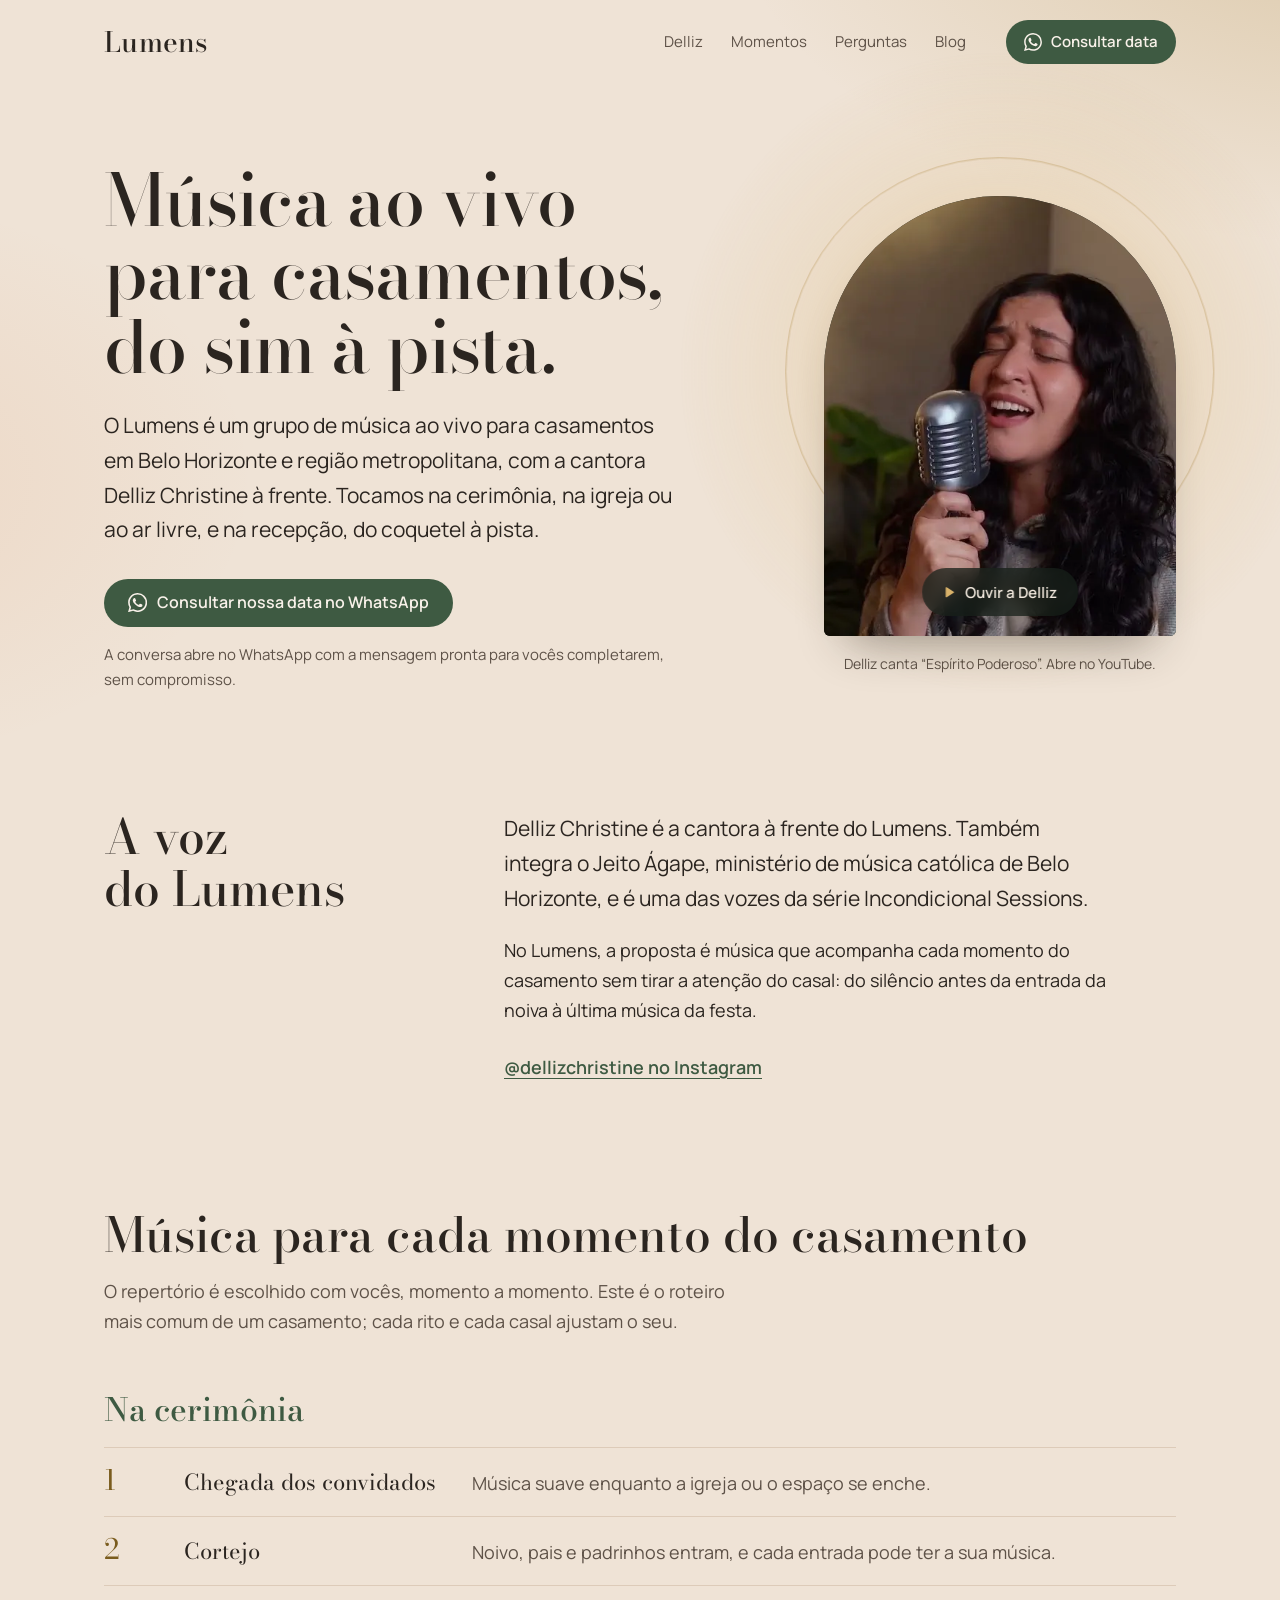
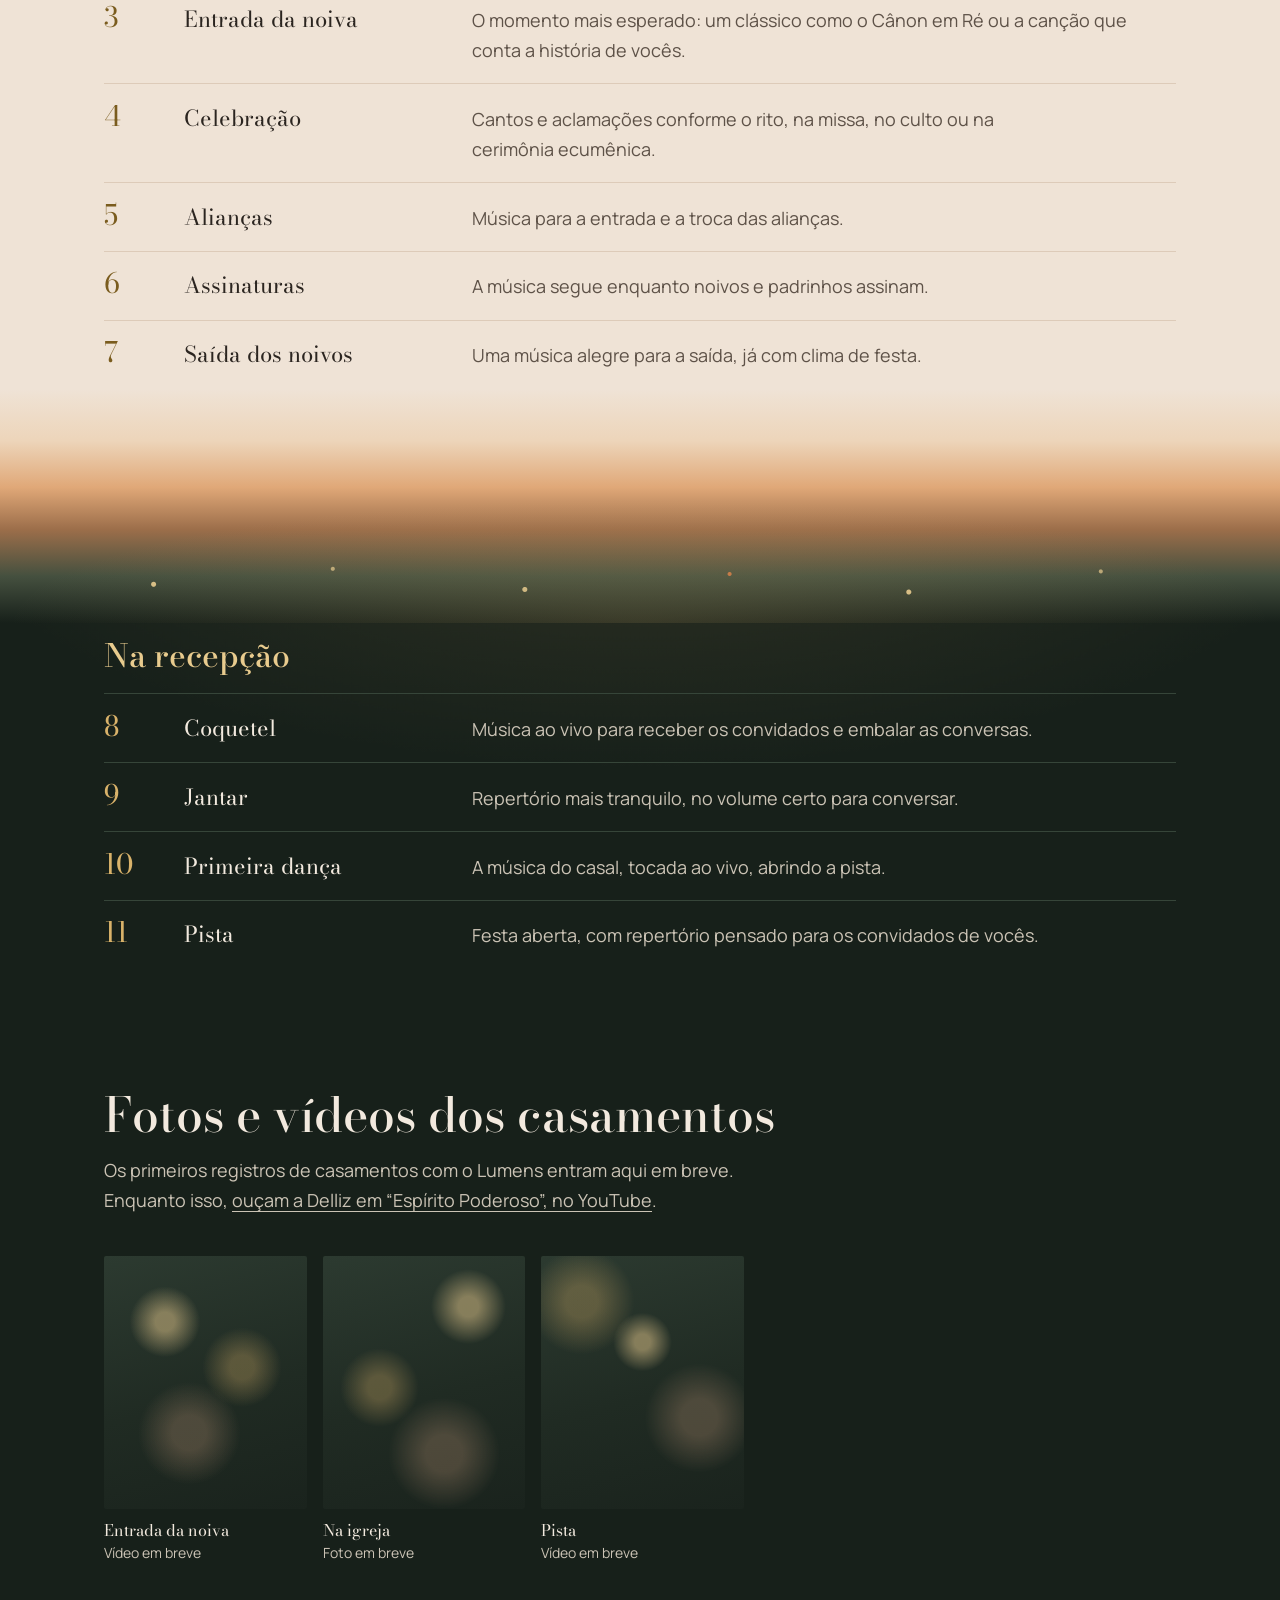
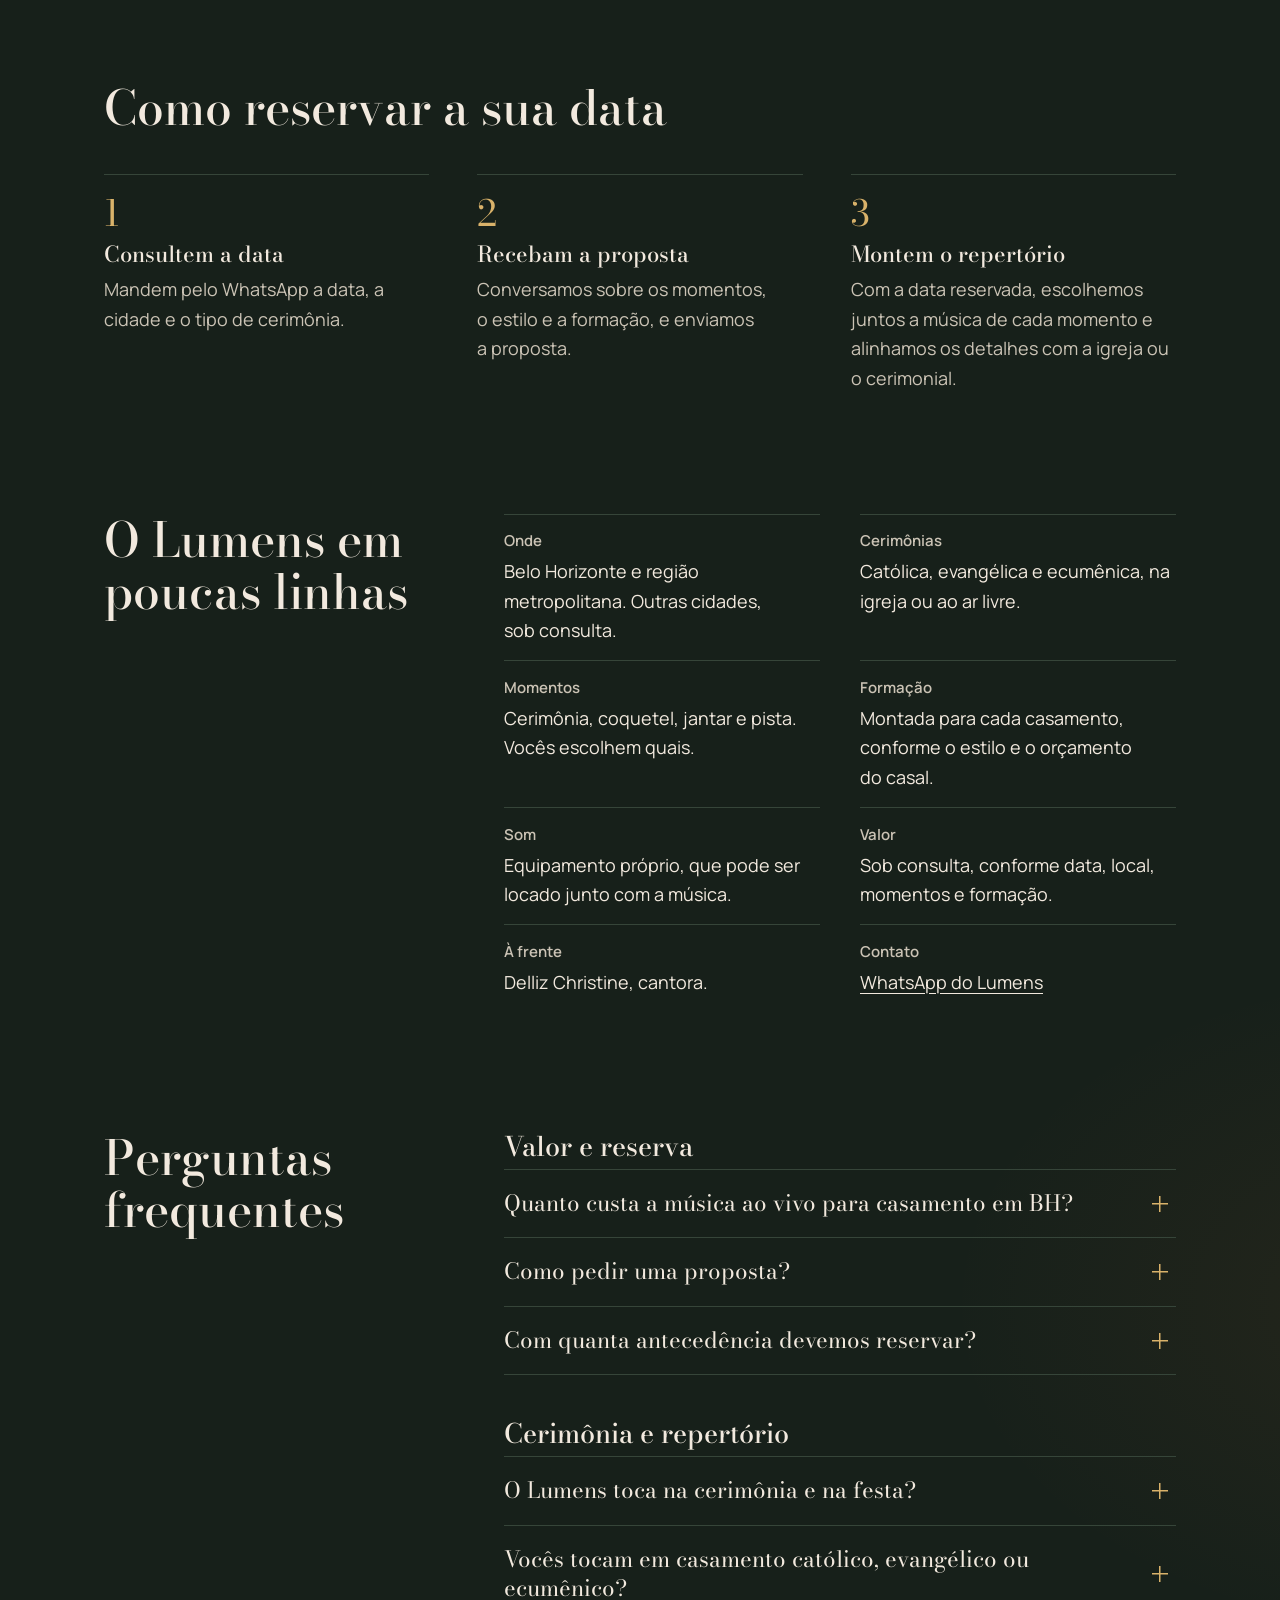
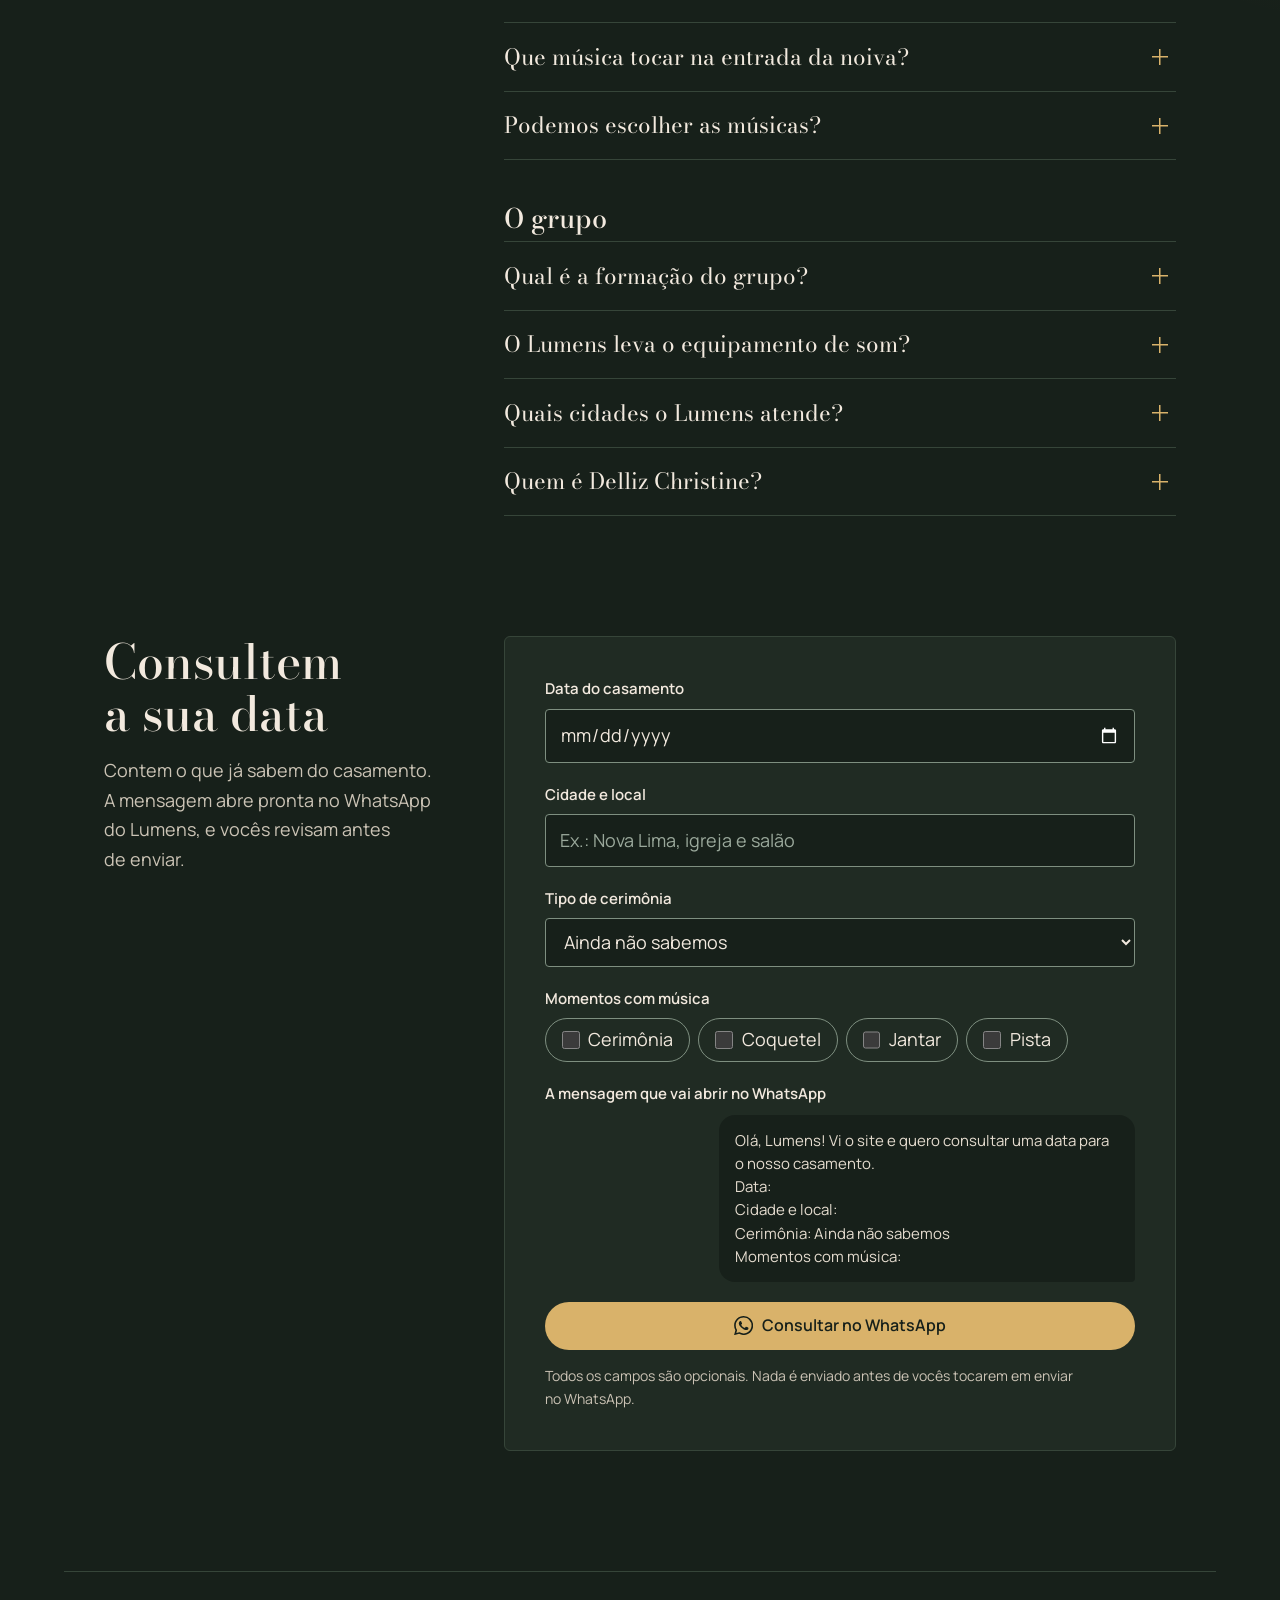
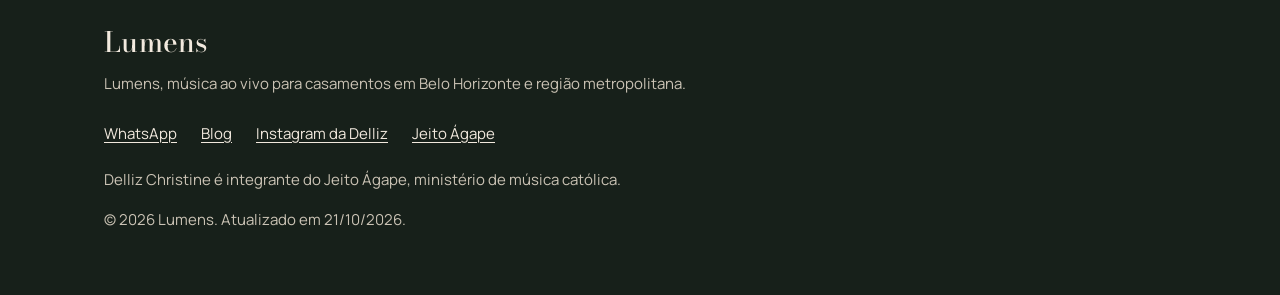
==== index.html @ 345953e9 "feat: landing e blog do Lumens Página de captação do Lumens (música ao vivo para casamentos em BH e " ====
<!doctype html>
<html lang="pt-BR">
<head>
  <meta charset="utf-8">
  <meta name="viewport" content="width=device-width, initial-scale=1, viewport-fit=cover">
  <title>Música para casamento em BH, da cerimônia à festa | Lumens</title>
  <meta name="description" content="Música ao vivo para casamentos em BH e região, com a cantora Delliz Christine. Cerimônia católica, evangélica ou ecumênica e festa. Consulte sua data.">
  <meta name="robots" content="index, follow, max-image-preview:large">
  <link rel="canonical" href="https://lumens.example/">

  <meta property="og:type" content="website">
  <meta property="og:locale" content="pt_BR">
  <meta property="og:site_name" content="Lumens">
  <meta property="og:title" content="Lumens: música ao vivo para casamentos em BH, do sim à pista">
  <meta property="og:description" content="Cerimônia católica, evangélica ou ecumênica e recepção, do coquetel à pista. Com a cantora Delliz Christine à frente. Consulte sua data pelo WhatsApp.">
  <meta property="og:url" content="https://lumens.example/">
  <meta property="og:image" content="https://lumens.example/assets/img/og-lumens.jpg">
  <meta property="og:image:width" content="1200">
  <meta property="og:image:height" content="630">
  <meta property="og:image:alt" content="Lumens, música ao vivo para casamentos em Belo Horizonte">
  <meta name="twitter:card" content="summary_large_image">
  <meta name="theme-color" content="#EFE3D6">
  <!-- O dia e a noite são a direção de arte: o escurecimento automático do navegador apagaria a passagem. -->
  <meta name="color-scheme" content="only light">

  <link rel="icon" href="assets/img/favicon.svg" type="image/svg+xml">
  <link rel="icon" href="assets/img/favicon-48.png" sizes="48x48" type="image/png">
  <link rel="apple-touch-icon" href="assets/img/apple-touch-icon.png">

  <link rel="preload" href="assets/fonts/bodoni-moda.woff2" as="font" type="font/woff2" crossorigin>
  <link rel="preload" href="assets/fonts/manrope.woff2" as="font" type="font/woff2" crossorigin>

  <!-- Todo fato aqui precisa estar escrito, igual, no texto visível da página (regra do Google). -->
  <script type="application/ld+json">
  {
    "@context": "https://schema.org",
    "@graph": [
      {
        "@type": "WebSite",
        "@id": "https://lumens.example/#website",
        "url": "https://lumens.example/",
        "name": "Lumens",
        "inLanguage": "pt-BR",
        "publisher": { "@id": "https://lumens.example/#lumens" }
      },
      {
        "@type": "WebPage",
        "@id": "https://lumens.example/#webpage",
        "url": "https://lumens.example/",
        "name": "Música para casamento em BH, da cerimônia à festa | Lumens",
        "description": "Música ao vivo para casamentos em BH e região, com a cantora Delliz Christine. Cerimônia católica, evangélica ou ecumênica e festa. Consulte sua data.",
        "isPartOf": { "@id": "https://lumens.example/#website" },
        "about": { "@id": "https://lumens.example/#lumens" },
        "datePublished": "2026-10-20",
        "dateModified": "2026-10-21",
        "inLanguage": "pt-BR"
      },
      {
        "@type": ["MusicGroup", "LocalBusiness"],
        "@id": "https://lumens.example/#lumens",
        "name": "Lumens",
        "url": "https://lumens.example/",
        "description": "Grupo de música ao vivo para casamentos em Belo Horizonte e região metropolitana, com a cantora Delliz Christine à frente. Toca na cerimônia (católica, evangélica ou ecumênica, na igreja ou ao ar livre) e na recepção, do coquetel à pista.",
        "logo": "https://lumens.example/assets/img/icon-512.png",
        "image": "https://lumens.example/assets/img/og-lumens.jpg",
        "telephone": "+55DDDNUMERO",
        "address": {
          "@type": "PostalAddress",
          "addressLocality": "Belo Horizonte",
          "addressRegion": "MG",
          "addressCountry": "BR"
        },
        "areaServed": [
          { "@type": "AdministrativeArea", "name": "Região Metropolitana de Belo Horizonte" },
          { "@type": "City", "name": "Belo Horizonte" },
          { "@type": "City", "name": "Contagem" },
          { "@type": "City", "name": "Betim" },
          { "@type": "City", "name": "Nova Lima" },
          { "@type": "City", "name": "Lagoa Santa" },
          { "@type": "City", "name": "Sabará" },
          { "@type": "City", "name": "Santa Luzia" },
          { "@type": "City", "name": "Brumadinho" }
        ],
        "member": { "@id": "https://lumens.example/#delliz" },
        "contactPoint": {
          "@type": "ContactPoint",
          "contactType": "reservas",
          "url": "https://wa.me/55DDDNUMERO",
          "availableLanguage": "pt-BR"
        }
      },
      {
        "@type": "Person",
        "@id": "https://lumens.example/#delliz",
        "name": "Delliz Christine",
        "jobTitle": "Cantora",
        "image": "https://lumens.example/assets/img/delliz-christine-cantando-720.jpg",
        "sameAs": ["https://www.instagram.com/dellizchristine/"],
        "memberOf": [
          { "@id": "https://lumens.example/#lumens" },
          { "@type": "MusicGroup", "@id": "https://jeitoagape.com.br/#musicgroup", "name": "Jeito Ágape", "url": "https://jeitoagape.com.br/" }
        ]
      },
      {
        "@type": "Service",
        "@id": "https://lumens.example/#cerimonia",
        "name": "Música ao vivo para cerimônia de casamento",
        "serviceType": "Música para cerimônia de casamento",
        "description": "Música ao vivo para cerimônias católicas, evangélicas e ecumênicas, na igreja ou ao ar livre: chegada dos convidados, cortejo, entrada da noiva, celebração, alianças, assinaturas e saída dos noivos.",
        "provider": { "@id": "https://lumens.example/#lumens" },
        "areaServed": { "@type": "AdministrativeArea", "name": "Região Metropolitana de Belo Horizonte" }
      },
      {
        "@type": "Service",
        "@id": "https://lumens.example/#recepcao",
        "name": "Música ao vivo para recepção e festa de casamento",
        "serviceType": "Música para recepção de casamento",
        "description": "Música ao vivo para coquetel, jantar, primeira dança e pista, com equipamento de som próprio que pode ser locado junto com a música.",
        "provider": { "@id": "https://lumens.example/#lumens" },
        "areaServed": { "@type": "AdministrativeArea", "name": "Região Metropolitana de Belo Horizonte" }
      },
      {
        "@type": "FAQPage",
        "@id": "https://lumens.example/#perguntas",
        "isPartOf": { "@id": "https://lumens.example/#webpage" },
        "mainEntity": [
          { "@type": "Question", "name": "Quanto custa a música ao vivo para casamento em BH?", "acceptedAnswer": { "@type": "Answer", "text": "O valor do Lumens é sob consulta, porque depende da data, do local, dos momentos com música (cerimônia, coquetel, jantar e pista), da duração e da formação. Mandem esses dados pelo WhatsApp e enviamos uma proposta para o casamento de vocês, sem compromisso." } },
          { "@type": "Question", "name": "Como pedir uma proposta?", "acceptedAnswer": { "@type": "Answer", "text": "Pelo WhatsApp do Lumens. Mandem a data, a cidade e o local, o tipo de cerimônia e os momentos em que querem música. O formulário no fim desta página monta essa mensagem para vocês." } },
          { "@type": "Question", "name": "Com quanta antecedência devemos reservar?", "acceptedAnswer": { "@type": "Answer", "text": "Assim que tiverem a data e o local. A data só fica garantida depois da reserva, então quanto antes vocês consultarem, maior a chance de ela estar livre." } },
          { "@type": "Question", "name": "O Lumens toca na cerimônia e na festa?", "acceptedAnswer": { "@type": "Answer", "text": "Sim. Tocamos na cerimônia e na recepção: coquetel, jantar, primeira dança e pista. Vocês escolhem os momentos com música, e a proposta acompanha essa escolha." } },
          { "@type": "Question", "name": "Vocês tocam em casamento católico, evangélico ou ecumênico?", "acceptedAnswer": { "@type": "Answer", "text": "Sim. Tocamos em cerimônias católicas, evangélicas e ecumênicas, na igreja ou ao ar livre. Algumas igrejas permitem só música religiosa na cerimônia ou têm uma lista própria. Vale confirmar as orientações da igreja de vocês, e o repertório segue essas regras." } },
          { "@type": "Question", "name": "Que música tocar na entrada da noiva?", "acceptedAnswer": { "@type": "Answer", "text": "Não existe uma música obrigatória: a escolha depende do rito e do estilo do casal. Entre os clássicos mais pedidos estão a Marcha Nupcial de Wagner, o Cânon em Ré de Pachelbel e a Ave Maria. A marcha de Mendelssohn costuma ficar para a saída dos noivos. Muitos casais preferem uma canção que tenha significado para os dois. Na igreja, confirmem antes se a música escolhida é permitida." } },
          { "@type": "Question", "name": "Podemos escolher as músicas?", "acceptedAnswer": { "@type": "Answer", "text": "Sim. O repertório é escolhido com vocês, momento a momento. Se quiserem uma música que não está no repertório, peçam com antecedência para avaliarmos o arranjo." } },
          { "@type": "Question", "name": "Qual é a formação do grupo?", "acceptedAnswer": { "@type": "Answer", "text": "A formação é montada para cada casamento, de acordo com o estilo e o orçamento do casal. Pode ser mais enxuta, para uma cerimônia intimista, ou mais completa, para encher a pista." } },
          { "@type": "Question", "name": "O Lumens leva o equipamento de som?", "acceptedAnswer": { "@type": "Answer", "text": "Sim. Temos equipamento de som próprio, que pode ser locado junto com a música. Se o local já tiver som, avisem na mensagem para combinarmos o que for melhor para o espaço." } },
          { "@type": "Question", "name": "Quais cidades o Lumens atende?", "acceptedAnswer": { "@type": "Answer", "text": "Belo Horizonte e a região metropolitana, como Contagem, Betim, Nova Lima, Lagoa Santa, Sabará, Santa Luzia e Brumadinho. Para casamentos em outras cidades, consultem pelo WhatsApp." } },
          { "@type": "Question", "name": "Quem é Delliz Christine?", "acceptedAnswer": { "@type": "Answer", "text": "Delliz Christine é a cantora à frente do Lumens. Ela integra o Jeito Ágape, ministério de música católica de Belo Horizonte, e é uma das vozes da série Incondicional Sessions." } }
        ]
      }
    ]
  }
  </script>

  <style>
    @font-face {
      font-family: "Bodoni Moda";
      src: url("assets/fonts/bodoni-moda.woff2") format("woff2");
      font-weight: 400 700;
      font-style: normal;
      font-display: swap;
    }
    @font-face {
      font-family: "Manrope";
      src: url("assets/fonts/manrope.woff2") format("woff2");
      font-weight: 400 700;
      font-style: normal;
      font-display: swap;
    }

    /* Fontes do sistema com a largura ajustada à fonte da página: se ela chegar tarde,
       as linhas quebram no mesmo lugar e o botão principal não pula (medido: 46 px sem isso). */
    @font-face { font-family: "Bodoni reserva"; src: local("Noto Serif"), local("NotoSerif-Regular"); size-adjust: 96.5%; }
    @font-face { font-family: "Bodoni reserva Georgia"; src: local("Georgia"); size-adjust: 103%; }
    @font-face { font-family: "Bodoni reserva Times"; src: local("Times New Roman"), local("TimesNewRomanPSMT"), local("Liberation Serif"); size-adjust: 114.7%; }
    @font-face { font-family: "Manrope reserva"; src: local("Roboto"), local("Roboto-Regular"); size-adjust: 102.5%; }
    @font-face { font-family: "Manrope reserva Arial"; src: local("Arial"), local("ArialMT"), local("Helvetica"), local("Liberation Sans"); size-adjust: 103.3%; }

    /* Dia = cerimônia, em nude. Noite = recepção, em verde fechado, com a luz dourada e laranja do nome.
       Verde marca ação e detalhe; dourado, brilho; laranja (lume) só em pontos mínimos. Contrastes conferidos (WCAG AA). */
    :root {
      --dia: #EFE3D6;
      --dia-2: #F8F1E9;
      --dia-linha: #DDCBB9;
      --tinta: #2B2520;
      --tinta-suave: #5E5248;
      --ouro: #7A5C1E;
      --ouro-linha: #B08D45;
      --verde: #3E5A42;
      --verde-escuro: #2E4532;
      --sobre-verde: #F8F1E9;
      --lume: #D9732F;
      --foco: #B4521D;

      --noite: #17201A;
      --noite-2: #202B23;
      --noite-linha: #364539;
      --noite-campo: #7E8F80;
      --noite-dica: #9AA89B;
      --luz: #D9B26A;
      --luz-clara: #E8CB8E;
      --noite-foco: #E0844A;
      --noite-texto: #F2E9DE;
      --noite-suave: #CBC3B5;
      --noite-resposta: #E5DCCF;

      /* Textura de luz: o sol baixo no dia e as luzes acesas na noite. Posições em rem a partir do topo,
         para valer em blocos de qualquer altura. */
      --textura-dia:
        radial-gradient(58rem 32rem at calc(100% + 6rem) -7rem, rgb(176 141 69 / 0.32), transparent 70%),
        radial-gradient(40rem 26rem at -12rem 30rem, rgb(217 115 47 / 0.11), transparent 70%);
      --textura-noite:
        radial-gradient(64rem 26rem at 50% -9rem, rgb(217 178 106 / 0.13), transparent 70%),
        radial-gradient(44rem 30rem at calc(100% + 10rem) 55%, rgb(217 115 47 / 0.07), transparent 70%);

      /* O pôr do sol entre a cerimônia e a festa: o único campo largo de laranja, porque o pedido foi
         dourado e laranja como a luz do Lumens. Embaixo, as primeiras luzes acesas. */
      --anoitecer: linear-gradient(to bottom, var(--dia) 0%, #EDD5BA 22%, #E0A878 42%, #9C6E4A 60%, #45503F 80%, var(--noite) 100%);
      --luzes-do-anoitecer:
        radial-gradient(circle at 12% 70%, color-mix(in srgb, var(--luz-clara) 90%, transparent) 0 2px, transparent 3px),
        radial-gradient(circle at 26% 58%, color-mix(in srgb, var(--luz-clara) 70%, transparent) 0 1.5px, transparent 2.5px),
        radial-gradient(circle at 41% 74%, color-mix(in srgb, var(--luz-clara) 85%, transparent) 0 2px, transparent 3px),
        radial-gradient(circle at 57% 62%, color-mix(in srgb, var(--noite-foco) 80%, transparent) 0 1.5px, transparent 2.5px),
        radial-gradient(circle at 71% 76%, color-mix(in srgb, var(--luz-clara) 90%, transparent) 0 2px, transparent 3px),
        radial-gradient(circle at 86% 60%, color-mix(in srgb, var(--luz-clara) 70%, transparent) 0 1.5px, transparent 2.5px),
        radial-gradient(ellipse at 50% 100%, color-mix(in srgb, var(--luz) 18%, transparent), transparent 70%);

      --serif: "Bodoni Moda", "Bodoni reserva", "Bodoni reserva Georgia", "Bodoni reserva Times", serif;
      --sans: "Manrope", "Manrope reserva", "Manrope reserva Arial", sans-serif;

      --largura: 72rem;
      --margem: clamp(1rem, 4vw, 2.5rem);
    }

    *, *::before, *::after { box-sizing: border-box; }

    html {
      -webkit-text-size-adjust: 100%;
      scroll-behavior: smooth;
      scroll-padding-top: 1rem;
    }

    /* A barra fixa do WhatsApp não pode cobrir o item focado pelo teclado (WCAG 2.4.11). */
    @media (max-width: 55.99rem) {
      html { scroll-padding-bottom: 7rem; }
    }

    body {
      margin: 0;
      background-color: var(--dia);
      background-image: var(--textura-dia);
      color: var(--tinta);
      font: 400 1.0625rem/1.65 var(--sans);
      color-scheme: light;
    }

    @media (min-width: 64rem) {
      body { font-size: 1.125rem; }
    }

    ::selection { background: color-mix(in srgb, var(--luz) 45%, transparent); }

    img, video { display: block; max-width: 100%; height: auto; }

    a { color: inherit; text-underline-offset: 0.22em; text-decoration-thickness: 1px; }

    h1, h2, h3 {
      margin: 0;
      font-family: var(--serif);
      font-weight: 500;
      line-height: 1.08;
      text-wrap: balance;
      overflow-wrap: break-word;
    }

    /* O tamanho óptico automático do Bodoni deixa o fio fino demais abaixo de ~60px ("BH" vira "BII"). */
    h1, h2, h3, .marca, .momento__nome, .momento::before, .passo::before, .pergunta summary, .amostra figcaption {
      font-variation-settings: "opsz" var(--opsz, 24);
    }
    h3, .momento__nome, .pergunta summary, .amostra figcaption { --opsz: 12; }
    .momento::before, .passo::before { --opsz: 14; }
    .marca { --opsz: 18; }

    h2 { font-size: clamp(2rem, 1.5rem + 2.2vw, 3rem); }

    p, li, dd { text-wrap: pretty; }
    p { margin: 0 0 1em; }

    :focus-visible { outline: 3px solid var(--foco); outline-offset: 3px; }

    .icones { position: absolute; }

    .pular {
      position: absolute;
      left: 1rem;
      top: 1rem;
      z-index: 30;
      padding: 0.75rem 1rem;
      background: var(--tinta);
      color: var(--dia);
      translate: 0 -300%;
    }
    .pular:focus { translate: none; }

    .conteudo {
      max-width: var(--largura);
      margin-inline: auto;
      padding-inline: var(--margem);
    }

    .secao { padding-block: clamp(4rem, 3rem + 6vw, 7.5rem); }
    .secao--emenda { padding-bottom: 0; }
    .secao--seguida { padding-top: 0; }

    .duas-colunas { display: grid; grid-template-columns: minmax(0, 1fr); gap: 2rem; }

    @media (min-width: 56rem) {
      .duas-colunas {
        grid-template-columns: minmax(0, 1fr) minmax(0, 2fr);
        gap: 4rem;
      }
    }

    .introducao { max-width: 40rem; color: var(--tinta-suave); margin-top: 1rem; }

    /* Botões: verde sobre o dia, luz sobre a noite. Isolamento de cor > "cor que converte". */
    .botao {
      display: inline-flex;
      align-items: center;
      justify-content: center;
      gap: 0.6rem;
      min-height: 3rem;
      padding: 0.8rem 1.5rem;
      border: 0;
      border-radius: 999px;
      background: var(--verde);
      color: var(--sobre-verde);
      font: 600 1rem/1.2 var(--sans);
      text-align: center;
      text-decoration: none;
      cursor: pointer;
      transition: background-color 0.2s;
    }
    .botao:hover { background: var(--verde-escuro); }
    .botao svg { width: 1.2em; height: 1.2em; flex: none; fill: currentColor; }

    .botao--luz { background: var(--luz); color: var(--noite); }
    .botao--luz:hover { background: var(--luz-clara); }

    .botao--compacto { min-height: 2.75rem; padding: 0.55rem 1.1rem; font-size: 0.9375rem; }

    /* Em telas de 320 px os rótulos longos quebrariam o botão em duas linhas. */
    @media (max-width: 23.49rem) {
      .botao { padding-inline: 1rem; font-size: 0.9375rem; }
      .so-largo { display: none; }
    }

    /* ---------- Topo ---------- */
    .topo {
      position: relative;
      z-index: 2;
      display: flex;
      flex-wrap: wrap;
      align-items: center;
      justify-content: space-between;
      gap: 1rem;
      padding-block: 1.25rem;
    }

    .marca {
      padding-block: 0.5rem;
      font-family: var(--serif);
      font-size: 1.75rem;
      font-weight: 500;
      line-height: 1;
      letter-spacing: 0.01em;
      text-decoration: none;
    }

    .topo__nav { display: none; }

    @media (min-width: 56rem) {
      .topo__nav { display: flex; gap: 1.75rem; margin-left: auto; margin-right: 1.5rem; }
      .topo__nav a { color: var(--tinta-suave); text-decoration: none; font-size: 0.9375rem; }
      .topo__nav a:hover { color: var(--verde); text-decoration: underline; }
    }

    @media (max-width: 22.49rem) {
      .topo__rotulo { position: absolute; width: 1px; height: 1px; overflow: hidden; clip-path: inset(50%); white-space: nowrap; }
      .topo .botao { padding-inline: 0.85rem; }
    }

    /* ---------- Abertura ---------- */
    /* O halo da abertura passa das bordas da tela; corta só na horizontal, sem criar rolagem lateral. */
    main { position: relative; overflow-x: clip; }

    .abertura {
      display: grid;
      grid-template-columns: minmax(0, 1fr);
      gap: 3rem;
      padding-block: clamp(2rem, 1rem + 5vw, 5rem) clamp(3.5rem, 2rem + 6vw, 6.5rem);
    }

    @media (min-width: 60rem) {
      .abertura {
        grid-template-columns: minmax(0, 1fr) minmax(0, 22rem);
        column-gap: clamp(3rem, 1rem + 4vw, 5rem);
        align-items: center;
      }
    }

    .abertura h1 {
      --opsz: 48;
      max-width: 8.5em;
      font-size: clamp(2.75rem, 1.4rem + 5.6vw, 4.75rem);
      line-height: 1.02;
      letter-spacing: -0.015em;
    }

    @media (min-width: 60rem) {
      .abertura h1 { font-size: clamp(3.5rem, 2.5rem + 2.5vw, 4.75rem); }
    }

    .abertura__lead {
      max-width: 36rem;
      margin-top: 1.5rem;
      font-size: clamp(1.125rem, 1rem + 0.45vw, 1.3125rem);
    }

    .abertura__acoes { margin-top: 2rem; }

    .abertura__nota { max-width: 36rem; margin-top: 1rem; color: var(--tinta-suave); font-size: 0.9375rem; }

    /* A voz: a Delliz num arco de igreja, com a luz do nome acesa atrás dela. */
    .voz { width: 100%; max-width: 24rem; margin: 0; }

    @media (min-width: 60rem) {
      .voz { max-width: none; }
    }

    .voz__moldura {
      position: relative;
      isolation: isolate;
      aspect-ratio: 4 / 5;
    }

    .voz__moldura::before,
    .voz__moldura::after {
      content: "";
      position: absolute;
      z-index: -1;
      left: 50%;
      top: 40%;
      aspect-ratio: 1;
      border-radius: 50%;
      translate: -50% -50%;
      pointer-events: none;
      animation: acender 2.4s cubic-bezier(0.2, 0.7, 0.2, 1) both;
    }
    .voz__moldura::before {
      width: 190%;
      background: radial-gradient(circle, color-mix(in srgb, var(--lume) 34%, transparent) 0%, color-mix(in srgb, var(--luz) 30%, transparent) 26%, color-mix(in srgb, var(--luz) 12%, transparent) 46%, transparent 68%);
    }
    .voz__moldura::after {
      width: 122%;
      border: 1px solid color-mix(in srgb, var(--ouro-linha) 45%, transparent);
    }

    @keyframes acender {
      from { opacity: 0; scale: 0.82; }
      to { opacity: 1; scale: 1; }
    }

    .voz__capa {
      position: absolute;
      inset: 0;
      width: 100%;
      height: 100%;
    }

    .voz__capa {
      display: block;
      overflow: hidden;
      border-radius: 50% 50% 0.375rem 0.375rem / 40% 40% 0.375rem 0.375rem;
      background: var(--noite-2);
      box-shadow: 0 1.75rem 3rem -1.5rem color-mix(in srgb, var(--tinta) 45%, transparent);
      color: var(--noite-texto);
      text-decoration: none;
    }
    .voz__capa img {
      width: 100%;
      height: 100%;
      object-fit: cover;
      transition: scale 0.6s cubic-bezier(0.2, 0.7, 0.2, 1);
    }
    .voz__capa:hover img { scale: 1.03; }

    .voz__tocar {
      position: absolute;
      left: 50%;
      bottom: 1.25rem;
      translate: -50% 0;
      display: inline-flex;
      align-items: center;
      gap: 0.55rem;
      min-height: 3rem;
      padding: 0.75rem 1.3rem 0.75rem 1.1rem;
      border-radius: 999px;
      background: color-mix(in srgb, var(--noite) 72%, transparent);
      -webkit-backdrop-filter: blur(8px);
      backdrop-filter: blur(8px);
      font: 600 0.9375rem/1 var(--sans);
      white-space: nowrap;
      transition: background-color 0.2s;
    }
    .voz__capa:hover .voz__tocar { background: var(--noite); }
    .voz__tocar svg { width: 1.1em; height: 1.1em; fill: var(--luz); }

    .voz figcaption { margin-top: 1rem; color: var(--tinta-suave); font-size: 0.875rem; text-align: center; }

    /* ---------- Delliz ---------- */
    .delliz__texto { max-width: 38rem; }
    .delliz__texto p:first-child { font-size: clamp(1.125rem, 1rem + 0.45vw, 1.3125rem); }

    .delliz__links { margin: 1.25rem 0 0; padding: 0; list-style: none; }
    .delliz__links a { display: inline-flex; align-items: center; min-height: 2.75rem; color: var(--verde); font-weight: 600; }

    /* ---------- Programa (momentos) ---------- */
    .programa__parte { margin-top: 3.5rem; }
    .programa__parte h3 { margin-bottom: 1.25rem; color: var(--verde); font-size: clamp(1.5rem, 1.25rem + 1vw, 2rem); }

    .momentos {
      margin: 0;
      padding: 0;
      list-style: none;
      counter-reset: momento;
    }
    .momentos--recepcao { counter-reset: momento 7; }

    .momento {
      display: grid;
      grid-template-columns: 2.75rem minmax(0, 1fr);
      gap: 0.2rem 1rem;
      padding-block: 1.1rem;
      border-top: 1px solid var(--dia-linha);
      counter-increment: momento;
    }
    .momento::before {
      content: counter(momento);
      grid-row: span 2;
      color: var(--ouro);
      font-family: var(--serif);
      font-size: 1.75rem;
      line-height: 1;
      font-variant-numeric: lining-nums;
    }

    .momento__nome { font-family: var(--serif); font-size: 1.375rem; line-height: 1.25; }
    .momento__desc { margin: 0; color: var(--tinta-suave); }

    @media (min-width: 56rem) {
      .momento { grid-template-columns: 4rem 17rem minmax(0, 1fr); align-items: baseline; }
      .momento::before { grid-row: auto; }
    }

    /* O dia vira noite: a passagem da cerimônia para a recepção. */
    .anoitecer {
      position: relative;
      height: clamp(9rem, 26vh, 16rem);
      background: var(--anoitecer);
    }
    .anoitecer::after {
      content: "";
      position: absolute;
      inset: auto 0 0;
      height: 55%;
      background: var(--luzes-do-anoitecer);
    }

    /* ---------- Noite ---------- */
    .noite {
      background-color: var(--noite);
      background-image: var(--textura-noite);
      color: var(--noite-texto);
      color-scheme: dark;
    }
    .noite :focus-visible { outline-color: var(--noite-foco); }
    /* O brilho fica no começo da noite; o rodapé continua no escuro, sem emenda. */
    footer.noite { background: var(--noite); }
    .noite .introducao { color: var(--noite-suave); }
    .noite .programa__parte h3 { color: var(--luz-clara); }
    .noite .momento { border-top-color: var(--noite-linha); }
    .noite .momento::before { color: var(--luz); }
    .noite .momento__desc { color: var(--noite-suave); }

    .recepcao { padding-top: 1rem; }
    .recepcao .programa__parte { margin-top: 0; }

    /* ---------- Amostras ---------- */
    .amostras__grade {
      display: grid;
      grid-template-columns: repeat(3, minmax(0, 1fr));
      gap: 0.75rem;
      max-width: 40rem;
      margin-top: 2.5rem;
    }

    @media (min-width: 48rem) {
      .amostras__grade { gap: 1rem; }
    }

    .amostra { position: relative; margin: 0; }
    .amostra:not(.amostra--vazia) { overflow: hidden; border-radius: 2px; }

    .amostra__midia { width: 100%; border-radius: 2px; background: var(--noite-2); object-fit: cover; }
    .amostra--video .amostra__midia { aspect-ratio: 9 / 16; }
    .amostra--foto .amostra__midia { aspect-ratio: 4 / 5; }

    .amostra__link { display: block; }

    .amostra figcaption {
      position: absolute;
      inset: auto 0 0;
      padding: 2.5rem 0.9rem 0.8rem;
      background: linear-gradient(to bottom, transparent, color-mix(in srgb, var(--noite) 88%, transparent));
      font-family: var(--serif);
      font-size: 1.125rem;
      line-height: 1.25;
    }
    .amostra__estado { display: block; margin-top: 0.2rem; color: var(--noite-suave); font: 400 0.875rem/1.4 var(--sans); }

    /* Espaço reservado até chegarem as gravações: luzes desfocadas, nada de foto genérica. */
    .amostra--vazia .amostra__midia {
      aspect-ratio: 4 / 5;
      background:
        radial-gradient(circle at var(--x1, 30%) var(--y1, 26%), color-mix(in srgb, var(--luz-clara) 50%, transparent) 0 4%, transparent 15%),
        radial-gradient(circle at var(--x2, 68%) var(--y2, 44%), color-mix(in srgb, var(--luz) 32%, transparent) 0 6%, transparent 20%),
        radial-gradient(circle at var(--x3, 42%) var(--y3, 70%), rgb(201 157 124 / 0.28) 0 8%, transparent 24%),
        linear-gradient(165deg, #2C3A30, var(--noite-2) 55%, #1A231D);
    }
    .amostra--vazia:nth-child(2n) .amostra__midia { --x1: 72%; --y1: 20%; --x2: 28%; --y2: 52%; --x3: 60%; --y3: 78%; }
    .amostra--vazia:nth-child(3n) .amostra__midia { --x1: 50%; --y1: 34%; --x2: 20%; --y2: 18%; --x3: 78%; --y3: 64%; }
    .amostra--vazia figcaption { position: static; padding: 0.65rem 0 0; background: none; font-size: 1rem; }

    .amostra__controles { position: absolute; top: 0.5rem; right: 0.5rem; display: flex; gap: 0.4rem; }
    .amostra__controles button {
      min-height: 2.75rem;
      padding: 0.4rem 0.85rem;
      border: 1px solid color-mix(in srgb, var(--noite-texto) 35%, transparent);
      border-radius: 999px;
      background: color-mix(in srgb, var(--noite) 72%, transparent);
      color: var(--noite-texto);
      font: 600 0.8125rem/1 var(--sans);
      cursor: pointer;
    }

    .ampliada {
      max-width: min(92vw, 64rem);
      max-height: 92vh;
      padding: 0;
      border: 0;
      background: transparent;
      color: var(--noite-texto);
    }
    .ampliada::backdrop { background: rgb(12 17 13 / 0.92); }
    .ampliada img { max-height: 84vh; width: auto; margin-inline: auto; }
    .ampliada button { display: block; margin: 0.75rem auto 0; }

    /* ---------- Como reservar ---------- */
    .passos { display: grid; gap: 2rem; margin: 2.5rem 0 0; padding: 0; list-style: none; counter-reset: passo; }

    @media (min-width: 56rem) {
      .passos { grid-template-columns: repeat(3, minmax(0, 1fr)); gap: 3rem; }
    }

    .passo { counter-increment: passo; padding-top: 1.25rem; border-top: 1px solid var(--noite-linha); }
    .passo::before {
      content: counter(passo);
      display: block;
      margin-bottom: 0.75rem;
      color: var(--luz);
      font-family: var(--serif);
      font-size: 2.25rem;
      line-height: 1;
      font-variant-numeric: lining-nums;
    }
    .passo h3 { margin-bottom: 0.5rem; font-size: 1.375rem; }
    .passo p { margin: 0; color: var(--noite-suave); }

    /* ---------- Fatos ---------- */
    .fatos__lista { margin: 0; display: grid; }

    @media (min-width: 40rem) {
      .fatos__lista { grid-template-columns: repeat(2, minmax(0, 1fr)); column-gap: 2.5rem; }
    }

    .fato {
      display: grid;
      grid-template-columns: minmax(0, 7em) minmax(0, 1fr);
      gap: 1rem;
      padding-block: 0.9rem;
      border-top: 1px solid var(--noite-linha);
    }
    .fato dt { color: var(--noite-suave); font-size: 0.9375rem; font-weight: 600; }
    .fato dd { margin: 0; }
    .fato a { display: inline-block; padding-block: 0.6rem; margin-block: -0.6rem; }

    @media (min-width: 40rem) {
      .fato { display: block; }
      .fato dt { margin-bottom: 0.2rem; }
    }

    /* ---------- Perguntas ---------- */
    .perguntas__grupo + .perguntas__grupo { margin-top: 2.75rem; }
    .perguntas__grupo h3 { margin-bottom: 0.5rem; font-size: clamp(1.375rem, 1.2rem + 0.6vw, 1.75rem); }

    .pergunta { border-top: 1px solid var(--noite-linha); }
    .pergunta:last-child { border-bottom: 1px solid var(--noite-linha); }

    .pergunta summary {
      position: relative;
      padding: 1.2rem 3rem 1.2rem 0;
      list-style: none;
      font-family: var(--serif);
      font-size: clamp(1.2rem, 1.1rem + 0.4vw, 1.4rem);
      line-height: 1.3;
      cursor: pointer;
    }
    .pergunta summary::-webkit-details-marker { display: none; }
    .pergunta summary::after {
      content: "";
      position: absolute;
      top: 50%;
      right: 0.5rem;
      width: 1rem;
      height: 1rem;
      margin-top: -0.5rem;
      background:
        linear-gradient(var(--luz), var(--luz)) center / 100% 1.5px no-repeat,
        linear-gradient(var(--luz), var(--luz)) center / 1.5px 100% no-repeat;
      transition: transform 0.25s;
    }
    .pergunta[open] summary::after { transform: rotate(45deg); }

    .pergunta__resposta { max-width: 42rem; padding-bottom: 1.4rem; color: var(--noite-resposta); }
    .pergunta__resposta p { margin: 0; }

    /* ---------- Consulta de data ---------- */
    .consulta__texto p { margin-top: 1rem; color: var(--noite-suave); }

    .consulta__form {
      padding: clamp(1.25rem, 1rem + 2vw, 2.5rem);
      border: 1px solid var(--noite-linha);
      border-radius: 6px;
      background: var(--noite-2);
    }

    @media (max-width: 23.49rem) {
      .consulta__form { padding: 1rem; }
    }

    .campo { display: grid; gap: 0.4rem; margin: 0 0 1.25rem; padding: 0; border: 0; min-width: 0; }
    .campo > label, .campo legend { padding: 0; font-weight: 600; font-size: 0.9375rem; }
    .campo legend { margin-bottom: 0.4rem; }

    .campo input:not([type="checkbox"]), .campo select {
      width: 100%;
      min-height: 3rem;
      padding: 0.65rem 0.85rem;
      border: 1px solid var(--noite-campo);
      border-radius: 4px;
      background: var(--noite);
      color: var(--noite-texto);
      font: inherit;
      caret-color: var(--luz);
    }
    .campo input::placeholder { color: var(--noite-dica); opacity: 1; }

    .opcoes { display: flex; flex-wrap: wrap; gap: 0.5rem; }
    .opcao {
      display: inline-flex;
      align-items: center;
      gap: 0.55rem;
      min-height: 2.75rem;
      padding: 0.4rem 1rem;
      border: 1px solid var(--noite-campo);
      border-radius: 999px;
      cursor: pointer;
    }
    .opcao input { width: 1.1rem; height: 1.1rem; margin: 0; accent-color: var(--luz); }
    .opcao:has(input:checked) { border-color: var(--luz); background: color-mix(in srgb, var(--luz) 12%, transparent); }

    /* A prévia mostra o texto que o casal vai mandar, antes de sair da página. */
    .previa { margin: 0.25rem 0 1.25rem; }
    .previa__rotulo { margin: 0 0 0.5rem; font-weight: 600; font-size: 0.9375rem; }
    .previa__balao {
      display: block;
      max-width: 26rem;
      margin-left: auto;
      padding: 0.85rem 1rem;
      border-radius: 1rem 1rem 0.25rem 1rem;
      background: var(--noite);
      color: var(--noite-resposta);
      font-size: 0.9375rem;
      line-height: 1.55;
      white-space: pre-line;
      overflow-wrap: break-word;
    }

    .consulta__form .botao { width: 100%; }
    .consulta__nota { margin: 0.9rem 0 0; color: var(--noite-suave); font-size: 0.875rem; }

    /* ---------- Rodapé ---------- */
    .rodape {
      padding-block: 3rem calc(3rem + env(safe-area-inset-bottom));
      border-top: 1px solid var(--noite-linha);
      color: var(--noite-suave);
      font-size: 0.9375rem;
    }
    .rodape .marca { display: inline-block; margin-bottom: 0.5rem; color: var(--noite-texto); }
    .rodape__links { display: flex; flex-wrap: wrap; gap: 0 1.5rem; margin: 0.75rem 0; padding: 0; list-style: none; }
    .rodape__links a { display: inline-flex; align-items: center; min-height: 2.75rem; color: var(--noite-texto); }

    /* ---------- Barra fixa no celular ---------- */
    .barra-whatsapp {
      position: fixed;
      inset: auto 0 0;
      z-index: 20;
      padding: 0.75rem var(--margem) calc(0.75rem + env(safe-area-inset-bottom));
      border-top: 1px solid var(--noite-linha);
      background: color-mix(in srgb, var(--noite) 92%, transparent);
      -webkit-backdrop-filter: blur(10px);
      backdrop-filter: blur(10px);
      box-shadow: 0 -0.75rem 2rem -1rem color-mix(in srgb, var(--noite) 50%, transparent);
      translate: 0 110%;
      visibility: hidden;
      transition: translate 0.3s cubic-bezier(0.2, 0.7, 0.2, 1), visibility 0s 0.3s, background-color 0.3s, border-color 0.3s;
    }
    .barra-whatsapp.visivel {
      translate: none;
      visibility: visible;
      transition: translate 0.3s cubic-bezier(0.2, 0.7, 0.2, 1), background-color 0.3s, border-color 0.3s;
    }
    /* Sobre o dia, a barra fica clara e o botão volta ao verde, como no resto da cerimônia. */
    .barra-whatsapp--dia {
      border-top-color: var(--dia-linha);
      background: color-mix(in srgb, var(--dia) 92%, transparent);
      box-shadow: 0 -0.75rem 2rem -1rem color-mix(in srgb, var(--tinta) 25%, transparent);
    }
    .barra-whatsapp .botao { width: 100%; }

    @media (min-width: 56rem) {
      .barra-whatsapp { display: none; }
    }

    @media (prefers-reduced-motion: reduce) {
      html { scroll-behavior: auto; }
      *, *::before, *::after { animation: none !important; transition: none !important; }
    }
  </style>
</head>
<body>
  <a class="pular" href="#principal">Pular para o conteúdo</a>

  <svg class="icones" width="0" height="0" aria-hidden="true">
    <symbol id="icone-whatsapp" viewBox="0 0 24 24"><path d="M17.472 14.382c-.297-.149-1.758-.867-2.03-.967-.273-.099-.471-.148-.67.15-.197.297-.767.966-.94 1.164-.173.199-.347.223-.644.075-.297-.15-1.255-.463-2.39-1.475-.883-.788-1.48-1.761-1.653-2.059-.173-.297-.018-.458.13-.606.134-.133.298-.347.446-.52.149-.174.198-.298.298-.497.099-.198.05-.371-.025-.52-.075-.149-.669-1.612-.916-2.207-.242-.579-.487-.5-.669-.51-.173-.008-.371-.01-.57-.01-.198 0-.52.074-.792.372-.272.297-1.04 1.016-1.04 2.479 0 1.462 1.065 2.875 1.213 3.074.149.198 2.096 3.2 5.077 4.487.709.306 1.262.489 1.694.625.712.227 1.36.195 1.871.118.571-.085 1.758-.719 2.006-1.413.248-.694.248-1.289.173-1.413-.074-.124-.272-.198-.57-.347m-5.421 7.403h-.004a9.87 9.87 0 01-5.031-1.378l-.361-.214-3.741.982.998-3.648-.235-.374a9.86 9.86 0 01-1.51-5.26c.001-5.45 4.436-9.884 9.888-9.884 2.64 0 5.122 1.03 6.988 2.898a9.825 9.825 0 012.893 6.994c-.003 5.45-4.437 9.884-9.885 9.884m8.413-18.297A11.815 11.815 0 0012.05 0C5.495 0 .16 5.335.157 11.892c0 2.096.547 4.142 1.588 5.945L.057 24l6.305-1.654a11.882 11.882 0 005.683 1.448h.005c6.554 0 11.89-5.335 11.893-11.893a11.821 11.821 0 00-3.48-8.413Z"/></symbol>
    <symbol id="icone-tocar" viewBox="0 0 24 24"><path d="M8 5.6v12.8a1 1 0 0 0 1.53.85l10.1-6.4a1 1 0 0 0 0-1.7L9.53 4.75A1 1 0 0 0 8 5.6Z"/></symbol>
  </svg>

  <header class="topo conteudo">
    <a class="marca" href="./" aria-label="Lumens, página inicial">Lumens</a>
    <nav class="topo__nav" aria-label="Seções">
      <a href="#delliz">Delliz</a>
      <a href="#momentos">Momentos</a>
      <a href="#perguntas">Perguntas</a>
      <a href="blog/">Blog</a>
    </nav>
    <a class="botao botao--compacto" data-cta="topo" target="_blank" rel="noopener"
       href="https://wa.me/55DDDNUMERO?text=Ol%C3%A1%2C%20Lumens!%20Vi%20o%20site%20e%20quero%20consultar%20uma%20data%20para%20o%20nosso%20casamento.%0AData%3A%20%0ACidade%20e%20local%3A%20%0ACerim%C3%B4nia%3A%20%0AMomentos%20com%20m%C3%BAsica%3A%20">
      <svg aria-hidden="true"><use href="#icone-whatsapp"/></svg><span class="topo__rotulo">Consultar data</span>
    </a>
  </header>

  <main id="principal">
    <section class="abertura conteudo" aria-labelledby="titulo">
      <div>
        <h1 id="titulo">Música ao vivo para casamentos, do sim à pista.</h1>
        <p class="abertura__lead">O Lumens é um grupo de música ao vivo para casamentos em Belo Horizonte e região metropolitana, com a cantora Delliz Christine à frente. Tocamos na cerimônia, na igreja ou ao ar livre, e na recepção, do coquetel à pista.</p>
        <div class="abertura__acoes" id="acoes-abertura">
          <a class="botao" data-cta="abertura" target="_blank" rel="noopener"
             href="https://wa.me/55DDDNUMERO?text=Ol%C3%A1%2C%20Lumens!%20Vi%20o%20site%20e%20quero%20consultar%20uma%20data%20para%20o%20nosso%20casamento.%0AData%3A%20%0ACidade%20e%20local%3A%20%0ACerim%C3%B4nia%3A%20%0AMomentos%20com%20m%C3%BAsica%3A%20">
            <svg aria-hidden="true"><use href="#icone-whatsapp"/></svg><span>Consultar <span class="so-largo">nossa </span>data no WhatsApp</span>
          </a>
        </div>
        <p class="abertura__nota">A conversa abre no WhatsApp com a mensagem pronta para vocês completarem, sem compromisso.</p>
      </div>

      <!-- Link, não player embutido: o dono do vídeo não liberou a reprodução fora do YouTube. -->
      <figure class="voz" id="voz">
        <div class="voz__moldura">
          <a class="voz__capa" href="https://www.youtube.com/shorts/NBmB7i5MffI" target="_blank" rel="noopener"
             aria-label="Ouvir a Delliz: Delliz Christine canta “Espírito Poderoso”, no YouTube">
            <picture>
              <source type="image/webp" sizes="(min-width: 60rem) 22rem, min(calc(100vw - 2rem), 24rem)"
                      srcset="assets/img/delliz-christine-cantando-480.webp 480w, assets/img/delliz-christine-cantando-720.webp 720w, assets/img/delliz-christine-cantando-880.webp 880w">
              <img src="assets/img/delliz-christine-cantando-720.jpg"
                   srcset="assets/img/delliz-christine-cantando-480.jpg 480w, assets/img/delliz-christine-cantando-720.jpg 720w, assets/img/delliz-christine-cantando-880.jpg 880w"
                   sizes="(min-width: 60rem) 22rem, min(calc(100vw - 2rem), 24rem)" width="720" height="900"
                   fetchpriority="high" decoding="async"
                   alt="Delliz Christine canta de olhos fechados num microfone vintage">
            </picture>
            <span class="voz__tocar"><svg aria-hidden="true"><use href="#icone-tocar"/></svg>Ouvir a Delliz</span>
          </a>
        </div>
        <figcaption>Delliz canta “Espírito Poderoso”. Abre no YouTube.</figcaption>
      </figure>
    </section>

    <section class="secao secao--seguida conteudo" id="delliz" aria-labelledby="titulo-delliz">
      <div class="duas-colunas">
        <h2 id="titulo-delliz">A voz do Lumens</h2>
        <div class="delliz__texto">
          <p>Delliz Christine é a cantora à frente do Lumens. Também integra o Jeito Ágape, ministério de música católica de Belo Horizonte, e é uma das vozes da série Incondicional Sessions.</p>
          <p>No Lumens, a proposta é música que acompanha cada momento do casamento sem tirar a atenção do casal: do silêncio antes da entrada da noiva à última música da festa.</p>
          <ul class="delliz__links">
            <li><a href="https://www.instagram.com/dellizchristine/" target="_blank" rel="noopener">@dellizchristine no Instagram</a></li>
          </ul>
        </div>
      </div>
    </section>

    <section class="secao secao--seguida secao--emenda conteudo" id="momentos" aria-labelledby="titulo-momentos">
      <h2 id="titulo-momentos">Música para cada momento do casamento</h2>
      <p class="introducao">O repertório é escolhido com vocês, momento a momento. Este é o roteiro mais comum de um casamento; cada rito e cada casal ajustam o seu.</p>

      <div class="programa__parte">
        <h3>Na cerimônia</h3>
        <ol class="momentos">
          <li class="momento"><span class="momento__nome">Chegada dos convidados</span><p class="momento__desc">Música suave enquanto a igreja ou o espaço se enche.</p></li>
          <li class="momento"><span class="momento__nome">Cortejo</span><p class="momento__desc">Noivo, pais e padrinhos entram, e cada entrada pode ter a sua música.</p></li>
          <li class="momento"><span class="momento__nome">Entrada da noiva</span><p class="momento__desc">O momento mais esperado: um clássico como o Cânon em Ré ou a canção que conta a história de vocês.</p></li>
          <li class="momento"><span class="momento__nome">Celebração</span><p class="momento__desc">Cantos e aclamações conforme o rito, na missa, no culto ou na cerimônia ecumênica.</p></li>
          <li class="momento"><span class="momento__nome">Alianças</span><p class="momento__desc">Música para a entrada e a troca das alianças.</p></li>
          <li class="momento"><span class="momento__nome">Assinaturas</span><p class="momento__desc">A música segue enquanto noivos e padrinhos assinam.</p></li>
          <li class="momento"><span class="momento__nome">Saída dos noivos</span><p class="momento__desc">Uma música alegre para a saída, já com clima de festa.</p></li>
        </ol>
      </div>
    </section>

    <div class="anoitecer" aria-hidden="true"></div>

    <div class="noite">
      <section class="recepcao conteudo" aria-label="Música na recepção">
        <div class="programa__parte">
          <h3>Na recepção</h3>
          <ol class="momentos momentos--recepcao" start="8">
            <li class="momento"><span class="momento__nome">Coquetel</span><p class="momento__desc">Música ao vivo para receber os convidados e embalar as conversas.</p></li>
            <li class="momento"><span class="momento__nome">Jantar</span><p class="momento__desc">Repertório mais tranquilo, no volume certo para conversar.</p></li>
            <li class="momento"><span class="momento__nome">Primeira dança</span><p class="momento__desc">A música do casal, tocada ao vivo, abrindo a pista.</p></li>
            <li class="momento"><span class="momento__nome">Pista</span><p class="momento__desc">Festa aberta, com repertório pensado para os convidados de vocês.</p></li>
          </ol>
        </div>
      </section>

      <section class="secao conteudo" id="amostras" aria-labelledby="titulo-amostras">
        <h2 id="titulo-amostras">Fotos e vídeos dos casamentos</h2>
        <p class="introducao">Os primeiros registros de casamentos com o Lumens entram aqui em breve. Enquanto isso, <a href="https://www.youtube.com/shorts/NBmB7i5MffI" target="_blank" rel="noopener">ouçam a Delliz em “Espírito Poderoso”, no YouTube</a>.</p>

        <!--
          Como trocar um espaço reservado por um vídeo real (passo a passo no README):
          <figure class="amostra amostra--video">
            <video class="amostra__midia" data-autoplay muted loop playsinline preload="none"
                   width="720" height="1280" poster="assets/galeria/entrada-da-noiva.jpg"
                   aria-label="Entrada da noiva ao som do Cânon em Ré, ao vivo">
              <source src="assets/video/entrada-da-noiva.webm" type="video/webm">
              <source src="assets/video/entrada-da-noiva.mp4" type="video/mp4">
            </video>
            <div class="amostra__controles">
              <button type="button" data-acao="pausar">Pausar</button>
              <button type="button" data-acao="som">Ativar som</button>
            </div>
            <figcaption>Entrada da noiva</figcaption>
          </figure>

          E por uma foto real:
          <figure class="amostra amostra--foto">
            <a class="amostra__link" href="assets/galeria/cerimonia-igreja-1600.jpg" data-ampliar>
              <img class="amostra__midia" src="assets/galeria/cerimonia-igreja-800.jpg" width="800" height="1000"
                   loading="lazy" decoding="async" alt="Delliz Christine canta na cerimônia, ao lado do altar">
            </a>
            <figcaption>Cerimônia na igreja</figcaption>
          </figure>
        -->
        <div class="amostras__grade">
          <figure class="amostra amostra--video amostra--vazia">
            <div class="amostra__midia"></div>
            <figcaption>Entrada da noiva<span class="amostra__estado">Vídeo em breve</span></figcaption>
          </figure>
          <figure class="amostra amostra--foto amostra--vazia">
            <div class="amostra__midia"></div>
            <figcaption>Na igreja<span class="amostra__estado">Foto em breve</span></figcaption>
          </figure>
          <figure class="amostra amostra--video amostra--vazia">
            <div class="amostra__midia"></div>
            <figcaption>Pista<span class="amostra__estado">Vídeo em breve</span></figcaption>
          </figure>
        </div>
      </section>

      <section class="secao secao--seguida conteudo" aria-labelledby="titulo-passos">
        <h2 id="titulo-passos">Como reservar a sua data</h2>
        <ol class="passos">
          <li class="passo"><h3>Consultem a data</h3><p>Mandem pelo WhatsApp a data, a cidade e o tipo de cerimônia.</p></li>
          <li class="passo"><h3>Recebam a proposta</h3><p>Conversamos sobre os momentos, o estilo e a formação, e enviamos a proposta.</p></li>
          <li class="passo"><h3>Montem o repertório</h3><p>Com a data reservada, escolhemos juntos a música de cada momento e alinhamos os detalhes com a igreja ou o cerimonial.</p></li>
        </ol>
      </section>

      <section class="secao secao--seguida conteudo" aria-labelledby="titulo-fatos">
        <div class="duas-colunas">
          <h2 id="titulo-fatos">O Lumens em poucas linhas</h2>
          <dl class="fatos__lista">
            <div class="fato"><dt>Onde</dt><dd>Belo Horizonte e região metropolitana. Outras cidades, sob consulta.</dd></div>
            <div class="fato"><dt>Cerimônias</dt><dd>Católica, evangélica e ecumênica, na igreja ou ao ar livre.</dd></div>
            <div class="fato"><dt>Momentos</dt><dd>Cerimônia, coquetel, jantar e pista. Vocês escolhem quais.</dd></div>
            <div class="fato"><dt>Formação</dt><dd>Montada para cada casamento, conforme o estilo e o orçamento do casal.</dd></div>
            <div class="fato"><dt>Som</dt><dd>Equipamento próprio, que pode ser locado junto com a música.</dd></div>
            <div class="fato"><dt>Valor</dt><dd>Sob consulta, conforme data, local, momentos e formação.</dd></div>
            <div class="fato"><dt>À frente</dt><dd>Delliz Christine, cantora.</dd></div>
            <div class="fato"><dt>Contato</dt><dd><a data-cta="fatos" target="_blank" rel="noopener" href="https://wa.me/55DDDNUMERO?text=Ol%C3%A1%2C%20Lumens!%20Vi%20o%20site%20e%20quero%20consultar%20uma%20data%20para%20o%20nosso%20casamento.%0AData%3A%20%0ACidade%20e%20local%3A%20%0ACerim%C3%B4nia%3A%20%0AMomentos%20com%20m%C3%BAsica%3A%20">WhatsApp do Lumens</a></dd></div>
          </dl>
        </div>
      </section>

      <section class="secao secao--seguida conteudo" id="perguntas" aria-labelledby="titulo-perguntas">
        <div class="duas-colunas">
          <h2 id="titulo-perguntas">Perguntas frequentes</h2>
          <div>
            <div class="perguntas__grupo">
              <h3>Valor e reserva</h3>
              <details class="pergunta"><summary>Quanto custa a música ao vivo para casamento em BH?</summary><div class="pergunta__resposta"><p>O valor do Lumens é sob consulta, porque depende da data, do local, dos momentos com música (cerimônia, coquetel, jantar e pista), da duração e da formação. Mandem esses dados pelo WhatsApp e enviamos uma proposta para o casamento de vocês, sem compromisso.</p></div></details>
              <details class="pergunta"><summary>Como pedir uma proposta?</summary><div class="pergunta__resposta"><p>Pelo WhatsApp do Lumens. Mandem a data, a cidade e o local, o tipo de cerimônia e os momentos em que querem música. O formulário no fim desta página monta essa mensagem para vocês.</p></div></details>
              <details class="pergunta"><summary>Com quanta antecedência devemos reservar?</summary><div class="pergunta__resposta"><p>Assim que tiverem a data e o local. A data só fica garantida depois da reserva, então quanto antes vocês consultarem, maior a chance de ela estar livre.</p></div></details>
            </div>
            <div class="perguntas__grupo">
              <h3>Cerimônia e repertório</h3>
              <details class="pergunta"><summary>O Lumens toca na cerimônia e na festa?</summary><div class="pergunta__resposta"><p>Sim. Tocamos na cerimônia e na recepção: coquetel, jantar, primeira dança e pista. Vocês escolhem os momentos com música, e a proposta acompanha essa escolha.</p></div></details>
              <details class="pergunta"><summary>Vocês tocam em casamento católico, evangélico ou ecumênico?</summary><div class="pergunta__resposta"><p>Sim. Tocamos em cerimônias católicas, evangélicas e ecumênicas, na igreja ou ao ar livre. Algumas igrejas permitem só música religiosa na cerimônia ou têm uma lista própria. Vale confirmar as orientações da igreja de vocês, e o repertório segue essas regras.</p></div></details>
              <details class="pergunta"><summary>Que música tocar na entrada da noiva?</summary><div class="pergunta__resposta"><p>Não existe uma música obrigatória: a escolha depende do rito e do estilo do casal. Entre os clássicos mais pedidos estão a Marcha Nupcial de Wagner, o Cânon em Ré de Pachelbel e a Ave Maria. A marcha de Mendelssohn costuma ficar para a saída dos noivos. Muitos casais preferem uma canção que tenha significado para os dois. Na igreja, confirmem antes se a música escolhida é permitida.</p></div></details>
              <details class="pergunta"><summary>Podemos escolher as músicas?</summary><div class="pergunta__resposta"><p>Sim. O repertório é escolhido com vocês, momento a momento. Se quiserem uma música que não está no repertório, peçam com antecedência para avaliarmos o arranjo.</p></div></details>
            </div>
            <div class="perguntas__grupo">
              <h3>O grupo</h3>
              <details class="pergunta"><summary>Qual é a formação do grupo?</summary><div class="pergunta__resposta"><p>A formação é montada para cada casamento, de acordo com o estilo e o orçamento do casal. Pode ser mais enxuta, para uma cerimônia intimista, ou mais completa, para encher a pista.</p></div></details>
              <details class="pergunta"><summary>O Lumens leva o equipamento de som?</summary><div class="pergunta__resposta"><p>Sim. Temos equipamento de som próprio, que pode ser locado junto com a música. Se o local já tiver som, avisem na mensagem para combinarmos o que for melhor para o espaço.</p></div></details>
              <details class="pergunta"><summary>Quais cidades o Lumens atende?</summary><div class="pergunta__resposta"><p>Belo Horizonte e a região metropolitana, como Contagem, Betim, Nova Lima, Lagoa Santa, Sabará, Santa Luzia e Brumadinho. Para casamentos em outras cidades, consultem pelo WhatsApp.</p></div></details>
              <details class="pergunta"><summary>Quem é Delliz Christine?</summary><div class="pergunta__resposta"><p>Delliz Christine é a cantora à frente do Lumens. Ela integra o Jeito Ágape, ministério de música católica de Belo Horizonte, e é uma das vozes da série Incondicional Sessions.</p></div></details>
            </div>
          </div>
        </div>
      </section>

      <section class="secao secao--seguida conteudo" id="consulta" aria-labelledby="titulo-consulta">
        <div class="duas-colunas">
          <div class="consulta__texto">
            <h2 id="titulo-consulta">Consultem a sua data</h2>
            <p>Contem o que já sabem do casamento. A mensagem abre pronta no WhatsApp do Lumens, e vocês revisam antes de enviar.</p>
          </div>
          <form class="consulta__form" id="consulta-form" action="#" novalidate>
            <div class="campo">
              <label for="campo-data">Data do casamento</label>
              <input id="campo-data" name="data" type="date">
            </div>
            <div class="campo">
              <label for="campo-local">Cidade e local</label>
              <input id="campo-local" name="local" type="text" autocomplete="off" placeholder="Ex.: Nova Lima, igreja e salão">
            </div>
            <div class="campo">
              <label for="campo-cerimonia">Tipo de cerimônia</label>
              <select id="campo-cerimonia" name="cerimonia">
                <option>Ainda não sabemos</option>
                <option>Católica</option>
                <option>Evangélica</option>
                <option>Ecumênica</option>
                <option>Outra</option>
              </select>
            </div>
            <fieldset class="campo">
              <legend>Momentos com música</legend>
              <div class="opcoes">
                <label class="opcao"><input type="checkbox" name="momentos" value="Cerimônia">Cerimônia</label>
                <label class="opcao"><input type="checkbox" name="momentos" value="Coquetel">Coquetel</label>
                <label class="opcao"><input type="checkbox" name="momentos" value="Jantar">Jantar</label>
                <label class="opcao"><input type="checkbox" name="momentos" value="Pista">Pista</label>
              </div>
            </fieldset>
            <div class="previa">
              <p class="previa__rotulo" id="previa-rotulo">A mensagem que vai abrir no WhatsApp</p>
              <output class="previa__balao" id="previa" for="campo-data campo-local campo-cerimonia" aria-labelledby="previa-rotulo" aria-live="off">Olá, Lumens! Vi o site e quero consultar uma data para o nosso casamento.
Data:
Cidade e local:
Cerimônia:
Momentos com música:</output>
            </div>
            <a class="botao botao--luz" id="consulta-enviar" data-cta="formulario" target="_blank" rel="noopener"
               href="https://wa.me/55DDDNUMERO?text=Ol%C3%A1%2C%20Lumens!%20Vi%20o%20site%20e%20quero%20consultar%20uma%20data%20para%20o%20nosso%20casamento.%0AData%3A%20%0ACidade%20e%20local%3A%20%0ACerim%C3%B4nia%3A%20%0AMomentos%20com%20m%C3%BAsica%3A%20">
              <svg aria-hidden="true"><use href="#icone-whatsapp"/></svg>Consultar no WhatsApp
            </a>
            <p class="consulta__nota">Todos os campos são opcionais. Nada é enviado antes de vocês tocarem em enviar no WhatsApp.</p>
            <noscript><p class="consulta__nota">Com o JavaScript desligado, o botão abre a mensagem em branco: completem os dados no próprio WhatsApp.</p></noscript>
          </form>
        </div>
      </section>
    </div>
  </main>

  <footer class="noite" id="rodape">
    <div class="rodape conteudo">
      <a class="marca" href="./">Lumens</a>
      <p>Lumens, música ao vivo para casamentos em Belo Horizonte e região metropolitana.</p>
      <ul class="rodape__links">
        <li><a data-cta="rodape" target="_blank" rel="noopener" href="https://wa.me/55DDDNUMERO?text=Ol%C3%A1%2C%20Lumens!%20Vi%20o%20site%20e%20quero%20consultar%20uma%20data%20para%20o%20nosso%20casamento.%0AData%3A%20%0ACidade%20e%20local%3A%20%0ACerim%C3%B4nia%3A%20%0AMomentos%20com%20m%C3%BAsica%3A%20">WhatsApp</a></li>
        <li><a href="blog/">Blog</a></li>
        <li><a href="https://www.instagram.com/dellizchristine/" target="_blank" rel="noopener">Instagram da Delliz</a></li>
        <li><a href="https://jeitoagape.com.br/" target="_blank" rel="noopener">Jeito Ágape</a></li>
      </ul>
      <p>Delliz Christine é integrante do Jeito Ágape, ministério de música católica.</p>
      <p>© 2026 Lumens. Atualizado em <time datetime="2026-10-21">21/10/2026</time>.</p>
    </div>
  </footer>

  <div class="barra-whatsapp" id="barra-whatsapp">
    <a class="botao botao--luz" data-cta="barra-celular" target="_blank" rel="noopener"
       href="https://wa.me/55DDDNUMERO?text=Ol%C3%A1%2C%20Lumens!%20Vi%20o%20site%20e%20quero%20consultar%20uma%20data%20para%20o%20nosso%20casamento.%0AData%3A%20%0ACidade%20e%20local%3A%20%0ACerim%C3%B4nia%3A%20%0AMomentos%20com%20m%C3%BAsica%3A%20">
      <svg aria-hidden="true"><use href="#icone-whatsapp"/></svg><span>Consultar <span class="so-largo">nossa </span>data no WhatsApp</span>
    </a>
  </div>

  <dialog class="ampliada" id="ampliada" aria-label="Foto ampliada">
    <button class="botao botao--luz botao--compacto" type="button" data-fechar>Fechar</button>
  </dialog>

  <script>
    (() => {
      const WHATSAPP = '55DDDNUMERO';
      // Vazio = sem medição. Com um ID (ex.: 'G-XXXXXXXXXX'), registra o evento whatsapp_click por seção.
      const GA4_ID = '';

      const reduzirMovimento = window.matchMedia('(prefers-reduced-motion: reduce)').matches;

      const linkWhatsapp = (texto) => `https://wa.me/${WHATSAPP}?text=${encodeURIComponent(texto)}`;

      const formatarData = (valorIso) => {
        if (!valorIso) return '';
        const [ano, mes, dia] = valorIso.split('-');
        return `${dia}/${mes}/${ano}`;
      };

      const dataIsoDeHoje = () => {
        const hoje = new Date();
        const mes = String(hoje.getMonth() + 1).padStart(2, '0');
        const dia = String(hoje.getDate()).padStart(2, '0');
        return `${hoje.getFullYear()}-${mes}-${dia}`;
      };

      const formulario = document.getElementById('consulta-form');
      const botaoConsulta = document.getElementById('consulta-enviar');
      const previa = document.getElementById('previa');

      formulario.elements.data.min = dataIsoDeHoje();

      const mensagemDoFormulario = () => {
        const dados = new FormData(formulario);
        return [
          'Olá, Lumens! Vi o site e quero consultar uma data para o nosso casamento.',
          `Data: ${formatarData(dados.get('data'))}`,
          `Cidade e local: ${dados.get('local').trim()}`,
          `Cerimônia: ${dados.get('cerimonia')}`,
          `Momentos com música: ${dados.getAll('momentos').join(', ')}`,
        ].join('\n');
      };

      const atualizarConsulta = () => {
        const mensagem = mensagemDoFormulario();
        botaoConsulta.href = linkWhatsapp(mensagem);
        previa.value = mensagem;
      };

      formulario.addEventListener('input', atualizarConsulta);
      // Ao voltar para a página, o navegador restaura os campos sem disparar "input".
      window.addEventListener('pageshow', atualizarConsulta);
      botaoConsulta.addEventListener('click', atualizarConsulta);
      // O botão é um link (funciona sem JS); Enter num campo abre o mesmo link.
      formulario.addEventListener('submit', (evento) => {
        evento.preventDefault();
        botaoConsulta.click();
      });

      // Barra fixa no celular: some enquanto outro botão do WhatsApp está na tela.
      const barra = document.getElementById('barra-whatsapp');
      const botaoBarra = barra.querySelector('.botao');
      const alvosComBotao = [document.getElementById('acoes-abertura'), document.getElementById('consulta'), document.getElementById('rodape')];
      const visiveis = new Set();
      const observadorBarra = new IntersectionObserver((entradas) => {
        entradas.forEach((entrada) => {
          if (entrada.isIntersecting) visiveis.add(entrada.target);
          else visiveis.delete(entrada.target);
        });
        const passouDaAbertura = alvosComBotao[0].getBoundingClientRect().bottom < 0;
        barra.classList.toggle('visivel', passouDaAbertura && visiveis.size === 0);
      });
      alvosComBotao.forEach((alvo) => observadorBarra.observe(alvo));

      // A barra segue a regra do resto da página: clara e verde sobre o dia, escura e dourada sobre a noite.
      const noitesAtrasDaBarra = new Set();
      const observadorFundo = new IntersectionObserver((entradas) => {
        entradas.forEach((entrada) => {
          if (entrada.isIntersecting) noitesAtrasDaBarra.add(entrada.target);
          else noitesAtrasDaBarra.delete(entrada.target);
        });
        const sobreNoite = noitesAtrasDaBarra.size > 0;
        barra.classList.toggle('barra-whatsapp--dia', !sobreNoite);
        botaoBarra.classList.toggle('botao--luz', sobreNoite);
      }, { rootMargin: '-92% 0px 0px 0px' });
      document.querySelectorAll('.noite').forEach((regiao) => observadorFundo.observe(regiao));

      // Vídeos das amostras: tocam sem som só quando aparecem; nunca sozinhos com movimento reduzido.
      document.querySelectorAll('.amostra--video video').forEach((video) => {
        const amostra = video.closest('.amostra');
        const botaoPausar = amostra.querySelector('[data-acao="pausar"]');
        const botaoSom = amostra.querySelector('[data-acao="som"]');
        let pausadoPorQuemAssiste = reduzirMovimento;

        const mostrarEstado = () => {
          botaoPausar.textContent = video.paused ? 'Reproduzir' : 'Pausar';
          botaoSom.textContent = video.muted ? 'Ativar som' : 'Tirar som';
        };

        const tocar = () => {
          video.play().catch(() => {
            pausadoPorQuemAssiste = true;
            mostrarEstado();
          });
        };

        video.addEventListener('play', mostrarEstado);
        video.addEventListener('pause', mostrarEstado);
        video.addEventListener('volumechange', mostrarEstado);

        botaoPausar.addEventListener('click', () => {
          pausadoPorQuemAssiste = !video.paused;
          if (video.paused) tocar();
          else video.pause();
        });
        botaoSom.addEventListener('click', () => {
          video.muted = !video.muted;
          if (!video.muted && video.paused) tocar();
        });

        new IntersectionObserver(([entrada]) => {
          if (entrada.isIntersecting && !pausadoPorQuemAssiste) tocar();
          if (!entrada.isIntersecting) video.pause();
        }, { threshold: 0.6 }).observe(video);

        mostrarEstado();
      });

      // Fotos das amostras: sem JS o link abre a imagem; com JS abre ampliada na própria página.
      const ampliada = document.getElementById('ampliada');
      const imagemAmpliada = new Image();
      ampliada.prepend(imagemAmpliada);
      document.querySelectorAll('a[data-ampliar]').forEach((link) => {
        link.addEventListener('click', (evento) => {
          evento.preventDefault();
          imagemAmpliada.src = link.href;
          imagemAmpliada.alt = link.querySelector('img').alt;
          ampliada.showModal();
        });
      });
      ampliada.querySelector('[data-fechar]').addEventListener('click', () => ampliada.close());
      ampliada.addEventListener('click', (evento) => {
        if (evento.target === ampliada) ampliada.close();
      });

      if (GA4_ID) {
        window.addEventListener('load', () => {
          const script = document.createElement('script');
          script.async = true;
          script.src = `https://www.googletagmanager.com/gtag/js?id=${GA4_ID}`;
          document.head.append(script);
          window.dataLayer = window.dataLayer || [];
          window.gtag = function gtag() { window.dataLayer.push(arguments); };
          window.gtag('js', new Date());
          window.gtag('config', GA4_ID);
        });
        document.addEventListener('click', (evento) => {
          const chamada = evento.target.closest('[data-cta]');
          if (chamada) window.gtag('event', 'whatsapp_click', { cta_location: chamada.dataset.cta });
        });
      }
    })();
  </script>
</body>
</html>
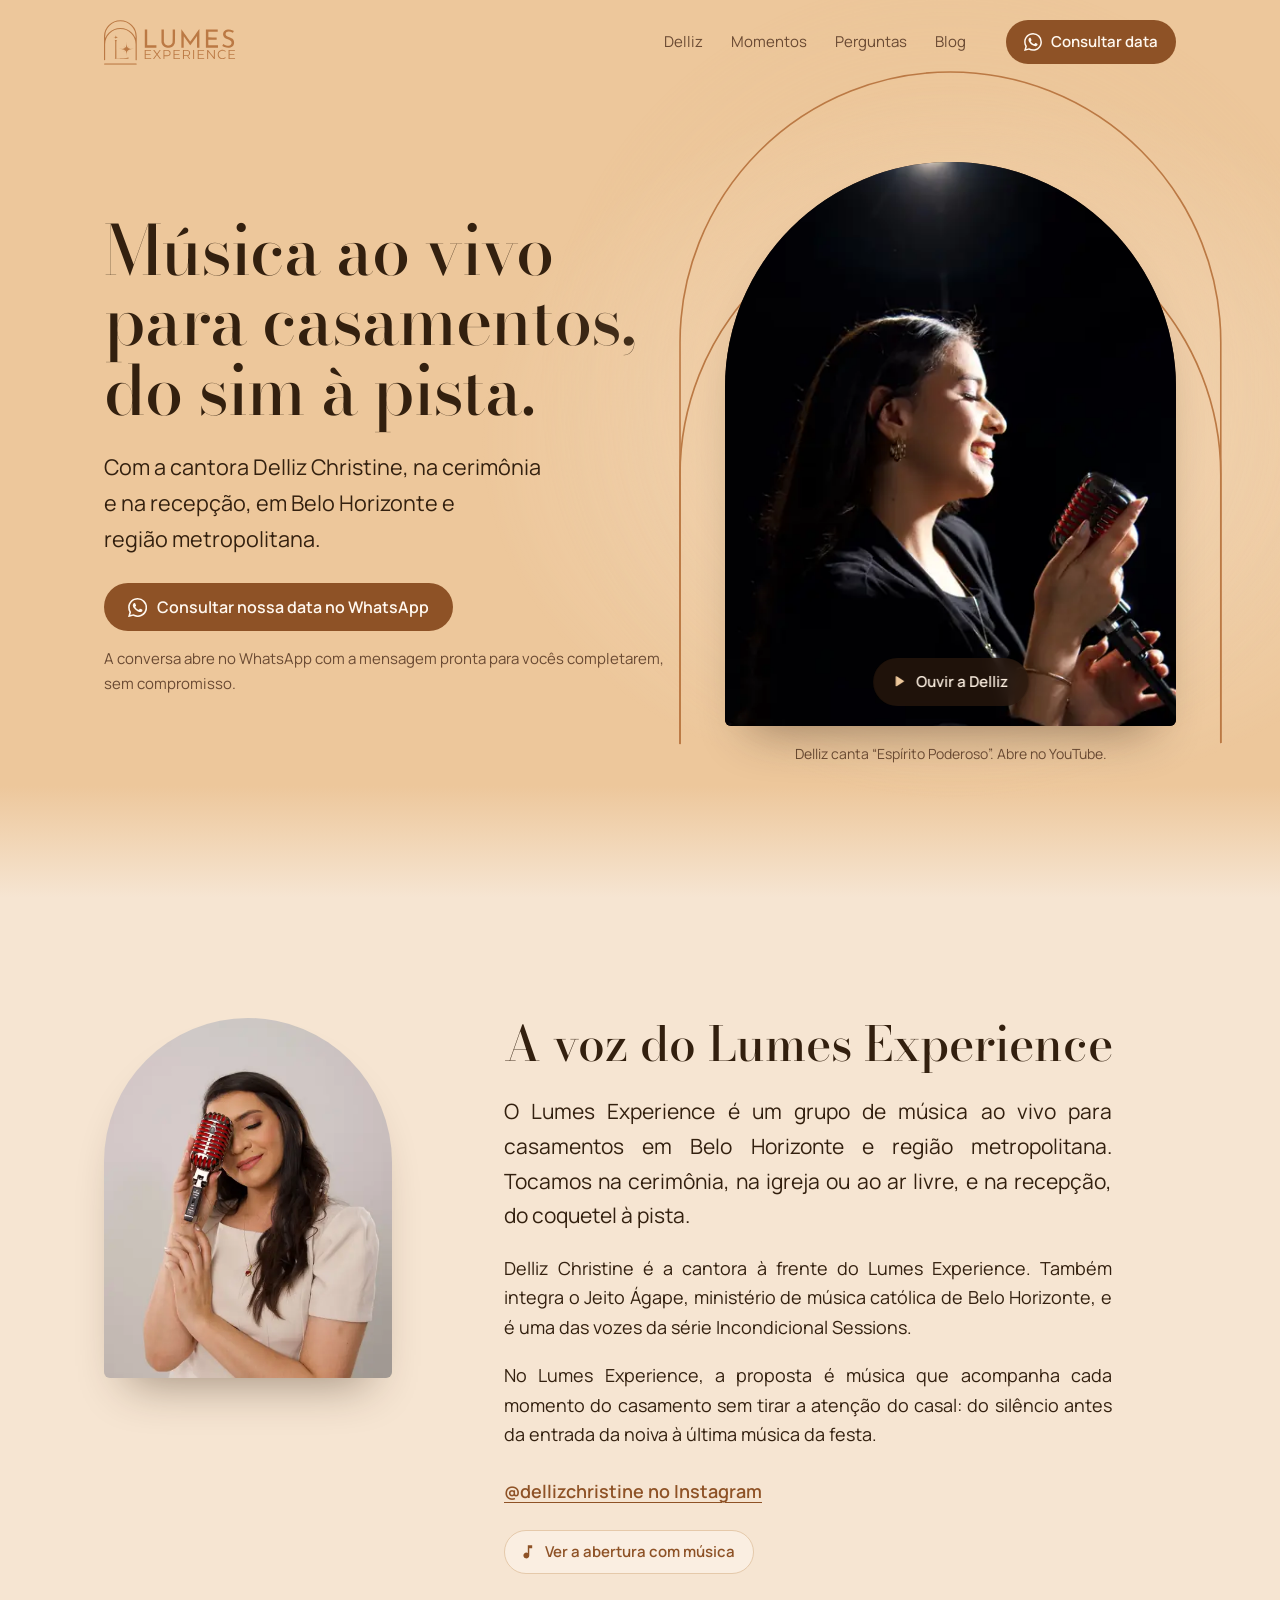
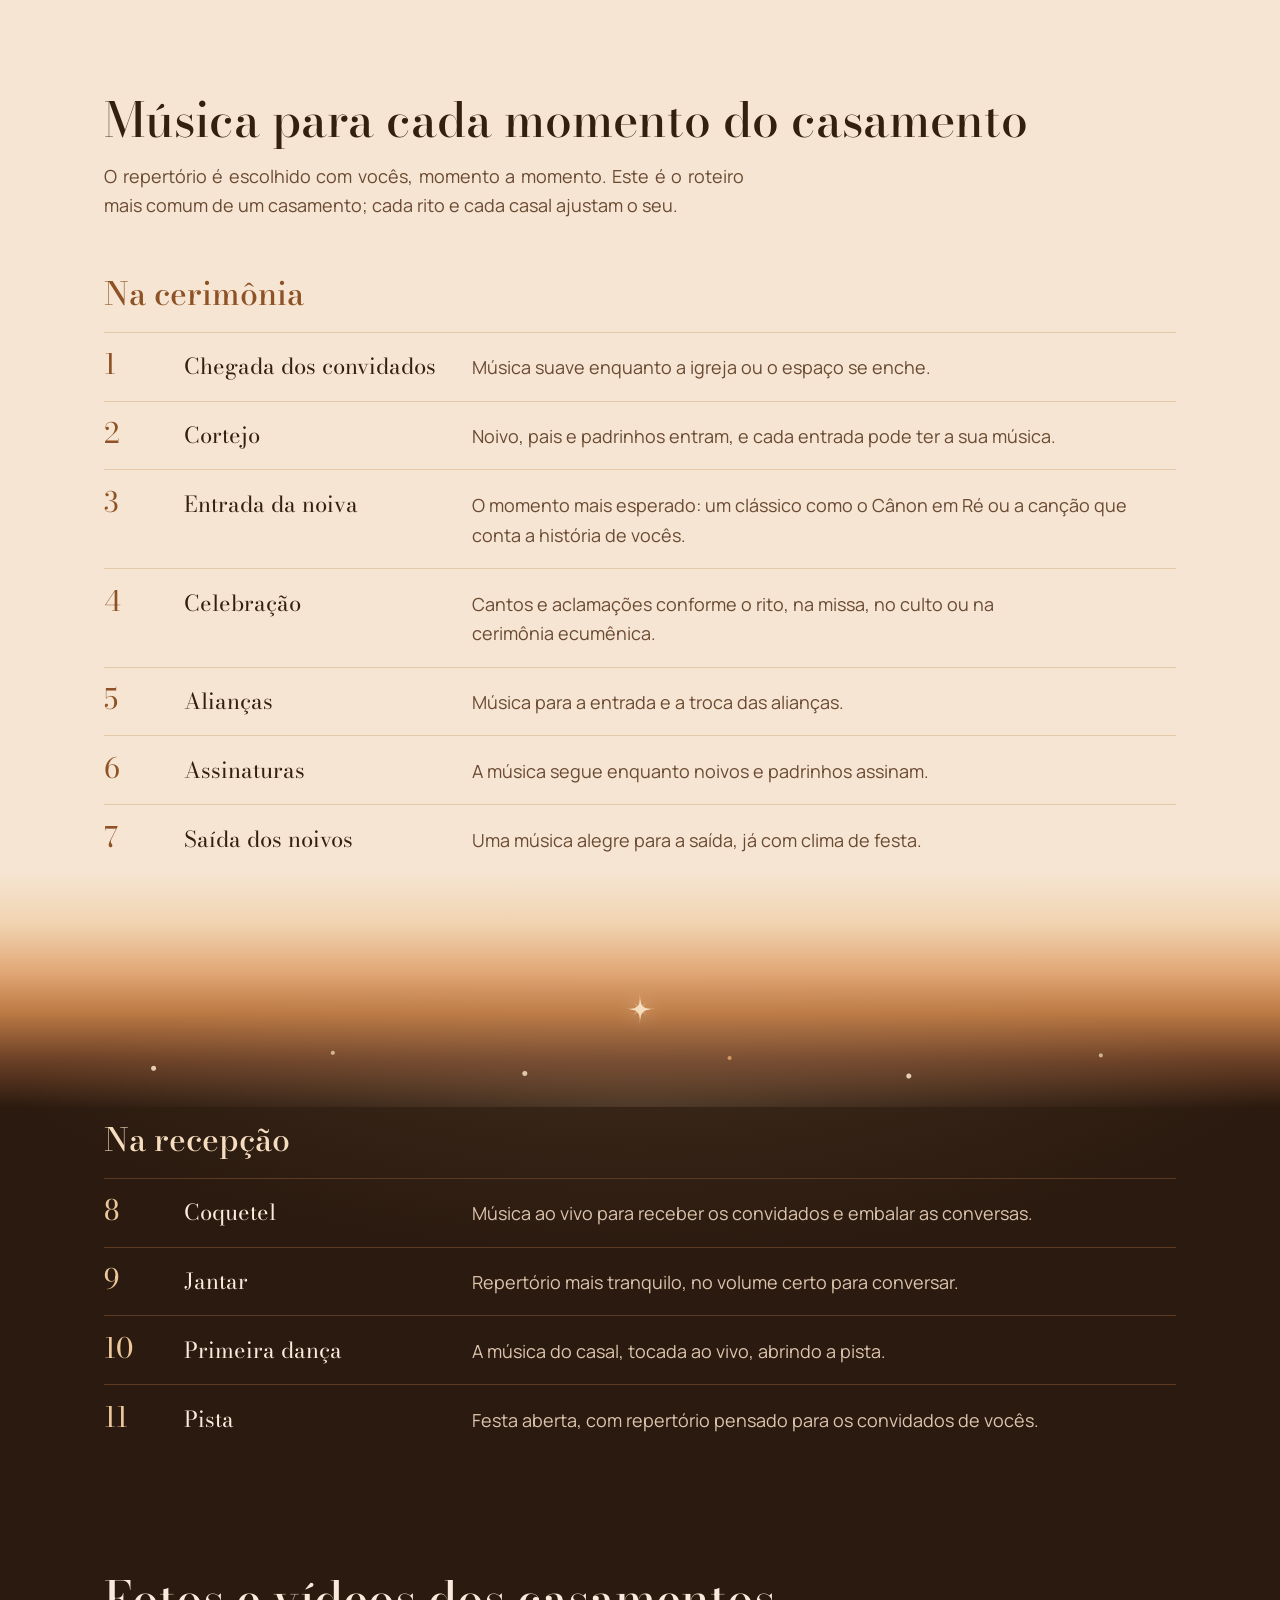
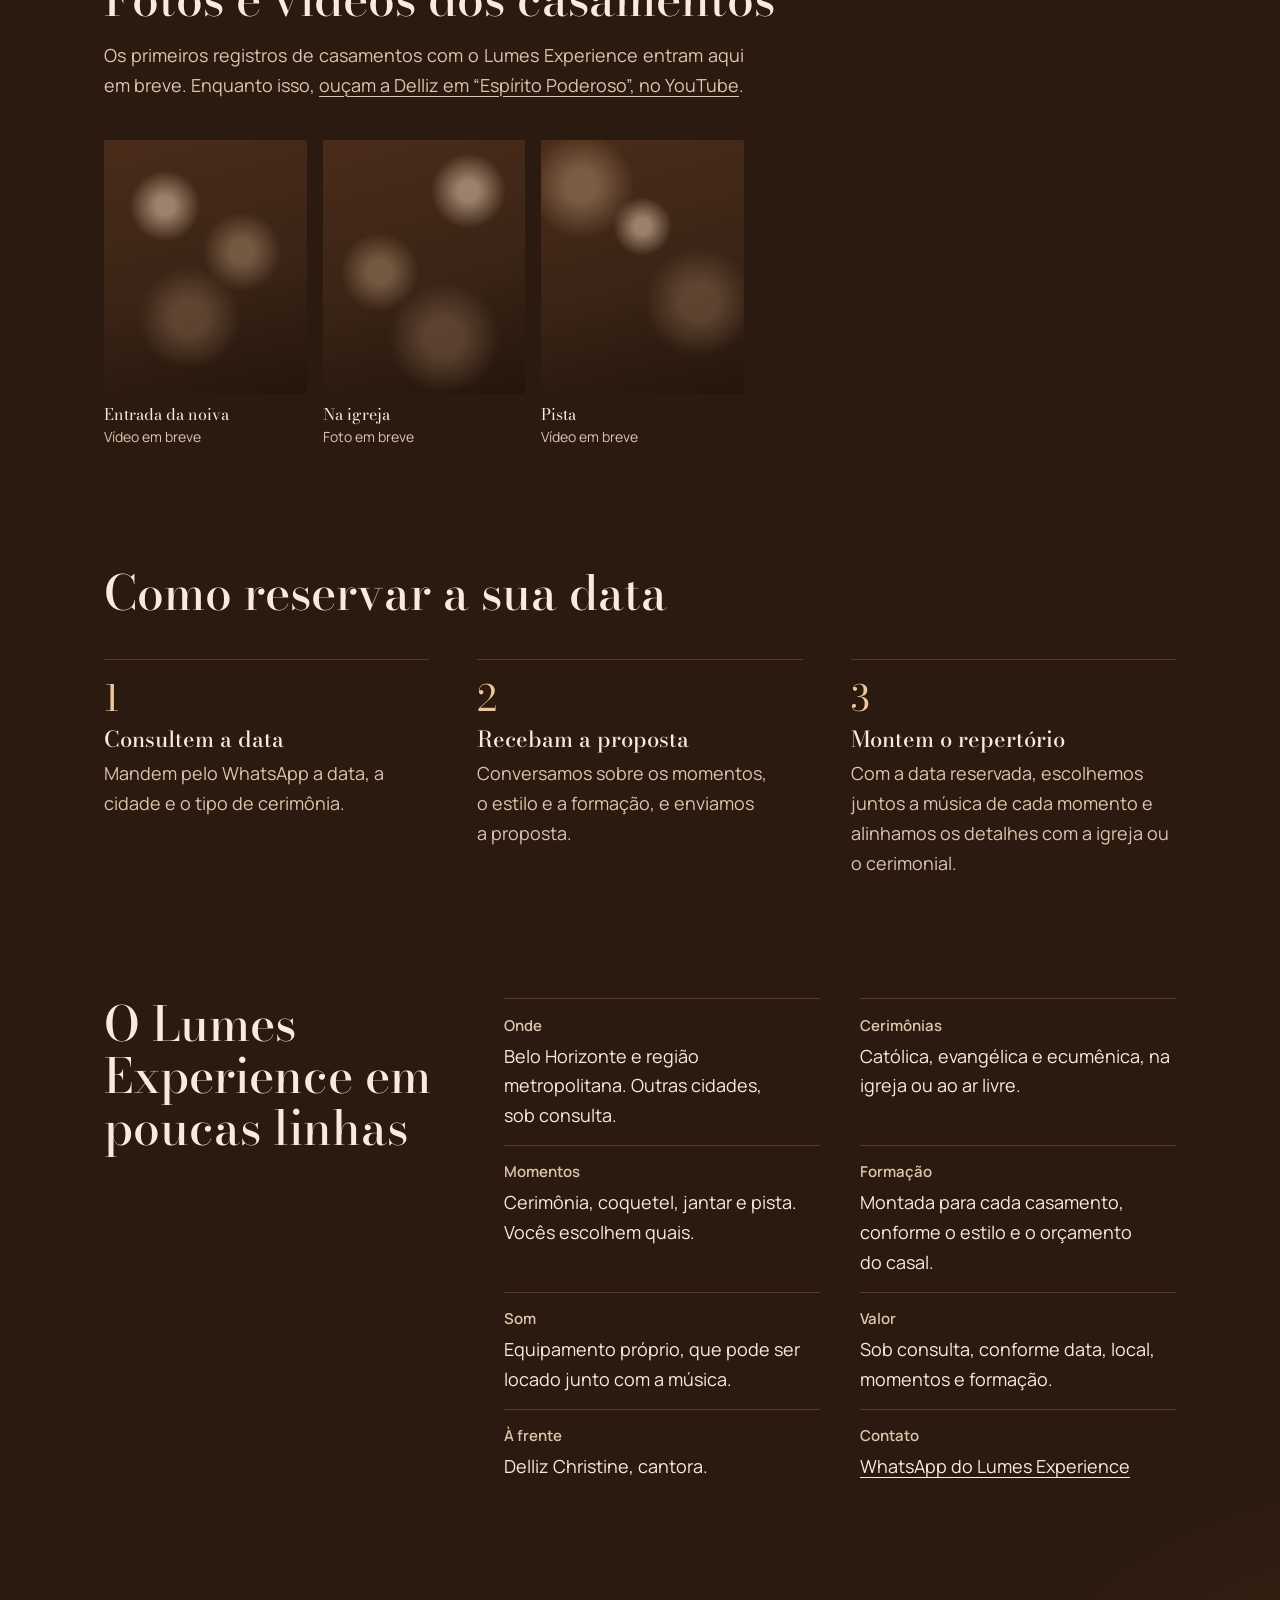
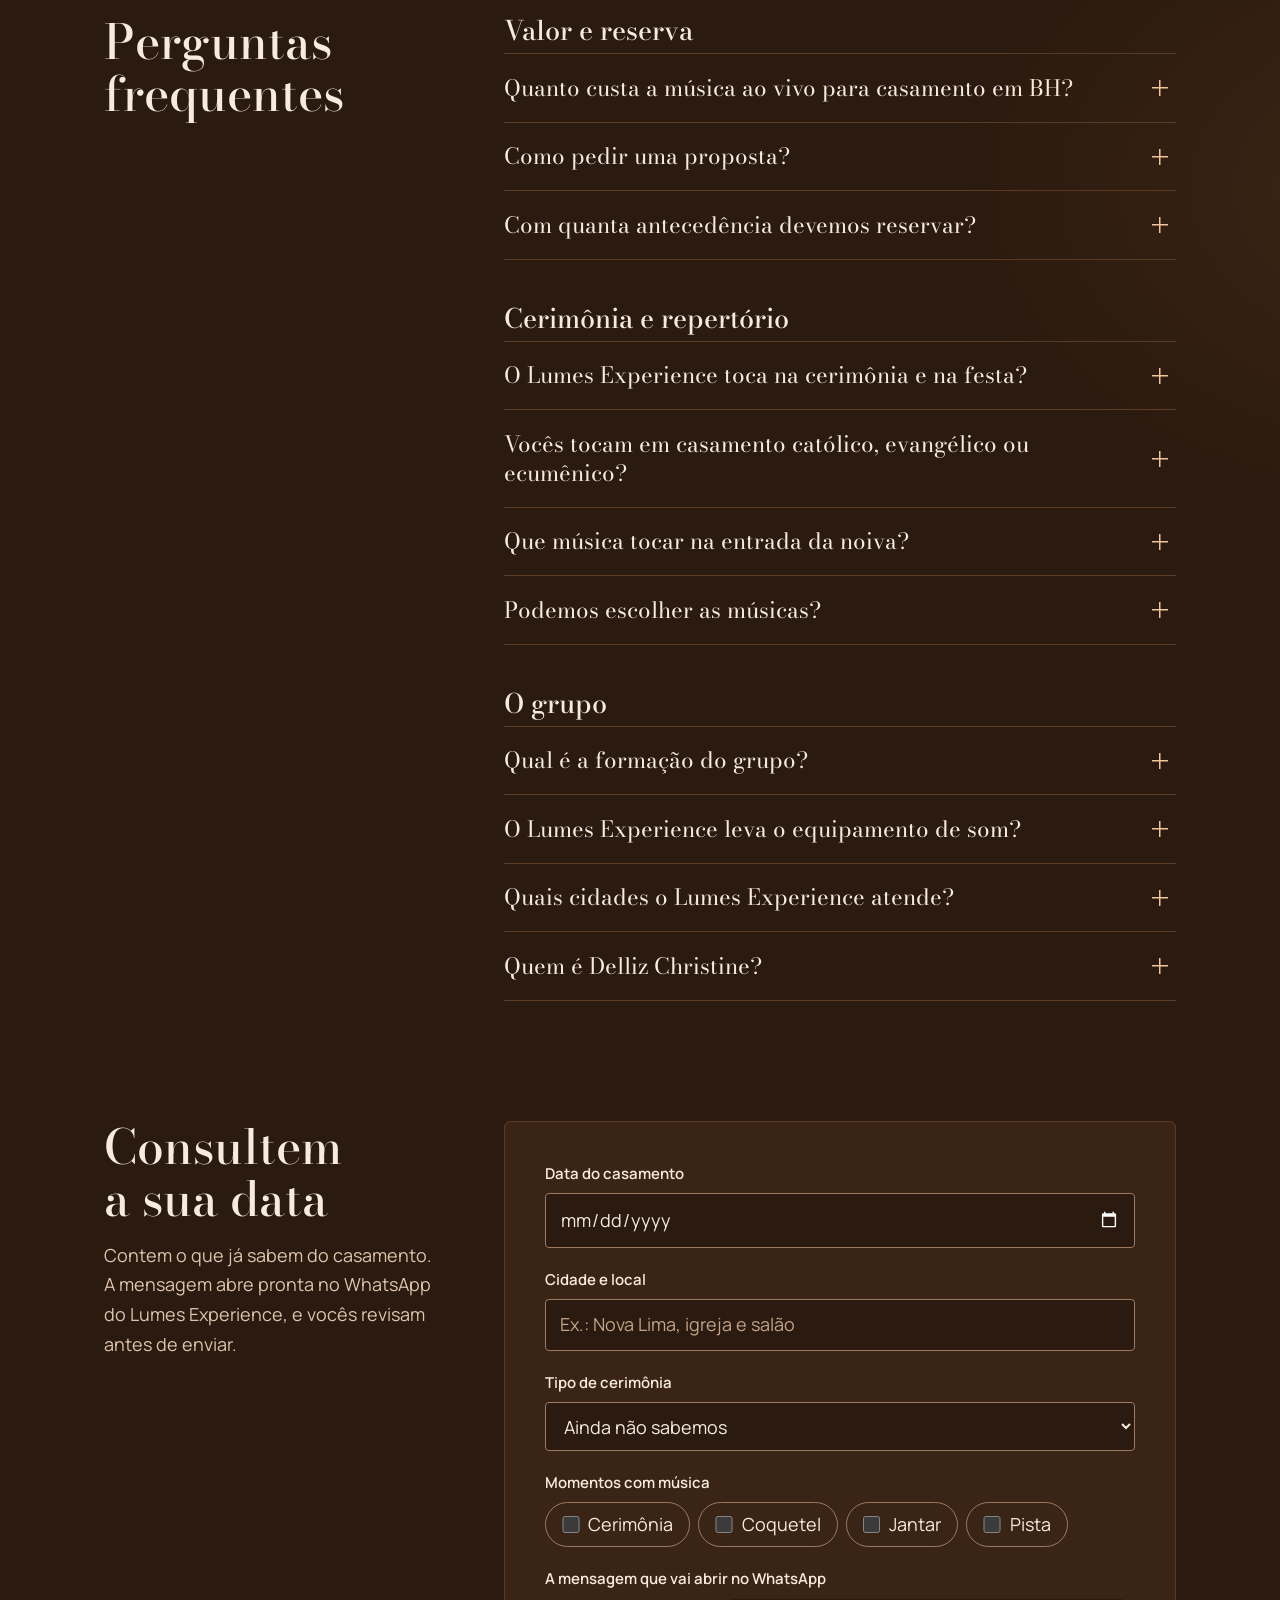
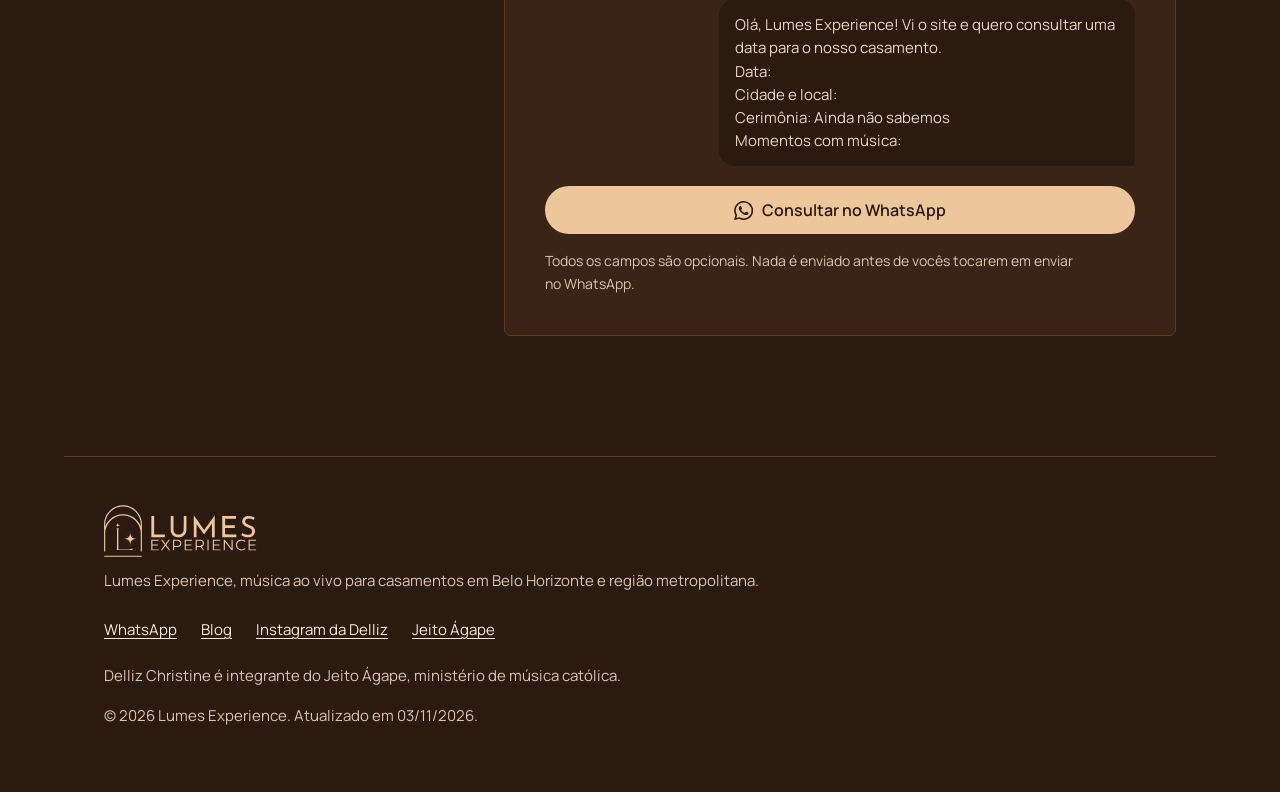
==== commit e6e2a8f0: "feat: identidade Lumes Experience, abertura animada, blog repaginado e deploy no GitHub Pages - Nome" ====
--- a/index.html
+++ b/index.html
@@ -3,29 +3,42 @@
 <head>
   <meta charset="utf-8">
   <meta name="viewport" content="width=device-width, initial-scale=1, viewport-fit=cover">
-  <title>Música para casamento em BH, da cerimônia à festa | Lumens</title>
+  <title>Música para casamento em BH, da cerimônia à festa | Lumes Experience</title>
   <meta name="description" content="Música ao vivo para casamentos em BH e região, com a cantora Delliz Christine. Cerimônia católica, evangélica ou ecumênica e festa. Consulte sua data.">
   <meta name="robots" content="index, follow, max-image-preview:large">
-  <link rel="canonical" href="https://lumens.example/">
+  <link rel="canonical" href="https://lumesexperience.com.br/">
 
   <meta property="og:type" content="website">
   <meta property="og:locale" content="pt_BR">
-  <meta property="og:site_name" content="Lumens">
-  <meta property="og:title" content="Lumens: música ao vivo para casamentos em BH, do sim à pista">
+  <meta property="og:site_name" content="Lumes Experience">
+  <meta property="og:title" content="Lumes Experience: música ao vivo para casamentos em BH, do sim à pista">
   <meta property="og:description" content="Cerimônia católica, evangélica ou ecumênica e recepção, do coquetel à pista. Com a cantora Delliz Christine à frente. Consulte sua data pelo WhatsApp.">
-  <meta property="og:url" content="https://lumens.example/">
-  <meta property="og:image" content="https://lumens.example/assets/img/og-lumens.jpg">
+  <meta property="og:url" content="https://lumesexperience.com.br/">
+  <meta property="og:image" content="https://lumesexperience.com.br/assets/img/og-lumes.jpg">
   <meta property="og:image:width" content="1200">
   <meta property="og:image:height" content="630">
-  <meta property="og:image:alt" content="Lumens, música ao vivo para casamentos em Belo Horizonte">
+  <meta property="og:image:alt" content="Lumes Experience, música ao vivo para casamentos em Belo Horizonte">
   <meta name="twitter:card" content="summary_large_image">
-  <meta name="theme-color" content="#EFE3D6">
+  <meta name="theme-color" content="#F6E5D2">
   <!-- O dia e a noite são a direção de arte: o escurecimento automático do navegador apagaria a passagem. -->
   <meta name="color-scheme" content="only light">
 
   <link rel="icon" href="assets/img/favicon.svg" type="image/svg+xml">
   <link rel="icon" href="assets/img/favicon-48.png" sizes="48x48" type="image/png">
   <link rel="apple-touch-icon" href="assets/img/apple-touch-icon.png">
+
+  <!-- A abertura animada roda sozinha só na primeira visita da sessão, e nunca com "reduzir movimento"
+       nem quando a página abre numa âncora (#perguntas, por exemplo). Decidido aqui, antes da primeira pintura.
+       Para revisar, ?abertura no endereço força a abertura a cada carregamento. -->
+  <script>
+    document.documentElement.classList.add('js');
+    try {
+      const forcar = new URLSearchParams(location.search).has('abertura');
+      if ((forcar || (!sessionStorage.getItem('abertura-vista') && !location.hash)) && !matchMedia('(prefers-reduced-motion: reduce)').matches) {
+        document.documentElement.classList.add('com-abertura');
+      }
+    } catch (e) {}
+  </script>
 
   <link rel="preload" href="assets/fonts/bodoni-moda.woff2" as="font" type="font/woff2" crossorigin>
   <link rel="preload" href="assets/fonts/manrope.woff2" as="font" type="font/woff2" crossorigin>
@@ -37,33 +50,33 @@
     "@graph": [
       {
         "@type": "WebSite",
-        "@id": "https://lumens.example/#website",
-        "url": "https://lumens.example/",
-        "name": "Lumens",
+        "@id": "https://lumesexperience.com.br/#website",
+        "url": "https://lumesexperience.com.br/",
+        "name": "Lumes Experience",
         "inLanguage": "pt-BR",
-        "publisher": { "@id": "https://lumens.example/#lumens" }
+        "publisher": { "@id": "https://lumesexperience.com.br/#lumes" }
       },
       {
         "@type": "WebPage",
-        "@id": "https://lumens.example/#webpage",
-        "url": "https://lumens.example/",
-        "name": "Música para casamento em BH, da cerimônia à festa | Lumens",
+        "@id": "https://lumesexperience.com.br/#webpage",
+        "url": "https://lumesexperience.com.br/",
+        "name": "Música para casamento em BH, da cerimônia à festa | Lumes Experience",
         "description": "Música ao vivo para casamentos em BH e região, com a cantora Delliz Christine. Cerimônia católica, evangélica ou ecumênica e festa. Consulte sua data.",
-        "isPartOf": { "@id": "https://lumens.example/#website" },
-        "about": { "@id": "https://lumens.example/#lumens" },
+        "isPartOf": { "@id": "https://lumesexperience.com.br/#website" },
+        "about": { "@id": "https://lumesexperience.com.br/#lumes" },
         "datePublished": "2026-10-20",
-        "dateModified": "2026-10-21",
+        "dateModified": "2026-11-03",
         "inLanguage": "pt-BR"
       },
       {
         "@type": ["MusicGroup", "LocalBusiness"],
-        "@id": "https://lumens.example/#lumens",
-        "name": "Lumens",
-        "url": "https://lumens.example/",
+        "@id": "https://lumesexperience.com.br/#lumes",
+        "name": "Lumes Experience",
+        "url": "https://lumesexperience.com.br/",
         "description": "Grupo de música ao vivo para casamentos em Belo Horizonte e região metropolitana, com a cantora Delliz Christine à frente. Toca na cerimônia (católica, evangélica ou ecumênica, na igreja ou ao ar livre) e na recepção, do coquetel à pista.",
-        "logo": "https://lumens.example/assets/img/icon-512.png",
-        "image": "https://lumens.example/assets/img/og-lumens.jpg",
-        "telephone": "+55DDDNUMERO",
+        "logo": "https://lumesexperience.com.br/assets/img/icon-512.png",
+        "image": "https://lumesexperience.com.br/assets/img/og-lumes.jpg",
+        "telephone": "+5531996154698",
         "address": {
           "@type": "PostalAddress",
           "addressLocality": "Belo Horizonte",
@@ -81,60 +94,60 @@
           { "@type": "City", "name": "Santa Luzia" },
           { "@type": "City", "name": "Brumadinho" }
         ],
-        "member": { "@id": "https://lumens.example/#delliz" },
+        "member": { "@id": "https://lumesexperience.com.br/#delliz" },
         "contactPoint": {
           "@type": "ContactPoint",
           "contactType": "reservas",
-          "url": "https://wa.me/55DDDNUMERO",
+          "url": "https://wa.me/5531996154698",
           "availableLanguage": "pt-BR"
         }
       },
       {
         "@type": "Person",
-        "@id": "https://lumens.example/#delliz",
+        "@id": "https://lumesexperience.com.br/#delliz",
         "name": "Delliz Christine",
         "jobTitle": "Cantora",
-        "image": "https://lumens.example/assets/img/delliz-christine-cantando-720.jpg",
+        "image": "https://lumesexperience.com.br/assets/img/delliz-christine-cantando-720.jpg",
         "sameAs": ["https://www.instagram.com/dellizchristine/"],
         "memberOf": [
-          { "@id": "https://lumens.example/#lumens" },
+          { "@id": "https://lumesexperience.com.br/#lumes" },
           { "@type": "MusicGroup", "@id": "https://jeitoagape.com.br/#musicgroup", "name": "Jeito Ágape", "url": "https://jeitoagape.com.br/" }
         ]
       },
       {
         "@type": "Service",
-        "@id": "https://lumens.example/#cerimonia",
+        "@id": "https://lumesexperience.com.br/#cerimonia",
         "name": "Música ao vivo para cerimônia de casamento",
         "serviceType": "Música para cerimônia de casamento",
         "description": "Música ao vivo para cerimônias católicas, evangélicas e ecumênicas, na igreja ou ao ar livre: chegada dos convidados, cortejo, entrada da noiva, celebração, alianças, assinaturas e saída dos noivos.",
-        "provider": { "@id": "https://lumens.example/#lumens" },
+        "provider": { "@id": "https://lumesexperience.com.br/#lumes" },
         "areaServed": { "@type": "AdministrativeArea", "name": "Região Metropolitana de Belo Horizonte" }
       },
       {
         "@type": "Service",
-        "@id": "https://lumens.example/#recepcao",
+        "@id": "https://lumesexperience.com.br/#recepcao",
         "name": "Música ao vivo para recepção e festa de casamento",
         "serviceType": "Música para recepção de casamento",
         "description": "Música ao vivo para coquetel, jantar, primeira dança e pista, com equipamento de som próprio que pode ser locado junto com a música.",
-        "provider": { "@id": "https://lumens.example/#lumens" },
+        "provider": { "@id": "https://lumesexperience.com.br/#lumes" },
         "areaServed": { "@type": "AdministrativeArea", "name": "Região Metropolitana de Belo Horizonte" }
       },
       {
         "@type": "FAQPage",
-        "@id": "https://lumens.example/#perguntas",
-        "isPartOf": { "@id": "https://lumens.example/#webpage" },
+        "@id": "https://lumesexperience.com.br/#perguntas",
+        "isPartOf": { "@id": "https://lumesexperience.com.br/#webpage" },
         "mainEntity": [
-          { "@type": "Question", "name": "Quanto custa a música ao vivo para casamento em BH?", "acceptedAnswer": { "@type": "Answer", "text": "O valor do Lumens é sob consulta, porque depende da data, do local, dos momentos com música (cerimônia, coquetel, jantar e pista), da duração e da formação. Mandem esses dados pelo WhatsApp e enviamos uma proposta para o casamento de vocês, sem compromisso." } },
-          { "@type": "Question", "name": "Como pedir uma proposta?", "acceptedAnswer": { "@type": "Answer", "text": "Pelo WhatsApp do Lumens. Mandem a data, a cidade e o local, o tipo de cerimônia e os momentos em que querem música. O formulário no fim desta página monta essa mensagem para vocês." } },
+          { "@type": "Question", "name": "Quanto custa a música ao vivo para casamento em BH?", "acceptedAnswer": { "@type": "Answer", "text": "O valor do Lumes Experience é sob consulta, porque depende da data, do local, dos momentos com música (cerimônia, coquetel, jantar e pista), da duração e da formação. Mandem esses dados pelo WhatsApp e enviamos uma proposta para o casamento de vocês, sem compromisso." } },
+          { "@type": "Question", "name": "Como pedir uma proposta?", "acceptedAnswer": { "@type": "Answer", "text": "Pelo WhatsApp do Lumes Experience. Mandem a data, a cidade e o local, o tipo de cerimônia e os momentos em que querem música. O formulário no fim desta página monta essa mensagem para vocês." } },
           { "@type": "Question", "name": "Com quanta antecedência devemos reservar?", "acceptedAnswer": { "@type": "Answer", "text": "Assim que tiverem a data e o local. A data só fica garantida depois da reserva, então quanto antes vocês consultarem, maior a chance de ela estar livre." } },
-          { "@type": "Question", "name": "O Lumens toca na cerimônia e na festa?", "acceptedAnswer": { "@type": "Answer", "text": "Sim. Tocamos na cerimônia e na recepção: coquetel, jantar, primeira dança e pista. Vocês escolhem os momentos com música, e a proposta acompanha essa escolha." } },
+          { "@type": "Question", "name": "O Lumes Experience toca na cerimônia e na festa?", "acceptedAnswer": { "@type": "Answer", "text": "Sim. Tocamos na cerimônia e na recepção: coquetel, jantar, primeira dança e pista. Vocês escolhem os momentos com música, e a proposta acompanha essa escolha." } },
           { "@type": "Question", "name": "Vocês tocam em casamento católico, evangélico ou ecumênico?", "acceptedAnswer": { "@type": "Answer", "text": "Sim. Tocamos em cerimônias católicas, evangélicas e ecumênicas, na igreja ou ao ar livre. Algumas igrejas permitem só música religiosa na cerimônia ou têm uma lista própria. Vale confirmar as orientações da igreja de vocês, e o repertório segue essas regras." } },
           { "@type": "Question", "name": "Que música tocar na entrada da noiva?", "acceptedAnswer": { "@type": "Answer", "text": "Não existe uma música obrigatória: a escolha depende do rito e do estilo do casal. Entre os clássicos mais pedidos estão a Marcha Nupcial de Wagner, o Cânon em Ré de Pachelbel e a Ave Maria. A marcha de Mendelssohn costuma ficar para a saída dos noivos. Muitos casais preferem uma canção que tenha significado para os dois. Na igreja, confirmem antes se a música escolhida é permitida." } },
           { "@type": "Question", "name": "Podemos escolher as músicas?", "acceptedAnswer": { "@type": "Answer", "text": "Sim. O repertório é escolhido com vocês, momento a momento. Se quiserem uma música que não está no repertório, peçam com antecedência para avaliarmos o arranjo." } },
           { "@type": "Question", "name": "Qual é a formação do grupo?", "acceptedAnswer": { "@type": "Answer", "text": "A formação é montada para cada casamento, de acordo com o estilo e o orçamento do casal. Pode ser mais enxuta, para uma cerimônia intimista, ou mais completa, para encher a pista." } },
-          { "@type": "Question", "name": "O Lumens leva o equipamento de som?", "acceptedAnswer": { "@type": "Answer", "text": "Sim. Temos equipamento de som próprio, que pode ser locado junto com a música. Se o local já tiver som, avisem na mensagem para combinarmos o que for melhor para o espaço." } },
-          { "@type": "Question", "name": "Quais cidades o Lumens atende?", "acceptedAnswer": { "@type": "Answer", "text": "Belo Horizonte e a região metropolitana, como Contagem, Betim, Nova Lima, Lagoa Santa, Sabará, Santa Luzia e Brumadinho. Para casamentos em outras cidades, consultem pelo WhatsApp." } },
-          { "@type": "Question", "name": "Quem é Delliz Christine?", "acceptedAnswer": { "@type": "Answer", "text": "Delliz Christine é a cantora à frente do Lumens. Ela integra o Jeito Ágape, ministério de música católica de Belo Horizonte, e é uma das vozes da série Incondicional Sessions." } }
+          { "@type": "Question", "name": "O Lumes Experience leva o equipamento de som?", "acceptedAnswer": { "@type": "Answer", "text": "Sim. Temos equipamento de som próprio, que pode ser locado junto com a música. Se o local já tiver som, avisem na mensagem para combinarmos o que for melhor para o espaço." } },
+          { "@type": "Question", "name": "Quais cidades o Lumes Experience atende?", "acceptedAnswer": { "@type": "Answer", "text": "Belo Horizonte e a região metropolitana, como Contagem, Betim, Nova Lima, Lagoa Santa, Sabará, Santa Luzia e Brumadinho. Para casamentos em outras cidades, consultem pelo WhatsApp." } },
+          { "@type": "Question", "name": "Quem é Delliz Christine?", "acceptedAnswer": { "@type": "Answer", "text": "Delliz Christine é a cantora à frente do Lumes Experience. Ela integra o Jeito Ágape, ministério de música católica de Belo Horizonte, e é uma das vozes da série Incondicional Sessions." } }
         ]
       }
     ]
@@ -165,46 +178,46 @@
     @font-face { font-family: "Manrope reserva"; src: local("Roboto"), local("Roboto-Regular"); size-adjust: 102.5%; }
     @font-face { font-family: "Manrope reserva Arial"; src: local("Arial"), local("ArialMT"), local("Helvetica"), local("Liberation Sans"); size-adjust: 103.3%; }
 
-    /* Dia = cerimônia, em nude. Noite = recepção, em verde fechado, com a luz dourada e laranja do nome.
-       Verde marca ação e detalhe; dourado, brilho; laranja (lume) só em pontos mínimos. Contrastes conferidos (WCAG AA). */
+    /* Identidade Lumes Experience: terracota (#bb7944) e pêssego (#edc79b). Dia = cerimônia, em pêssego claro.
+       Noite = recepção, em marrom-terracota fechado, com a luz pêssego. O terracota da marca fica nos detalhes
+       (arcos, fios, estrelas); ação e texto usam o terracota fechado, para passar no contraste (WCAG AA). */
     :root {
-      --dia: #EFE3D6;
-      --dia-2: #F8F1E9;
-      --dia-linha: #DDCBB9;
-      --tinta: #2B2520;
-      --tinta-suave: #5E5248;
-      --ouro: #7A5C1E;
-      --ouro-linha: #B08D45;
-      --verde: #3E5A42;
-      --verde-escuro: #2E4532;
-      --sobre-verde: #F8F1E9;
-      --lume: #D9732F;
-      --foco: #B4521D;
-
-      --noite: #17201A;
-      --noite-2: #202B23;
-      --noite-linha: #364539;
-      --noite-campo: #7E8F80;
-      --noite-dica: #9AA89B;
-      --luz: #D9B26A;
-      --luz-clara: #E8CB8E;
-      --noite-foco: #E0844A;
-      --noite-texto: #F2E9DE;
-      --noite-suave: #CBC3B5;
-      --noite-resposta: #E5DCCF;
+      --dia: #F6E5D2;
+      --dia-2: #FCF3E8;
+      --dia-linha: #E5C9AA;
+      --pessego: #EDC79B;
+      --tinta: #33200F;
+      --tinta-suave: #6A4A33;
+      --terracota-marca: #BB7944;
+      --terracota: #8E5226;
+      --terracota-funda: #6F3E1B;
+      --sobre-terracota: #FFF8F0;
+      --lume: #BB7944;
+      --foco: #8E5226;
+
+      --noite: #2B1A0F;
+      --noite-2: #3A2416;
+      --noite-linha: #5C3B25;
+      --noite-campo: #9C7A60;
+      --noite-dica: #C2A388;
+      --luz: #EDC79B;
+      --luz-clara: #F6DDBF;
+      --noite-foco: #E9A86F;
+      --noite-texto: #F8EBDD;
+      --noite-suave: #DCC4AD;
+      --noite-resposta: #EAD6C2;
 
       /* Textura de luz: o sol baixo no dia e as luzes acesas na noite. Posições em rem a partir do topo,
          para valer em blocos de qualquer altura. */
       --textura-dia:
-        radial-gradient(58rem 32rem at calc(100% + 6rem) -7rem, rgb(176 141 69 / 0.32), transparent 70%),
-        radial-gradient(40rem 26rem at -12rem 30rem, rgb(217 115 47 / 0.11), transparent 70%);
+        radial-gradient(58rem 32rem at calc(100% + 6rem) -7rem, rgb(237 199 155 / 0.62), transparent 70%),
+        radial-gradient(40rem 26rem at -12rem 30rem, rgb(187 121 68 / 0.12), transparent 70%);
       --textura-noite:
-        radial-gradient(64rem 26rem at 50% -9rem, rgb(217 178 106 / 0.13), transparent 70%),
-        radial-gradient(44rem 30rem at calc(100% + 10rem) 55%, rgb(217 115 47 / 0.07), transparent 70%);
-
-      /* O pôr do sol entre a cerimônia e a festa: o único campo largo de laranja, porque o pedido foi
-         dourado e laranja como a luz do Lumens. Embaixo, as primeiras luzes acesas. */
-      --anoitecer: linear-gradient(to bottom, var(--dia) 0%, #EDD5BA 22%, #E0A878 42%, #9C6E4A 60%, #45503F 80%, var(--noite) 100%);
+        radial-gradient(64rem 26rem at 50% -9rem, rgb(237 199 155 / 0.12), transparent 70%),
+        radial-gradient(44rem 30rem at calc(100% + 10rem) 55%, rgb(187 121 68 / 0.12), transparent 70%);
+
+      /* O pôr do sol entre a cerimônia e a festa: do pêssego ao terracota e à noite. Embaixo, as primeiras luzes acesas. */
+      --anoitecer: linear-gradient(to bottom, var(--dia) 0%, #F0D3B0 22%, #E2A877 42%, #BB7944 60%, #6B4026 80%, var(--noite) 100%);
       --luzes-do-anoitecer:
         radial-gradient(circle at 12% 70%, color-mix(in srgb, var(--luz-clara) 90%, transparent) 0 2px, transparent 3px),
         radial-gradient(circle at 26% 58%, color-mix(in srgb, var(--luz-clara) 70%, transparent) 0 1.5px, transparent 2.5px),
@@ -272,8 +285,24 @@
 
     h2 { font-size: clamp(2rem, 1.5rem + 2.2vw, 3rem); }
 
-    p, li, dd { text-wrap: pretty; }
+    p, li, dd, figcaption { text-wrap: pretty; }
     p { margin: 0 0 1em; }
+
+    /* Texto corrido justificado só nas colunas largas, no computador (pedido do dono, ajustado na revisão
+       impeccable de 03/11/2026). No celular e nas colunas estreitas (topo, ficha de fatos, passos, roteiro,
+       notas, legendas) a justificação abre buracos entre as palavras, então o texto fica alinhado à esquerda.
+       A hifenização só quebra palavras de 11 letras ou mais: nomes como Delliz, Christine, Experience e
+       Horizonte nunca são partidos. */
+    @media (min-width: 64rem) {
+      .delliz__texto p,
+      .introducao,
+      .pergunta__resposta p {
+        text-align: justify;
+        -webkit-hyphens: auto;
+        hyphens: auto;
+        hyphenate-limit-chars: 11 4 4;
+      }
+    }
 
     :focus-visible { outline: 3px solid var(--foco); outline-offset: 3px; }
 
@@ -312,7 +341,7 @@
 
     .introducao { max-width: 40rem; color: var(--tinta-suave); margin-top: 1rem; }
 
-    /* Botões: verde sobre o dia, luz sobre a noite. Isolamento de cor > "cor que converte". */
+    /* Botões: terracota sobre o dia, pêssego sobre a noite. Isolamento de cor > "cor que converte". */
     .botao {
       display: inline-flex;
       align-items: center;
@@ -322,15 +351,15 @@
       padding: 0.8rem 1.5rem;
       border: 0;
       border-radius: 999px;
-      background: var(--verde);
-      color: var(--sobre-verde);
+      background: var(--terracota);
+      color: var(--sobre-terracota);
       font: 600 1rem/1.2 var(--sans);
       text-align: center;
       text-decoration: none;
       cursor: pointer;
       transition: background-color 0.2s;
     }
-    .botao:hover { background: var(--verde-escuro); }
+    .botao:hover { background: var(--terracota-funda); }
     .botao svg { width: 1.2em; height: 1.2em; flex: none; fill: currentColor; }
 
     .botao--luz { background: var(--luz); color: var(--noite); }
@@ -356,22 +385,22 @@
       padding-block: 1.25rem;
     }
 
+    /* A sub-marca da identidade (símbolo + LUMES EXPERIENCE), em terracota da marca: logotipo não entra na regra de contraste. */
     .marca {
-      padding-block: 0.5rem;
-      font-family: var(--serif);
-      font-size: 1.75rem;
-      font-weight: 500;
-      line-height: 1;
-      letter-spacing: 0.01em;
+      display: inline-flex;
+      align-items: center;
+      min-height: 2.75rem;
+      color: var(--terracota-marca);
       text-decoration: none;
     }
+    .marca svg { display: block; width: auto; height: clamp(2.35rem, 2rem + 1vw, 2.85rem); aspect-ratio: 1745 / 594; }
 
     .topo__nav { display: none; }
 
     @media (min-width: 56rem) {
       .topo__nav { display: flex; gap: 1.75rem; margin-left: auto; margin-right: 1.5rem; }
       .topo__nav a { color: var(--tinta-suave); text-decoration: none; font-size: 0.9375rem; }
-      .topo__nav a:hover { color: var(--verde); text-decoration: underline; }
+      .topo__nav a:hover { color: var(--terracota); text-decoration: underline; }
     }
 
     @media (max-width: 22.49rem) {
@@ -379,53 +408,73 @@
       .topo .botao { padding-inline: 0.85rem; }
     }
 
-    /* ---------- Abertura ---------- */
-    /* O halo da abertura passa das bordas da tela; corta só na horizontal, sem criar rolagem lateral. */
+    /* ---------- Primeira dobra ----------
+       O topo ocupa a tela inteira, no pêssego pleno da marca: a mesma cor da abertura animada, então a porta se
+       abre para ele sem emenda. Só o essencial: o título, uma frase, o WhatsApp e a Delliz grande dentro dos arcos.
+       O resto vem ao rolar. No pé, o pêssego se desfaz no dia. No celular a foto vem primeiro (ouvir antes de ler). */
+    .topo-faixa { background: var(--pessego); }
+
+    /* O halo da foto passa das bordas da tela; corta só na horizontal, sem criar rolagem lateral. */
     main { position: relative; overflow-x: clip; }
 
     .abertura {
+      --voz-largura: min(15rem, 58vw);
+      background:
+        radial-gradient(44rem 32rem at 76% 44%, color-mix(in srgb, var(--sobre-terracota) 40%, transparent), transparent 70%),
+        linear-gradient(to bottom, var(--pessego) 0, var(--pessego) calc(100% - 7rem), var(--dia) 100%);
+    }
+
+    .abertura__grade {
       display: grid;
       grid-template-columns: minmax(0, 1fr);
-      gap: 3rem;
-      padding-block: clamp(2rem, 1rem + 5vw, 5rem) clamp(3.5rem, 2rem + 6vw, 6.5rem);
-    }
+      align-content: center;
+      gap: clamp(1.25rem, 3svh, 2rem);
+      min-height: calc(100svh - 4.9rem);
+      padding-block: 0.5rem 3.5rem;
+    }
+    .abertura .voz-coluna { order: -1; }
 
     @media (min-width: 60rem) {
-      .abertura {
-        grid-template-columns: minmax(0, 1fr) minmax(0, 22rem);
-        column-gap: clamp(3rem, 1rem + 4vw, 5rem);
+      .abertura { --voz-largura: min(30rem, 36vw, calc((100svh - 14rem) / 1.5)); }
+      .abertura__grade {
+        grid-template-columns: minmax(0, 1fr) var(--voz-largura);
+        column-gap: clamp(2.5rem, 1rem + 3vw, 4.5rem);
         align-items: center;
+        min-height: calc(100svh - 5.4rem);
+        padding-block: 2rem 5.5rem;
       }
+      .abertura .voz-coluna { order: 0; }
     }
 
     .abertura h1 {
       --opsz: 48;
       max-width: 8.5em;
-      font-size: clamp(2.75rem, 1.4rem + 5.6vw, 4.75rem);
+      font-size: clamp(2.5rem, 1.6rem + 3.8vw, 3.25rem);
       line-height: 1.02;
       letter-spacing: -0.015em;
     }
 
     @media (min-width: 60rem) {
-      .abertura h1 { font-size: clamp(3.5rem, 2.5rem + 2.5vw, 4.75rem); }
+      .abertura h1 { font-size: clamp(3.75rem, 1.25rem + 3.8vw, 5.5rem); }
     }
 
     .abertura__lead {
-      max-width: 36rem;
-      margin-top: 1.5rem;
-      font-size: clamp(1.125rem, 1rem + 0.45vw, 1.3125rem);
-    }
-
-    .abertura__acoes { margin-top: 2rem; }
+      max-width: 30rem;
+      margin-top: 1rem;
+      font-size: clamp(1.0625rem, 0.95rem + 0.5vw, 1.375rem);
+    }
+    @media (min-width: 60rem) {
+      .abertura__lead { margin-top: 1.5rem; }
+    }
+
+    .abertura__acoes { margin-top: clamp(1.25rem, 3svh, 2rem); }
 
     .abertura__nota { max-width: 36rem; margin-top: 1rem; color: var(--tinta-suave); font-size: 0.9375rem; }
 
-    /* A voz: a Delliz num arco de igreja, com a luz do nome acesa atrás dela. */
-    .voz { width: 100%; max-width: 24rem; margin: 0; }
-
-    @media (min-width: 60rem) {
-      .voz { max-width: none; }
-    }
+    /* A voz: a Delliz num arco de igreja, dentro dos dois arcos do logo, com a luz pêssego acesa atrás dela.
+       No celular a foto fica mais estreita, para os arcos caberem na tela. */
+    .voz-coluna { display: grid; justify-items: center; }
+    .voz { width: var(--voz-largura, min(24rem, 72vw)); max-width: 100%; margin: 0; }
 
     .voz__moldura {
       position: relative;
@@ -433,32 +482,72 @@
       aspect-ratio: 4 / 5;
     }
 
-    .voz__moldura::before,
-    .voz__moldura::after {
+    .voz__moldura::before {
       content: "";
       position: absolute;
       z-index: -1;
       left: 50%;
       top: 40%;
+      width: 190%;
       aspect-ratio: 1;
       border-radius: 50%;
       translate: -50% -50%;
       pointer-events: none;
+      background: radial-gradient(circle, color-mix(in srgb, var(--luz-clara) 70%, transparent) 0%, color-mix(in srgb, var(--luz) 42%, transparent) 26%, color-mix(in srgb, var(--luz) 14%, transparent) 46%, transparent 68%);
       animation: acender 2.4s cubic-bezier(0.2, 0.7, 0.2, 1) both;
     }
-    .voz__moldura::before {
-      width: 190%;
-      background: radial-gradient(circle, color-mix(in srgb, var(--lume) 34%, transparent) 0%, color-mix(in srgb, var(--luz) 30%, transparent) 26%, color-mix(in srgb, var(--luz) 12%, transparent) 46%, transparent 68%);
-    }
-    .voz__moldura::after {
-      width: 122%;
-      border: 1px solid color-mix(in srgb, var(--ouro-linha) 45%, transparent);
-    }
+
+    .voz__arcos {
+      position: absolute;
+      z-index: -1;
+      left: -12%;
+      top: -17.6%;
+      width: 124%;
+      height: 122.4%;
+      overflow: visible;
+      pointer-events: none;
+    }
+    .voz__arcos path {
+      fill: none;
+      stroke: var(--terracota-marca);
+      /* Espessura em unidades do desenho (~1,2 px): com vector-effect, o tracejado da animação sai falhado. */
+      stroke-width: 0.36;
+      stroke-linecap: round;
+      stroke-dasharray: 1;
+      animation: desenhar-arco 2.2s cubic-bezier(0.45, 0, 0.2, 1) 0.15s both;
+    }
+    .voz__arcos path + path { animation-delay: 0.45s; }
+
+    /* Com a abertura na tela, a luz e os arcos da foto esperam a porta abrir para acender. */
+    .com-abertura .voz__moldura::before,
+    .com-abertura .voz__arcos path { animation-play-state: paused; }
 
     @keyframes acender {
       from { opacity: 0; scale: 0.82; }
       to { opacity: 1; scale: 1; }
     }
+    @keyframes desenhar-arco {
+      from { stroke-dashoffset: 1; }
+      to { stroke-dashoffset: 0; }
+    }
+
+    .voz__abertura {
+      margin-top: 1rem;
+      display: inline-flex;
+      align-items: center;
+      gap: 0.5rem;
+      min-height: 2.75rem;
+      padding: 0.5rem 1.1rem 0.5rem 0.9rem;
+      border: 1px solid var(--dia-linha);
+      border-radius: 999px;
+      background: color-mix(in srgb, var(--dia-2) 70%, transparent);
+      color: var(--terracota);
+      font: 600 0.9375rem/1 var(--sans);
+      cursor: pointer;
+      transition: background-color 0.2s, border-color 0.2s;
+    }
+    .voz__abertura:hover { background: var(--dia-2); border-color: var(--terracota-marca); }
+    .voz__abertura svg { width: 1.1rem; height: 1.1rem; fill: currentColor; }
 
     .voz__capa {
       position: absolute;
@@ -508,15 +597,45 @@
     .voz figcaption { margin-top: 1rem; color: var(--tinta-suave); font-size: 0.875rem; text-align: center; }
 
     /* ---------- Delliz ---------- */
-    .delliz__texto { max-width: 38rem; }
+    /* No celular: título, foto, texto. No computador, a foto à esquerda e título e texto ao lado, sem vão embaixo. */
+    .delliz {
+      display: grid;
+      grid-template-columns: minmax(0, 1fr);
+      grid-template-areas: "titulo" "retrato" "texto";
+      gap: 2rem;
+    }
+    .delliz > h2 { grid-area: titulo; }
+    .delliz__retrato { grid-area: retrato; display: block; width: 100%; max-width: 16rem; }
+    .delliz__retrato img {
+      display: block;
+      width: 100%;
+      height: auto;
+      aspect-ratio: 4 / 5;
+      object-fit: cover;
+      border-radius: 50% 50% 0.375rem 0.375rem / 40% 40% 0.375rem 0.375rem;
+      background: var(--noite-2);
+      box-shadow: 0 1.75rem 3rem -1.5rem color-mix(in srgb, var(--tinta) 45%, transparent);
+    }
+    @media (min-width: 56rem) {
+      .delliz {
+        grid-template-columns: minmax(0, 1fr) minmax(0, 2fr);
+        grid-template-rows: auto 1fr;
+        grid-template-areas: "retrato titulo" "retrato texto";
+        column-gap: 4rem;
+        row-gap: 1.5rem;
+        align-items: start;
+      }
+      .delliz__retrato { max-width: 18rem; }
+    }
+    .delliz__texto { grid-area: texto; max-width: 38rem; }
     .delliz__texto p:first-child { font-size: clamp(1.125rem, 1rem + 0.45vw, 1.3125rem); }
 
     .delliz__links { margin: 1.25rem 0 0; padding: 0; list-style: none; }
-    .delliz__links a { display: inline-flex; align-items: center; min-height: 2.75rem; color: var(--verde); font-weight: 600; }
+    .delliz__links a { display: inline-flex; align-items: center; min-height: 2.75rem; color: var(--terracota); font-weight: 600; }
 
     /* ---------- Programa (momentos) ---------- */
     .programa__parte { margin-top: 3.5rem; }
-    .programa__parte h3 { margin-bottom: 1.25rem; color: var(--verde); font-size: clamp(1.5rem, 1.25rem + 1vw, 2rem); }
+    .programa__parte h3 { margin-bottom: 1.25rem; color: var(--terracota); font-size: clamp(1.5rem, 1.25rem + 1vw, 2rem); }
 
     .momentos {
       margin: 0;
@@ -537,7 +656,7 @@
     .momento::before {
       content: counter(momento);
       grid-row: span 2;
-      color: var(--ouro);
+      color: var(--terracota);
       font-family: var(--serif);
       font-size: 1.75rem;
       line-height: 1;
@@ -564,6 +683,24 @@
       inset: auto 0 0;
       height: 55%;
       background: var(--luzes-do-anoitecer);
+    }
+    /* A estrela do logo acende como a primeira estrela da noite, no meio do anoitecer. */
+    .anoitecer__estrela {
+      position: absolute;
+      z-index: 1;
+      left: 50%;
+      top: 58%;
+      width: clamp(1.5rem, 1.2rem + 1vw, 2.1rem);
+      height: auto;
+      aspect-ratio: 1;
+      translate: -50% -50%;
+      color: var(--luz-clara);
+      filter: drop-shadow(0 0 0.6rem color-mix(in srgb, var(--luz) 75%, transparent));
+      animation: cintilar 5s ease-in-out infinite;
+    }
+    @keyframes cintilar {
+      0%, 100% { opacity: 0.85; scale: 1; }
+      50% { opacity: 1; scale: 1.12; }
     }
 
     /* ---------- Noite ---------- */
@@ -625,7 +762,7 @@
         radial-gradient(circle at var(--x1, 30%) var(--y1, 26%), color-mix(in srgb, var(--luz-clara) 50%, transparent) 0 4%, transparent 15%),
         radial-gradient(circle at var(--x2, 68%) var(--y2, 44%), color-mix(in srgb, var(--luz) 32%, transparent) 0 6%, transparent 20%),
         radial-gradient(circle at var(--x3, 42%) var(--y3, 70%), rgb(201 157 124 / 0.28) 0 8%, transparent 24%),
-        linear-gradient(165deg, #2C3A30, var(--noite-2) 55%, #1A231D);
+        linear-gradient(165deg, #4A2C1A, var(--noite-2) 55%, #24150B);
     }
     .amostra--vazia:nth-child(2n) .amostra__midia { --x1: 72%; --y1: 20%; --x2: 28%; --y2: 52%; --x3: 60%; --y3: 78%; }
     .amostra--vazia:nth-child(3n) .amostra__midia { --x1: 50%; --y1: 34%; --x2: 20%; --y2: 18%; --x3: 78%; --y3: 64%; }
@@ -651,7 +788,8 @@
       background: transparent;
       color: var(--noite-texto);
     }
-    .ampliada::backdrop { background: rgb(12 17 13 / 0.92); }
+    /* O ::backdrop não herda as variáveis do :root em todos os navegadores: o marrom da --noite vai literal. */
+    .ampliada::backdrop { background: rgb(43 26 15 / 0.92); }
     .ampliada img { max-height: 84vh; width: auto; margin-inline: auto; }
     .ampliada button { display: block; margin: 0.75rem auto 0; }
 
@@ -806,7 +944,8 @@
       color: var(--noite-suave);
       font-size: 0.9375rem;
     }
-    .rodape .marca { display: inline-block; margin-bottom: 0.5rem; color: var(--noite-texto); }
+    .rodape .marca { margin-bottom: 0.75rem; color: var(--luz); }
+    .rodape .marca svg { height: 3.25rem; }
     .rodape__links { display: flex; flex-wrap: wrap; gap: 0 1.5rem; margin: 0.75rem 0; padding: 0; list-style: none; }
     .rodape__links a { display: inline-flex; align-items: center; min-height: 2.75rem; color: var(--noite-texto); }
 
@@ -830,7 +969,7 @@
       visibility: visible;
       transition: translate 0.3s cubic-bezier(0.2, 0.7, 0.2, 1), background-color 0.3s, border-color 0.3s;
     }
-    /* Sobre o dia, a barra fica clara e o botão volta ao verde, como no resto da cerimônia. */
+    /* Sobre o dia, a barra fica clara e o botão volta ao terracota, como no resto da cerimônia. */
     .barra-whatsapp--dia {
       border-top-color: var(--dia-linha);
       background: color-mix(in srgb, var(--dia) 92%, transparent);
@@ -842,9 +981,127 @@
       .barra-whatsapp { display: none; }
     }
 
+    /* ---------- Abertura animada (a intro da identidade) ----------
+       O logo principal se desenha no pêssego da marca: os dois arcos, a estrela pequena, o L, a estrela que acende,
+       as linhas e LUMES letra por letra, EXPERIENCE e a frase. Depois o arco de dentro vira uma porta que se abre
+       para a página. Os tempos vêm do JS (variáveis --t-*), que usa os mesmos números para a trilha: assim a
+       música bate com cada gesto. Roda sozinha (sem som) na primeira visita; o botão sob a foto repete com música. */
+    .intro { display: none; }
+    .com-abertura .intro,
+    .intro.intro--visivel {
+      position: fixed;
+      inset: 0;
+      z-index: 50;
+      display: grid;
+      overflow: hidden;
+      cursor: pointer;
+      transition: opacity 0.45s ease;
+    }
+    /* Segurança: se o JS falhar, a abertura some sozinha e a página aparece. */
+    .com-abertura .intro { animation: intro-seguranca 0.01s 9s forwards; }
+    .intro.intro--pulando { opacity: 0; pointer-events: none; }
+
+    .intro__arte {
+      position: absolute;
+      inset: 0;
+      display: grid;
+      place-content: center;
+      justify-items: center;
+      gap: clamp(0.5rem, 2vh, 1.25rem);
+      padding: 2rem 1rem 4.5rem;
+    }
+    .intro__fundo { position: absolute; inset: 0; width: 100%; height: 100%; }
+    .intro__cor { fill: var(--pessego); }
+    .intro__porta { fill: #fff; }
+    .intro__logo { position: relative; height: min(64vh, 34rem); width: auto; max-width: 86vw; overflow: visible; color: var(--terracota-marca); }
+
+    .intro__arco,
+    .intro__linha { fill: none; stroke: currentColor; stroke-width: 9; stroke-linecap: round; }
+    .intro__arco { stroke-dasharray: 1; stroke-dashoffset: 1; }
+    .intro__linha { transform-box: fill-box; transform-origin: center; transform: scaleX(0); }
+    .intro__l, .intro__estrela, .intro__estrela-pequena, .intro__raios, .intro__letra, .intro__experience { fill: currentColor; }
+    .intro__l { clip-path: inset(100% 0 0 0); }
+    .intro__estrela, .intro__estrela-pequena, .intro__raios, .intro__halo { transform-box: fill-box; transform-origin: center; transform: scale(0); }
+    .intro__raios, .intro__halo, .intro__letra, .intro__experience { opacity: 0; }
+    .intro__letra, .intro__experience { transform-box: fill-box; }
+
+    .intro__frase {
+      position: relative;
+      margin: 0;
+      color: var(--terracota-funda);
+      font: 600 clamp(0.75rem, 0.7rem + 0.3vw, 0.875rem)/1.4 var(--sans);
+      letter-spacing: 0.24em;
+      text-align: center;
+      text-transform: uppercase;
+      text-wrap: balance;
+      opacity: 0;
+    }
+
+    .intro__pular {
+      position: absolute;
+      right: max(1rem, env(safe-area-inset-right));
+      bottom: max(1rem, env(safe-area-inset-bottom));
+      min-height: 2.75rem;
+      padding: 0.5rem 1.1rem;
+      border: 1px solid color-mix(in srgb, var(--terracota-funda) 45%, transparent);
+      border-radius: 999px;
+      background: color-mix(in srgb, var(--pessego) 80%, transparent);
+      color: var(--terracota-funda);
+      font: 600 0.875rem/1 var(--sans);
+      cursor: pointer;
+    }
+    .intro__pular:hover { background: var(--dia-2); }
+
+    .intro--tocando .intro__arco--fora { animation: intro-desenhar 1.5s cubic-bezier(0.6, 0, 0.25, 1) var(--t-arco1) forwards; }
+    .intro--tocando .intro__arco--dentro { animation: intro-desenhar 1.5s cubic-bezier(0.6, 0, 0.25, 1) var(--t-arco2) forwards; }
+    .intro--tocando .intro__estrela-pequena { animation: intro-cintilar 0.7s cubic-bezier(0.3, 1.6, 0.5, 1) var(--t-estrela-p) forwards, intro-sumir 0.5s ease var(--t-saida) forwards; }
+    .intro--tocando .intro__l { animation: intro-erguer 0.8s cubic-bezier(0.2, 0.8, 0.2, 1) var(--t-l) forwards, intro-sumir 0.5s ease var(--t-saida) forwards; }
+    .intro--tocando .intro__estrela { animation: intro-acender 0.9s cubic-bezier(0.2, 1.5, 0.4, 1) var(--t-estrela) forwards, intro-sumir 0.5s ease var(--t-saida) forwards; }
+    .intro--tocando .intro__raios { animation: intro-raios 1.1s cubic-bezier(0.15, 0.9, 0.3, 1) var(--t-estrela) forwards, intro-sumir 0.5s ease var(--t-saida) forwards; }
+    .intro--tocando .intro__halo { animation: intro-halo 1.6s ease-out var(--t-estrela) forwards, intro-sumir 0.6s ease var(--t-saida) forwards; }
+    .intro--tocando .intro__linha--1 { animation: intro-linha 0.7s cubic-bezier(0.6, 0, 0.2, 1) var(--t-linha1) forwards, intro-sumir 0.5s ease var(--t-saida) forwards; }
+    .intro--tocando .intro__linha--2 { animation: intro-linha 0.7s cubic-bezier(0.6, 0, 0.2, 1) var(--t-linha2) forwards, intro-sumir 0.5s ease var(--t-saida) forwards; }
+    .intro--tocando .intro__letra { animation: intro-letra 0.6s cubic-bezier(0.2, 0.8, 0.2, 1) calc(var(--t-letras) + var(--i) * var(--t-passo)) forwards, intro-sumir 0.5s ease var(--t-saida) forwards; }
+    .intro--tocando .intro__experience { animation: intro-letra 0.9s cubic-bezier(0.2, 0.8, 0.2, 1) var(--t-exp) forwards, intro-sumir 0.5s ease var(--t-saida) forwards; }
+    .intro--tocando .intro__frase { animation: intro-frase 0.8s ease var(--t-frase) forwards, intro-sumir 0.5s ease var(--t-saida) forwards; }
+    .intro--tocando .intro__porta { animation: intro-luz 0.6s ease var(--t-luz) forwards, intro-porta 1.2s cubic-bezier(0.7, 0, 0.2, 1) var(--t-porta) forwards; }
+    .intro--tocando .intro__logo { animation: intro-porta-logo 1.2s cubic-bezier(0.7, 0, 0.2, 1) var(--t-porta) forwards; }
+    .intro--tocando .intro__pular { animation: intro-sumir 0.3s ease var(--t-porta) forwards; }
+
+    @keyframes intro-desenhar { to { stroke-dashoffset: 0; } }
+    @keyframes intro-cintilar { from { transform: scale(0) rotate(-90deg); } to { transform: scale(1) rotate(0deg); } }
+    @keyframes intro-erguer { from { clip-path: inset(100% 0 0 0); transform: translateY(40px); } to { clip-path: inset(0); transform: none; } }
+    @keyframes intro-acender { from { transform: scale(0) rotate(-45deg); } to { transform: scale(1) rotate(0deg); } }
+    @keyframes intro-raios { from { transform: scale(0.2) rotate(45deg); opacity: 0; } to { transform: scale(1) rotate(0deg); opacity: 0.5; } }
+    @keyframes intro-halo { 0% { transform: scale(0.2); opacity: 0; } 35% { opacity: 1; } 100% { transform: scale(1); opacity: 0.75; } }
+    @keyframes intro-linha { to { transform: scaleX(1); } }
+    @keyframes intro-letra { from { opacity: 0; transform: translateY(60px); } to { opacity: 1; transform: none; } }
+    @keyframes intro-frase { from { opacity: 0; transform: translateY(0.5rem); } to { opacity: 1; transform: none; } }
+    @keyframes intro-sumir { to { opacity: 0; } }
+    @keyframes intro-luz { to { fill: #000; } }
+    @keyframes intro-porta { to { transform: scale(var(--k, 12)); } }
+    @keyframes intro-porta-logo { 0% { transform: none; opacity: 1; } 70% { opacity: 1; } 100% { transform: scale(var(--k, 12)); opacity: 0; } }
+    @keyframes intro-seguranca { to { visibility: hidden; opacity: 0; pointer-events: none; } }
+
+    /* O botão de música só existe com JS (a classe .js vem do script do <head>, antes da primeira pintura). */
+    .voz__abertura { display: none; }
+    .js .voz__abertura { display: inline-flex; }
+
     @media (prefers-reduced-motion: reduce) {
       html { scroll-behavior: auto; }
       *, *::before, *::after { animation: none !important; transition: none !important; }
+      /* Com "reduzir movimento", a abertura só roda pelo botão: o logo aparece pronto, a música toca
+         e no fim a tela some num esmaecimento (feito pelo JS). */
+      .intro--tocando .intro__arco { stroke-dashoffset: 0; }
+      .intro--tocando .intro__linha,
+      .intro--tocando .intro__estrela,
+      .intro--tocando .intro__estrela-pequena { transform: none; }
+      .intro--tocando .intro__raios { transform: none; opacity: 0.5; }
+      .intro--tocando .intro__halo { transform: none; opacity: 0.75; }
+      .intro--tocando .intro__l { clip-path: none; }
+      .intro--tocando .intro__letra,
+      .intro--tocando .intro__experience,
+      .intro--tocando .intro__frase { opacity: 1; }
     }
   </style>
 </head>
@@ -854,10 +1111,41 @@
   <svg class="icones" width="0" height="0" aria-hidden="true">
     <symbol id="icone-whatsapp" viewBox="0 0 24 24"><path d="M17.472 14.382c-.297-.149-1.758-.867-2.03-.967-.273-.099-.471-.148-.67.15-.197.297-.767.966-.94 1.164-.173.199-.347.223-.644.075-.297-.15-1.255-.463-2.39-1.475-.883-.788-1.48-1.761-1.653-2.059-.173-.297-.018-.458.13-.606.134-.133.298-.347.446-.52.149-.174.198-.298.298-.497.099-.198.05-.371-.025-.52-.075-.149-.669-1.612-.916-2.207-.242-.579-.487-.5-.669-.51-.173-.008-.371-.01-.57-.01-.198 0-.52.074-.792.372-.272.297-1.04 1.016-1.04 2.479 0 1.462 1.065 2.875 1.213 3.074.149.198 2.096 3.2 5.077 4.487.709.306 1.262.489 1.694.625.712.227 1.36.195 1.871.118.571-.085 1.758-.719 2.006-1.413.248-.694.248-1.289.173-1.413-.074-.124-.272-.198-.57-.347m-5.421 7.403h-.004a9.87 9.87 0 01-5.031-1.378l-.361-.214-3.741.982.998-3.648-.235-.374a9.86 9.86 0 01-1.51-5.26c.001-5.45 4.436-9.884 9.888-9.884 2.64 0 5.122 1.03 6.988 2.898a9.825 9.825 0 012.893 6.994c-.003 5.45-4.437 9.884-9.885 9.884m8.413-18.297A11.815 11.815 0 0012.05 0C5.495 0 .16 5.335.157 11.892c0 2.096.547 4.142 1.588 5.945L.057 24l6.305-1.654a11.882 11.882 0 005.683 1.448h.005c6.554 0 11.89-5.335 11.893-11.893a11.821 11.821 0 00-3.48-8.413Z"/></symbol>
     <symbol id="icone-tocar" viewBox="0 0 24 24"><path d="M8 5.6v12.8a1 1 0 0 0 1.53.85l10.1-6.4a1 1 0 0 0 0-1.7L9.53 4.75A1 1 0 0 0 8 5.6Z"/></symbol>
+    <symbol id="icone-nota" viewBox="0 0 24 24"><path d="M12 3v10.55A4 4 0 1 0 14 17V7h4V3h-6Z"/></symbol>
+  <!-- marca:inicio (gerado por scripts/blog/marca-no-index.mjs; não edite à mão) -->
+  <symbol id="marca-logo" viewBox="180 876 1745 594"><g transform="translate(187.5 886.5) scale(.4108) translate(-561.5 -380.5)"><path d="M561.5 1635V890.5A510 510 0 0 1 1581.5 890.5V1635M561.5 1635V1140A510 510 0 0 1 1581.5 1140V1635M561.5 1780H1581.5" fill="none" stroke="currentColor" stroke-width="1.15" stroke-linecap="round" vector-effect="non-scaling-stroke"/><path d="M 1268.1 1058.2c-0.4 0.4-0.4 4.8-0.9 9.1-1.3 25.7-8.3 140.3-8.3 142-0.4 2.6-3.5 10.5-7.4 17.9-2.2 4.8-4.4 8.3-7.8 13.1-2.6 3.9-4.8 7-5.2 7 0 0-14.4-11.3-31.8-25.3-17.4-14.4-31.8-25.7-31.8-25.7 0 0.4 11.3 14.4 25.3 31.8 13.9 17.4 25.3 31.8 25.3 31.8 0 0.4-6.5 5.7-10.9 8.7-7 4.8-20.9 10.9-24.4 11.8-1.3 0-36.6 2.2-78.4 4.8-42.3 2.2-76.7 4.4-77.1 4.4 0 0.4 76.7 4.8 77.5 4.8 0.4 0 0.4 0.4 0 0.9 0 0.9 0 0.9 4.4 0.9 4.8 0 17 1.3 26.6 2.6 18.7 3 46.2 10.5 57.9 15.7 3.5 1.7 13.1 7.4 16.6 9.6 0.9 0.9 2.2 1.7 2.2 1.7 0.4 0.4-9.6 13.1-22.2 28.7-12.6 15.7-22.7 28.3-22.2 28.3 0 0 13.1-10.5 28.3-22.7l28.7-23.1 2.2 2.6c3.9 3.9 7.8 9.1 12.2 15.2 3.9 6.5 6.5 11.3 9.1 17.9 3.9 10 3.5 4.4 7.8 80.2 2.2 37.5 4.4 68.4 4.4 68.4 0 0.4 1.3-15.7 2.2-35.3 1.3-19.6 2.6-37 2.6-38.8 3.5-27.9 5.7-40.5 12.6-64 3.5-13.1 10.9-27 20.5-38.8 2.2-3 2.6-3.5 3.5-3 2.6 2.6 51.4 41.4 51.4 41.4 0.4 0-9.1-11.8-20.5-26.1-11.8-14.4-20.9-26.1-20.9-26.1 0-0.4 1.7-1.3 3.5-3 6.5-5.2 18.7-12.2 26.6-15.2 7.4-3 24.8-8.3 36.2-10.5 8.7-1.7 22.7-3.9 30.9-4.8 7-0.9 7.4-0.9 7.4-1.7-0.4-0.4-0.4-0.9 0-0.9 0.9 0 77.5-4.4 77.5-4.8-0.4 0-33.1-2.2-73.2-4.4l-72.7-4.4-4.8-1.7c-11.8-4.4-24.8-12.6-34.4-21.8l-2.2-1.7 23.1-29.2c13.1-15.7 23.5-29.2 23.5-29.6 0.4-0.4-12.2 9.6-28.3 22.2-15.7 13.1-28.7 23.5-29.2 23.5-0.4 0.4-7-9.1-9.6-14.4-4.4-7.8-7.8-17.9-12.2-34.8-4.4-15.7-7.4-34.8-8.3-53.1-1.7-34-5.2-82.8-5.2-81.9 z" fill="currentColor" opacity=".5"/><path d="M 892.2 1004.6c5.2 6.1 8.7 14.4 10.9 24.8 1.7 9.1 2.2 14.4 2.6 38.3 0.4 32.7 0.4 471.8 0 484-0.4 11.8-0.9 17-2.6 24-2.2 11.8-6.1 20.5-11.3 27-0.9 0.9-1.3 1.7-1.3 1.7 0 0.4 79.3 0.4 221.7 0.4l221.7-0.4 0-21.8c0-11.8 0-21.8-0.4-21.8 0 0-3 0.9-6.1 2.2-39.2 15.2-92.8 25.3-156.8 30.1-28.3 2.2-26.6 2.2-129.8 2.6l-98 0 0-256.1c-0.4-293.2-0.4-287.5 0.4-294.5 1.7-20 5.2-30.9 13.1-40.5l2.2-2.6-34.4 0-34 0 2.2 2.6 zM 1272 1135.7c-0.4 0.4-0.4 3.9-0.4 7.8-0.4 7-0.4 10-2.6 22.2-2.2 16.6-8.7 42.7-13.1 52.7-6.5 15.7-12.2 24-23.5 35.3-17.4 17.4-32.2 25.3-63.6 33.1-15.2 3.9-41.8 7.8-52.3 7.8-3 0-3.9 0-3.9 0.4 0.4 0.4 2.6 0.9 7.8 0.9 7.4 0.4 10.5 0.4 21.3 2.2 20 2.6 48.8 10.9 60.5 16.6 12.2 6.1 20.9 12.6 30.9 22.7 10 10.5 17.9 22.2 22.7 34.4 6.1 14.4 12.6 44 14.8 64 0.9 7.8 0.9 8.3 1.7 8.3 0 0 0.4 0 0.4-0.4 0.4 0 0.9-3 0.9-6.5 2.2-18.3 5.2-33.5 11.3-54 1.7-5.7 5.2-14.4 9.1-21.8 1.7-3.9 7-11.8 10.9-17 3.5-4.4 14.4-14.4 18.7-17.9 6.5-4.8 17.4-11.3 24.8-14.4 6.5-3 26.1-8.7 36.2-10.5 9.6-2.2 26.1-4.8 35.3-5.7 2.6 0 3.9-0.4 3.5-1.3-0.4 0-3.5-0.4-7.4-0.9-17.9-2.2-24.8-3.5-42.3-7.8-19.6-4.8-29.2-8.3-40.9-15.7-13.9-8.3-27-21.8-36.6-37-4.8-7.8-8.7-17-11.8-27-5.2-18.3-7-26.6-9.1-42.7-1.7-11.8-2.6-19.2-2.6-24 0-2.6 0-4.4-0.4-4.4-0.4 0-0.4 0.4-0.4 0.4 zM 924.8 849.1c-0.4 0.4-0.4 3-0.9 5.2-1.3 10.5-4.4 23.1-7.8 29.6-3.5 7.8-9.1 14.4-16.1 19.2-8.7 5.7-20.5 9.1-38.8 11.8-3 0-2.2 0.9 1.7 0.9 8.7 1.3 19.6 3.5 26.6 6.1 4.4 1.7 9.1 4.4 12.6 7 5.7 4.4 11.8 12.6 14.8 18.7 1.3 3 3.9 11.3 4.8 15.7 0.9 3.9 2.6 14.4 2.6 16.1 0 3.5 0.9 1.7 1.3-3 1.7-14.8 6.1-28.7 11.8-36.6 2.2-3.5 7.4-8.7 10.9-11.3 7.8-5.7 19.6-10 36.2-12.2 3.5-0.4 6.5-0.9 6.5-0.9 0-0.4-0.9-0.4-2.6-0.4-5.2-0.9-14.8-2.6-20.9-4.4-10.9-3-17-6.5-24-13.1-4.8-4.4-8.7-10.5-11.3-15.7-2.6-7-6.1-20.9-7-32.7-0.4-0.9-0.4-0.9-0.4 0 z" fill="currentColor"/></g><path d="M 721 1123l0 120 77 0 77 0 0-16 0-15-61 0-61 0 0-105 0-104-16 0-16 0 0 120 zM 942 1086c0 88 0 89 5 103 9 26 30 46 58 53 17 4 37 4 54 0 17-5 34-15 44-29 6-7 13-21 16-32 2-7 2-8 3-93l0-85-15 0c-15 0-16 0-16 2 0 1 0 38 0 82-1 75-1 81-2 86-7 19-20 33-38 39-12 3-26 3-38 0-19-6-33-21-37-40-2-6-2-18-2-88l0-81-16 0-16 0 0 83 zM 1385 1078c-33 46-61 84-61 83 0 0-27-36-58-81-31-44-58-81-58-83-2-1-2 11-2 122l0 124 15 0 16 0 0-75 1-75 42 59c24 33 44 60 44 60 0 0 21-28 45-62l44-62 0 77 0 78 16 0 16 0 0-124c0-68 0-124 0-124-1 0-28 38-60 83 zM 1531 1123l0 120 81 0 80 0 0-15 0-16-64 0-64-1-1-36 0-37 55 0 56 0 0-15 0-16-55 0-55-1 0-36 0-37 62 0 62 0 0-15 0-15-78 0-79 0 0 120 zM 1821 1002c-41 5-66 35-61 72 3 25 20 41 61 57 27 10 43 21 48 32 6 15 2 34-10 43-6 5-15 9-23 10-8 2-25 1-35-2-9-2-28-11-35-16-2-2-4-3-4-3-1 0-4 6-7 13l-7 12 2 2c5 4 17 10 26 13 39 16 81 13 106-8 11-8 17-19 21-33 2-6 2-9 2-21-1-11-1-15-3-20-4-10-8-16-15-24-9-8-21-14-44-23-41-16-53-28-50-48 3-18 18-28 42-28 15 0 29 4 47 12 4 1 8 3 8 3 0 0 3-5 7-12 6-14 7-13-8-19-22-10-48-14-68-12 zM 720 1333l0 61 43 0 43 0 0-6 0-5-36 0-37 0 0-23 0-22 32 0 31 0 0-6 0-5-31 0-32 0 0-21 0-22 35 0 36-1 0-5 0-5-42 0-42 0 0 60 zM 844 1290c7 9 17 22 22 29l9 12-4 5c-5 8-40 55-41 57-1 1 0 1 6 1l8 0 19-27 19-26 3 3c1 1 10 13 19 26l18 24 7 0c5 0 7 0 6-1 0-1-10-15-22-31-12-16-22-30-22-31 0 0 4-6 8-12 5-6 14-19 21-29l13-17-7 0-7 0-18 24c-9 14-18 25-18 25 0 0-9-11-18-25l-18-24-8 0-7 0 12 17 zM 969 1333l0 61 6 0 6 0 0-19 0-19 22 0c18-1 24-1 30-3 13-3 22-11 27-21 4-10 4-26 0-36-3-6-11-14-17-17-11-5-16-6-46-6l-28 0 0 60zm 61-47c9 3 16 9 19 16 2 6 2 18 0 24-3 7-10 13-18 16-6 2-10 2-29 2l-21 0 0-30 0-30 21 0c19 0 23 0 28 2 zM 1102 1333l0 61 43 0 43 0 0-6 0-5-36 0-37 0 0-23 0-22 32 0 31 0 0-6 0-5-31 0-32 0 0-22 0-21 35 0 35 0 0-6 0-5-41 0-42 0 0 60 zM 1227 1333l0 61 6 0 7 0 0-19 1-20 21 0 21 0 13 19 14 20 7 0c6 0 7 0 6-1-5-7-28-40-28-40 0-1 3-2 7-4 5-3 12-9 15-14 6-9 7-28 2-38-4-8-10-14-17-18-10-5-15-6-47-6l-28 0 0 60zm 66-46c11 6 16 14 16 27 0 9-3 16-8 22-9 7-17 9-44 9l-17 0 0-31 0-30 23 0c23 0 24 1 30 3 zM 1362 1333l0 61 7 0 6 0 0-61 0-60-6 0-7 0 0 60 zM 1423 1333l0 61 43 0 43 0 0-6 0-5-36 0-37 0 0-23 0-22 32 0 31 0 0-6 0-5-31 0-32 0 0-21 0-22 35 0 36-1 0-5 0-5-42 0-42 0 0 60 zM 1548 1333l0 61 6 0 7 0 0-49 1-49 38 49 39 49 6 0 5 0 0-61 0-60-6 0-7 0 0 49 0 48-39-48-38-49-6 0-6 0 0 60 zM 1734 1274c-21 5-37 20-44 41-2 8-3 23-1 32 5 22 21 39 43 45 13 4 30 3 44-2 6-2 18-10 19-12 0-1-1-3-4-5l-3-4-6 4c-12 11-34 13-50 7-29-12-41-47-23-75 11-17 34-26 56-20 7 1 11 3 18 8l5 4 4-3c1-2 3-4 3-5 0-1-7-7-13-10-11-7-34-9-48-5 zM 1832 1333l0 61 43 0 43 0 0-6 0-5-36 0-37 0 0-23 0-22 32 0 31 0 0-6 0-5-31 0-32 0 0-21 0-22 35 0 36-1 0-5 0-5-42 0-42 0 0 60 z" fill="currentColor"/></symbol>
+    <symbol id="marca-simbolo" viewBox="540 360 1063 1440"><path d="M561.5 1635V890.5A510 510 0 0 1 1581.5 890.5V1635M561.5 1635V1140A510 510 0 0 1 1581.5 1140V1635M561.5 1780H1581.5" fill="none" stroke="currentColor" stroke-width="9" stroke-linecap="round"/><path d="M 1268.1 1058.2c-0.4 0.4-0.4 4.8-0.9 9.1-1.3 25.7-8.3 140.3-8.3 142-0.4 2.6-3.5 10.5-7.4 17.9-2.2 4.8-4.4 8.3-7.8 13.1-2.6 3.9-4.8 7-5.2 7 0 0-14.4-11.3-31.8-25.3-17.4-14.4-31.8-25.7-31.8-25.7 0 0.4 11.3 14.4 25.3 31.8 13.9 17.4 25.3 31.8 25.3 31.8 0 0.4-6.5 5.7-10.9 8.7-7 4.8-20.9 10.9-24.4 11.8-1.3 0-36.6 2.2-78.4 4.8-42.3 2.2-76.7 4.4-77.1 4.4 0 0.4 76.7 4.8 77.5 4.8 0.4 0 0.4 0.4 0 0.9 0 0.9 0 0.9 4.4 0.9 4.8 0 17 1.3 26.6 2.6 18.7 3 46.2 10.5 57.9 15.7 3.5 1.7 13.1 7.4 16.6 9.6 0.9 0.9 2.2 1.7 2.2 1.7 0.4 0.4-9.6 13.1-22.2 28.7-12.6 15.7-22.7 28.3-22.2 28.3 0 0 13.1-10.5 28.3-22.7l28.7-23.1 2.2 2.6c3.9 3.9 7.8 9.1 12.2 15.2 3.9 6.5 6.5 11.3 9.1 17.9 3.9 10 3.5 4.4 7.8 80.2 2.2 37.5 4.4 68.4 4.4 68.4 0 0.4 1.3-15.7 2.2-35.3 1.3-19.6 2.6-37 2.6-38.8 3.5-27.9 5.7-40.5 12.6-64 3.5-13.1 10.9-27 20.5-38.8 2.2-3 2.6-3.5 3.5-3 2.6 2.6 51.4 41.4 51.4 41.4 0.4 0-9.1-11.8-20.5-26.1-11.8-14.4-20.9-26.1-20.9-26.1 0-0.4 1.7-1.3 3.5-3 6.5-5.2 18.7-12.2 26.6-15.2 7.4-3 24.8-8.3 36.2-10.5 8.7-1.7 22.7-3.9 30.9-4.8 7-0.9 7.4-0.9 7.4-1.7-0.4-0.4-0.4-0.9 0-0.9 0.9 0 77.5-4.4 77.5-4.8-0.4 0-33.1-2.2-73.2-4.4l-72.7-4.4-4.8-1.7c-11.8-4.4-24.8-12.6-34.4-21.8l-2.2-1.7 23.1-29.2c13.1-15.7 23.5-29.2 23.5-29.6 0.4-0.4-12.2 9.6-28.3 22.2-15.7 13.1-28.7 23.5-29.2 23.5-0.4 0.4-7-9.1-9.6-14.4-4.4-7.8-7.8-17.9-12.2-34.8-4.4-15.7-7.4-34.8-8.3-53.1-1.7-34-5.2-82.8-5.2-81.9 z" fill="currentColor" opacity=".5"/><path d="M 892.2 1004.6c5.2 6.1 8.7 14.4 10.9 24.8 1.7 9.1 2.2 14.4 2.6 38.3 0.4 32.7 0.4 471.8 0 484-0.4 11.8-0.9 17-2.6 24-2.2 11.8-6.1 20.5-11.3 27-0.9 0.9-1.3 1.7-1.3 1.7 0 0.4 79.3 0.4 221.7 0.4l221.7-0.4 0-21.8c0-11.8 0-21.8-0.4-21.8 0 0-3 0.9-6.1 2.2-39.2 15.2-92.8 25.3-156.8 30.1-28.3 2.2-26.6 2.2-129.8 2.6l-98 0 0-256.1c-0.4-293.2-0.4-287.5 0.4-294.5 1.7-20 5.2-30.9 13.1-40.5l2.2-2.6-34.4 0-34 0 2.2 2.6 zM 1272 1135.7c-0.4 0.4-0.4 3.9-0.4 7.8-0.4 7-0.4 10-2.6 22.2-2.2 16.6-8.7 42.7-13.1 52.7-6.5 15.7-12.2 24-23.5 35.3-17.4 17.4-32.2 25.3-63.6 33.1-15.2 3.9-41.8 7.8-52.3 7.8-3 0-3.9 0-3.9 0.4 0.4 0.4 2.6 0.9 7.8 0.9 7.4 0.4 10.5 0.4 21.3 2.2 20 2.6 48.8 10.9 60.5 16.6 12.2 6.1 20.9 12.6 30.9 22.7 10 10.5 17.9 22.2 22.7 34.4 6.1 14.4 12.6 44 14.8 64 0.9 7.8 0.9 8.3 1.7 8.3 0 0 0.4 0 0.4-0.4 0.4 0 0.9-3 0.9-6.5 2.2-18.3 5.2-33.5 11.3-54 1.7-5.7 5.2-14.4 9.1-21.8 1.7-3.9 7-11.8 10.9-17 3.5-4.4 14.4-14.4 18.7-17.9 6.5-4.8 17.4-11.3 24.8-14.4 6.5-3 26.1-8.7 36.2-10.5 9.6-2.2 26.1-4.8 35.3-5.7 2.6 0 3.9-0.4 3.5-1.3-0.4 0-3.5-0.4-7.4-0.9-17.9-2.2-24.8-3.5-42.3-7.8-19.6-4.8-29.2-8.3-40.9-15.7-13.9-8.3-27-21.8-36.6-37-4.8-7.8-8.7-17-11.8-27-5.2-18.3-7-26.6-9.1-42.7-1.7-11.8-2.6-19.2-2.6-24 0-2.6 0-4.4-0.4-4.4-0.4 0-0.4 0.4-0.4 0.4 zM 924.8 849.1c-0.4 0.4-0.4 3-0.9 5.2-1.3 10.5-4.4 23.1-7.8 29.6-3.5 7.8-9.1 14.4-16.1 19.2-8.7 5.7-20.5 9.1-38.8 11.8-3 0-2.2 0.9 1.7 0.9 8.7 1.3 19.6 3.5 26.6 6.1 4.4 1.7 9.1 4.4 12.6 7 5.7 4.4 11.8 12.6 14.8 18.7 1.3 3 3.9 11.3 4.8 15.7 0.9 3.9 2.6 14.4 2.6 16.1 0 3.5 0.9 1.7 1.3-3 1.7-14.8 6.1-28.7 11.8-36.6 2.2-3.5 7.4-8.7 10.9-11.3 7.8-5.7 19.6-10 36.2-12.2 3.5-0.4 6.5-0.9 6.5-0.9 0-0.4-0.9-0.4-2.6-0.4-5.2-0.9-14.8-2.6-20.9-4.4-10.9-3-17-6.5-24-13.1-4.8-4.4-8.7-10.5-11.3-15.7-2.6-7-6.1-20.9-7-32.7-0.4-0.9-0.4-0.9-0.4 0 z" fill="currentColor"/></symbol>
+    <symbol id="marca-estrela" viewBox="1040 1062 460 460"><path d="M 1268.1 1058.2c-0.4 0.4-0.4 4.8-0.9 9.1-1.3 25.7-8.3 140.3-8.3 142-0.4 2.6-3.5 10.5-7.4 17.9-2.2 4.8-4.4 8.3-7.8 13.1-2.6 3.9-4.8 7-5.2 7 0 0-14.4-11.3-31.8-25.3-17.4-14.4-31.8-25.7-31.8-25.7 0 0.4 11.3 14.4 25.3 31.8 13.9 17.4 25.3 31.8 25.3 31.8 0 0.4-6.5 5.7-10.9 8.7-7 4.8-20.9 10.9-24.4 11.8-1.3 0-36.6 2.2-78.4 4.8-42.3 2.2-76.7 4.4-77.1 4.4 0 0.4 76.7 4.8 77.5 4.8 0.4 0 0.4 0.4 0 0.9 0 0.9 0 0.9 4.4 0.9 4.8 0 17 1.3 26.6 2.6 18.7 3 46.2 10.5 57.9 15.7 3.5 1.7 13.1 7.4 16.6 9.6 0.9 0.9 2.2 1.7 2.2 1.7 0.4 0.4-9.6 13.1-22.2 28.7-12.6 15.7-22.7 28.3-22.2 28.3 0 0 13.1-10.5 28.3-22.7l28.7-23.1 2.2 2.6c3.9 3.9 7.8 9.1 12.2 15.2 3.9 6.5 6.5 11.3 9.1 17.9 3.9 10 3.5 4.4 7.8 80.2 2.2 37.5 4.4 68.4 4.4 68.4 0 0.4 1.3-15.7 2.2-35.3 1.3-19.6 2.6-37 2.6-38.8 3.5-27.9 5.7-40.5 12.6-64 3.5-13.1 10.9-27 20.5-38.8 2.2-3 2.6-3.5 3.5-3 2.6 2.6 51.4 41.4 51.4 41.4 0.4 0-9.1-11.8-20.5-26.1-11.8-14.4-20.9-26.1-20.9-26.1 0-0.4 1.7-1.3 3.5-3 6.5-5.2 18.7-12.2 26.6-15.2 7.4-3 24.8-8.3 36.2-10.5 8.7-1.7 22.7-3.9 30.9-4.8 7-0.9 7.4-0.9 7.4-1.7-0.4-0.4-0.4-0.9 0-0.9 0.9 0 77.5-4.4 77.5-4.8-0.4 0-33.1-2.2-73.2-4.4l-72.7-4.4-4.8-1.7c-11.8-4.4-24.8-12.6-34.4-21.8l-2.2-1.7 23.1-29.2c13.1-15.7 23.5-29.2 23.5-29.6 0.4-0.4-12.2 9.6-28.3 22.2-15.7 13.1-28.7 23.5-29.2 23.5-0.4 0.4-7-9.1-9.6-14.4-4.4-7.8-7.8-17.9-12.2-34.8-4.4-15.7-7.4-34.8-8.3-53.1-1.7-34-5.2-82.8-5.2-81.9 z" fill="currentColor" opacity=".45"/><path d="M 1272 1135.7c-0.4 0.4-0.4 3.9-0.4 7.8-0.4 7-0.4 10-2.6 22.2-2.2 16.6-8.7 42.7-13.1 52.7-6.5 15.7-12.2 24-23.5 35.3-17.4 17.4-32.2 25.3-63.6 33.1-15.2 3.9-41.8 7.8-52.3 7.8-3 0-3.9 0-3.9 0.4 0.4 0.4 2.6 0.9 7.8 0.9 7.4 0.4 10.5 0.4 21.3 2.2 20 2.6 48.8 10.9 60.5 16.6 12.2 6.1 20.9 12.6 30.9 22.7 10 10.5 17.9 22.2 22.7 34.4 6.1 14.4 12.6 44 14.8 64 0.9 7.8 0.9 8.3 1.7 8.3 0 0 0.4 0 0.4-0.4 0.4 0 0.9-3 0.9-6.5 2.2-18.3 5.2-33.5 11.3-54 1.7-5.7 5.2-14.4 9.1-21.8 1.7-3.9 7-11.8 10.9-17 3.5-4.4 14.4-14.4 18.7-17.9 6.5-4.8 17.4-11.3 24.8-14.4 6.5-3 26.1-8.7 36.2-10.5 9.6-2.2 26.1-4.8 35.3-5.7 2.6 0 3.9-0.4 3.5-1.3-0.4 0-3.5-0.4-7.4-0.9-17.9-2.2-24.8-3.5-42.3-7.8-19.6-4.8-29.2-8.3-40.9-15.7-13.9-8.3-27-21.8-36.6-37-4.8-7.8-8.7-17-11.8-27-5.2-18.3-7-26.6-9.1-42.7-1.7-11.8-2.6-19.2-2.6-24 0-2.6 0-4.4-0.4-4.4-0.4 0-0.4 0.4-0.4 0.4 z" fill="currentColor"/></symbol>
+  <!-- marca:fim -->
   </svg>
 
+  <!-- abertura:inicio (gerado por scripts/blog/marca-no-index.mjs; não edite à mão) -->
+  <div class="intro" id="intro">
+    <div class="intro__arte" aria-hidden="true">
+      <svg class="intro__fundo"><defs><mask id="intro-mascara" maskUnits="userSpaceOnUse" x="0" y="0" width="100%" height="100%"><rect width="100%" height="100%" fill="#fff"/><path class="intro__porta" d="M0 0"/></mask></defs><rect class="intro__cor" width="100%" height="100%" mask="url(#intro-mascara)"/></svg>
+      <svg class="intro__logo" viewBox="540 360 1063 1800">
+        <defs><radialGradient id="intro-brilho"><stop offset="0" stop-color="#FFF8F0" stop-opacity=".95"/><stop offset=".38" stop-color="#F6DDBF" stop-opacity=".6"/><stop offset="1" stop-color="#F6DDBF" stop-opacity="0"/></radialGradient></defs>
+        <circle class="intro__halo" cx="1267" cy="1290" r="380" fill="url(#intro-brilho)"/>
+        <path class="intro__arco intro__arco--fora" pathLength="1" d="M561.5 1635V890.5A510 510 0 0 1 1581.5 890.5V1635"/>
+        <path class="intro__arco intro__arco--dentro" pathLength="1" d="M561.5 1635V1140A510 510 0 0 1 1581.5 1140V1635"/>
+        <path class="intro__l" d="M 892.2 1004.6c5.2 6.1 8.7 14.4 10.9 24.8 1.7 9.1 2.2 14.4 2.6 38.3 0.4 32.7 0.4 471.8 0 484-0.4 11.8-0.9 17-2.6 24-2.2 11.8-6.1 20.5-11.3 27-0.9 0.9-1.3 1.7-1.3 1.7 0 0.4 79.3 0.4 221.7 0.4l221.7-0.4 0-21.8c0-11.8 0-21.8-0.4-21.8 0 0-3 0.9-6.1 2.2-39.2 15.2-92.8 25.3-156.8 30.1-28.3 2.2-26.6 2.2-129.8 2.6l-98 0 0-256.1c-0.4-293.2-0.4-287.5 0.4-294.5 1.7-20 5.2-30.9 13.1-40.5l2.2-2.6-34.4 0-34 0 2.2 2.6 z"/>
+        <path class="intro__estrela-pequena" d="M 924.8 849.1c-0.4 0.4-0.4 3-0.9 5.2-1.3 10.5-4.4 23.1-7.8 29.6-3.5 7.8-9.1 14.4-16.1 19.2-8.7 5.7-20.5 9.1-38.8 11.8-3 0-2.2 0.9 1.7 0.9 8.7 1.3 19.6 3.5 26.6 6.1 4.4 1.7 9.1 4.4 12.6 7 5.7 4.4 11.8 12.6 14.8 18.7 1.3 3 3.9 11.3 4.8 15.7 0.9 3.9 2.6 14.4 2.6 16.1 0 3.5 0.9 1.7 1.3-3 1.7-14.8 6.1-28.7 11.8-36.6 2.2-3.5 7.4-8.7 10.9-11.3 7.8-5.7 19.6-10 36.2-12.2 3.5-0.4 6.5-0.9 6.5-0.9 0-0.4-0.9-0.4-2.6-0.4-5.2-0.9-14.8-2.6-20.9-4.4-10.9-3-17-6.5-24-13.1-4.8-4.4-8.7-10.5-11.3-15.7-2.6-7-6.1-20.9-7-32.7-0.4-0.9-0.4-0.9-0.4 0 z"/>
+        <path class="intro__raios" d="M 1268.1 1058.2c-0.4 0.4-0.4 4.8-0.9 9.1-1.3 25.7-8.3 140.3-8.3 142-0.4 2.6-3.5 10.5-7.4 17.9-2.2 4.8-4.4 8.3-7.8 13.1-2.6 3.9-4.8 7-5.2 7 0 0-14.4-11.3-31.8-25.3-17.4-14.4-31.8-25.7-31.8-25.7 0 0.4 11.3 14.4 25.3 31.8 13.9 17.4 25.3 31.8 25.3 31.8 0 0.4-6.5 5.7-10.9 8.7-7 4.8-20.9 10.9-24.4 11.8-1.3 0-36.6 2.2-78.4 4.8-42.3 2.2-76.7 4.4-77.1 4.4 0 0.4 76.7 4.8 77.5 4.8 0.4 0 0.4 0.4 0 0.9 0 0.9 0 0.9 4.4 0.9 4.8 0 17 1.3 26.6 2.6 18.7 3 46.2 10.5 57.9 15.7 3.5 1.7 13.1 7.4 16.6 9.6 0.9 0.9 2.2 1.7 2.2 1.7 0.4 0.4-9.6 13.1-22.2 28.7-12.6 15.7-22.7 28.3-22.2 28.3 0 0 13.1-10.5 28.3-22.7l28.7-23.1 2.2 2.6c3.9 3.9 7.8 9.1 12.2 15.2 3.9 6.5 6.5 11.3 9.1 17.9 3.9 10 3.5 4.4 7.8 80.2 2.2 37.5 4.4 68.4 4.4 68.4 0 0.4 1.3-15.7 2.2-35.3 1.3-19.6 2.6-37 2.6-38.8 3.5-27.9 5.7-40.5 12.6-64 3.5-13.1 10.9-27 20.5-38.8 2.2-3 2.6-3.5 3.5-3 2.6 2.6 51.4 41.4 51.4 41.4 0.4 0-9.1-11.8-20.5-26.1-11.8-14.4-20.9-26.1-20.9-26.1 0-0.4 1.7-1.3 3.5-3 6.5-5.2 18.7-12.2 26.6-15.2 7.4-3 24.8-8.3 36.2-10.5 8.7-1.7 22.7-3.9 30.9-4.8 7-0.9 7.4-0.9 7.4-1.7-0.4-0.4-0.4-0.9 0-0.9 0.9 0 77.5-4.4 77.5-4.8-0.4 0-33.1-2.2-73.2-4.4l-72.7-4.4-4.8-1.7c-11.8-4.4-24.8-12.6-34.4-21.8l-2.2-1.7 23.1-29.2c13.1-15.7 23.5-29.2 23.5-29.6 0.4-0.4-12.2 9.6-28.3 22.2-15.7 13.1-28.7 23.5-29.2 23.5-0.4 0.4-7-9.1-9.6-14.4-4.4-7.8-7.8-17.9-12.2-34.8-4.4-15.7-7.4-34.8-8.3-53.1-1.7-34-5.2-82.8-5.2-81.9 z"/>
+        <path class="intro__estrela" d="M 1272 1135.7c-0.4 0.4-0.4 3.9-0.4 7.8-0.4 7-0.4 10-2.6 22.2-2.2 16.6-8.7 42.7-13.1 52.7-6.5 15.7-12.2 24-23.5 35.3-17.4 17.4-32.2 25.3-63.6 33.1-15.2 3.9-41.8 7.8-52.3 7.8-3 0-3.9 0-3.9 0.4 0.4 0.4 2.6 0.9 7.8 0.9 7.4 0.4 10.5 0.4 21.3 2.2 20 2.6 48.8 10.9 60.5 16.6 12.2 6.1 20.9 12.6 30.9 22.7 10 10.5 17.9 22.2 22.7 34.4 6.1 14.4 12.6 44 14.8 64 0.9 7.8 0.9 8.3 1.7 8.3 0 0 0.4 0 0.4-0.4 0.4 0 0.9-3 0.9-6.5 2.2-18.3 5.2-33.5 11.3-54 1.7-5.7 5.2-14.4 9.1-21.8 1.7-3.9 7-11.8 10.9-17 3.5-4.4 14.4-14.4 18.7-17.9 6.5-4.8 17.4-11.3 24.8-14.4 6.5-3 26.1-8.7 36.2-10.5 9.6-2.2 26.1-4.8 35.3-5.7 2.6 0 3.9-0.4 3.5-1.3-0.4 0-3.5-0.4-7.4-0.9-17.9-2.2-24.8-3.5-42.3-7.8-19.6-4.8-29.2-8.3-40.9-15.7-13.9-8.3-27-21.8-36.6-37-4.8-7.8-8.7-17-11.8-27-5.2-18.3-7-26.6-9.1-42.7-1.7-11.8-2.6-19.2-2.6-24 0-2.6 0-4.4-0.4-4.4-0.4 0-0.4 0.4-0.4 0.4 z"/>
+        <path class="intro__linha intro__linha--1" d="M561.5 1780H1581.5"/>
+        <g class="intro__nome"><path class="intro__letra" style="--i:0" d="M 717 1908.5l0 72.7 47.2 0 46.4 0 0-9.6 0-9.6-36.8 0-36.8 0 0-63.2 0-63.2-9.6 0-10.4 0 0 72.7 z"/><path class="intro__letra" style="--i:1" d="M 851.3 1886.1c0 56.8 0 56.8 5.6 68.7 6.4 12.8 18.4 22.4 33.6 26.4 7.2 1.6 23.2 1.6 30.4 0 18.4-5.6 31.2-16.8 37.6-35.2 0.8-3.2 0.8-10.4 1.6-56.8l0-53.6-8.8 0-9.6 0 0 46.4c0 25.6 0 48.8-0.8 52-1.6 12-8.8 21.6-20 26.4-7.2 4-17.6 4-26.4 1.6-12-3.2-20.8-13.6-23.2-25.6-0.8-3.2-0.8-21.6-0.8-52.8l0-48-9.6 0-9.6 0 0 50.4 z"/><path class="intro__letra" style="--i:2" d="M 1010.3 1906.1l0 75.1 9.6 0 9.6 0 0-45.6 0.8-45.6 25.6 36c14.4 20 26.4 36.8 26.4 36.8 0 0 12-16.8 27.2-37.6l26.4-37.6 0 47.2 0 46.4 9.6 0 9.6 0 0-75.1c0-71.9 0-74.3-1.6-72.7-0.8 0.8-16.8 23.2-35.2 49.6-19.2 26.4-35.2 48.8-35.2 48.8 0 0.8-16.8-21.6-36-49.6-20-28-36-50.4-36-50.4-0.8 0-0.8 33.6-0.8 74.3 z"/><path class="intro__letra" style="--i:3" d="M 1207.8 1908.5l0 72.7 48.8 0 48.8 0 0-9.6 0-9.6-39.2 0-39.2 0 0-22.4 0-22.4 33.6 0 33.6 0 0-9.6 0-8.8-33.6 0-33.6 0 0-22.4 0.8-22.4 36.8 0 37.6 0 0-9.6 0-8.8-47.2 0-47.2 0 0 72.7 z"/><path class="intro__letra" style="--i:4" d="M 1382.1 1835.8c-1.6 0-4.8 0.8-7.2 1.6-16 4-27.2 16-28.8 31.2-2.4 20.8 8 33.6 36 44.8 12 4 21.6 9.6 25.6 13.6 7.2 6.4 8 16.8 3.2 25.6-2.4 4.8-4.8 7.2-12 10.4-4 1.6-4.8 1.6-14.4 1.6-8.8 0-11.2 0-15.2-1.6-6.4-1.6-16-6.4-19.2-8.8-1.6-0.8-2.4-1.6-2.4-1.6-0.8 0-2.4 3.2-4.8 7.2l-4 7.2 1.6 1.6c0.8 0.8 4.8 3.2 8 4.8 42.4 21.6 85.5 4.8 85.5-32 0-12-3.2-20.8-10.4-28-5.6-5.6-11.2-8.8-24.8-14.4-20.8-8-28.8-13.6-32-20-1.6-4-0.8-11.2 0.8-15.2 4-7.2 10.4-10.4 22.4-11.2 9.6 0 16.8 1.6 28 5.6 4 1.6 7.2 3.2 7.2 3.2 0-0.8 6.4-13.6 6.4-14.4 0-0.8-8-4.8-15.2-7.2-11.2-4-25.6-5.6-34.4-4 z"/></g>
+        <path class="intro__linha intro__linha--2" d="M561.5 2032H1581.5"/>
+        <g transform="translate(761.5 2080) scale(.5175) translate(-720 -1273)"><path class="intro__experience" d="M 720 1333l0 61 43 0 43 0 0-6 0-5-36 0-37 0 0-23 0-22 32 0 31 0 0-6 0-5-31 0-32 0 0-21 0-22 35 0 36-1 0-5 0-5-42 0-42 0 0 60 zM 844 1290c7 9 17 22 22 29l9 12-4 5c-5 8-40 55-41 57-1 1 0 1 6 1l8 0 19-27 19-26 3 3c1 1 10 13 19 26l18 24 7 0c5 0 7 0 6-1 0-1-10-15-22-31-12-16-22-30-22-31 0 0 4-6 8-12 5-6 14-19 21-29l13-17-7 0-7 0-18 24c-9 14-18 25-18 25 0 0-9-11-18-25l-18-24-8 0-7 0 12 17 zM 969 1333l0 61 6 0 6 0 0-19 0-19 22 0c18-1 24-1 30-3 13-3 22-11 27-21 4-10 4-26 0-36-3-6-11-14-17-17-11-5-16-6-46-6l-28 0 0 60zm 61-47c9 3 16 9 19 16 2 6 2 18 0 24-3 7-10 13-18 16-6 2-10 2-29 2l-21 0 0-30 0-30 21 0c19 0 23 0 28 2 zM 1102 1333l0 61 43 0 43 0 0-6 0-5-36 0-37 0 0-23 0-22 32 0 31 0 0-6 0-5-31 0-32 0 0-22 0-21 35 0 35 0 0-6 0-5-41 0-42 0 0 60 zM 1227 1333l0 61 6 0 7 0 0-19 1-20 21 0 21 0 13 19 14 20 7 0c6 0 7 0 6-1-5-7-28-40-28-40 0-1 3-2 7-4 5-3 12-9 15-14 6-9 7-28 2-38-4-8-10-14-17-18-10-5-15-6-47-6l-28 0 0 60zm 66-46c11 6 16 14 16 27 0 9-3 16-8 22-9 7-17 9-44 9l-17 0 0-31 0-30 23 0c23 0 24 1 30 3 zM 1362 1333l0 61 7 0 6 0 0-61 0-60-6 0-7 0 0 60 zM 1423 1333l0 61 43 0 43 0 0-6 0-5-36 0-37 0 0-23 0-22 32 0 31 0 0-6 0-5-31 0-32 0 0-21 0-22 35 0 36-1 0-5 0-5-42 0-42 0 0 60 zM 1548 1333l0 61 6 0 7 0 0-49 1-49 38 49 39 49 6 0 5 0 0-61 0-60-6 0-7 0 0 49 0 48-39-48-38-49-6 0-6 0 0 60 zM 1734 1274c-21 5-37 20-44 41-2 8-3 23-1 32 5 22 21 39 43 45 13 4 30 3 44-2 6-2 18-10 19-12 0-1-1-3-4-5l-3-4-6 4c-12 11-34 13-50 7-29-12-41-47-23-75 11-17 34-26 56-20 7 1 11 3 18 8l5 4 4-3c1-2 3-4 3-5 0-1-7-7-13-10-11-7-34-9-48-5 zM 1832 1333l0 61 43 0 43 0 0-6 0-5-36 0-37 0 0-23 0-22 32 0 31 0 0-6 0-5-31 0-32 0 0-21 0-22 35 0 36-1 0-5 0-5-42 0-42 0 0 60 z"/></g>
+      </svg>
+      <p class="intro__frase">Música ao vivo para casamentos em BH</p>
+    </div>
+    <button class="intro__pular" type="button">Pular abertura</button>
+  </div>
+  <!-- abertura:fim -->
+
+  <div class="topo-faixa">
   <header class="topo conteudo">
-    <a class="marca" href="./" aria-label="Lumens, página inicial">Lumens</a>
+    <a class="marca" href="./" aria-label="Lumes Experience, página inicial"><svg viewBox="0 0 1745 594" aria-hidden="true"><use href="#marca-logo"/></svg></a>
     <nav class="topo__nav" aria-label="Seções">
       <a href="#delliz">Delliz</a>
       <a href="#momentos">Momentos</a>
@@ -865,19 +1153,21 @@
       <a href="blog/">Blog</a>
     </nav>
     <a class="botao botao--compacto" data-cta="topo" target="_blank" rel="noopener"
-       href="https://wa.me/55DDDNUMERO?text=Ol%C3%A1%2C%20Lumens!%20Vi%20o%20site%20e%20quero%20consultar%20uma%20data%20para%20o%20nosso%20casamento.%0AData%3A%20%0ACidade%20e%20local%3A%20%0ACerim%C3%B4nia%3A%20%0AMomentos%20com%20m%C3%BAsica%3A%20">
+       href="https://wa.me/5531996154698?text=Ol%C3%A1%2C%20Lumes%20Experience!%20Vi%20o%20site%20e%20quero%20consultar%20uma%20data%20para%20o%20nosso%20casamento.%0AData%3A%20%0ACidade%20e%20local%3A%20%0ACerim%C3%B4nia%3A%20%0AMomentos%20com%20m%C3%BAsica%3A%20">
       <svg aria-hidden="true"><use href="#icone-whatsapp"/></svg><span class="topo__rotulo">Consultar data</span>
     </a>
   </header>
+  </div>
 
   <main id="principal">
-    <section class="abertura conteudo" aria-labelledby="titulo">
-      <div>
+    <section class="abertura" aria-labelledby="titulo">
+      <div class="abertura__grade conteudo">
+      <div class="abertura__texto">
         <h1 id="titulo">Música ao vivo para casamentos, do sim à pista.</h1>
-        <p class="abertura__lead">O Lumens é um grupo de música ao vivo para casamentos em Belo Horizonte e região metropolitana, com a cantora Delliz Christine à frente. Tocamos na cerimônia, na igreja ou ao ar livre, e na recepção, do coquetel à pista.</p>
+        <p class="abertura__lead">Com a cantora Delliz Christine, na cerimônia e na recepção, em Belo Horizonte e região metropolitana.</p>
         <div class="abertura__acoes" id="acoes-abertura">
           <a class="botao" data-cta="abertura" target="_blank" rel="noopener"
-             href="https://wa.me/55DDDNUMERO?text=Ol%C3%A1%2C%20Lumens!%20Vi%20o%20site%20e%20quero%20consultar%20uma%20data%20para%20o%20nosso%20casamento.%0AData%3A%20%0ACidade%20e%20local%3A%20%0ACerim%C3%B4nia%3A%20%0AMomentos%20com%20m%C3%BAsica%3A%20">
+             href="https://wa.me/5531996154698?text=Ol%C3%A1%2C%20Lumes%20Experience!%20Vi%20o%20site%20e%20quero%20consultar%20uma%20data%20para%20o%20nosso%20casamento.%0AData%3A%20%0ACidade%20e%20local%3A%20%0ACerim%C3%B4nia%3A%20%0AMomentos%20com%20m%C3%BAsica%3A%20">
             <svg aria-hidden="true"><use href="#icone-whatsapp"/></svg><span>Consultar <span class="so-largo">nossa </span>data no WhatsApp</span>
           </a>
         </div>
@@ -885,35 +1175,56 @@
       </div>
 
       <!-- Link, não player embutido: o dono do vídeo não liberou a reprodução fora do YouTube. -->
+      <div class="voz-coluna">
       <figure class="voz" id="voz">
         <div class="voz__moldura">
+          <!-- Os dois arcos da identidade em volta da foto, de mesmo raio e o de dentro mais baixo, como no logo. -->
+          <svg class="voz__arcos" viewBox="-12 -22 124 153" aria-hidden="true">
+            <path pathLength="1" d="M-10 129V40A60 60 0 0 1 110 40V129"/>
+            <path pathLength="1" d="M-10 129V69.4A60 60 0 0 1 110 69.4V129"/>
+          </svg>
           <a class="voz__capa" href="https://www.youtube.com/shorts/NBmB7i5MffI" target="_blank" rel="noopener"
              aria-label="Ouvir a Delliz: Delliz Christine canta “Espírito Poderoso”, no YouTube">
             <picture>
-              <source type="image/webp" sizes="(min-width: 60rem) 22rem, min(calc(100vw - 2rem), 24rem)"
+              <source type="image/webp" sizes="(min-width: 60rem) min(30rem, 36vw), min(15rem, 58vw)"
                       srcset="assets/img/delliz-christine-cantando-480.webp 480w, assets/img/delliz-christine-cantando-720.webp 720w, assets/img/delliz-christine-cantando-880.webp 880w">
               <img src="assets/img/delliz-christine-cantando-720.jpg"
                    srcset="assets/img/delliz-christine-cantando-480.jpg 480w, assets/img/delliz-christine-cantando-720.jpg 720w, assets/img/delliz-christine-cantando-880.jpg 880w"
-                   sizes="(min-width: 60rem) 22rem, min(calc(100vw - 2rem), 24rem)" width="720" height="900"
+                   sizes="(min-width: 60rem) min(30rem, 36vw), min(15rem, 58vw)" width="720" height="900"
                    fetchpriority="high" decoding="async"
-                   alt="Delliz Christine canta de olhos fechados num microfone vintage">
+                   alt="Delliz Christine sorri de olhos fechados ao microfone vintage, sob uma luz de palco">
             </picture>
             <span class="voz__tocar"><svg aria-hidden="true"><use href="#icone-tocar"/></svg>Ouvir a Delliz</span>
           </a>
         </div>
         <figcaption>Delliz canta “Espírito Poderoso”. Abre no YouTube.</figcaption>
       </figure>
+      </div>
+      </div>
     </section>
 
-    <section class="secao secao--seguida conteudo" id="delliz" aria-labelledby="titulo-delliz">
-      <div class="duas-colunas">
-        <h2 id="titulo-delliz">A voz do Lumens</h2>
+    <section class="secao conteudo" id="delliz" aria-labelledby="titulo-delliz">
+      <div class="delliz">
+        <h2 id="titulo-delliz">A voz do Lumes Experience</h2>
+        <picture class="delliz__retrato">
+          <source type="image/webp" sizes="(min-width: 56rem) 18rem, 16rem"
+                  srcset="assets/img/delliz-christine-retrato-480.webp 480w, assets/img/delliz-christine-retrato-720.webp 720w">
+          <img src="assets/img/delliz-christine-retrato-480.jpg"
+               srcset="assets/img/delliz-christine-retrato-480.jpg 480w, assets/img/delliz-christine-retrato-720.jpg 720w"
+               sizes="(min-width: 56rem) 18rem, 16rem" width="480" height="600" loading="lazy" decoding="async"
+               alt="Delliz Christine, de vestido claro, sorri de olhos fechados com um microfone vintage junto ao rosto">
+        </picture>
         <div class="delliz__texto">
-          <p>Delliz Christine é a cantora à frente do Lumens. Também integra o Jeito Ágape, ministério de música católica de Belo Horizonte, e é uma das vozes da série Incondicional Sessions.</p>
-          <p>No Lumens, a proposta é música que acompanha cada momento do casamento sem tirar a atenção do casal: do silêncio antes da entrada da noiva à última música da festa.</p>
+          <p>O Lumes Experience é um grupo de música ao vivo para casamentos em Belo Horizonte e região metropolitana. Tocamos na cerimônia, na igreja ou ao ar livre, e na recepção, do coquetel à pista.</p>
+          <p>Delliz Christine é a cantora à frente do Lumes Experience. Também integra o Jeito Ágape, ministério de música católica de Belo Horizonte, e é uma das vozes da série Incondicional Sessions.</p>
+          <p>No Lumes Experience, a proposta é música que acompanha cada momento do casamento sem tirar a atenção do casal: do silêncio antes da entrada da noiva à última música da festa.</p>
           <ul class="delliz__links">
             <li><a href="https://www.instagram.com/dellizchristine/" target="_blank" rel="noopener">@dellizchristine no Instagram</a></li>
           </ul>
+          <!-- Sem JS o botão não aparece (CSS .js): a abertura e a trilha dependem dele. -->
+          <button class="voz__abertura" type="button" data-abertura-musica>
+            <svg aria-hidden="true"><use href="#icone-nota"/></svg>Ver a abertura com música
+          </button>
         </div>
       </div>
     </section>
@@ -936,7 +1247,7 @@
       </div>
     </section>
 
-    <div class="anoitecer" aria-hidden="true"></div>
+    <div class="anoitecer" aria-hidden="true"><svg class="anoitecer__estrela" viewBox="0 0 460 460"><use href="#marca-estrela"/></svg></div>
 
     <div class="noite">
       <section class="recepcao conteudo" aria-label="Música na recepção">
@@ -953,7 +1264,7 @@
 
       <section class="secao conteudo" id="amostras" aria-labelledby="titulo-amostras">
         <h2 id="titulo-amostras">Fotos e vídeos dos casamentos</h2>
-        <p class="introducao">Os primeiros registros de casamentos com o Lumens entram aqui em breve. Enquanto isso, <a href="https://www.youtube.com/shorts/NBmB7i5MffI" target="_blank" rel="noopener">ouçam a Delliz em “Espírito Poderoso”, no YouTube</a>.</p>
+        <p class="introducao">Os primeiros registros de casamentos com o Lumes Experience entram aqui em breve. Enquanto isso, <a href="https://www.youtube.com/shorts/NBmB7i5MffI" target="_blank" rel="noopener">ouçam a Delliz em “Espírito Poderoso”, no YouTube</a>.</p>
 
         <!--
           Como trocar um espaço reservado por um vídeo real (passo a passo no README):
@@ -1007,7 +1318,7 @@
 
       <section class="secao secao--seguida conteudo" aria-labelledby="titulo-fatos">
         <div class="duas-colunas">
-          <h2 id="titulo-fatos">O Lumens em poucas linhas</h2>
+          <h2 id="titulo-fatos">O Lumes Experience em poucas linhas</h2>
           <dl class="fatos__lista">
             <div class="fato"><dt>Onde</dt><dd>Belo Horizonte e região metropolitana. Outras cidades, sob consulta.</dd></div>
             <div class="fato"><dt>Cerimônias</dt><dd>Católica, evangélica e ecumênica, na igreja ou ao ar livre.</dd></div>
@@ -1016,7 +1327,7 @@
             <div class="fato"><dt>Som</dt><dd>Equipamento próprio, que pode ser locado junto com a música.</dd></div>
             <div class="fato"><dt>Valor</dt><dd>Sob consulta, conforme data, local, momentos e formação.</dd></div>
             <div class="fato"><dt>À frente</dt><dd>Delliz Christine, cantora.</dd></div>
-            <div class="fato"><dt>Contato</dt><dd><a data-cta="fatos" target="_blank" rel="noopener" href="https://wa.me/55DDDNUMERO?text=Ol%C3%A1%2C%20Lumens!%20Vi%20o%20site%20e%20quero%20consultar%20uma%20data%20para%20o%20nosso%20casamento.%0AData%3A%20%0ACidade%20e%20local%3A%20%0ACerim%C3%B4nia%3A%20%0AMomentos%20com%20m%C3%BAsica%3A%20">WhatsApp do Lumens</a></dd></div>
+            <div class="fato"><dt>Contato</dt><dd><a data-cta="fatos" target="_blank" rel="noopener" href="https://wa.me/5531996154698?text=Ol%C3%A1%2C%20Lumes%20Experience!%20Vi%20o%20site%20e%20quero%20consultar%20uma%20data%20para%20o%20nosso%20casamento.%0AData%3A%20%0ACidade%20e%20local%3A%20%0ACerim%C3%B4nia%3A%20%0AMomentos%20com%20m%C3%BAsica%3A%20">WhatsApp do Lumes Experience</a></dd></div>
           </dl>
         </div>
       </section>
@@ -1027,13 +1338,13 @@
           <div>
             <div class="perguntas__grupo">
               <h3>Valor e reserva</h3>
-              <details class="pergunta"><summary>Quanto custa a música ao vivo para casamento em BH?</summary><div class="pergunta__resposta"><p>O valor do Lumens é sob consulta, porque depende da data, do local, dos momentos com música (cerimônia, coquetel, jantar e pista), da duração e da formação. Mandem esses dados pelo WhatsApp e enviamos uma proposta para o casamento de vocês, sem compromisso.</p></div></details>
-              <details class="pergunta"><summary>Como pedir uma proposta?</summary><div class="pergunta__resposta"><p>Pelo WhatsApp do Lumens. Mandem a data, a cidade e o local, o tipo de cerimônia e os momentos em que querem música. O formulário no fim desta página monta essa mensagem para vocês.</p></div></details>
+              <details class="pergunta"><summary>Quanto custa a música ao vivo para casamento em BH?</summary><div class="pergunta__resposta"><p>O valor do Lumes Experience é sob consulta, porque depende da data, do local, dos momentos com música (cerimônia, coquetel, jantar e pista), da duração e da formação. Mandem esses dados pelo WhatsApp e enviamos uma proposta para o casamento de vocês, sem compromisso.</p></div></details>
+              <details class="pergunta"><summary>Como pedir uma proposta?</summary><div class="pergunta__resposta"><p>Pelo WhatsApp do Lumes Experience. Mandem a data, a cidade e o local, o tipo de cerimônia e os momentos em que querem música. O formulário no fim desta página monta essa mensagem para vocês.</p></div></details>
               <details class="pergunta"><summary>Com quanta antecedência devemos reservar?</summary><div class="pergunta__resposta"><p>Assim que tiverem a data e o local. A data só fica garantida depois da reserva, então quanto antes vocês consultarem, maior a chance de ela estar livre.</p></div></details>
             </div>
             <div class="perguntas__grupo">
               <h3>Cerimônia e repertório</h3>
-              <details class="pergunta"><summary>O Lumens toca na cerimônia e na festa?</summary><div class="pergunta__resposta"><p>Sim. Tocamos na cerimônia e na recepção: coquetel, jantar, primeira dança e pista. Vocês escolhem os momentos com música, e a proposta acompanha essa escolha.</p></div></details>
+              <details class="pergunta"><summary>O Lumes Experience toca na cerimônia e na festa?</summary><div class="pergunta__resposta"><p>Sim. Tocamos na cerimônia e na recepção: coquetel, jantar, primeira dança e pista. Vocês escolhem os momentos com música, e a proposta acompanha essa escolha.</p></div></details>
               <details class="pergunta"><summary>Vocês tocam em casamento católico, evangélico ou ecumênico?</summary><div class="pergunta__resposta"><p>Sim. Tocamos em cerimônias católicas, evangélicas e ecumênicas, na igreja ou ao ar livre. Algumas igrejas permitem só música religiosa na cerimônia ou têm uma lista própria. Vale confirmar as orientações da igreja de vocês, e o repertório segue essas regras.</p></div></details>
               <details class="pergunta"><summary>Que música tocar na entrada da noiva?</summary><div class="pergunta__resposta"><p>Não existe uma música obrigatória: a escolha depende do rito e do estilo do casal. Entre os clássicos mais pedidos estão a Marcha Nupcial de Wagner, o Cânon em Ré de Pachelbel e a Ave Maria. A marcha de Mendelssohn costuma ficar para a saída dos noivos. Muitos casais preferem uma canção que tenha significado para os dois. Na igreja, confirmem antes se a música escolhida é permitida.</p></div></details>
               <details class="pergunta"><summary>Podemos escolher as músicas?</summary><div class="pergunta__resposta"><p>Sim. O repertório é escolhido com vocês, momento a momento. Se quiserem uma música que não está no repertório, peçam com antecedência para avaliarmos o arranjo.</p></div></details>
@@ -1041,9 +1352,9 @@
             <div class="perguntas__grupo">
               <h3>O grupo</h3>
               <details class="pergunta"><summary>Qual é a formação do grupo?</summary><div class="pergunta__resposta"><p>A formação é montada para cada casamento, de acordo com o estilo e o orçamento do casal. Pode ser mais enxuta, para uma cerimônia intimista, ou mais completa, para encher a pista.</p></div></details>
-              <details class="pergunta"><summary>O Lumens leva o equipamento de som?</summary><div class="pergunta__resposta"><p>Sim. Temos equipamento de som próprio, que pode ser locado junto com a música. Se o local já tiver som, avisem na mensagem para combinarmos o que for melhor para o espaço.</p></div></details>
-              <details class="pergunta"><summary>Quais cidades o Lumens atende?</summary><div class="pergunta__resposta"><p>Belo Horizonte e a região metropolitana, como Contagem, Betim, Nova Lima, Lagoa Santa, Sabará, Santa Luzia e Brumadinho. Para casamentos em outras cidades, consultem pelo WhatsApp.</p></div></details>
-              <details class="pergunta"><summary>Quem é Delliz Christine?</summary><div class="pergunta__resposta"><p>Delliz Christine é a cantora à frente do Lumens. Ela integra o Jeito Ágape, ministério de música católica de Belo Horizonte, e é uma das vozes da série Incondicional Sessions.</p></div></details>
+              <details class="pergunta"><summary>O Lumes Experience leva o equipamento de som?</summary><div class="pergunta__resposta"><p>Sim. Temos equipamento de som próprio, que pode ser locado junto com a música. Se o local já tiver som, avisem na mensagem para combinarmos o que for melhor para o espaço.</p></div></details>
+              <details class="pergunta"><summary>Quais cidades o Lumes Experience atende?</summary><div class="pergunta__resposta"><p>Belo Horizonte e a região metropolitana, como Contagem, Betim, Nova Lima, Lagoa Santa, Sabará, Santa Luzia e Brumadinho. Para casamentos em outras cidades, consultem pelo WhatsApp.</p></div></details>
+              <details class="pergunta"><summary>Quem é Delliz Christine?</summary><div class="pergunta__resposta"><p>Delliz Christine é a cantora à frente do Lumes Experience. Ela integra o Jeito Ágape, ministério de música católica de Belo Horizonte, e é uma das vozes da série Incondicional Sessions.</p></div></details>
             </div>
           </div>
         </div>
@@ -1053,7 +1364,7 @@
         <div class="duas-colunas">
           <div class="consulta__texto">
             <h2 id="titulo-consulta">Consultem a sua data</h2>
-            <p>Contem o que já sabem do casamento. A mensagem abre pronta no WhatsApp do Lumens, e vocês revisam antes de enviar.</p>
+            <p>Contem o que já sabem do casamento. A mensagem abre pronta no WhatsApp do Lumes Experience, e vocês revisam antes de enviar.</p>
           </div>
           <form class="consulta__form" id="consulta-form" action="#" novalidate>
             <div class="campo">
@@ -1085,14 +1396,14 @@
             </fieldset>
             <div class="previa">
               <p class="previa__rotulo" id="previa-rotulo">A mensagem que vai abrir no WhatsApp</p>
-              <output class="previa__balao" id="previa" for="campo-data campo-local campo-cerimonia" aria-labelledby="previa-rotulo" aria-live="off">Olá, Lumens! Vi o site e quero consultar uma data para o nosso casamento.
+              <output class="previa__balao" id="previa" for="campo-data campo-local campo-cerimonia" aria-labelledby="previa-rotulo" aria-live="off">Olá, Lumes Experience! Vi o site e quero consultar uma data para o nosso casamento.
 Data:
 Cidade e local:
 Cerimônia:
 Momentos com música:</output>
             </div>
             <a class="botao botao--luz" id="consulta-enviar" data-cta="formulario" target="_blank" rel="noopener"
-               href="https://wa.me/55DDDNUMERO?text=Ol%C3%A1%2C%20Lumens!%20Vi%20o%20site%20e%20quero%20consultar%20uma%20data%20para%20o%20nosso%20casamento.%0AData%3A%20%0ACidade%20e%20local%3A%20%0ACerim%C3%B4nia%3A%20%0AMomentos%20com%20m%C3%BAsica%3A%20">
+               href="https://wa.me/5531996154698?text=Ol%C3%A1%2C%20Lumes%20Experience!%20Vi%20o%20site%20e%20quero%20consultar%20uma%20data%20para%20o%20nosso%20casamento.%0AData%3A%20%0ACidade%20e%20local%3A%20%0ACerim%C3%B4nia%3A%20%0AMomentos%20com%20m%C3%BAsica%3A%20">
               <svg aria-hidden="true"><use href="#icone-whatsapp"/></svg>Consultar no WhatsApp
             </a>
             <p class="consulta__nota">Todos os campos são opcionais. Nada é enviado antes de vocês tocarem em enviar no WhatsApp.</p>
@@ -1105,22 +1416,22 @@
 
   <footer class="noite" id="rodape">
     <div class="rodape conteudo">
-      <a class="marca" href="./">Lumens</a>
-      <p>Lumens, música ao vivo para casamentos em Belo Horizonte e região metropolitana.</p>
+      <a class="marca" href="./" aria-label="Lumes Experience, página inicial"><svg viewBox="0 0 1745 594" aria-hidden="true"><use href="#marca-logo"/></svg></a>
+      <p>Lumes Experience, música ao vivo para casamentos em Belo Horizonte e região metropolitana.</p>
       <ul class="rodape__links">
-        <li><a data-cta="rodape" target="_blank" rel="noopener" href="https://wa.me/55DDDNUMERO?text=Ol%C3%A1%2C%20Lumens!%20Vi%20o%20site%20e%20quero%20consultar%20uma%20data%20para%20o%20nosso%20casamento.%0AData%3A%20%0ACidade%20e%20local%3A%20%0ACerim%C3%B4nia%3A%20%0AMomentos%20com%20m%C3%BAsica%3A%20">WhatsApp</a></li>
+        <li><a data-cta="rodape" target="_blank" rel="noopener" href="https://wa.me/5531996154698?text=Ol%C3%A1%2C%20Lumes%20Experience!%20Vi%20o%20site%20e%20quero%20consultar%20uma%20data%20para%20o%20nosso%20casamento.%0AData%3A%20%0ACidade%20e%20local%3A%20%0ACerim%C3%B4nia%3A%20%0AMomentos%20com%20m%C3%BAsica%3A%20">WhatsApp</a></li>
         <li><a href="blog/">Blog</a></li>
         <li><a href="https://www.instagram.com/dellizchristine/" target="_blank" rel="noopener">Instagram da Delliz</a></li>
         <li><a href="https://jeitoagape.com.br/" target="_blank" rel="noopener">Jeito Ágape</a></li>
       </ul>
       <p>Delliz Christine é integrante do Jeito Ágape, ministério de música católica.</p>
-      <p>© 2026 Lumens. Atualizado em <time datetime="2026-10-21">21/10/2026</time>.</p>
+      <p>© 2026 Lumes Experience. Atualizado em <time datetime="2026-11-03">03/11/2026</time>.</p>
     </div>
   </footer>
 
   <div class="barra-whatsapp" id="barra-whatsapp">
     <a class="botao botao--luz" data-cta="barra-celular" target="_blank" rel="noopener"
-       href="https://wa.me/55DDDNUMERO?text=Ol%C3%A1%2C%20Lumens!%20Vi%20o%20site%20e%20quero%20consultar%20uma%20data%20para%20o%20nosso%20casamento.%0AData%3A%20%0ACidade%20e%20local%3A%20%0ACerim%C3%B4nia%3A%20%0AMomentos%20com%20m%C3%BAsica%3A%20">
+       href="https://wa.me/5531996154698?text=Ol%C3%A1%2C%20Lumes%20Experience!%20Vi%20o%20site%20e%20quero%20consultar%20uma%20data%20para%20o%20nosso%20casamento.%0AData%3A%20%0ACidade%20e%20local%3A%20%0ACerim%C3%B4nia%3A%20%0AMomentos%20com%20m%C3%BAsica%3A%20">
       <svg aria-hidden="true"><use href="#icone-whatsapp"/></svg><span>Consultar <span class="so-largo">nossa </span>data no WhatsApp</span>
     </a>
   </div>
@@ -1131,7 +1442,7 @@
 
   <script>
     (() => {
-      const WHATSAPP = '55DDDNUMERO';
+      const WHATSAPP = '5531996154698';
       // Vazio = sem medição. Com um ID (ex.: 'G-XXXXXXXXXX'), registra o evento whatsapp_click por seção.
       const GA4_ID = '';
 
@@ -1161,7 +1472,7 @@
       const mensagemDoFormulario = () => {
         const dados = new FormData(formulario);
         return [
-          'Olá, Lumens! Vi o site e quero consultar uma data para o nosso casamento.',
+          'Olá, Lumes Experience! Vi o site e quero consultar uma data para o nosso casamento.',
           `Data: ${formatarData(dados.get('data'))}`,
           `Cidade e local: ${dados.get('local').trim()}`,
           `Cerimônia: ${dados.get('cerimonia')}`,
@@ -1200,7 +1511,7 @@
       });
       alvosComBotao.forEach((alvo) => observadorBarra.observe(alvo));
 
-      // A barra segue a regra do resto da página: clara e verde sobre o dia, escura e dourada sobre a noite.
+      // A barra segue a regra do resto da página: clara e terracota sobre o dia, escura e pêssego sobre a noite.
       const noitesAtrasDaBarra = new Set();
       const observadorFundo = new IntersectionObserver((entradas) => {
         entradas.forEach((entrada) => {
@@ -1289,5 +1600,318 @@
       }
     })();
   </script>
+
+  <script>
+    // ---------- Abertura animada e trilha ----------
+    // A partitura: os mesmos tempos (em segundos) movem a animação (variáveis --t-* do CSS) e a música.
+    // 100 bpm, um tempo = 0,6 s. Arcos em colcheias, a estrela no contratempo, LUMES em semicolcheias.
+    (() => {
+      const intro = document.getElementById('intro');
+      if (!intro) return;
+      const raiz = document.documentElement;
+      const logo = intro.querySelector('.intro__logo');
+      const porta = intro.querySelector('.intro__porta');
+      const pular = intro.querySelector('.intro__pular');
+      const botaoMusica = document.querySelector('[data-abertura-musica]');
+      const reduzir = matchMedia('(prefers-reduced-motion: reduce)');
+
+      const T = { arco1: 0, arco2: 0.2, estrelaP: 1.8, l: 2.1, estrela: 2.7, linha1: 3.2, letras: 3.45, passo: 0.15, linha2: 3.9, exp: 4.2, frase: 4.45, saida: 5.1, luz: 5.3, porta: 5.7, fim: 6.9 };
+      const VARIAVEIS = { arco1: 'arco1', arco2: 'arco2', estrelaP: 'estrela-p', l: 'l', estrela: 'estrela', linha1: 'linha1', letras: 'letras', passo: 'passo', linha2: 'linha2', exp: 'exp', frase: 'frase', saida: 'saida', luz: 'luz', porta: 'porta' };
+      Object.entries(VARIAVEIS).forEach(([k, nome]) => intro.style.setProperty(`--t-${nome}`, `${T[k]}s`));
+
+      // A porta é o arco de dentro do logo, medido em pixels na tela, com as laterais descendo até o chão.
+      // Abre a partir do centro do arco até cobrir a tela inteira; o logo cresce junto, então os traços
+      // dos arcos acompanham a borda da porta.
+      function medirPorta() {
+        const m = logo.getScreenCTM();
+        if (!m) return;
+        const ponto = (x, y) => ({ x: m.a * x + m.c * y + m.e, y: m.b * x + m.d * y + m.f });
+        const a = ponto(561.5, 630);
+        const b = ponto(1581.5, 630);
+        const r = (b.x - a.x) / 2;
+        const cx = (a.x + b.x) / 2;
+        const cy = a.y + r;
+        const chao = innerHeight + 40;
+        porta.setAttribute('d', `M${a.x.toFixed(1)} ${chao}V${cy.toFixed(1)}A${r.toFixed(1)} ${r.toFixed(1)} 0 0 1 ${b.x.toFixed(1)} ${cy.toFixed(1)}V${chao}Z`);
+        porta.style.transformOrigin = `${cx}px ${cy}px`;
+        const caixa = logo.getBoundingClientRect();
+        logo.style.transformOrigin = `${cx - caixa.left}px ${cy - caixa.top}px`;
+        const k = (Math.max(cx, innerWidth - cx, cy, innerHeight - cy) / r) * 1.4;
+        intro.style.setProperty('--k', k.toFixed(2));
+      }
+
+      let atual = null;
+
+      function revelar() {
+        raiz.classList.remove('com-abertura');
+      }
+
+      function terminar() {
+        if (!atual) return;
+        atual.timers.forEach(clearTimeout);
+        const voltarFoco = atual.comMusica;
+        atual = null;
+        revelar();
+        intro.classList.remove('intro--tocando', 'intro--visivel', 'intro--pulando');
+        intro.getAnimations().forEach((a) => a.cancel());
+        try { sessionStorage.setItem('abertura-vista', '1'); } catch (e) {}
+        document.removeEventListener('keydown', pularAbertura, true);
+        removeEventListener('wheel', pularAbertura);
+        removeEventListener('touchmove', pularAbertura);
+        if (voltarFoco && botaoMusica) botaoMusica.focus({ preventScroll: true });
+      }
+
+      function pularAbertura() {
+        if (!atual || atual.pulando) return;
+        atual.pulando = true;
+        if (atual.trilha) atual.trilha.desligar(0.45);
+        revelar();
+        intro.classList.add('intro--pulando');
+        atual.timers.push(setTimeout(terminar, 460));
+      }
+
+      async function tocar(comMusica) {
+        if (atual) terminar();
+        let trilha = null;
+        if (comMusica) {
+          // O navegador pode demorar (ou se recusar) a liberar o som: espera no máximo meio segundo
+          // e, sem som liberado, a abertura roda em silêncio em vez de não aparecer.
+          try {
+            trilha = criarTrilha();
+            await Promise.race([trilha.ctx.resume(), new Promise((r) => setTimeout(r, 500))]);
+            if (trilha.ctx.state !== 'running') { trilha.ctx.close().catch(() => {}); trilha = null; }
+          } catch (e) { trilha = null; }
+        }
+        intro.classList.add('intro--visivel');
+        medirPorta();
+        // O som sai com um pequeno atraso (latência da placa de som); a imagem espera o mesmo tanto.
+        const atraso = trilha ? 0.2 + (trilha.ctx.outputLatency || trilha.ctx.baseLatency || 0) : 0.05;
+        intro.classList.add('intro--tocando');
+        const inicio = document.timeline.currentTime + atraso * 1000;
+        intro.getAnimations({ subtree: true }).forEach((a) => { a.startTime = inicio; });
+        if (trilha) trilha.agendar(trilha.ctx.currentTime + 0.2);
+        atual = { trilha, comMusica, pulando: false, timers: [] };
+        if (reduzir.matches) {
+          // Sem movimento: o logo fica parado, a música toca e a tela esmaece no tempo da porta.
+          atual.timers.push(setTimeout(() => {
+            intro.animate([{ opacity: 1 }, { opacity: 0 }], { duration: 900, easing: 'ease', fill: 'forwards' });
+          }, (atraso + T.porta) * 1000));
+        }
+        atual.timers.push(setTimeout(revelar, (atraso + T.porta) * 1000));
+        atual.timers.push(setTimeout(terminar, (atraso + T.fim) * 1000));
+        document.addEventListener('keydown', pularAbertura, true);
+        addEventListener('wheel', pularAbertura, { passive: true });
+        addEventListener('touchmove', pularAbertura, { passive: true });
+        if (comMusica) pular.focus({ preventScroll: true });
+      }
+
+      intro.addEventListener('click', pularAbertura);
+
+      if (botaoMusica && (window.AudioContext || window.webkitAudioContext)) {
+        botaoMusica.addEventListener('click', () => tocar(true));
+      } else if (botaoMusica) {
+        botaoMusica.remove();
+      }
+
+      if (raiz.classList.contains('com-abertura')) tocar(false);
+
+      // ---------- A trilha: sintetizada aqui mesmo (Web Audio), em Ré maior, I–vi–IV–I ----------
+      // Cordas suaves no fundo, sinos (celesta) para a luz, harpa para o L e as letras, um grave e um
+      // sopro de ar para a estrela e para a porta, e uma reverberação de salão gerada na hora.
+      function criarTrilha() {
+        const Contexto = window.AudioContext || window.webkitAudioContext;
+        const ctx = new Contexto({ latencyHint: 'interactive' });
+        const mestre = ctx.createGain();
+        mestre.gain.value = 0;
+        const compressor = ctx.createDynamicsCompressor();
+        compressor.threshold.value = -16;
+        compressor.knee.value = 12;
+        compressor.ratio.value = 3;
+        mestre.connect(compressor);
+        compressor.connect(ctx.destination);
+
+        const salao = ctx.createConvolver();
+        const ir = ctx.createBuffer(2, Math.floor(ctx.sampleRate * 3.4), ctx.sampleRate);
+        for (let c = 0; c < 2; c++) {
+          const d = ir.getChannelData(c);
+          for (let i = 0; i < d.length; i++) d[i] = (Math.random() * 2 - 1) * (1 - i / d.length) ** 3.2;
+        }
+        salao.buffer = ir;
+        const volSalao = ctx.createGain();
+        volSalao.gain.value = 0.42;
+        salao.connect(volSalao);
+        volSalao.connect(mestre);
+        const seco = ctx.createGain();
+        seco.gain.value = 0.85;
+        seco.connect(mestre);
+        const sair = (no, molhado = 1) => {
+          no.connect(seco);
+          const g = ctx.createGain();
+          g.gain.value = molhado;
+          no.connect(g);
+          g.connect(salao);
+        };
+
+        const ruido = ctx.createBuffer(1, ctx.sampleRate * 2, ctx.sampleRate);
+        const dr = ruido.getChannelData(0);
+        for (let i = 0; i < dr.length; i++) dr[i] = Math.random() * 2 - 1;
+
+        const hz = (n) => 440 * 2 ** ((n - 69) / 12);
+        const envelope = (g, t, pico, ataque, fim) => {
+          g.gain.setValueAtTime(0, t);
+          g.gain.linearRampToValueAtTime(pico, t + ataque);
+          g.gain.exponentialRampToValueAtTime(0.0001, fim);
+        };
+
+        const sino = (t, n, vel = 0.08, dur = 2.4) => {
+          [[1, 1, 1], [2, 0.32, 0.55], [3, 0.12, 0.35], [4.16, 0.07, 0.22]].forEach(([mult, amp, fracao]) => {
+            const o = ctx.createOscillator();
+            o.frequency.value = hz(n) * mult;
+            const g = ctx.createGain();
+            envelope(g, t, vel * amp, 0.006, t + dur * fracao);
+            o.connect(g);
+            sair(g, 1);
+            o.start(t);
+            o.stop(t + dur * fracao + 0.05);
+          });
+        };
+
+        const harpa = (t, n, vel = 0.12, dur = 1.6) => {
+          const filtro = ctx.createBiquadFilter();
+          filtro.type = 'lowpass';
+          filtro.frequency.setValueAtTime(5200, t);
+          filtro.frequency.exponentialRampToValueAtTime(900, t + dur);
+          const g = ctx.createGain();
+          envelope(g, t, vel, 0.004, t + dur);
+          [['triangle', 1, 1], ['sine', 2, 0.35]].forEach(([tipo, mult, amp]) => {
+            const o = ctx.createOscillator();
+            o.type = tipo;
+            o.frequency.value = hz(n) * mult;
+            const ga = ctx.createGain();
+            ga.gain.value = amp;
+            o.connect(ga);
+            ga.connect(filtro);
+            o.start(t);
+            o.stop(t + dur + 0.05);
+          });
+          filtro.connect(g);
+          sair(g, 0.8);
+        };
+
+        const cordas = (t0, t1, notas, vel = 0.05, ataque = 1.1, soltura = 1.6) => {
+          const filtro = ctx.createBiquadFilter();
+          filtro.type = 'lowpass';
+          filtro.frequency.value = 1150;
+          filtro.Q.value = 0.4;
+          const g = ctx.createGain();
+          const pico = vel / Math.sqrt(notas.length * 2);
+          g.gain.setValueAtTime(0, t0);
+          g.gain.linearRampToValueAtTime(pico, t0 + ataque);
+          g.gain.setValueAtTime(pico, t1);
+          g.gain.linearRampToValueAtTime(0, t1 + soltura);
+          filtro.connect(g);
+          sair(g, 1);
+          notas.forEach((n) => [-7, 7].forEach((cents) => {
+            const o = ctx.createOscillator();
+            o.type = 'sawtooth';
+            o.frequency.value = hz(n);
+            o.detune.value = cents;
+            o.connect(filtro);
+            o.start(t0);
+            o.stop(t1 + soltura + 0.1);
+          }));
+        };
+
+        const ar = (t0, t1, f0, fMeio, f1, vel, pan0 = 0, pan1 = 0) => {
+          const fonte = ctx.createBufferSource();
+          fonte.buffer = ruido;
+          fonte.loop = true;
+          const filtro = ctx.createBiquadFilter();
+          filtro.type = 'bandpass';
+          filtro.Q.value = 1.1;
+          const meio = (t0 + t1) / 2;
+          filtro.frequency.setValueAtTime(f0, t0);
+          filtro.frequency.exponentialRampToValueAtTime(fMeio, meio);
+          filtro.frequency.exponentialRampToValueAtTime(f1, t1);
+          const g = ctx.createGain();
+          g.gain.setValueAtTime(0, t0);
+          g.gain.linearRampToValueAtTime(vel, meio);
+          g.gain.linearRampToValueAtTime(0, t1);
+          fonte.connect(filtro);
+          filtro.connect(g);
+          if (ctx.createStereoPanner) {
+            const p = ctx.createStereoPanner();
+            p.pan.setValueAtTime(pan0, t0);
+            p.pan.linearRampToValueAtTime(pan1, t1);
+            g.connect(p);
+            sair(p, 0.6);
+          } else {
+            sair(g, 0.6);
+          }
+          fonte.start(t0);
+          fonte.stop(t1 + 0.1);
+        };
+
+        const grave = (t, n, vel = 0.35, dur = 1.4) => {
+          const o = ctx.createOscillator();
+          o.frequency.setValueAtTime(hz(n) * 2, t);
+          o.frequency.exponentialRampToValueAtTime(hz(n), t + 0.12);
+          const g = ctx.createGain();
+          envelope(g, t, vel, 0.01, t + dur);
+          o.connect(g);
+          sair(g, 0.3);
+          o.start(t);
+          o.stop(t + dur + 0.05);
+        };
+
+        return {
+          ctx,
+          agendar(t0) {
+            const t = (s) => t0 + s;
+            mestre.gain.setValueAtTime(0, t0);
+            mestre.gain.linearRampToValueAtTime(0.9, t0 + 0.08);
+            // Harmonia: Ré(add9) nos arcos, Si menor na estrela, Sol maj7 no EXPERIENCE, Ré aberto na porta.
+            cordas(t(0), t(T.estrela), [50, 57, 64, 66]);
+            cordas(t(T.estrela), t(T.exp), [47, 54, 57, 61, 62], 0.05, 0.25);
+            cordas(t(T.exp), t(T.saida), [43, 50, 59, 66], 0.05, 0.5);
+            cordas(t(T.saida), t(T.fim + 0.6), [38, 45, 50, 57, 64, 66, 69], 0.06, 0.7, 2.4);
+            // A luz correndo pelos arcos: arpejo de sinos, uma colcheia por nota.
+            [74, 78, 81, 86, 88, 90].forEach((n, i) => sino(t(T.arco1 + i * 0.3), n, 0.05 + i * 0.006));
+            // A estrela pequena cintila.
+            sino(t(T.estrelaP), 93, 0.09, 2.8);
+            sino(t(T.estrelaP + 0.07), 98, 0.035, 1.6);
+            // O L se ergue: harpa grave, e o ar sobe até a estrela.
+            harpa(t(T.l), 50, 0.16, 2.2);
+            harpa(t(T.l + 0.15), 57, 0.12, 2);
+            ar(t(T.l), t(T.estrela), 400, 1800, 6000, 0.09);
+            // A estrela acende: grave e um cacho de sinos.
+            grave(t(T.estrela), 38, 0.4, 1.6);
+            [81, 86, 90, 93].forEach((n, i) => sino(t(T.estrela + i * 0.035), n, 0.075, 3));
+            // LUMES: uma nota de harpa por letra, subindo.
+            [78, 81, 83, 86, 88].forEach((n, i) => harpa(t(T.letras + i * T.passo), n, 0.11, 1.5));
+            // EXPERIENCE: um acorde de sinos.
+            [83, 86, 90].forEach((n, i) => sino(t(T.exp + i * 0.06), n, 0.05, 2.4));
+            // A porta abre: sopro de ar da esquerda para a direita, grave e o Ré final.
+            ar(t(T.luz - 0.1), t(T.fim), 250, 2600, 700, 0.16, -0.7, 0.7);
+            grave(t(T.porta), 38, 0.3, 2.4);
+            sino(t(T.porta), 86, 0.08, 3.6);
+            sino(t(T.porta + 0.18), 93, 0.05, 3.2);
+            harpa(t(T.porta), 62, 0.12, 3);
+            // Depois do fim, o som desce devagar e o contexto fecha.
+            mestre.gain.setValueAtTime(0.9, t(T.fim + 0.4));
+            mestre.gain.linearRampToValueAtTime(0, t(T.fim + 2.6));
+            setTimeout(() => ctx.close().catch(() => {}), (T.fim + 3.2) * 1000);
+          },
+          desligar(segundos) {
+            const agora = ctx.currentTime;
+            mestre.gain.cancelScheduledValues(agora);
+            mestre.gain.setValueAtTime(mestre.gain.value, agora);
+            mestre.gain.linearRampToValueAtTime(0, agora + segundos);
+            setTimeout(() => ctx.close().catch(() => {}), segundos * 1000 + 150);
+          },
+        };
+      }
+    })();
+  </script>
 </body>
 </html>
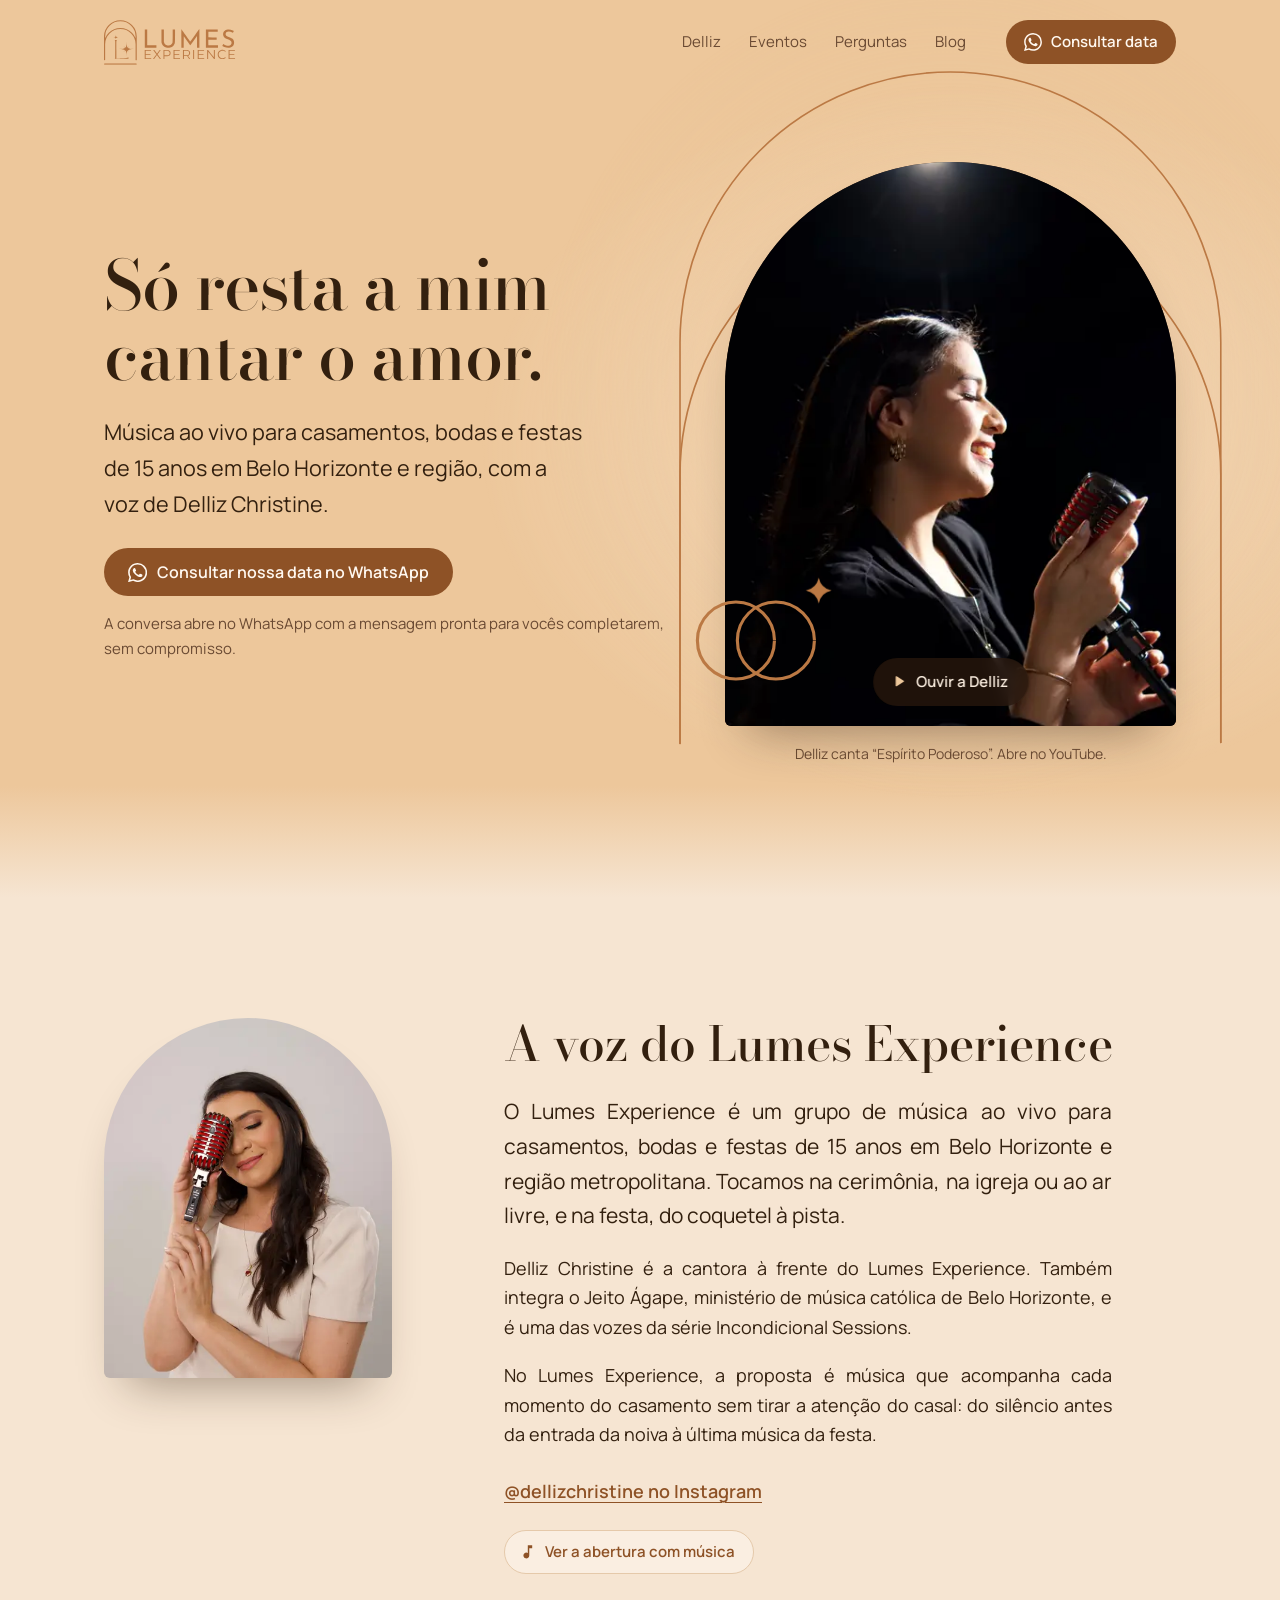
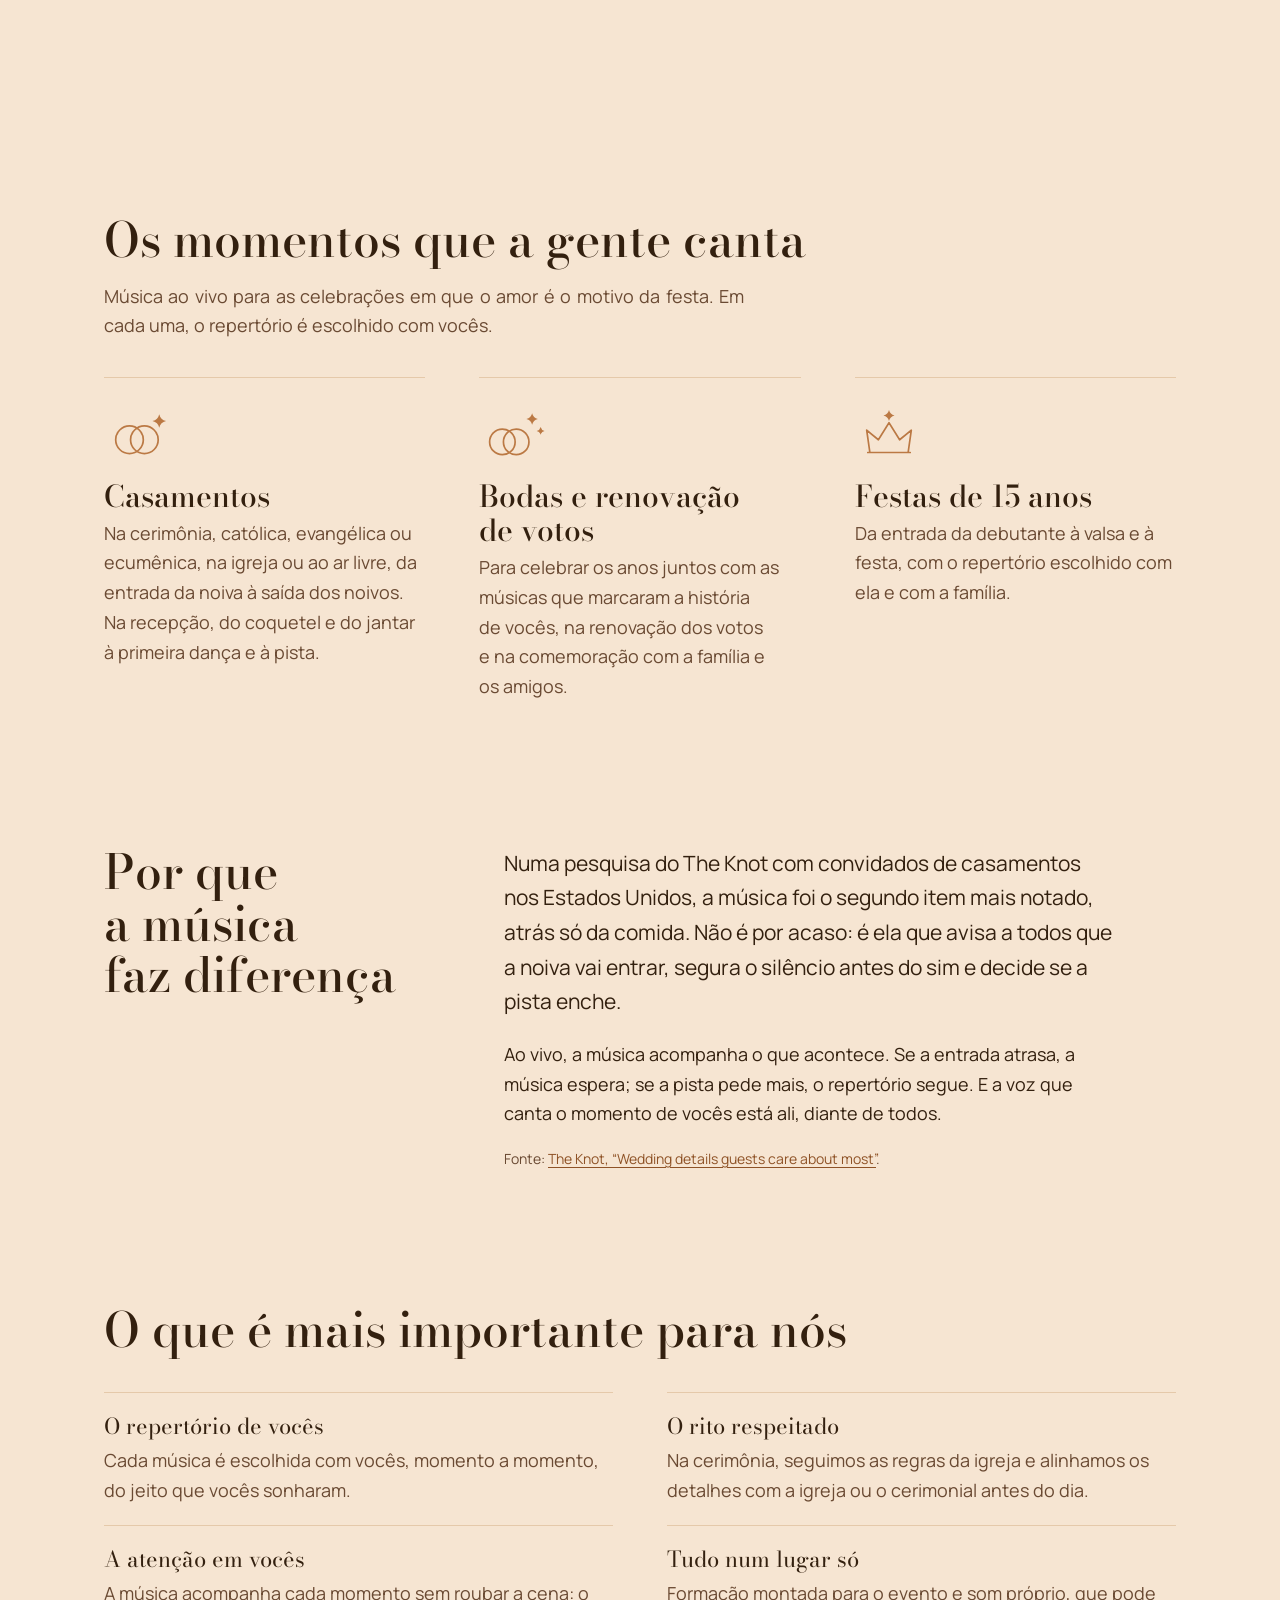
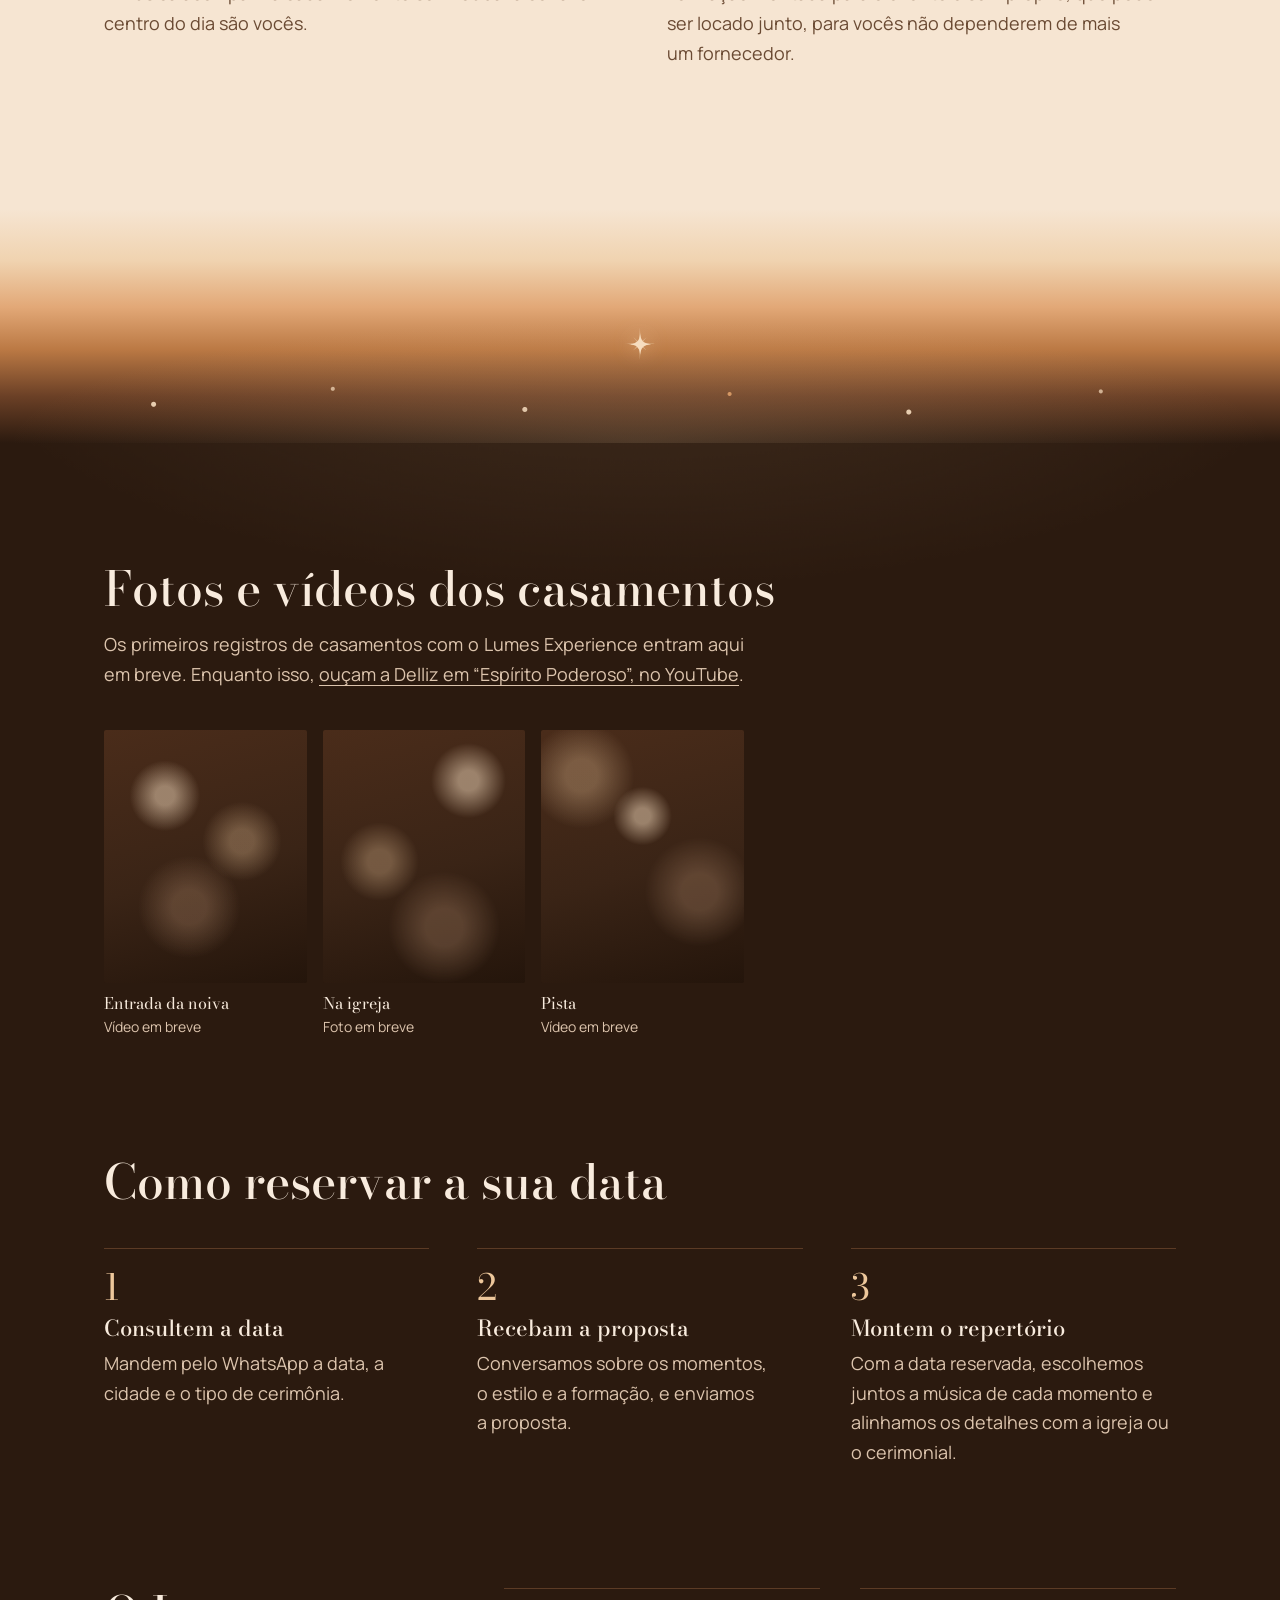
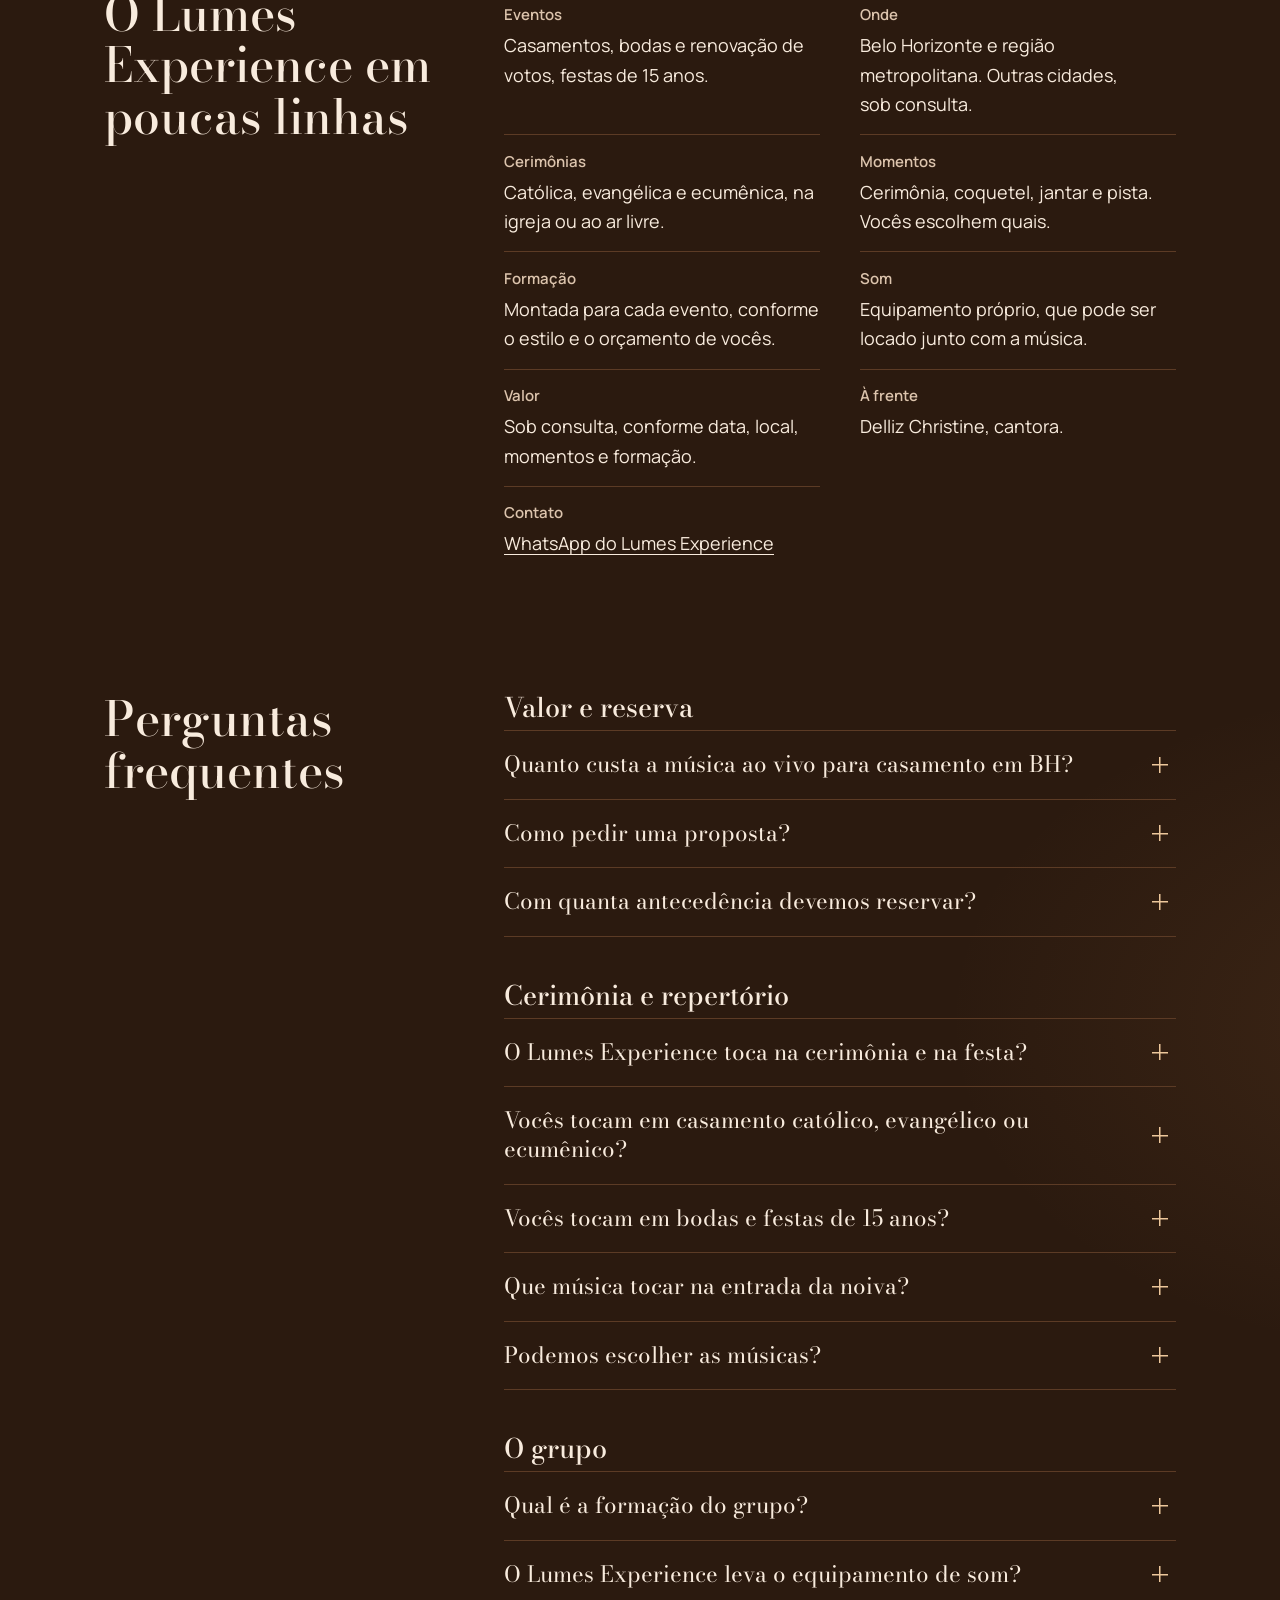
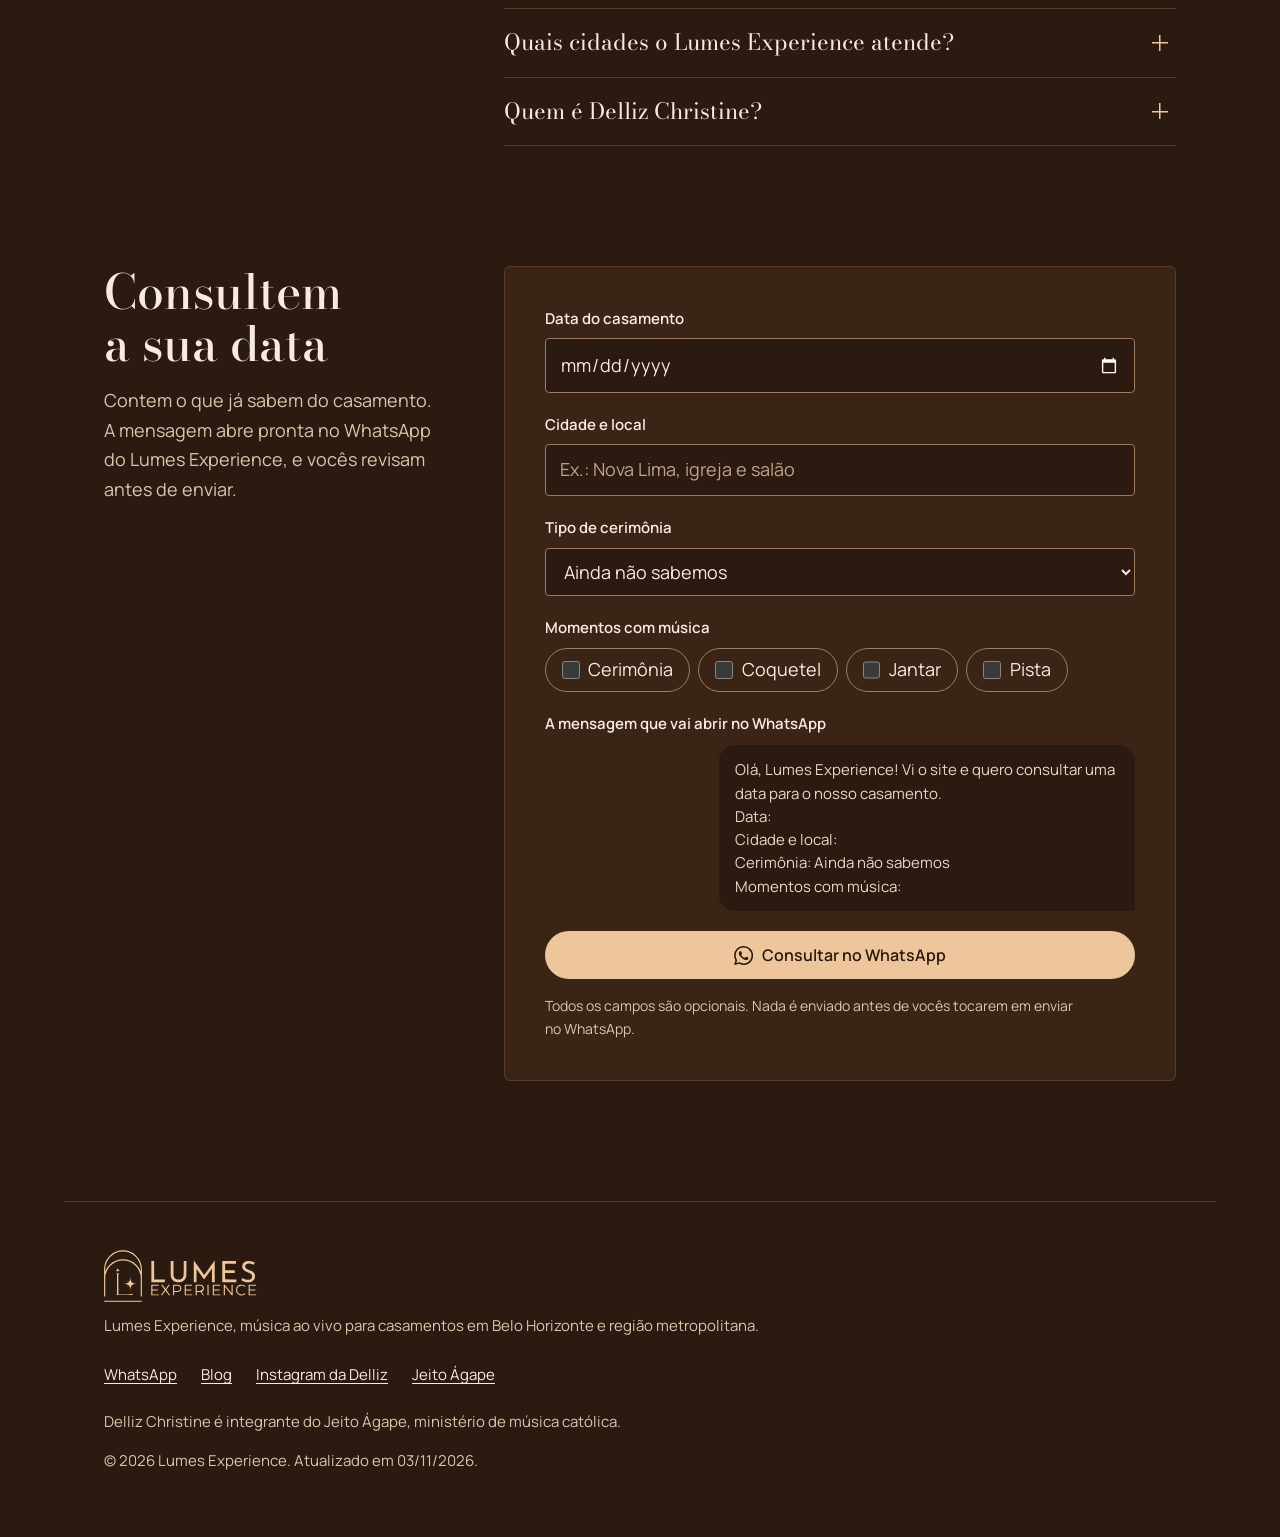
==== commit 9a1c1583: "feat: mote "Só resta a mim cantar o amor", alianças no topo, eventos e blog em arcos - Topo em tela " ====
--- a/index.html
+++ b/index.html
@@ -3,16 +3,16 @@
 <head>
   <meta charset="utf-8">
   <meta name="viewport" content="width=device-width, initial-scale=1, viewport-fit=cover">
-  <title>Música para casamento em BH, da cerimônia à festa | Lumes Experience</title>
-  <meta name="description" content="Música ao vivo para casamentos em BH e região, com a cantora Delliz Christine. Cerimônia católica, evangélica ou ecumênica e festa. Consulte sua data.">
+  <title>Música ao vivo para casamentos, bodas e 15 anos em BH | Lumes Experience</title>
+  <meta name="description" content="Música ao vivo para casamentos, bodas e festas de 15 anos em BH e região, com a cantora Delliz Christine. Cerimônia e festa. Consulte sua data.">
   <meta name="robots" content="index, follow, max-image-preview:large">
   <link rel="canonical" href="https://lumesexperience.com.br/">
 
   <meta property="og:type" content="website">
   <meta property="og:locale" content="pt_BR">
   <meta property="og:site_name" content="Lumes Experience">
-  <meta property="og:title" content="Lumes Experience: música ao vivo para casamentos em BH, do sim à pista">
-  <meta property="og:description" content="Cerimônia católica, evangélica ou ecumênica e recepção, do coquetel à pista. Com a cantora Delliz Christine à frente. Consulte sua data pelo WhatsApp.">
+  <meta property="og:title" content="Lumes Experience: só resta a mim cantar o amor">
+  <meta property="og:description" content="Música ao vivo para casamentos, bodas e festas de 15 anos em BH, com a cantora Delliz Christine. Consulte sua data pelo WhatsApp.">
   <meta property="og:url" content="https://lumesexperience.com.br/">
   <meta property="og:image" content="https://lumesexperience.com.br/assets/img/og-lumes.jpg">
   <meta property="og:image:width" content="1200">
@@ -33,7 +33,9 @@
   <script>
     document.documentElement.classList.add('js');
     try {
-      const forcar = new URLSearchParams(location.search).has('abertura');
+      const busca = new URLSearchParams(location.search);
+      if (busca.has('previa')) document.documentElement.classList.add('previa');
+      const forcar = busca.has('abertura');
       if ((forcar || (!sessionStorage.getItem('abertura-vista') && !location.hash)) && !matchMedia('(prefers-reduced-motion: reduce)').matches) {
         document.documentElement.classList.add('com-abertura');
       }
@@ -60,8 +62,8 @@
         "@type": "WebPage",
         "@id": "https://lumesexperience.com.br/#webpage",
         "url": "https://lumesexperience.com.br/",
-        "name": "Música para casamento em BH, da cerimônia à festa | Lumes Experience",
-        "description": "Música ao vivo para casamentos em BH e região, com a cantora Delliz Christine. Cerimônia católica, evangélica ou ecumênica e festa. Consulte sua data.",
+        "name": "Música ao vivo para casamentos, bodas e 15 anos em BH | Lumes Experience",
+        "description": "Música ao vivo para casamentos, bodas e festas de 15 anos em BH e região, com a cantora Delliz Christine. Cerimônia e festa. Consulte sua data.",
         "isPartOf": { "@id": "https://lumesexperience.com.br/#website" },
         "about": { "@id": "https://lumesexperience.com.br/#lumes" },
         "datePublished": "2026-10-20",
@@ -73,7 +75,7 @@
         "@id": "https://lumesexperience.com.br/#lumes",
         "name": "Lumes Experience",
         "url": "https://lumesexperience.com.br/",
-        "description": "Grupo de música ao vivo para casamentos em Belo Horizonte e região metropolitana, com a cantora Delliz Christine à frente. Toca na cerimônia (católica, evangélica ou ecumênica, na igreja ou ao ar livre) e na recepção, do coquetel à pista.",
+        "description": "Grupo de música ao vivo para casamentos, bodas e festas de 15 anos em Belo Horizonte e região metropolitana, com a cantora Delliz Christine à frente. Toca na cerimônia (católica, evangélica ou ecumênica, na igreja ou ao ar livre) e na recepção, do coquetel à pista.",
         "logo": "https://lumesexperience.com.br/assets/img/icon-512.png",
         "image": "https://lumesexperience.com.br/assets/img/og-lumes.jpg",
         "telephone": "+5531996154698",
@@ -133,6 +135,24 @@
         "areaServed": { "@type": "AdministrativeArea", "name": "Região Metropolitana de Belo Horizonte" }
       },
       {
+        "@type": "Service",
+        "@id": "https://lumesexperience.com.br/#bodas",
+        "name": "Música ao vivo para bodas e renovação de votos",
+        "serviceType": "Música para bodas e renovação de votos",
+        "description": "Música ao vivo para bodas e renovação de votos, na cerimônia e na comemoração, com as músicas que marcaram a história do casal.",
+        "provider": { "@id": "https://lumesexperience.com.br/#lumes" },
+        "areaServed": { "@type": "AdministrativeArea", "name": "Região Metropolitana de Belo Horizonte" }
+      },
+      {
+        "@type": "Service",
+        "@id": "https://lumesexperience.com.br/#quinze-anos",
+        "name": "Música ao vivo para festas de 15 anos",
+        "serviceType": "Música para festa de 15 anos",
+        "description": "Música ao vivo para festas de 15 anos: entrada da debutante, valsa e festa, com o repertório escolhido com ela e a família.",
+        "provider": { "@id": "https://lumesexperience.com.br/#lumes" },
+        "areaServed": { "@type": "AdministrativeArea", "name": "Região Metropolitana de Belo Horizonte" }
+      },
+      {
         "@type": "FAQPage",
         "@id": "https://lumesexperience.com.br/#perguntas",
         "isPartOf": { "@id": "https://lumesexperience.com.br/#webpage" },
@@ -142,6 +162,7 @@
           { "@type": "Question", "name": "Com quanta antecedência devemos reservar?", "acceptedAnswer": { "@type": "Answer", "text": "Assim que tiverem a data e o local. A data só fica garantida depois da reserva, então quanto antes vocês consultarem, maior a chance de ela estar livre." } },
           { "@type": "Question", "name": "O Lumes Experience toca na cerimônia e na festa?", "acceptedAnswer": { "@type": "Answer", "text": "Sim. Tocamos na cerimônia e na recepção: coquetel, jantar, primeira dança e pista. Vocês escolhem os momentos com música, e a proposta acompanha essa escolha." } },
           { "@type": "Question", "name": "Vocês tocam em casamento católico, evangélico ou ecumênico?", "acceptedAnswer": { "@type": "Answer", "text": "Sim. Tocamos em cerimônias católicas, evangélicas e ecumênicas, na igreja ou ao ar livre. Algumas igrejas permitem só música religiosa na cerimônia ou têm uma lista própria. Vale confirmar as orientações da igreja de vocês, e o repertório segue essas regras." } },
+          { "@type": "Question", "name": "Vocês tocam em bodas e festas de 15 anos?", "acceptedAnswer": { "@type": "Answer", "text": "Sim. Além de casamentos, fazemos bodas e renovação de votos e festas de 15 anos, na cerimônia e na festa, com o repertório escolhido com vocês." } },
           { "@type": "Question", "name": "Que música tocar na entrada da noiva?", "acceptedAnswer": { "@type": "Answer", "text": "Não existe uma música obrigatória: a escolha depende do rito e do estilo do casal. Entre os clássicos mais pedidos estão a Marcha Nupcial de Wagner, o Cânon em Ré de Pachelbel e a Ave Maria. A marcha de Mendelssohn costuma ficar para a saída dos noivos. Muitos casais preferem uma canção que tenha significado para os dois. Na igreja, confirmem antes se a música escolhida é permitida." } },
           { "@type": "Question", "name": "Podemos escolher as músicas?", "acceptedAnswer": { "@type": "Answer", "text": "Sim. O repertório é escolhido com vocês, momento a momento. Se quiserem uma música que não está no repertório, peçam com antecedência para avaliarmos o arranjo." } },
           { "@type": "Question", "name": "Qual é a formação do grupo?", "acceptedAnswer": { "@type": "Answer", "text": "A formação é montada para cada casamento, de acordo com o estilo e o orçamento do casal. Pode ser mais enxuta, para uma cerimônia intimista, ou mais completa, para encher a pista." } },
@@ -276,11 +297,12 @@
     }
 
     /* O tamanho óptico automático do Bodoni deixa o fio fino demais abaixo de ~60px ("BH" vira "BII"). */
-    h1, h2, h3, .marca, .momento__nome, .momento::before, .passo::before, .pergunta summary, .amostra figcaption {
+    h1, h2, h3, .marca, .promessa__nome, .depoimento blockquote, .passo::before, .pergunta summary, .amostra figcaption {
       font-variation-settings: "opsz" var(--opsz, 24);
     }
-    h3, .momento__nome, .pergunta summary, .amostra figcaption { --opsz: 12; }
-    .momento::before, .passo::before { --opsz: 14; }
+    h3, .promessa__nome, .pergunta summary, .amostra figcaption { --opsz: 12; }
+    .passo::before { --opsz: 14; }
+    .promessa__nome { --opsz: 14; }
     .marca { --opsz: 18; }
 
     h2 { font-size: clamp(2rem, 1.5rem + 2.2vw, 3rem); }
@@ -518,9 +540,35 @@
     }
     .voz__arcos path + path { animation-delay: 0.45s; }
 
+    .voz__aliancas {
+      position: absolute;
+      z-index: 1;
+      left: -13%;
+      bottom: 27%;
+      width: 32%;
+      height: auto;
+      overflow: visible;
+      pointer-events: none;
+      color: var(--terracota-marca);
+    }
+    .voz__aliancas circle {
+      fill: none;
+      stroke: currentColor;
+      stroke-width: 2.2;
+      stroke-dasharray: 1;
+      animation: desenhar-arco 1.6s cubic-bezier(0.45, 0, 0.2, 1) 0.9s both;
+    }
+    .voz__aliancas circle + circle { animation-delay: 1.15s; }
+    /* No computador o botão "Ouvir a Delliz" ocupa menos da foto: as alianças descem para o canto. */
+    @media (min-width: 60rem) {
+      .voz__aliancas { left: -11%; bottom: 6%; width: 38%; }
+    }
+    .voz__aliancas .brilho { fill: currentColor; transform-box: fill-box; transform-origin: center; animation: acender 1s ease 2.1s both; }
+
     /* Com a abertura na tela, a luz e os arcos da foto esperam a porta abrir para acender. */
     .com-abertura .voz__moldura::before,
-    .com-abertura .voz__arcos path { animation-play-state: paused; }
+    .com-abertura .voz__arcos path,
+    .com-abertura .voz__aliancas * { animation-play-state: paused; }
 
     @keyframes acender {
       from { opacity: 0; scale: 0.82; }
@@ -633,42 +681,69 @@
     .delliz__links { margin: 1.25rem 0 0; padding: 0; list-style: none; }
     .delliz__links a { display: inline-flex; align-items: center; min-height: 2.75rem; color: var(--terracota); font-weight: 600; }
 
-    /* ---------- Programa (momentos) ---------- */
-    .programa__parte { margin-top: 3.5rem; }
-    .programa__parte h3 { margin-bottom: 1.25rem; color: var(--terracota); font-size: clamp(1.5rem, 1.25rem + 1vw, 2rem); }
-
-    .momentos {
-      margin: 0;
-      padding: 0;
-      list-style: none;
-      counter-reset: momento;
-    }
-    .momentos--recepcao { counter-reset: momento 7; }
-
-    .momento {
+    /* ---------- Eventos: os momentos que a gente canta ----------
+       Três celebrações, sem caixas: fio, símbolo de traço da família da marca (alianças, alianças com brilho,
+       coroa) e o nome em Bodoni. Lado a lado no computador, empilhadas no celular. */
+    .eventos { display: grid; margin: 2.25rem 0 0; padding: 0; list-style: none; }
+    .evento {
       display: grid;
-      grid-template-columns: 2.75rem minmax(0, 1fr);
-      gap: 0.2rem 1rem;
-      padding-block: 1.1rem;
+      grid-template-columns: 3.5rem minmax(0, 1fr);
+      gap: 0.35rem 1.25rem;
+      padding-block: 1.5rem;
       border-top: 1px solid var(--dia-linha);
-      counter-increment: momento;
-    }
-    .momento::before {
-      content: counter(momento);
-      grid-row: span 2;
+    }
+    .evento__simbolo { grid-row: span 2; width: 3.5rem; height: auto; color: var(--terracota-marca); overflow: visible; }
+    .evento__simbolo :is(circle, path) { fill: none; stroke: currentColor; stroke-width: 1.6; stroke-linecap: round; stroke-linejoin: round; }
+    .evento__simbolo .brilho { fill: currentColor; stroke: none; }
+    .evento__nome { --opsz: 24; font-size: clamp(1.5rem, 1.3rem + 0.8vw, 1.875rem); line-height: 1.15; }
+    .evento p { margin: 0; color: var(--tinta-suave); }
+
+    @media (min-width: 56rem) {
+      .eventos { grid-template-columns: repeat(3, minmax(0, 1fr)); column-gap: clamp(2rem, 1rem + 3vw, 4rem); }
+      .evento { grid-template-columns: minmax(0, 1fr); align-content: start; padding-top: 2rem; }
+      .evento__simbolo { grid-row: auto; width: 4.25rem; margin-bottom: 0.75rem; }
+    }
+
+    /* ---------- Por que a música faz diferença ---------- */
+    .musica__texto { max-width: 38rem; }
+    .musica__texto p:first-child { font-size: clamp(1.125rem, 1rem + 0.45vw, 1.3125rem); }
+    .musica__fonte { color: var(--tinta-suave); font-size: 0.875rem; }
+    .musica__fonte a { color: var(--terracota); }
+
+    /* ---------- O que é mais importante para nós ---------- */
+    .promessas { display: grid; margin: 2.25rem 0 0; padding: 0; list-style: none; }
+    .promessa { padding-block: 1.25rem; border-top: 1px solid var(--dia-linha); }
+    .promessa__nome { display: block; font-family: var(--serif); font-size: 1.375rem; line-height: 1.25; }
+    .promessa p { margin: 0.35rem 0 0; color: var(--tinta-suave); }
+
+    @media (min-width: 48rem) {
+      .promessas { grid-template-columns: repeat(2, minmax(0, 1fr)); column-gap: clamp(2rem, 1rem + 3vw, 4rem); }
+    }
+
+    /* ---------- Depoimentos (prévia) ----------
+       Só aparecem com ?previa no endereço (classe .previa no <html>): por enquanto são exemplos para aprovar o
+       layout, com o selo "Exemplo". Com os depoimentos reais, tire data-previa da seção e os selos. */
+    [data-previa] { display: none; }
+    .previa [data-previa] { display: block; }
+    .depoimentos { display: grid; gap: 2rem; margin: 2.25rem 0 0; padding: 0; list-style: none; }
+    .depoimento { margin: 0; padding-top: 1.5rem; border-top: 1px solid var(--dia-linha); }
+    .depoimento blockquote { margin: 0; font-family: var(--serif); font-size: clamp(1.25rem, 1.1rem + 0.6vw, 1.5rem); line-height: 1.35; }
+    .depoimento blockquote p { margin: 0; text-align: start; }
+    .depoimento figcaption { margin-top: 1rem; color: var(--tinta-suave); font-size: 0.9375rem; }
+    .depoimento__selo {
+      display: inline-block;
+      margin-left: 0.4rem;
+      padding: 0.05rem 0.55rem;
+      border: 1px solid var(--terracota-marca);
+      border-radius: 999px;
       color: var(--terracota);
-      font-family: var(--serif);
-      font-size: 1.75rem;
-      line-height: 1;
-      font-variant-numeric: lining-nums;
-    }
-
-    .momento__nome { font-family: var(--serif); font-size: 1.375rem; line-height: 1.25; }
-    .momento__desc { margin: 0; color: var(--tinta-suave); }
+      font-size: 0.75rem;
+      font-weight: 600;
+      vertical-align: middle;
+    }
 
     @media (min-width: 56rem) {
-      .momento { grid-template-columns: 4rem 17rem minmax(0, 1fr); align-items: baseline; }
-      .momento::before { grid-row: auto; }
+      .depoimentos { grid-template-columns: repeat(3, minmax(0, 1fr)); column-gap: clamp(2rem, 1rem + 3vw, 4rem); }
     }
 
     /* O dia vira noite: a passagem da cerimônia para a recepção. */
@@ -714,13 +789,7 @@
     /* O brilho fica no começo da noite; o rodapé continua no escuro, sem emenda. */
     footer.noite { background: var(--noite); }
     .noite .introducao { color: var(--noite-suave); }
-    .noite .programa__parte h3 { color: var(--luz-clara); }
-    .noite .momento { border-top-color: var(--noite-linha); }
-    .noite .momento::before { color: var(--luz); }
-    .noite .momento__desc { color: var(--noite-suave); }
-
-    .recepcao { padding-top: 1rem; }
-    .recepcao .programa__parte { margin-top: 0; }
+
 
     /* ---------- Amostras ---------- */
     .amostras__grade {
@@ -1137,7 +1206,7 @@
         <path class="intro__linha intro__linha--2" d="M561.5 2032H1581.5"/>
         <g transform="translate(761.5 2080) scale(.5175) translate(-720 -1273)"><path class="intro__experience" d="M 720 1333l0 61 43 0 43 0 0-6 0-5-36 0-37 0 0-23 0-22 32 0 31 0 0-6 0-5-31 0-32 0 0-21 0-22 35 0 36-1 0-5 0-5-42 0-42 0 0 60 zM 844 1290c7 9 17 22 22 29l9 12-4 5c-5 8-40 55-41 57-1 1 0 1 6 1l8 0 19-27 19-26 3 3c1 1 10 13 19 26l18 24 7 0c5 0 7 0 6-1 0-1-10-15-22-31-12-16-22-30-22-31 0 0 4-6 8-12 5-6 14-19 21-29l13-17-7 0-7 0-18 24c-9 14-18 25-18 25 0 0-9-11-18-25l-18-24-8 0-7 0 12 17 zM 969 1333l0 61 6 0 6 0 0-19 0-19 22 0c18-1 24-1 30-3 13-3 22-11 27-21 4-10 4-26 0-36-3-6-11-14-17-17-11-5-16-6-46-6l-28 0 0 60zm 61-47c9 3 16 9 19 16 2 6 2 18 0 24-3 7-10 13-18 16-6 2-10 2-29 2l-21 0 0-30 0-30 21 0c19 0 23 0 28 2 zM 1102 1333l0 61 43 0 43 0 0-6 0-5-36 0-37 0 0-23 0-22 32 0 31 0 0-6 0-5-31 0-32 0 0-22 0-21 35 0 35 0 0-6 0-5-41 0-42 0 0 60 zM 1227 1333l0 61 6 0 7 0 0-19 1-20 21 0 21 0 13 19 14 20 7 0c6 0 7 0 6-1-5-7-28-40-28-40 0-1 3-2 7-4 5-3 12-9 15-14 6-9 7-28 2-38-4-8-10-14-17-18-10-5-15-6-47-6l-28 0 0 60zm 66-46c11 6 16 14 16 27 0 9-3 16-8 22-9 7-17 9-44 9l-17 0 0-31 0-30 23 0c23 0 24 1 30 3 zM 1362 1333l0 61 7 0 6 0 0-61 0-60-6 0-7 0 0 60 zM 1423 1333l0 61 43 0 43 0 0-6 0-5-36 0-37 0 0-23 0-22 32 0 31 0 0-6 0-5-31 0-32 0 0-21 0-22 35 0 36-1 0-5 0-5-42 0-42 0 0 60 zM 1548 1333l0 61 6 0 7 0 0-49 1-49 38 49 39 49 6 0 5 0 0-61 0-60-6 0-7 0 0 49 0 48-39-48-38-49-6 0-6 0 0 60 zM 1734 1274c-21 5-37 20-44 41-2 8-3 23-1 32 5 22 21 39 43 45 13 4 30 3 44-2 6-2 18-10 19-12 0-1-1-3-4-5l-3-4-6 4c-12 11-34 13-50 7-29-12-41-47-23-75 11-17 34-26 56-20 7 1 11 3 18 8l5 4 4-3c1-2 3-4 3-5 0-1-7-7-13-10-11-7-34-9-48-5 zM 1832 1333l0 61 43 0 43 0 0-6 0-5-36 0-37 0 0-23 0-22 32 0 31 0 0-6 0-5-31 0-32 0 0-21 0-22 35 0 36-1 0-5 0-5-42 0-42 0 0 60 z"/></g>
       </svg>
-      <p class="intro__frase">Música ao vivo para casamentos em BH</p>
+      <p class="intro__frase">Casamentos, bodas e 15 anos em BH</p>
     </div>
     <button class="intro__pular" type="button">Pular abertura</button>
   </div>
@@ -1148,7 +1217,7 @@
     <a class="marca" href="./" aria-label="Lumes Experience, página inicial"><svg viewBox="0 0 1745 594" aria-hidden="true"><use href="#marca-logo"/></svg></a>
     <nav class="topo__nav" aria-label="Seções">
       <a href="#delliz">Delliz</a>
-      <a href="#momentos">Momentos</a>
+      <a href="#eventos">Eventos</a>
       <a href="#perguntas">Perguntas</a>
       <a href="blog/">Blog</a>
     </nav>
@@ -1163,8 +1232,8 @@
     <section class="abertura" aria-labelledby="titulo">
       <div class="abertura__grade conteudo">
       <div class="abertura__texto">
-        <h1 id="titulo">Música ao vivo para casamentos, do sim à pista.</h1>
-        <p class="abertura__lead">Com a cantora Delliz Christine, na cerimônia e na recepção, em Belo Horizonte e região metropolitana.</p>
+        <h1 id="titulo">Só resta a mim cantar o amor.</h1>
+        <p class="abertura__lead">Música ao vivo para casamentos, bodas e festas de 15 anos em Belo Horizonte e região, com a voz de Delliz Christine.</p>
         <div class="abertura__acoes" id="acoes-abertura">
           <a class="botao" data-cta="abertura" target="_blank" rel="noopener"
              href="https://wa.me/5531996154698?text=Ol%C3%A1%2C%20Lumes%20Experience!%20Vi%20o%20site%20e%20quero%20consultar%20uma%20data%20para%20o%20nosso%20casamento.%0AData%3A%20%0ACidade%20e%20local%3A%20%0ACerim%C3%B4nia%3A%20%0AMomentos%20com%20m%C3%BAsica%3A%20">
@@ -1182,6 +1251,12 @@
           <svg class="voz__arcos" viewBox="-12 -22 124 153" aria-hidden="true">
             <path pathLength="1" d="M-10 129V40A60 60 0 0 1 110 40V129"/>
             <path pathLength="1" d="M-10 129V69.4A60 60 0 0 1 110 69.4V129"/>
+          </svg>
+          <!-- As alianças, em traço terracota, pousadas no canto da foto: o casamento como foco. -->
+          <svg class="voz__aliancas" viewBox="0 0 120 84" aria-hidden="true">
+            <circle pathLength="1" cx="42" cy="48" r="27"/>
+            <circle pathLength="1" cx="70" cy="48" r="27"/>
+            <path class="brilho" d="M100 4q1.6 7.4 9 9q-7.4 1.6-9 9q-1.6-7.4-9-9q7.4-1.6 9-9Z"/>
           </svg>
           <a class="voz__capa" href="https://www.youtube.com/shorts/NBmB7i5MffI" target="_blank" rel="noopener"
              aria-label="Ouvir a Delliz: Delliz Christine canta “Espírito Poderoso”, no YouTube">
@@ -1215,7 +1290,7 @@
                alt="Delliz Christine, de vestido claro, sorri de olhos fechados com um microfone vintage junto ao rosto">
         </picture>
         <div class="delliz__texto">
-          <p>O Lumes Experience é um grupo de música ao vivo para casamentos em Belo Horizonte e região metropolitana. Tocamos na cerimônia, na igreja ou ao ar livre, e na recepção, do coquetel à pista.</p>
+          <p>O Lumes Experience é um grupo de música ao vivo para casamentos, bodas e festas de 15 anos em Belo Horizonte e região metropolitana. Tocamos na cerimônia, na igreja ou ao ar livre, e na festa, do coquetel à pista.</p>
           <p>Delliz Christine é a cantora à frente do Lumes Experience. Também integra o Jeito Ágape, ministério de música católica de Belo Horizonte, e é uma das vozes da série Incondicional Sessions.</p>
           <p>No Lumes Experience, a proposta é música que acompanha cada momento do casamento sem tirar a atenção do casal: do silêncio antes da entrada da noiva à última música da festa.</p>
           <ul class="delliz__links">
@@ -1229,39 +1304,64 @@
       </div>
     </section>
 
-    <section class="secao secao--seguida secao--emenda conteudo" id="momentos" aria-labelledby="titulo-momentos">
-      <h2 id="titulo-momentos">Música para cada momento do casamento</h2>
-      <p class="introducao">O repertório é escolhido com vocês, momento a momento. Este é o roteiro mais comum de um casamento; cada rito e cada casal ajustam o seu.</p>
-
-      <div class="programa__parte">
-        <h3>Na cerimônia</h3>
-        <ol class="momentos">
-          <li class="momento"><span class="momento__nome">Chegada dos convidados</span><p class="momento__desc">Música suave enquanto a igreja ou o espaço se enche.</p></li>
-          <li class="momento"><span class="momento__nome">Cortejo</span><p class="momento__desc">Noivo, pais e padrinhos entram, e cada entrada pode ter a sua música.</p></li>
-          <li class="momento"><span class="momento__nome">Entrada da noiva</span><p class="momento__desc">O momento mais esperado: um clássico como o Cânon em Ré ou a canção que conta a história de vocês.</p></li>
-          <li class="momento"><span class="momento__nome">Celebração</span><p class="momento__desc">Cantos e aclamações conforme o rito, na missa, no culto ou na cerimônia ecumênica.</p></li>
-          <li class="momento"><span class="momento__nome">Alianças</span><p class="momento__desc">Música para a entrada e a troca das alianças.</p></li>
-          <li class="momento"><span class="momento__nome">Assinaturas</span><p class="momento__desc">A música segue enquanto noivos e padrinhos assinam.</p></li>
-          <li class="momento"><span class="momento__nome">Saída dos noivos</span><p class="momento__desc">Uma música alegre para a saída, já com clima de festa.</p></li>
-        </ol>
+    <section class="secao conteudo" id="eventos" aria-labelledby="titulo-eventos">
+      <h2 id="titulo-eventos">Os momentos que a gente canta</h2>
+      <p class="introducao">Música ao vivo para as celebrações em que o amor é o motivo da festa. Em cada uma, o repertório é escolhido com vocês.</p>
+      <ul class="eventos">
+        <li class="evento">
+          <svg class="evento__simbolo" viewBox="0 0 64 48" aria-hidden="true"><circle cx="24" cy="28" r="13"/><circle cx="38" cy="28" r="13"/><path class="brilho" d="M52 4q1.2 5.2 6.4 6.4q-5.2 1.2-6.4 6.4q-1.2-5.2-6.4-6.4q5.2-1.2 6.4-6.4Z"/></svg>
+          <h3 class="evento__nome">Casamentos</h3>
+          <p>Na cerimônia, católica, evangélica ou ecumênica, na igreja ou ao ar livre, da entrada da noiva à saída dos noivos. Na recepção, do coquetel e do jantar à primeira dança e à pista.</p>
+        </li>
+        <li class="evento">
+          <svg class="evento__simbolo" viewBox="0 0 64 48" aria-hidden="true"><circle cx="22" cy="30" r="12"/><circle cx="35" cy="30" r="12"/><path class="brilho" d="M50 3q1 4.4 5.4 5.4q-4.4 1-5.4 5.4q-1-4.4-5.4-5.4q4.4-1 5.4-5.4Z"/><path class="brilho" d="M58 16q.7 3 3.7 3.7q-3 .7-3.7 3.7q-.7-3-3.7-3.7q3-.7 3.7-3.7Z"/></svg>
+          <h3 class="evento__nome">Bodas e renovação de votos</h3>
+          <p>Para celebrar os anos juntos com as músicas que marcaram a história de vocês, na renovação dos votos e na comemoração com a família e os amigos.</p>
+        </li>
+        <li class="evento">
+          <svg class="evento__simbolo" viewBox="0 0 64 48" aria-hidden="true"><path d="M12 40h40M14 40l-3-21 11 9 10-16 10 16 11-9-3 21"/><path class="brilho" d="M32 0q1 4.2 5.2 5.2q-4.2 1-5.2 5.2q-1-4.2-5.2-5.2q4.2-1 5.2-5.2Z"/></svg>
+          <h3 class="evento__nome">Festas de 15 anos</h3>
+          <p>Da entrada da debutante à valsa e à festa, com o repertório escolhido com ela e com a família.</p>
+        </li>
+      </ul>
+    </section>
+
+    <section class="secao secao--seguida conteudo" id="musica" aria-labelledby="titulo-musica">
+      <div class="duas-colunas">
+        <h2 id="titulo-musica">Por que a música faz diferença</h2>
+        <div class="musica__texto">
+          <p>Numa pesquisa do The Knot com convidados de casamentos nos Estados Unidos, a música foi o segundo item mais notado, atrás só da comida. Não é por acaso: é ela que avisa a todos que a noiva vai entrar, segura o silêncio antes do sim e decide se a pista enche.</p>
+          <p>Ao vivo, a música acompanha o que acontece. Se a entrada atrasa, a música espera; se a pista pede mais, o repertório segue. E a voz que canta o momento de vocês está ali, diante de todos.</p>
+          <p class="musica__fonte">Fonte: <a href="https://www.theknot.com/content/wedding-details-guests-care-about-most" target="_blank" rel="noopener">The Knot, “Wedding details guests care about most”</a>.</p>
+        </div>
       </div>
     </section>
 
+    <section class="secao secao--seguida conteudo" id="compromisso" aria-labelledby="titulo-compromisso">
+      <h2 id="titulo-compromisso">O que é mais importante para nós</h2>
+      <ul class="promessas">
+        <li class="promessa"><span class="promessa__nome">O repertório de vocês</span><p>Cada música é escolhida com vocês, momento a momento, do jeito que vocês sonharam.</p></li>
+        <li class="promessa"><span class="promessa__nome">O rito respeitado</span><p>Na cerimônia, seguimos as regras da igreja e alinhamos os detalhes com a igreja ou o cerimonial antes do dia.</p></li>
+        <li class="promessa"><span class="promessa__nome">A atenção em vocês</span><p>A música acompanha cada momento sem roubar a cena: o centro do dia são vocês.</p></li>
+        <li class="promessa"><span class="promessa__nome">Tudo num lugar só</span><p>Formação montada para o evento e som próprio, que pode ser locado junto, para vocês não dependerem de mais um fornecedor.</p></li>
+      </ul>
+    </section>
+
+    <!-- Depoimentos: por enquanto são EXEMPLOS para aprovar o layout com o cliente. Só aparecem com ?previa no endereço
+         e levam o selo "Exemplo". Nunca vão para o JSON-LD. Quando chegarem os reais (com autorização do casal),
+         troque os textos, tire os selos e o atributo data-previa da seção. -->
+    <section class="secao secao--seguida conteudo" id="depoimentos" aria-labelledby="titulo-depoimentos" data-previa data-nosnippet>
+      <h2 id="titulo-depoimentos">Quem já viveu</h2>
+      <ul class="depoimentos">
+        <li><figure class="depoimento"><blockquote><p>“Quando a Delliz começou a cantar na entrada da noiva, a igreja inteira se emocionou. Até hoje os convidados falam disso.”</p></blockquote><figcaption>Ana e Rafael, casamento <span class="depoimento__selo">Exemplo</span></figcaption></figure></li>
+        <li><figure class="depoimento"><blockquote><p>“Combinaram cada detalhe com a paróquia e a festa não teve um minuto de silêncio. A gente só precisou aproveitar.”</p></blockquote><figcaption>Juliana e Pedro, casamento <span class="depoimento__selo">Exemplo</span></figcaption></figure></li>
+        <li><figure class="depoimento"><blockquote><p>“Na renovação dos nossos votos, tocaram a música do nosso casamento, 25 anos depois. Foi como casar de novo.”</p></blockquote><figcaption>Marta e José, bodas de prata <span class="depoimento__selo">Exemplo</span></figcaption></figure></li>
+      </ul>
+    </section>
+
     <div class="anoitecer" aria-hidden="true"><svg class="anoitecer__estrela" viewBox="0 0 460 460"><use href="#marca-estrela"/></svg></div>
 
     <div class="noite">
-      <section class="recepcao conteudo" aria-label="Música na recepção">
-        <div class="programa__parte">
-          <h3>Na recepção</h3>
-          <ol class="momentos momentos--recepcao" start="8">
-            <li class="momento"><span class="momento__nome">Coquetel</span><p class="momento__desc">Música ao vivo para receber os convidados e embalar as conversas.</p></li>
-            <li class="momento"><span class="momento__nome">Jantar</span><p class="momento__desc">Repertório mais tranquilo, no volume certo para conversar.</p></li>
-            <li class="momento"><span class="momento__nome">Primeira dança</span><p class="momento__desc">A música do casal, tocada ao vivo, abrindo a pista.</p></li>
-            <li class="momento"><span class="momento__nome">Pista</span><p class="momento__desc">Festa aberta, com repertório pensado para os convidados de vocês.</p></li>
-          </ol>
-        </div>
-      </section>
-
       <section class="secao conteudo" id="amostras" aria-labelledby="titulo-amostras">
         <h2 id="titulo-amostras">Fotos e vídeos dos casamentos</h2>
         <p class="introducao">Os primeiros registros de casamentos com o Lumes Experience entram aqui em breve. Enquanto isso, <a href="https://www.youtube.com/shorts/NBmB7i5MffI" target="_blank" rel="noopener">ouçam a Delliz em “Espírito Poderoso”, no YouTube</a>.</p>
@@ -1320,10 +1420,11 @@
         <div class="duas-colunas">
           <h2 id="titulo-fatos">O Lumes Experience em poucas linhas</h2>
           <dl class="fatos__lista">
+            <div class="fato"><dt>Eventos</dt><dd>Casamentos, bodas e renovação de votos, festas de 15 anos.</dd></div>
             <div class="fato"><dt>Onde</dt><dd>Belo Horizonte e região metropolitana. Outras cidades, sob consulta.</dd></div>
             <div class="fato"><dt>Cerimônias</dt><dd>Católica, evangélica e ecumênica, na igreja ou ao ar livre.</dd></div>
             <div class="fato"><dt>Momentos</dt><dd>Cerimônia, coquetel, jantar e pista. Vocês escolhem quais.</dd></div>
-            <div class="fato"><dt>Formação</dt><dd>Montada para cada casamento, conforme o estilo e o orçamento do casal.</dd></div>
+            <div class="fato"><dt>Formação</dt><dd>Montada para cada evento, conforme o estilo e o orçamento de vocês.</dd></div>
             <div class="fato"><dt>Som</dt><dd>Equipamento próprio, que pode ser locado junto com a música.</dd></div>
             <div class="fato"><dt>Valor</dt><dd>Sob consulta, conforme data, local, momentos e formação.</dd></div>
             <div class="fato"><dt>À frente</dt><dd>Delliz Christine, cantora.</dd></div>
@@ -1346,6 +1447,7 @@
               <h3>Cerimônia e repertório</h3>
               <details class="pergunta"><summary>O Lumes Experience toca na cerimônia e na festa?</summary><div class="pergunta__resposta"><p>Sim. Tocamos na cerimônia e na recepção: coquetel, jantar, primeira dança e pista. Vocês escolhem os momentos com música, e a proposta acompanha essa escolha.</p></div></details>
               <details class="pergunta"><summary>Vocês tocam em casamento católico, evangélico ou ecumênico?</summary><div class="pergunta__resposta"><p>Sim. Tocamos em cerimônias católicas, evangélicas e ecumênicas, na igreja ou ao ar livre. Algumas igrejas permitem só música religiosa na cerimônia ou têm uma lista própria. Vale confirmar as orientações da igreja de vocês, e o repertório segue essas regras.</p></div></details>
+              <details class="pergunta"><summary>Vocês tocam em bodas e festas de 15 anos?</summary><div class="pergunta__resposta"><p>Sim. Além de casamentos, fazemos bodas e renovação de votos e festas de 15 anos, na cerimônia e na festa, com o repertório escolhido com vocês.</p></div></details>
               <details class="pergunta"><summary>Que música tocar na entrada da noiva?</summary><div class="pergunta__resposta"><p>Não existe uma música obrigatória: a escolha depende do rito e do estilo do casal. Entre os clássicos mais pedidos estão a Marcha Nupcial de Wagner, o Cânon em Ré de Pachelbel e a Ave Maria. A marcha de Mendelssohn costuma ficar para a saída dos noivos. Muitos casais preferem uma canção que tenha significado para os dois. Na igreja, confirmem antes se a música escolhida é permitida.</p></div></details>
               <details class="pergunta"><summary>Podemos escolher as músicas?</summary><div class="pergunta__resposta"><p>Sim. O repertório é escolhido com vocês, momento a momento. Se quiserem uma música que não está no repertório, peçam com antecedência para avaliarmos o arranjo.</p></div></details>
             </div>
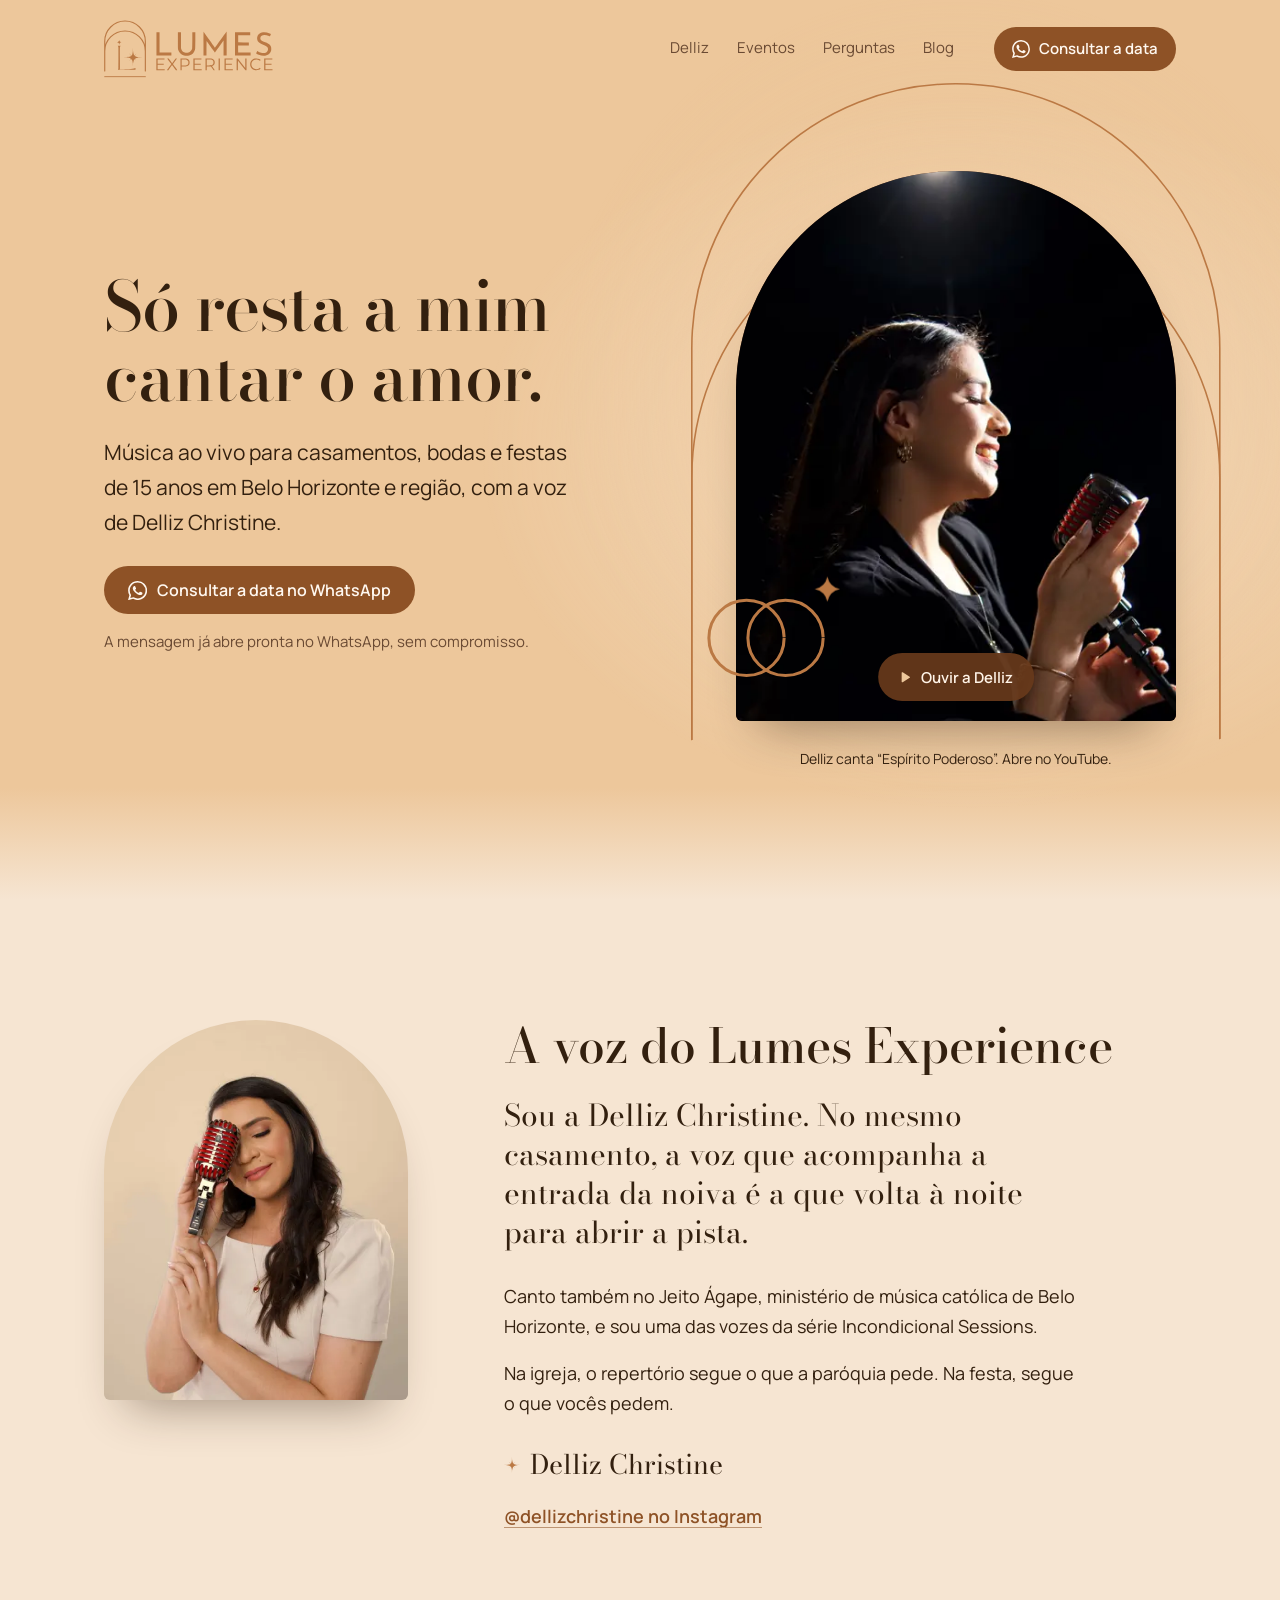
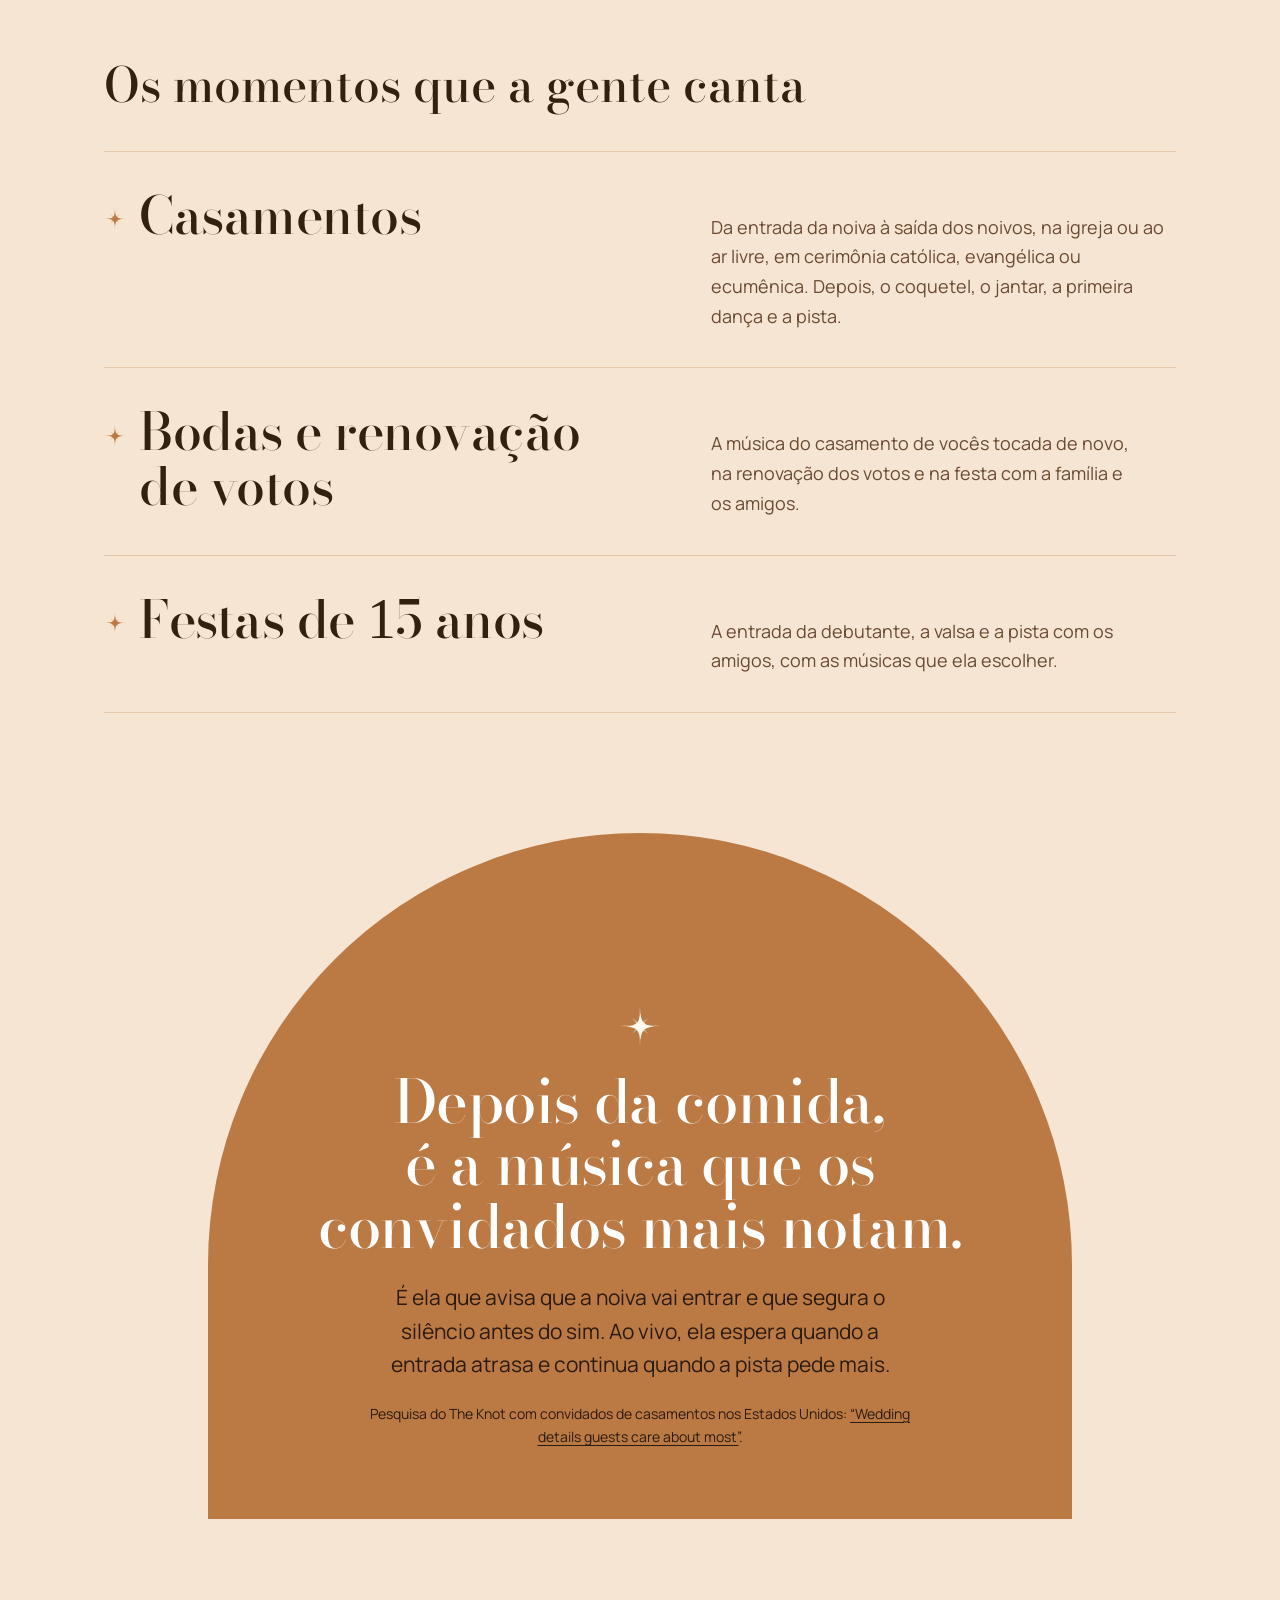
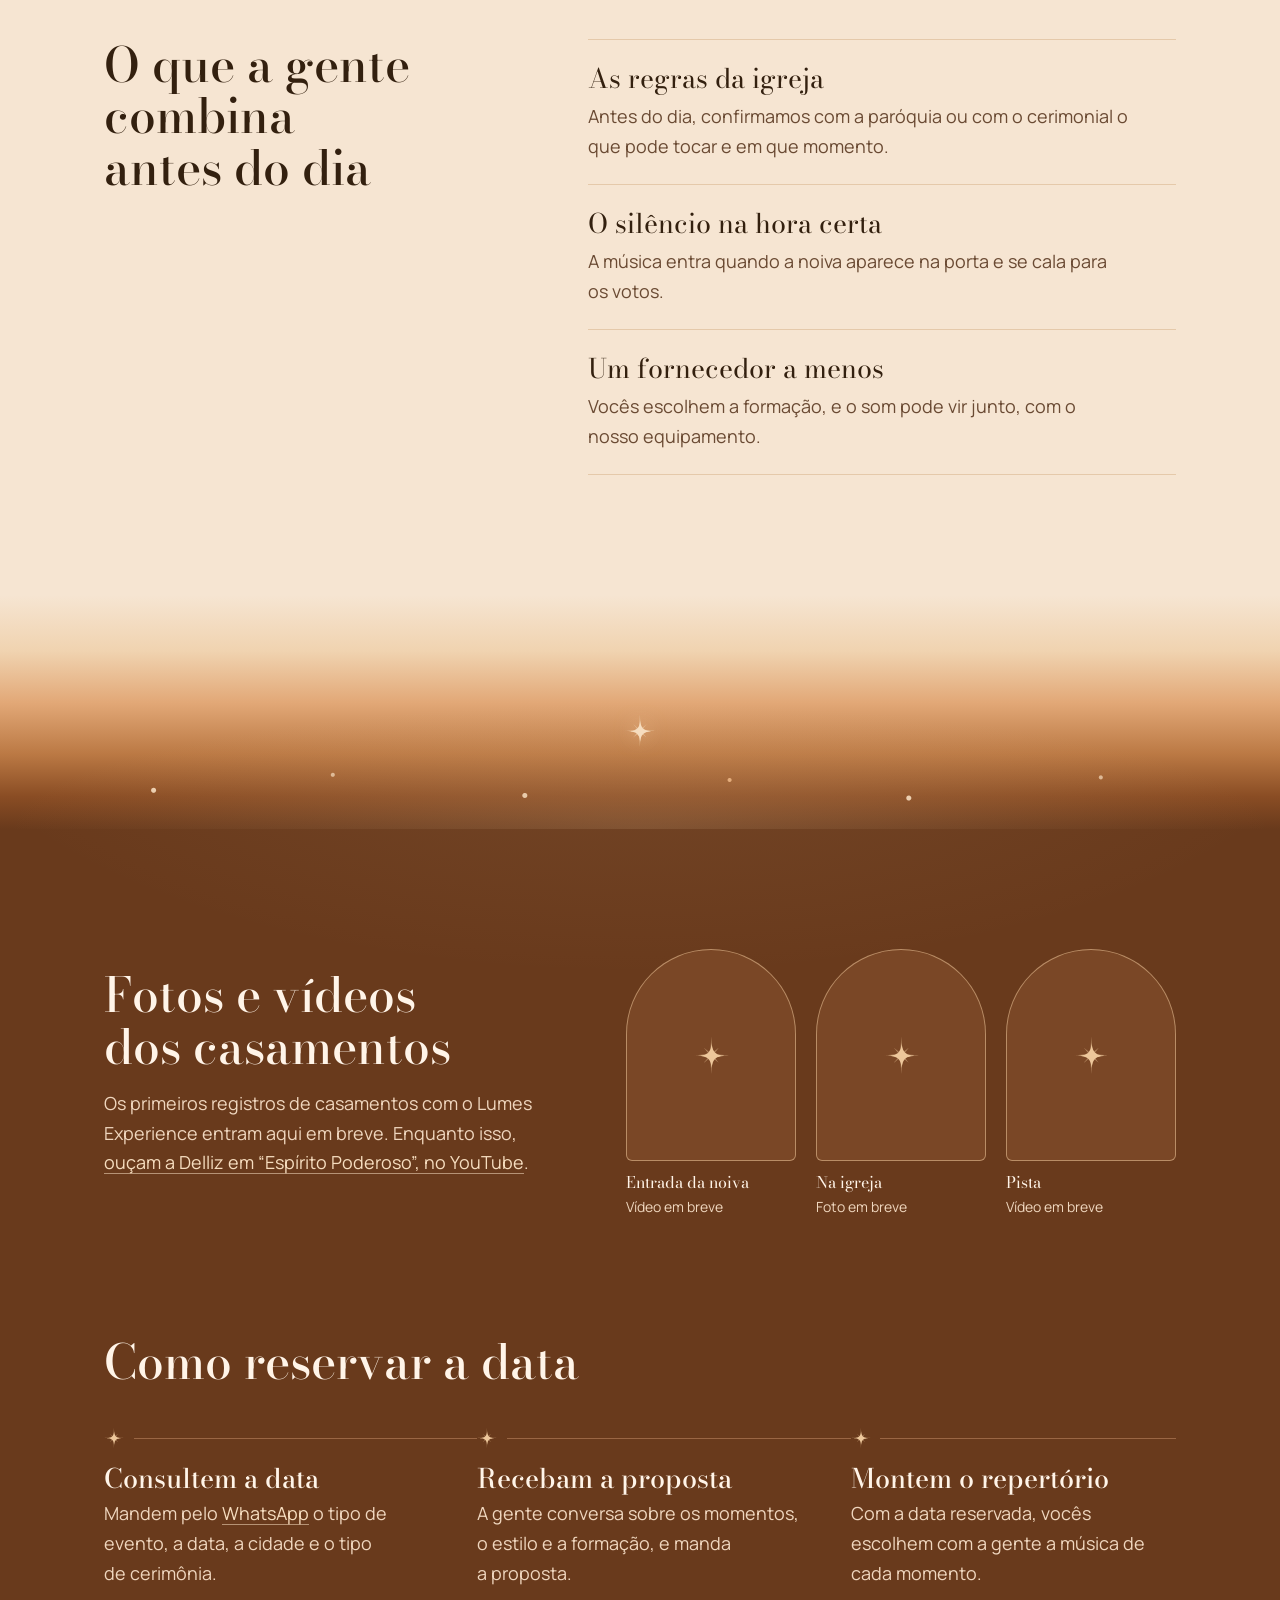
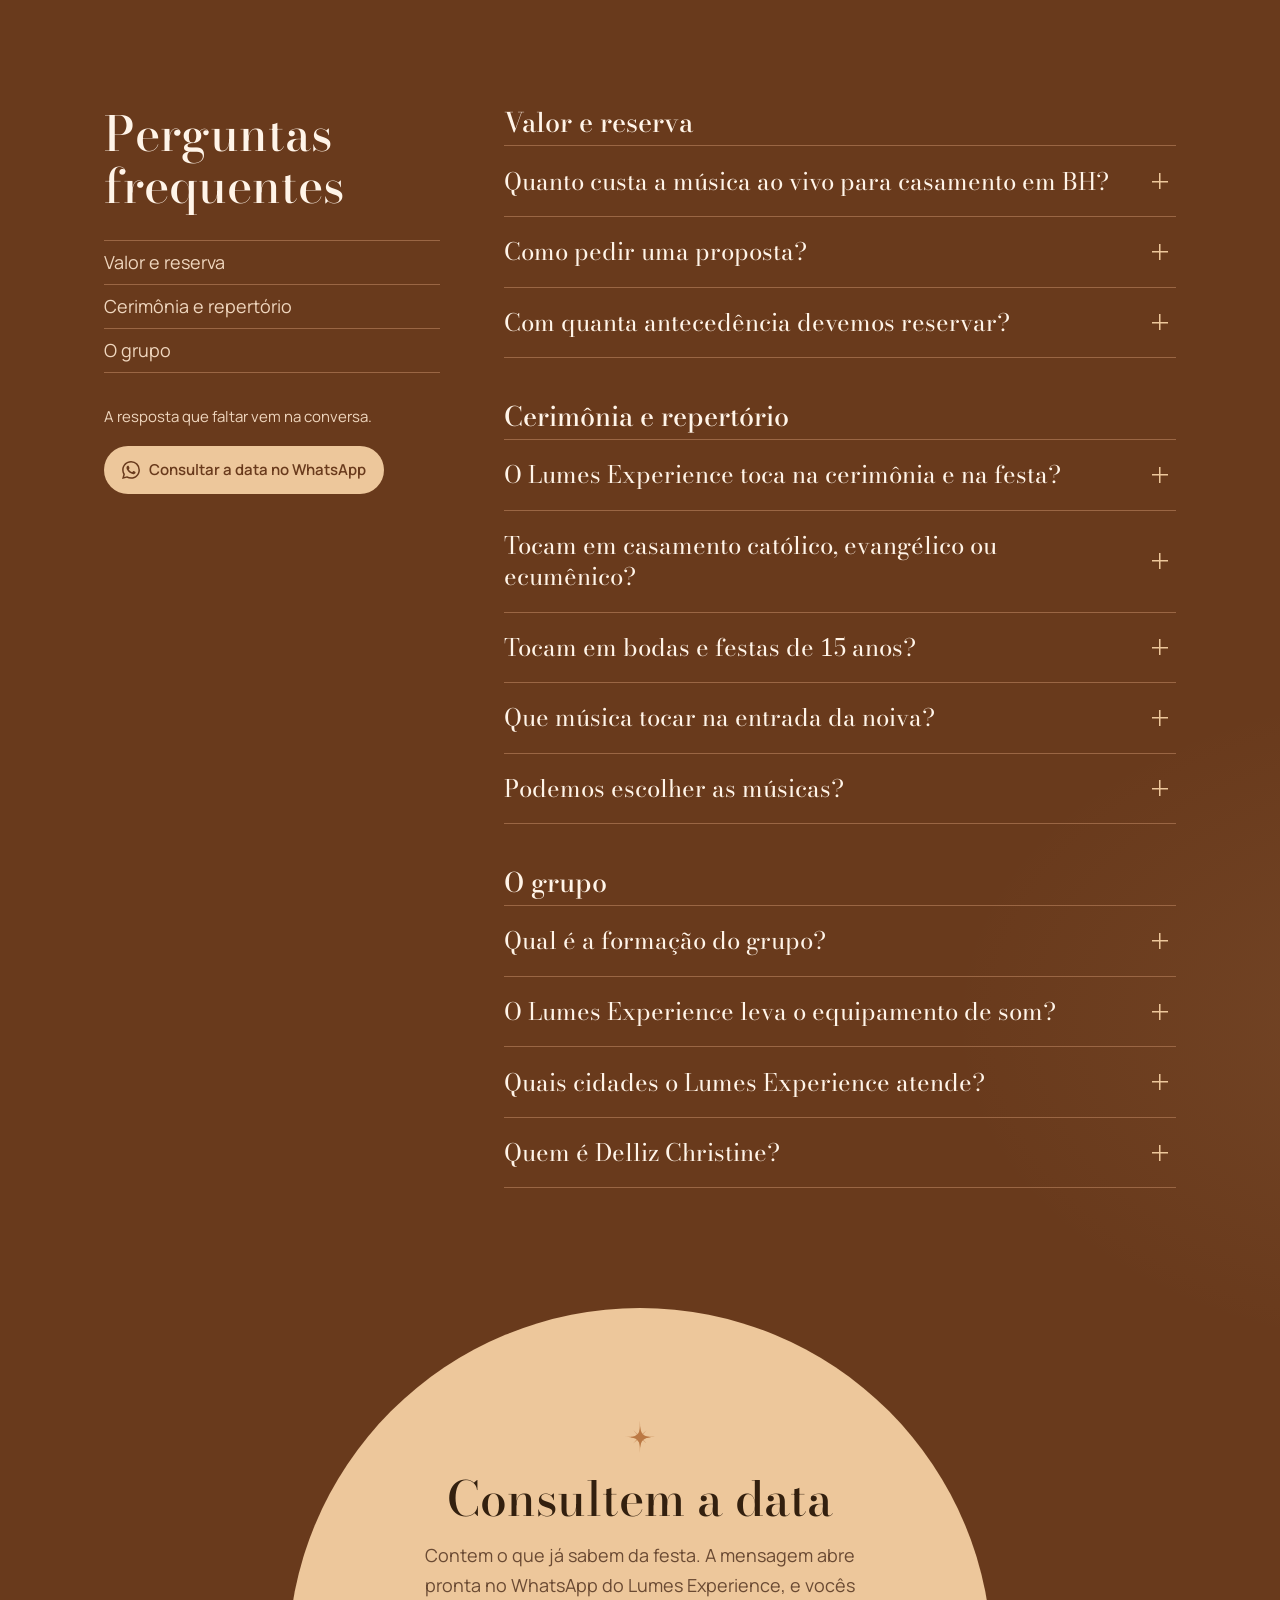
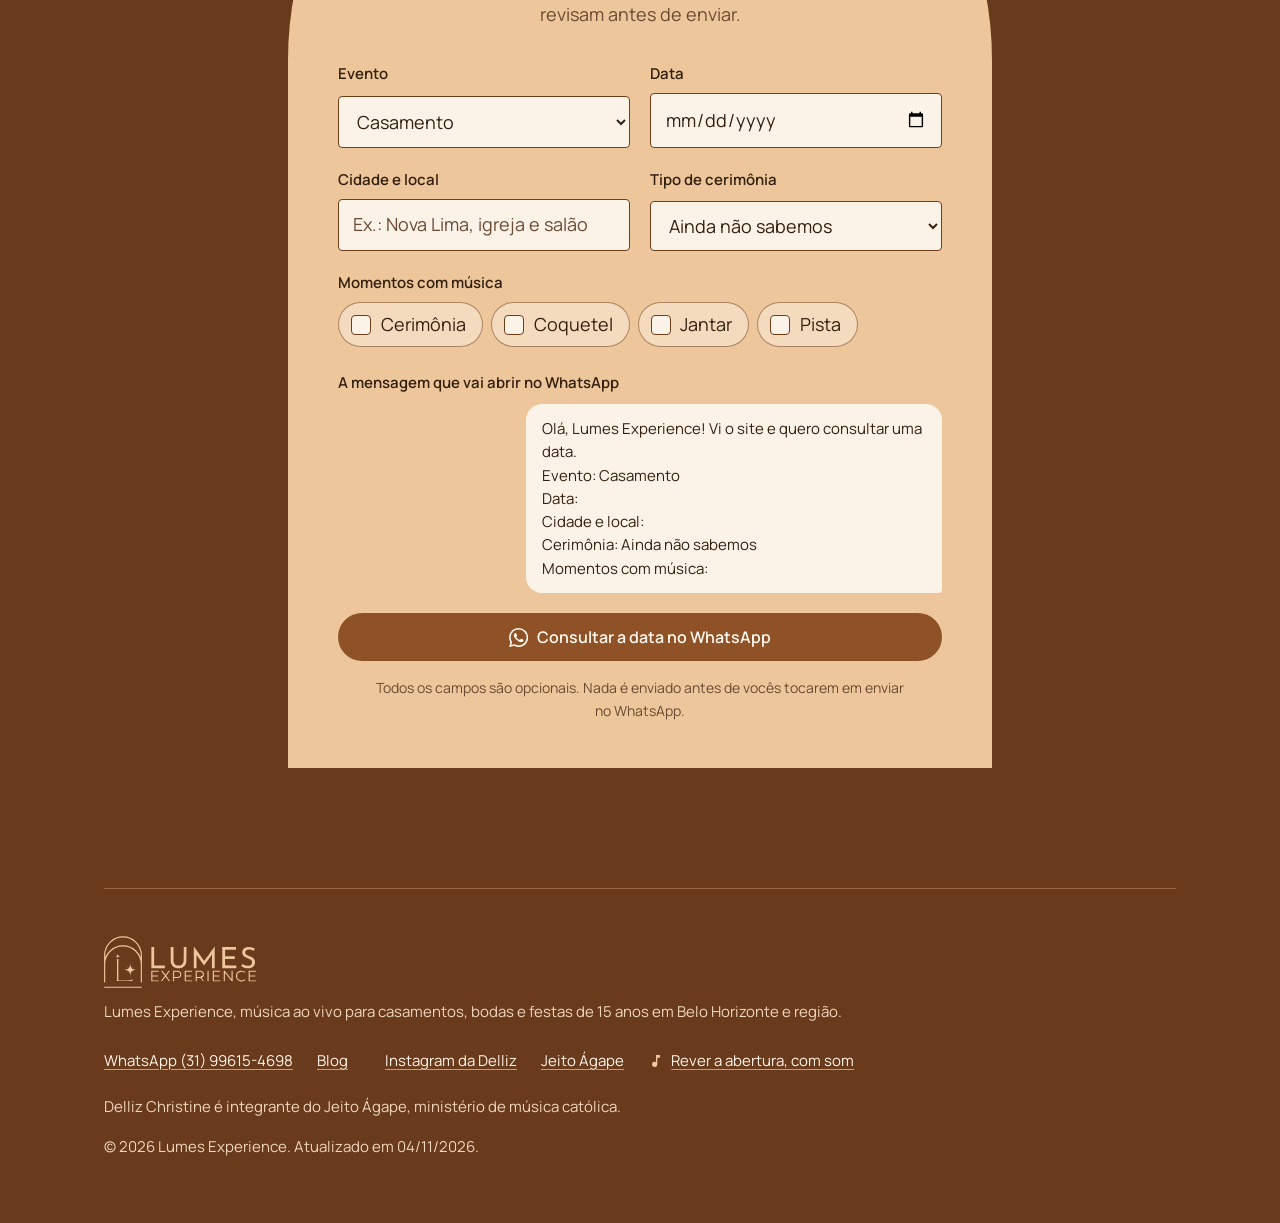
==== commit 06caa254: "feat(site): acabamento de marketing, coerência e identidade (impeccable) - Noite em terracota (#693A" ====
--- a/index.html
+++ b/index.html
@@ -3,8 +3,8 @@
 <head>
   <meta charset="utf-8">
   <meta name="viewport" content="width=device-width, initial-scale=1, viewport-fit=cover">
-  <title>Música ao vivo para casamentos, bodas e 15 anos em BH | Lumes Experience</title>
-  <meta name="description" content="Música ao vivo para casamentos, bodas e festas de 15 anos em BH e região, com a cantora Delliz Christine. Cerimônia e festa. Consulte sua data.">
+  <title>Música ao vivo para casamento em BH | Lumes Experience</title>
+  <meta name="description" content="Música ao vivo para casamentos, bodas e festas de 15 anos em BH e região, com a voz de Delliz Christine. Consultem a data pelo WhatsApp.">
   <meta name="robots" content="index, follow, max-image-preview:large">
   <link rel="canonical" href="https://lumesexperience.com.br/">
 
@@ -12,12 +12,12 @@
   <meta property="og:locale" content="pt_BR">
   <meta property="og:site_name" content="Lumes Experience">
   <meta property="og:title" content="Lumes Experience: só resta a mim cantar o amor">
-  <meta property="og:description" content="Música ao vivo para casamentos, bodas e festas de 15 anos em BH, com a cantora Delliz Christine. Consulte sua data pelo WhatsApp.">
+  <meta property="og:description" content="Música ao vivo para casamentos, bodas e festas de 15 anos em BH e região, com a voz de Delliz Christine. Consultem a data pelo WhatsApp.">
   <meta property="og:url" content="https://lumesexperience.com.br/">
   <meta property="og:image" content="https://lumesexperience.com.br/assets/img/og-lumes.jpg">
   <meta property="og:image:width" content="1200">
   <meta property="og:image:height" content="630">
-  <meta property="og:image:alt" content="Lumes Experience, música ao vivo para casamentos em Belo Horizonte">
+  <meta property="og:image:alt" content="Delliz Christine canta ao microfone, dentro dos dois arcos da Lumes Experience: música ao vivo para casamentos em BH">
   <meta name="twitter:card" content="summary_large_image">
   <meta name="theme-color" content="#F6E5D2">
   <!-- O dia e a noite são a direção de arte: o escurecimento automático do navegador apagaria a passagem. -->
@@ -27,7 +27,7 @@
   <link rel="icon" href="assets/img/favicon-48.png" sizes="48x48" type="image/png">
   <link rel="apple-touch-icon" href="assets/img/apple-touch-icon.png">
 
-  <!-- A abertura animada roda sozinha só na primeira visita da sessão, e nunca com "reduzir movimento"
+  <!-- A abertura animada roda sozinha uma vez a cada 30 dias (localStorage), e nunca com "reduzir movimento"
        nem quando a página abre numa âncora (#perguntas, por exemplo). Decidido aqui, antes da primeira pintura.
        Para revisar, ?abertura no endereço força a abertura a cada carregamento. -->
   <script>
@@ -36,7 +36,10 @@
       const busca = new URLSearchParams(location.search);
       if (busca.has('previa')) document.documentElement.classList.add('previa');
       const forcar = busca.has('abertura');
-      if ((forcar || (!sessionStorage.getItem('abertura-vista') && !location.hash)) && !matchMedia('(prefers-reduced-motion: reduce)').matches) {
+      let vista = 0;
+      try { vista = Number(localStorage.getItem('abertura-vista')) || 0; } catch (e) {}
+      const recente = Date.now() - vista < 30 * 24 * 60 * 60 * 1000;
+      if ((forcar || (!recente && !location.hash)) && !matchMedia('(prefers-reduced-motion: reduce)').matches) {
         document.documentElement.classList.add('com-abertura');
       }
     } catch (e) {}
@@ -56,26 +59,35 @@
         "url": "https://lumesexperience.com.br/",
         "name": "Lumes Experience",
         "inLanguage": "pt-BR",
-        "publisher": { "@id": "https://lumesexperience.com.br/#lumes" }
+        "publisher": {
+          "@id": "https://lumesexperience.com.br/#lumes"
+        }
       },
       {
         "@type": "WebPage",
         "@id": "https://lumesexperience.com.br/#webpage",
         "url": "https://lumesexperience.com.br/",
-        "name": "Música ao vivo para casamentos, bodas e 15 anos em BH | Lumes Experience",
-        "description": "Música ao vivo para casamentos, bodas e festas de 15 anos em BH e região, com a cantora Delliz Christine. Cerimônia e festa. Consulte sua data.",
-        "isPartOf": { "@id": "https://lumesexperience.com.br/#website" },
-        "about": { "@id": "https://lumesexperience.com.br/#lumes" },
+        "name": "Música ao vivo para casamento em BH | Lumes Experience",
+        "description": "Música ao vivo para casamentos, bodas e festas de 15 anos em BH e região, com a voz de Delliz Christine. Consultem a data pelo WhatsApp.",
+        "isPartOf": {
+          "@id": "https://lumesexperience.com.br/#website"
+        },
+        "about": {
+          "@id": "https://lumesexperience.com.br/#lumes"
+        },
         "datePublished": "2026-10-20",
-        "dateModified": "2026-11-03",
+        "dateModified": "2026-11-04",
         "inLanguage": "pt-BR"
       },
       {
-        "@type": ["MusicGroup", "LocalBusiness"],
+        "@type": [
+          "MusicGroup",
+          "LocalBusiness"
+        ],
         "@id": "https://lumesexperience.com.br/#lumes",
         "name": "Lumes Experience",
         "url": "https://lumesexperience.com.br/",
-        "description": "Grupo de música ao vivo para casamentos, bodas e festas de 15 anos em Belo Horizonte e região metropolitana, com a cantora Delliz Christine à frente. Toca na cerimônia (católica, evangélica ou ecumênica, na igreja ou ao ar livre) e na recepção, do coquetel à pista.",
+        "description": "Música ao vivo para casamentos, bodas e festas de 15 anos em Belo Horizonte e região, com a voz de Delliz Christine. Toca na cerimônia (católica, evangélica ou ecumênica, na igreja ou ao ar livre) e na festa: coquetel, jantar, primeira dança e pista.",
         "logo": "https://lumesexperience.com.br/assets/img/icon-512.png",
         "image": "https://lumesexperience.com.br/assets/img/og-lumes.jpg",
         "telephone": "+5531996154698",
@@ -86,34 +98,100 @@
           "addressCountry": "BR"
         },
         "areaServed": [
-          { "@type": "AdministrativeArea", "name": "Região Metropolitana de Belo Horizonte" },
-          { "@type": "City", "name": "Belo Horizonte" },
-          { "@type": "City", "name": "Contagem" },
-          { "@type": "City", "name": "Betim" },
-          { "@type": "City", "name": "Nova Lima" },
-          { "@type": "City", "name": "Lagoa Santa" },
-          { "@type": "City", "name": "Sabará" },
-          { "@type": "City", "name": "Santa Luzia" },
-          { "@type": "City", "name": "Brumadinho" }
+          {
+            "@type": "AdministrativeArea",
+            "name": "Região Metropolitana de Belo Horizonte"
+          },
+          {
+            "@type": "City",
+            "name": "Belo Horizonte"
+          },
+          {
+            "@type": "City",
+            "name": "Contagem"
+          },
+          {
+            "@type": "City",
+            "name": "Betim"
+          },
+          {
+            "@type": "City",
+            "name": "Nova Lima"
+          },
+          {
+            "@type": "City",
+            "name": "Lagoa Santa"
+          },
+          {
+            "@type": "City",
+            "name": "Sabará"
+          },
+          {
+            "@type": "City",
+            "name": "Santa Luzia"
+          },
+          {
+            "@type": "City",
+            "name": "Brumadinho"
+          }
         ],
-        "member": { "@id": "https://lumesexperience.com.br/#delliz" },
+        "member": {
+          "@id": "https://lumesexperience.com.br/#delliz"
+        },
         "contactPoint": {
           "@type": "ContactPoint",
           "contactType": "reservas",
+          "telephone": "+5531996154698",
           "url": "https://wa.me/5531996154698",
           "availableLanguage": "pt-BR"
-        }
+        },
+        "makesOffer": [
+          {
+            "@type": "Offer",
+            "itemOffered": {
+              "@id": "https://lumesexperience.com.br/#cerimonia"
+            }
+          },
+          {
+            "@type": "Offer",
+            "itemOffered": {
+              "@id": "https://lumesexperience.com.br/#festa"
+            }
+          },
+          {
+            "@type": "Offer",
+            "itemOffered": {
+              "@id": "https://lumesexperience.com.br/#bodas"
+            }
+          },
+          {
+            "@type": "Offer",
+            "itemOffered": {
+              "@id": "https://lumesexperience.com.br/#quinze-anos"
+            }
+          }
+        ]
       },
       {
         "@type": "Person",
         "@id": "https://lumesexperience.com.br/#delliz",
         "name": "Delliz Christine",
         "jobTitle": "Cantora",
+        "description": "Cantora à frente do Lumes Experience. Integra o Jeito Ágape, ministério de música católica de Belo Horizonte, e é uma das vozes da série Incondicional Sessions.",
         "image": "https://lumesexperience.com.br/assets/img/delliz-christine-cantando-720.jpg",
-        "sameAs": ["https://www.instagram.com/dellizchristine/"],
+        "sameAs": [
+          "https://www.instagram.com/dellizchristine/"
+        ],
         "memberOf": [
-          { "@id": "https://lumesexperience.com.br/#lumes" },
-          { "@type": "MusicGroup", "@id": "https://jeitoagape.com.br/#musicgroup", "name": "Jeito Ágape", "url": "https://jeitoagape.com.br/" }
+          {
+            "@id": "https://lumesexperience.com.br/#lumes"
+          },
+          {
+            "@type": "MusicGroup",
+            "@id": "https://jeitoagape.com.br/#musicgroup",
+            "name": "Jeito Ágape",
+            "url": "https://jeitoagape.com.br/"
+          }
         ]
       },
       {
@@ -121,54 +199,160 @@
         "@id": "https://lumesexperience.com.br/#cerimonia",
         "name": "Música ao vivo para cerimônia de casamento",
         "serviceType": "Música para cerimônia de casamento",
-        "description": "Música ao vivo para cerimônias católicas, evangélicas e ecumênicas, na igreja ou ao ar livre: chegada dos convidados, cortejo, entrada da noiva, celebração, alianças, assinaturas e saída dos noivos.",
-        "provider": { "@id": "https://lumesexperience.com.br/#lumes" },
-        "areaServed": { "@type": "AdministrativeArea", "name": "Região Metropolitana de Belo Horizonte" }
+        "description": "Da entrada da noiva à saída dos noivos, na igreja ou ao ar livre, em cerimônia católica, evangélica ou ecumênica.",
+        "provider": {
+          "@id": "https://lumesexperience.com.br/#lumes"
+        },
+        "areaServed": {
+          "@type": "AdministrativeArea",
+          "name": "Região Metropolitana de Belo Horizonte"
+        }
       },
       {
         "@type": "Service",
-        "@id": "https://lumesexperience.com.br/#recepcao",
-        "name": "Música ao vivo para recepção e festa de casamento",
-        "serviceType": "Música para recepção de casamento",
-        "description": "Música ao vivo para coquetel, jantar, primeira dança e pista, com equipamento de som próprio que pode ser locado junto com a música.",
-        "provider": { "@id": "https://lumesexperience.com.br/#lumes" },
-        "areaServed": { "@type": "AdministrativeArea", "name": "Região Metropolitana de Belo Horizonte" }
+        "@id": "https://lumesexperience.com.br/#festa",
+        "name": "Música ao vivo para festa de casamento",
+        "serviceType": "Música para festa de casamento",
+        "description": "O coquetel, o jantar, a primeira dança e a pista, com a formação escolhida pelo casal e equipamento de som próprio, que pode ser alugado junto com a música.",
+        "provider": {
+          "@id": "https://lumesexperience.com.br/#lumes"
+        },
+        "areaServed": {
+          "@type": "AdministrativeArea",
+          "name": "Região Metropolitana de Belo Horizonte"
+        }
       },
       {
         "@type": "Service",
         "@id": "https://lumesexperience.com.br/#bodas",
         "name": "Música ao vivo para bodas e renovação de votos",
         "serviceType": "Música para bodas e renovação de votos",
-        "description": "Música ao vivo para bodas e renovação de votos, na cerimônia e na comemoração, com as músicas que marcaram a história do casal.",
-        "provider": { "@id": "https://lumesexperience.com.br/#lumes" },
-        "areaServed": { "@type": "AdministrativeArea", "name": "Região Metropolitana de Belo Horizonte" }
+        "description": "A música do casamento tocada de novo, na renovação dos votos e na festa com a família e os amigos.",
+        "provider": {
+          "@id": "https://lumesexperience.com.br/#lumes"
+        },
+        "areaServed": {
+          "@type": "AdministrativeArea",
+          "name": "Região Metropolitana de Belo Horizonte"
+        }
       },
       {
         "@type": "Service",
         "@id": "https://lumesexperience.com.br/#quinze-anos",
         "name": "Música ao vivo para festas de 15 anos",
         "serviceType": "Música para festa de 15 anos",
-        "description": "Música ao vivo para festas de 15 anos: entrada da debutante, valsa e festa, com o repertório escolhido com ela e a família.",
-        "provider": { "@id": "https://lumesexperience.com.br/#lumes" },
-        "areaServed": { "@type": "AdministrativeArea", "name": "Região Metropolitana de Belo Horizonte" }
+        "description": "A entrada da debutante, a valsa e a pista com os amigos, com as músicas que ela escolher.",
+        "provider": {
+          "@id": "https://lumesexperience.com.br/#lumes"
+        },
+        "areaServed": {
+          "@type": "AdministrativeArea",
+          "name": "Região Metropolitana de Belo Horizonte"
+        }
       },
       {
         "@type": "FAQPage",
         "@id": "https://lumesexperience.com.br/#perguntas",
-        "isPartOf": { "@id": "https://lumesexperience.com.br/#webpage" },
+        "isPartOf": {
+          "@id": "https://lumesexperience.com.br/#webpage"
+        },
         "mainEntity": [
-          { "@type": "Question", "name": "Quanto custa a música ao vivo para casamento em BH?", "acceptedAnswer": { "@type": "Answer", "text": "O valor do Lumes Experience é sob consulta, porque depende da data, do local, dos momentos com música (cerimônia, coquetel, jantar e pista), da duração e da formação. Mandem esses dados pelo WhatsApp e enviamos uma proposta para o casamento de vocês, sem compromisso." } },
-          { "@type": "Question", "name": "Como pedir uma proposta?", "acceptedAnswer": { "@type": "Answer", "text": "Pelo WhatsApp do Lumes Experience. Mandem a data, a cidade e o local, o tipo de cerimônia e os momentos em que querem música. O formulário no fim desta página monta essa mensagem para vocês." } },
-          { "@type": "Question", "name": "Com quanta antecedência devemos reservar?", "acceptedAnswer": { "@type": "Answer", "text": "Assim que tiverem a data e o local. A data só fica garantida depois da reserva, então quanto antes vocês consultarem, maior a chance de ela estar livre." } },
-          { "@type": "Question", "name": "O Lumes Experience toca na cerimônia e na festa?", "acceptedAnswer": { "@type": "Answer", "text": "Sim. Tocamos na cerimônia e na recepção: coquetel, jantar, primeira dança e pista. Vocês escolhem os momentos com música, e a proposta acompanha essa escolha." } },
-          { "@type": "Question", "name": "Vocês tocam em casamento católico, evangélico ou ecumênico?", "acceptedAnswer": { "@type": "Answer", "text": "Sim. Tocamos em cerimônias católicas, evangélicas e ecumênicas, na igreja ou ao ar livre. Algumas igrejas permitem só música religiosa na cerimônia ou têm uma lista própria. Vale confirmar as orientações da igreja de vocês, e o repertório segue essas regras." } },
-          { "@type": "Question", "name": "Vocês tocam em bodas e festas de 15 anos?", "acceptedAnswer": { "@type": "Answer", "text": "Sim. Além de casamentos, fazemos bodas e renovação de votos e festas de 15 anos, na cerimônia e na festa, com o repertório escolhido com vocês." } },
-          { "@type": "Question", "name": "Que música tocar na entrada da noiva?", "acceptedAnswer": { "@type": "Answer", "text": "Não existe uma música obrigatória: a escolha depende do rito e do estilo do casal. Entre os clássicos mais pedidos estão a Marcha Nupcial de Wagner, o Cânon em Ré de Pachelbel e a Ave Maria. A marcha de Mendelssohn costuma ficar para a saída dos noivos. Muitos casais preferem uma canção que tenha significado para os dois. Na igreja, confirmem antes se a música escolhida é permitida." } },
-          { "@type": "Question", "name": "Podemos escolher as músicas?", "acceptedAnswer": { "@type": "Answer", "text": "Sim. O repertório é escolhido com vocês, momento a momento. Se quiserem uma música que não está no repertório, peçam com antecedência para avaliarmos o arranjo." } },
-          { "@type": "Question", "name": "Qual é a formação do grupo?", "acceptedAnswer": { "@type": "Answer", "text": "A formação é montada para cada casamento, de acordo com o estilo e o orçamento do casal. Pode ser mais enxuta, para uma cerimônia intimista, ou mais completa, para encher a pista." } },
-          { "@type": "Question", "name": "O Lumes Experience leva o equipamento de som?", "acceptedAnswer": { "@type": "Answer", "text": "Sim. Temos equipamento de som próprio, que pode ser locado junto com a música. Se o local já tiver som, avisem na mensagem para combinarmos o que for melhor para o espaço." } },
-          { "@type": "Question", "name": "Quais cidades o Lumes Experience atende?", "acceptedAnswer": { "@type": "Answer", "text": "Belo Horizonte e a região metropolitana, como Contagem, Betim, Nova Lima, Lagoa Santa, Sabará, Santa Luzia e Brumadinho. Para casamentos em outras cidades, consultem pelo WhatsApp." } },
-          { "@type": "Question", "name": "Quem é Delliz Christine?", "acceptedAnswer": { "@type": "Answer", "text": "Delliz Christine é a cantora à frente do Lumes Experience. Ela integra o Jeito Ágape, ministério de música católica de Belo Horizonte, e é uma das vozes da série Incondicional Sessions." } }
+          {
+            "@type": "Question",
+            "name": "Quanto custa a música ao vivo para casamento em BH?",
+            "acceptedAnswer": {
+              "@type": "Answer",
+              "text": "O valor do Lumes Experience é sob consulta, porque depende da data, do local, dos momentos com música (cerimônia, coquetel, jantar e pista), da duração e da formação. Mandem esses dados pelo WhatsApp e enviamos uma proposta, sem compromisso."
+            }
+          },
+          {
+            "@type": "Question",
+            "name": "Como pedir uma proposta?",
+            "acceptedAnswer": {
+              "@type": "Answer",
+              "text": "Pelo WhatsApp do Lumes Experience, no (31) 99615-4698. Mandem o tipo de evento, a data, a cidade e o local, o tipo de cerimônia e os momentos em que querem música. O formulário no fim desta página monta essa mensagem para vocês."
+            }
+          },
+          {
+            "@type": "Question",
+            "name": "Com quanta antecedência devemos reservar?",
+            "acceptedAnswer": {
+              "@type": "Answer",
+              "text": "Assim que tiverem a data e o local. A data só fica garantida depois da reserva, então quanto antes vocês consultarem, maior a chance de ela estar livre."
+            }
+          },
+          {
+            "@type": "Question",
+            "name": "O Lumes Experience toca na cerimônia e na festa?",
+            "acceptedAnswer": {
+              "@type": "Answer",
+              "text": "Sim. Tocamos na cerimônia e na festa: coquetel, jantar, primeira dança e pista. Vocês escolhem os momentos com música, e a proposta acompanha essa escolha."
+            }
+          },
+          {
+            "@type": "Question",
+            "name": "Tocam em casamento católico, evangélico ou ecumênico?",
+            "acceptedAnswer": {
+              "@type": "Answer",
+              "text": "Sim. Tocamos em cerimônias católicas, evangélicas e ecumênicas, na igreja ou ao ar livre. Algumas igrejas permitem só música religiosa na cerimônia ou têm uma lista própria. Vale confirmar as orientações da igreja de vocês, e o repertório segue essas regras."
+            }
+          },
+          {
+            "@type": "Question",
+            "name": "Tocam em bodas e festas de 15 anos?",
+            "acceptedAnswer": {
+              "@type": "Answer",
+              "text": "Sim. Além de casamentos, fazemos bodas e renovação de votos e festas de 15 anos, na cerimônia e na festa."
+            }
+          },
+          {
+            "@type": "Question",
+            "name": "Que música tocar na entrada da noiva?",
+            "acceptedAnswer": {
+              "@type": "Answer",
+              "text": "Não existe uma música obrigatória: a escolha depende do rito e do estilo do casal. Entre os clássicos mais pedidos estão a Marcha Nupcial de Wagner, o Cânon em Ré de Pachelbel e a Ave Maria. A marcha de Mendelssohn costuma ficar para a saída dos noivos. Muitos casais preferem uma canção que tenha significado para os dois. Na igreja, confirmem antes se a música escolhida é permitida."
+            }
+          },
+          {
+            "@type": "Question",
+            "name": "Podemos escolher as músicas?",
+            "acceptedAnswer": {
+              "@type": "Answer",
+              "text": "Sim. O repertório é escolhido com vocês, momento a momento. Se quiserem uma música que não está no repertório, peçam com antecedência para avaliarmos o arranjo."
+            }
+          },
+          {
+            "@type": "Question",
+            "name": "Qual é a formação do grupo?",
+            "acceptedAnswer": {
+              "@type": "Answer",
+              "text": "Vocês escolhem. A formação é montada para cada evento, de acordo com o estilo e o orçamento de vocês: mais enxuta, para uma cerimônia intimista, ou mais completa, para encher a pista."
+            }
+          },
+          {
+            "@type": "Question",
+            "name": "O Lumes Experience leva o equipamento de som?",
+            "acceptedAnswer": {
+              "@type": "Answer",
+              "text": "Sim. Temos equipamento de som próprio, que pode ser alugado junto com a música. Se o local já tiver som, avisem na mensagem para combinarmos o que for melhor para o espaço."
+            }
+          },
+          {
+            "@type": "Question",
+            "name": "Quais cidades o Lumes Experience atende?",
+            "acceptedAnswer": {
+              "@type": "Answer",
+              "text": "Belo Horizonte e a região metropolitana, como Contagem, Betim, Nova Lima, Lagoa Santa, Sabará, Santa Luzia e Brumadinho. Para eventos em outras cidades, consultem pelo WhatsApp."
+            }
+          },
+          {
+            "@type": "Question",
+            "name": "Quem é Delliz Christine?",
+            "acceptedAnswer": {
+              "@type": "Answer",
+              "text": "Delliz Christine é a cantora à frente do Lumes Experience. Ela integra o Jeito Ágape, ministério de música católica de Belo Horizonte, e é uma das vozes da série Incondicional Sessions."
+            }
+          }
         ]
       }
     ]
@@ -191,6 +375,11 @@
       font-display: swap;
     }
 
+    /* O "1" do Bodoni Moda é idêntico ao "l" ("15 anos" lia "l5 anos"), e a fonte não tem alternativa.
+       Só esse algarismo vem de uma serifa do sistema, que tem a bandeira no alto; o resto continua Bodoni. */
+    @font-face { font-family: "Bodoni um"; src: local("Times New Roman"), local("TimesNewRomanPSMT"), local("Liberation Serif"); unicode-range: U+0031; size-adjust: 112%; }
+    @font-face { font-family: "Bodoni um Noto"; src: local("Noto Serif"), local("NotoSerif-Regular"); unicode-range: U+0031; size-adjust: 100%; }
+
     /* Fontes do sistema com a largura ajustada à fonte da página: se ela chegar tarde,
        as linhas quebram no mesmo lugar e o botão principal não pula (medido: 46 px sem isso). */
     @font-face { font-family: "Bodoni reserva"; src: local("Noto Serif"), local("NotoSerif-Regular"); size-adjust: 96.5%; }
@@ -200,8 +389,8 @@
     @font-face { font-family: "Manrope reserva Arial"; src: local("Arial"), local("ArialMT"), local("Helvetica"), local("Liberation Sans"); size-adjust: 103.3%; }
 
     /* Identidade Lumes Experience: terracota (#bb7944) e pêssego (#edc79b). Dia = cerimônia, em pêssego claro.
-       Noite = recepção, em marrom-terracota fechado, com a luz pêssego. O terracota da marca fica nos detalhes
-       (arcos, fios, estrelas); ação e texto usam o terracota fechado, para passar no contraste (WCAG AA). */
+       Noite = festa, em terracota fechado (a identidade não tem preto), com a luz pêssego. O terracota da marca
+       fica no logo, nos ornamentos e em campos com título grande; ação e texto usam o terracota fechado. */
     :root {
       --dia: #F6E5D2;
       --dia-2: #FCF3E8;
@@ -209,24 +398,26 @@
       --pessego: #EDC79B;
       --tinta: #33200F;
       --tinta-suave: #6A4A33;
+      --tinta-funda: #2B1A0F;
       --terracota-marca: #BB7944;
       --terracota: #8E5226;
       --terracota-funda: #6F3E1B;
       --sobre-terracota: #FFF8F0;
+      --branco: #FFFFFF;
       --lume: #BB7944;
       --foco: #8E5226;
 
-      --noite: #2B1A0F;
-      --noite-2: #3A2416;
-      --noite-linha: #5C3B25;
-      --noite-campo: #9C7A60;
-      --noite-dica: #C2A388;
+      --noite: #693A1C;
+      --noite-2: #7A4726;
+      --noite-linha: #9A6644;
+      --noite-campo: #D1A47F;
+      --noite-dica: #E3C4A6;
       --luz: #EDC79B;
       --luz-clara: #F6DDBF;
-      --noite-foco: #E9A86F;
-      --noite-texto: #F8EBDD;
-      --noite-suave: #DCC4AD;
-      --noite-resposta: #EAD6C2;
+      --noite-foco: #F4BE8C;
+      --noite-texto: #FFF4E8;
+      --noite-suave: #EFD6BE;
+      --noite-resposta: #F7E6D4;
 
       /* Textura de luz: o sol baixo no dia e as luzes acesas na noite. Posições em rem a partir do topo,
          para valer em blocos de qualquer altura. */
@@ -234,11 +425,12 @@
         radial-gradient(58rem 32rem at calc(100% + 6rem) -7rem, rgb(237 199 155 / 0.62), transparent 70%),
         radial-gradient(40rem 26rem at -12rem 30rem, rgb(187 121 68 / 0.12), transparent 70%);
       --textura-noite:
-        radial-gradient(64rem 26rem at 50% -9rem, rgb(237 199 155 / 0.12), transparent 70%),
-        radial-gradient(44rem 30rem at calc(100% + 10rem) 55%, rgb(187 121 68 / 0.12), transparent 70%);
-
-      /* O pôr do sol entre a cerimônia e a festa: do pêssego ao terracota e à noite. Embaixo, as primeiras luzes acesas. */
-      --anoitecer: linear-gradient(to bottom, var(--dia) 0%, #F0D3B0 22%, #E2A877 42%, #BB7944 60%, #6B4026 80%, var(--noite) 100%);
+        radial-gradient(64rem 26rem at 50% -9rem, rgb(237 199 155 / 0.1), transparent 70%),
+        radial-gradient(44rem 30rem at calc(100% + 10rem) 55%, rgb(237 199 155 / 0.08), transparent 70%);
+
+      /* O pôr do sol entre a cerimônia e a festa: do pêssego ao terracota da marca e à noite terracota.
+         Embaixo, as primeiras luzes acesas. */
+      --anoitecer: linear-gradient(to bottom, var(--dia) 0%, #F0D3B0 24%, #E2A877 46%, #BB7944 68%, #8A4D24 86%, var(--noite) 100%);
       --luzes-do-anoitecer:
         radial-gradient(circle at 12% 70%, color-mix(in srgb, var(--luz-clara) 90%, transparent) 0 2px, transparent 3px),
         radial-gradient(circle at 26% 58%, color-mix(in srgb, var(--luz-clara) 70%, transparent) 0 1.5px, transparent 2.5px),
@@ -248,19 +440,25 @@
         radial-gradient(circle at 86% 60%, color-mix(in srgb, var(--luz-clara) 70%, transparent) 0 1.5px, transparent 2.5px),
         radial-gradient(ellipse at 50% 100%, color-mix(in srgb, var(--luz) 18%, transparent), transparent 70%);
 
-      --serif: "Bodoni Moda", "Bodoni reserva", "Bodoni reserva Georgia", "Bodoni reserva Times", serif;
+      --serif: "Bodoni um", "Bodoni um Noto", "Bodoni Moda", "Bodoni reserva", "Bodoni reserva Georgia", "Bodoni reserva Times", serif;
       --sans: "Manrope", "Manrope reserva", "Manrope reserva Arial", sans-serif;
 
       --largura: 72rem;
+      --leitura: 42rem;
       --margem: clamp(1rem, 4vw, 2.5rem);
+      --secao: clamp(4rem, 3rem + 6vw, 7.5rem);
     }
 
     *, *::before, *::after { box-sizing: border-box; }
 
+    /* O que o navegador desenha sozinho também segue a marca: barra de rolagem, toque, seleção, cursor. */
     html {
       -webkit-text-size-adjust: 100%;
+      -webkit-tap-highlight-color: color-mix(in srgb, var(--terracota-marca) 22%, transparent);
       scroll-behavior: smooth;
       scroll-padding-top: 1rem;
+      scrollbar-color: var(--terracota-marca) var(--dia);
+      accent-color: var(--terracota);
     }
 
     /* A barra fixa do WhatsApp não pode cobrir o item focado pelo teclado (WCAG 2.4.11). */
@@ -281,11 +479,20 @@
       body { font-size: 1.125rem; }
     }
 
-    ::selection { background: color-mix(in srgb, var(--luz) 45%, transparent); }
+    ::selection { background: color-mix(in srgb, var(--luz) 70%, transparent); color: var(--tinta-funda); }
+    .noite ::selection, .porta ::selection { background: var(--luz-clara); color: var(--tinta-funda); }
 
     img, video { display: block; max-width: 100%; height: auto; }
 
-    a { color: inherit; text-underline-offset: 0.22em; text-decoration-thickness: 1px; }
+    a {
+      color: inherit;
+      text-decoration-color: color-mix(in srgb, currentColor 55%, transparent);
+      text-decoration-thickness: 1px;
+      text-underline-offset: 0.22em;
+      transition: text-decoration-color 0.2s;
+    }
+    a:hover { text-decoration-color: currentColor; }
+    label, select, summary, button { cursor: pointer; }
 
     h1, h2, h3 {
       margin: 0;
@@ -294,15 +501,14 @@
       line-height: 1.08;
       text-wrap: balance;
       overflow-wrap: break-word;
+      font-variant-numeric: lining-nums;
     }
 
     /* O tamanho óptico automático do Bodoni deixa o fio fino demais abaixo de ~60px ("BH" vira "BII"). */
-    h1, h2, h3, .marca, .promessa__nome, .depoimento blockquote, .passo::before, .pergunta summary, .amostra figcaption {
+    h1, h2, h3, .marca, .compromisso__nome, .depoimento blockquote, .pergunta summary, .amostra figcaption, .assinatura-voz {
       font-variation-settings: "opsz" var(--opsz, 24);
     }
-    h3, .promessa__nome, .pergunta summary, .amostra figcaption { --opsz: 12; }
-    .passo::before { --opsz: 14; }
-    .promessa__nome { --opsz: 14; }
+    h3, .compromisso__nome, .pergunta summary, .amostra figcaption, .assinatura-voz { --opsz: 14; }
     .marca { --opsz: 18; }
 
     h2 { font-size: clamp(2rem, 1.5rem + 2.2vw, 3rem); }
@@ -311,13 +517,10 @@
     p { margin: 0 0 1em; }
 
     /* Texto corrido justificado só nas colunas largas, no computador (pedido do dono, ajustado na revisão
-       impeccable de 03/11/2026). No celular e nas colunas estreitas (topo, ficha de fatos, passos, roteiro,
-       notas, legendas) a justificação abre buracos entre as palavras, então o texto fica alinhado à esquerda.
-       A hifenização só quebra palavras de 11 letras ou mais: nomes como Delliz, Christine, Experience e
-       Horizonte nunca são partidos. */
+       impeccable de 03/11/2026). No celular e nas colunas estreitas a justificação abre buracos entre as
+       palavras, então o texto fica alinhado à esquerda. A hifenização só quebra palavras de 11 letras ou
+       mais: nomes como Delliz, Christine, Experience e Horizonte nunca são partidos. */
     @media (min-width: 64rem) {
-      .delliz__texto p,
-      .introducao,
       .pergunta__resposta p {
         text-align: justify;
         -webkit-hyphens: auto;
@@ -348,8 +551,7 @@
       padding-inline: var(--margem);
     }
 
-    .secao { padding-block: clamp(4rem, 3rem + 6vw, 7.5rem); }
-    .secao--emenda { padding-bottom: 0; }
+    .secao { padding-block: var(--secao); }
     .secao--seguida { padding-top: 0; }
 
     .duas-colunas { display: grid; grid-template-columns: minmax(0, 1fr); gap: 2rem; }
@@ -360,8 +562,6 @@
         gap: 4rem;
       }
     }
-
-    .introducao { max-width: 40rem; color: var(--tinta-suave); margin-top: 1rem; }
 
     /* Botões: terracota sobre o dia, pêssego sobre a noite. Isolamento de cor > "cor que converte". */
     .botao {
@@ -389,45 +589,60 @@
 
     .botao--compacto { min-height: 2.75rem; padding: 0.55rem 1.1rem; font-size: 0.9375rem; }
 
-    /* Em telas de 320 px os rótulos longos quebrariam o botão em duas linhas. */
     @media (max-width: 23.49rem) {
       .botao { padding-inline: 1rem; font-size: 0.9375rem; }
-      .so-largo { display: none; }
-    }
-
-    /* ---------- Topo ---------- */
+    }
+
+    /* ---------- Topo ----------
+       No celular, só o logo e três links: o botão do WhatsApp já está na primeira dobra e, depois dela, na barra
+       fixa. No computador entram o quarto link e o botão compacto. */
     .topo {
       position: relative;
       z-index: 2;
       display: flex;
-      flex-wrap: wrap;
       align-items: center;
       justify-content: space-between;
       gap: 1rem;
-      padding-block: 1.25rem;
+      padding-block: 1rem;
     }
 
     /* A sub-marca da identidade (símbolo + LUMES EXPERIENCE), em terracota da marca: logotipo não entra na regra de contraste. */
     .marca {
       display: inline-flex;
+      flex: none;
       align-items: center;
       min-height: 2.75rem;
       color: var(--terracota-marca);
       text-decoration: none;
     }
-    .marca svg { display: block; width: auto; height: clamp(2.35rem, 2rem + 1vw, 2.85rem); aspect-ratio: 1745 / 594; }
-
-    .topo__nav { display: none; }
+    .marca svg { display: block; width: auto; height: 2.35rem; aspect-ratio: 1745 / 594; }
+
+    .topo__nav { display: flex; gap: 1.1rem; margin-left: auto; }
+    .topo__nav a {
+      display: inline-flex;
+      align-items: center;
+      min-height: 2.75rem;
+      color: var(--tinta-suave);
+      font-size: 0.9375rem;
+      text-decoration: none;
+    }
+    .topo__nav a:hover, .topo__nav a[aria-current] { color: var(--terracota); text-decoration: underline; }
+    /* Sobre o pêssego pleno, o terracota fechado cai para 3,9:1: o link ativo usa o terracota mais funda (5,6:1). */
+    .topo-faixa .topo__nav a:hover, .topo-faixa .topo__nav a[aria-current] { color: var(--terracota-funda); }
+    .topo__nav .so-largo, .topo > .botao { display: none; }
+
+    @media (max-width: 22.49rem) {
+      .topo__nav a:nth-child(2) { display: none; }
+    }
 
     @media (min-width: 56rem) {
-      .topo__nav { display: flex; gap: 1.75rem; margin-left: auto; margin-right: 1.5rem; }
-      .topo__nav a { color: var(--tinta-suave); text-decoration: none; font-size: 0.9375rem; }
-      .topo__nav a:hover { color: var(--terracota); text-decoration: underline; }
-    }
-
-    @media (max-width: 22.49rem) {
-      .topo__rotulo { position: absolute; width: 1px; height: 1px; overflow: hidden; clip-path: inset(50%); white-space: nowrap; }
-      .topo .botao { padding-inline: 0.85rem; }
+      .topo { padding-block: 1.25rem; }
+      .topo__nav { gap: 1.75rem; margin-right: 1.5rem; }
+      .topo__nav .so-largo, .topo > .botao { display: inline-flex; }
+    }
+    /* No computador o EXPERIENCE do logo passa de 12 px de altura (antes tinha 9,5 px, menor que o menu). */
+    @media (min-width: 60rem) {
+      .marca svg { height: 3.6rem; }
     }
 
     /* ---------- Primeira dobra ----------
@@ -451,39 +666,44 @@
       grid-template-columns: minmax(0, 1fr);
       align-content: center;
       gap: clamp(1.25rem, 3svh, 2rem);
-      min-height: calc(100svh - 4.9rem);
-      padding-block: 0.5rem 3.5rem;
+      min-height: calc(100svh - 4.75rem);
+      padding-block: 1.25rem 3.5rem;
     }
     .abertura .voz-coluna { order: -1; }
 
     @media (min-width: 60rem) {
-      .abertura { --voz-largura: min(30rem, 36vw, calc((100svh - 14rem) / 1.5)); }
+      .abertura { --voz-largura: min(30rem, 36vw, calc((100svh - 15rem) / 1.5)); }
       .abertura__grade {
         grid-template-columns: minmax(0, 1fr) var(--voz-largura);
         column-gap: clamp(2.5rem, 1rem + 3vw, 4.5rem);
         align-items: center;
-        min-height: calc(100svh - 5.4rem);
+        min-height: calc(100svh - 6.1rem);
         padding-block: 2rem 5.5rem;
       }
       .abertura .voz-coluna { order: 0; }
     }
+    /* Os arcos passam 12% da largura da foto para cada lado. Entre 60rem e 80rem a margem da tela não basta
+       (a 1024 px o arco de fora ficava a 4 px da borda): a foto anda um pouco para a esquerda. */
+    @media (min-width: 60rem) and (max-width: 79.99rem) {
+      .abertura .voz { translate: calc(-1 * (var(--voz-largura) * 0.12 + 1rem - var(--margem))) 0; }
+    }
 
     .abertura h1 {
       --opsz: 48;
       max-width: 8.5em;
-      font-size: clamp(2.5rem, 1.6rem + 3.8vw, 3.25rem);
+      font-size: clamp(2.75rem, 1.9rem + 3.6vw, 3.25rem);
       line-height: 1.02;
       letter-spacing: -0.015em;
     }
 
     @media (min-width: 60rem) {
-      .abertura h1 { font-size: clamp(3.75rem, 1.25rem + 3.8vw, 5.5rem); }
+      .abertura h1 { font-size: clamp(3.75rem, 1.25rem + 3.8vw, 4.75rem); }
     }
 
     .abertura__lead {
       max-width: 30rem;
       margin-top: 1rem;
-      font-size: clamp(1.0625rem, 0.95rem + 0.5vw, 1.375rem);
+      font-size: clamp(1.125rem, 1rem + 0.45vw, 1.3125rem);
     }
     @media (min-width: 60rem) {
       .abertura__lead { margin-top: 1.5rem; }
@@ -536,9 +756,9 @@
       stroke-width: 0.36;
       stroke-linecap: round;
       stroke-dasharray: 1;
-      animation: desenhar-arco 2.2s cubic-bezier(0.45, 0, 0.2, 1) 0.15s both;
-    }
-    .voz__arcos path + path { animation-delay: 0.45s; }
+      animation: desenhar-arco 1.8s cubic-bezier(0.45, 0, 0.2, 1) 0.1s both;
+    }
+    .voz__arcos path + path { animation-delay: 0.35s; }
 
     .voz__aliancas {
       position: absolute;
@@ -556,16 +776,19 @@
       stroke: currentColor;
       stroke-width: 2.2;
       stroke-dasharray: 1;
-      animation: desenhar-arco 1.6s cubic-bezier(0.45, 0, 0.2, 1) 0.9s both;
-    }
-    .voz__aliancas circle + circle { animation-delay: 1.15s; }
+      animation: desenhar-arco 1.4s cubic-bezier(0.45, 0, 0.2, 1) 0.7s both;
+    }
+    .voz__aliancas circle + circle { animation-delay: 0.9s; }
     /* No computador o botão "Ouvir a Delliz" ocupa menos da foto: as alianças descem para o canto. */
     @media (min-width: 60rem) {
       .voz__aliancas { left: -11%; bottom: 6%; width: 38%; }
     }
-    .voz__aliancas .brilho { fill: currentColor; transform-box: fill-box; transform-origin: center; animation: acender 1s ease 2.1s both; }
-
-    /* Com a abertura na tela, a luz e os arcos da foto esperam a porta abrir para acender. */
+    .voz__aliancas .brilho { fill: currentColor; transform-box: fill-box; transform-origin: center; animation: acender 1s ease 1.8s both; }
+
+    /* Quando a porta da abertura pousa, os traços do logo caem sobre estes arcos: eles já estão desenhados. */
+    .porta-pousou .voz__arcos path { animation: none; stroke-dashoffset: 0; }
+
+    /* Com a abertura na tela, a luz e os arcos da foto esperam a porta pousar para acender. */
     .com-abertura .voz__moldura::before,
     .com-abertura .voz__arcos path,
     .com-abertura .voz__aliancas * { animation-play-state: paused; }
@@ -579,36 +802,15 @@
       to { stroke-dashoffset: 0; }
     }
 
-    .voz__abertura {
-      margin-top: 1rem;
-      display: inline-flex;
-      align-items: center;
-      gap: 0.5rem;
-      min-height: 2.75rem;
-      padding: 0.5rem 1.1rem 0.5rem 0.9rem;
-      border: 1px solid var(--dia-linha);
-      border-radius: 999px;
-      background: color-mix(in srgb, var(--dia-2) 70%, transparent);
-      color: var(--terracota);
-      font: 600 0.9375rem/1 var(--sans);
-      cursor: pointer;
-      transition: background-color 0.2s, border-color 0.2s;
-    }
-    .voz__abertura:hover { background: var(--dia-2); border-color: var(--terracota-marca); }
-    .voz__abertura svg { width: 1.1rem; height: 1.1rem; fill: currentColor; }
-
     .voz__capa {
       position: absolute;
       inset: 0;
+      display: block;
       width: 100%;
       height: 100%;
-    }
-
-    .voz__capa {
-      display: block;
       overflow: hidden;
       border-radius: 50% 50% 0.375rem 0.375rem / 40% 40% 0.375rem 0.375rem;
-      background: var(--noite-2);
+      background: var(--noite);
       box-shadow: 0 1.75rem 3rem -1.5rem color-mix(in srgb, var(--tinta) 45%, transparent);
       color: var(--noite-texto);
       text-decoration: none;
@@ -621,6 +823,7 @@
     }
     .voz__capa:hover img { scale: 1.03; }
 
+    /* A pílula sobre a foto é sólida: nada de vidro desfocado. */
     .voz__tocar {
       position: absolute;
       left: 50%;
@@ -632,20 +835,19 @@
       min-height: 3rem;
       padding: 0.75rem 1.3rem 0.75rem 1.1rem;
       border-radius: 999px;
-      background: color-mix(in srgb, var(--noite) 72%, transparent);
-      -webkit-backdrop-filter: blur(8px);
-      backdrop-filter: blur(8px);
+      background: color-mix(in srgb, var(--noite) 92%, transparent);
       font: 600 0.9375rem/1 var(--sans);
       white-space: nowrap;
       transition: background-color 0.2s;
     }
-    .voz__capa:hover .voz__tocar { background: var(--noite); }
+    .voz__capa:hover .voz__tocar { background: var(--terracota-funda); }
     .voz__tocar svg { width: 1.1em; height: 1.1em; fill: var(--luz); }
 
-    .voz figcaption { margin-top: 1rem; color: var(--tinta-suave); font-size: 0.875rem; text-align: center; }
-
-    /* ---------- Delliz ---------- */
-    /* No celular: título, foto, texto. No computador, a foto à esquerda e título e texto ao lado, sem vão embaixo. */
+    /* A legenda desce para fora da sombra da foto (sobre ela, o texto suave caía para 4,2:1). */
+    .voz figcaption { margin-top: 1.6rem; color: var(--tinta); font-size: 0.875rem; text-align: center; }
+
+    /* ---------- A voz: a Delliz em primeira pessoa ---------- */
+    /* No celular: título, foto, texto. No computador, a foto à esquerda e título e texto ao lado. */
     .delliz {
       display: grid;
       grid-template-columns: minmax(0, 1fr);
@@ -661,7 +863,7 @@
       aspect-ratio: 4 / 5;
       object-fit: cover;
       border-radius: 50% 50% 0.375rem 0.375rem / 40% 40% 0.375rem 0.375rem;
-      background: var(--noite-2);
+      background: var(--dia-linha);
       box-shadow: 0 1.75rem 3rem -1.5rem color-mix(in srgb, var(--tinta) 45%, transparent);
     }
     @media (min-width: 56rem) {
@@ -673,63 +875,138 @@
         row-gap: 1.5rem;
         align-items: start;
       }
-      .delliz__retrato { max-width: 18rem; }
-    }
-    .delliz__texto { grid-area: texto; max-width: 38rem; }
-    .delliz__texto p:first-child { font-size: clamp(1.125rem, 1rem + 0.45vw, 1.3125rem); }
-
-    .delliz__links { margin: 1.25rem 0 0; padding: 0; list-style: none; }
+      .delliz__retrato { max-width: 19rem; }
+    }
+    .delliz__texto { grid-area: texto; max-width: 36rem; }
+    .delliz__texto p:first-child {
+      font-family: var(--serif);
+      font-size: clamp(1.375rem, 1.1rem + 1vw, 1.875rem);
+      line-height: 1.3;
+      font-variation-settings: "opsz" 24;
+    }
+    .assinatura-voz {
+      display: flex;
+      align-items: center;
+      gap: 0.6rem;
+      margin: 1.5rem 0 0;
+      font-family: var(--serif);
+      font-size: clamp(1.375rem, 1.2rem + 0.6vw, 1.75rem);
+    }
+    .assinatura-voz svg { width: 1rem; height: 1rem; color: var(--terracota-marca); }
+
+    .delliz__links { margin: 0.5rem 0 0; padding: 0; list-style: none; }
     .delliz__links a { display: inline-flex; align-items: center; min-height: 2.75rem; color: var(--terracota); font-weight: 600; }
 
+    /* O trecho da voz da Delliz: a vaga fica pronta e escondida até o áudio chegar (AUDIO_DELLIZ no script). */
+    .ouvir[hidden] { display: none; }
+    .ouvir {
+      display: flex;
+      align-items: center;
+      gap: 1rem;
+      max-width: 26rem;
+      margin-top: 1.75rem;
+      padding: 0.6rem 1.25rem 0.6rem 0.6rem;
+      border: 1px solid var(--dia-linha);
+      border-radius: 999px;
+      background: var(--dia-2);
+    }
+    .ouvir__botao {
+      display: grid;
+      place-items: center;
+      flex: none;
+      width: 3rem;
+      height: 3rem;
+      border: 0;
+      border-radius: 50%;
+      background: var(--terracota);
+      color: var(--sobre-terracota);
+    }
+    .ouvir__botao:hover { background: var(--terracota-funda); }
+    .ouvir__botao svg { width: 1.2rem; height: 1.2rem; fill: currentColor; }
+    .ouvir__texto { display: grid; gap: 0.1rem; font-size: 0.9375rem; line-height: 1.3; }
+    .ouvir__texto strong { font-weight: 600; }
+    .ouvir__texto span { color: var(--tinta-suave); font-variant-numeric: tabular-nums; }
+
     /* ---------- Eventos: os momentos que a gente canta ----------
-       Três celebrações, sem caixas: fio, símbolo de traço da família da marca (alianças, alianças com brilho,
-       coroa) e o nome em Bodoni. Lado a lado no computador, empilhadas no celular. */
-    .eventos { display: grid; margin: 2.25rem 0 0; padding: 0; list-style: none; }
+       Três linhas de programa, sem cartões nem ícones: o nome grande em Bodoni com a estrela da marca e,
+       ao lado, o que acontece em cada festa. */
+    .eventos { margin: 2.5rem 0 0; padding: 0; list-style: none; border-bottom: 1px solid var(--dia-linha); }
     .evento {
       display: grid;
-      grid-template-columns: 3.5rem minmax(0, 1fr);
-      gap: 0.35rem 1.25rem;
-      padding-block: 1.5rem;
+      gap: 0.6rem 3rem;
+      padding-block: 1.75rem;
       border-top: 1px solid var(--dia-linha);
     }
-    .evento__simbolo { grid-row: span 2; width: 3.5rem; height: auto; color: var(--terracota-marca); overflow: visible; }
-    .evento__simbolo :is(circle, path) { fill: none; stroke: currentColor; stroke-width: 1.6; stroke-linecap: round; stroke-linejoin: round; }
-    .evento__simbolo .brilho { fill: currentColor; stroke: none; }
-    .evento__nome { --opsz: 24; font-size: clamp(1.5rem, 1.3rem + 0.8vw, 1.875rem); line-height: 1.15; }
-    .evento p { margin: 0; color: var(--tinta-suave); }
+    .evento__nome {
+      --opsz: 48;
+      display: flex;
+      align-items: baseline;
+      gap: 0.85rem;
+      font-size: clamp(2rem, 1.45rem + 2.4vw, 3.25rem);
+      line-height: 1.04;
+      letter-spacing: -0.01em;
+    }
+    .evento__nome svg { flex: none; width: 0.42em; height: 0.42em; color: var(--terracota-marca); translate: 0 -0.08em; }
+    .evento p { max-width: 34rem; margin: 0; color: var(--tinta-suave); }
 
     @media (min-width: 56rem) {
-      .eventos { grid-template-columns: repeat(3, minmax(0, 1fr)); column-gap: clamp(2rem, 1rem + 3vw, 4rem); }
-      .evento { grid-template-columns: minmax(0, 1fr); align-content: start; padding-top: 2rem; }
-      .evento__simbolo { grid-row: auto; width: 4.25rem; margin-bottom: 0.75rem; }
-    }
-
-    /* ---------- Por que a música faz diferença ---------- */
-    .musica__texto { max-width: 38rem; }
-    .musica__texto p:first-child { font-size: clamp(1.125rem, 1rem + 0.45vw, 1.3125rem); }
-    .musica__fonte { color: var(--tinta-suave); font-size: 0.875rem; }
-    .musica__fonte a { color: var(--terracota); }
-
-    /* ---------- O que é mais importante para nós ---------- */
-    .promessas { display: grid; margin: 2.25rem 0 0; padding: 0; list-style: none; }
-    .promessa { padding-block: 1.25rem; border-top: 1px solid var(--dia-linha); }
-    .promessa__nome { display: block; font-family: var(--serif); font-size: 1.375rem; line-height: 1.25; }
-    .promessa p { margin: 0.35rem 0 0; color: var(--tinta-suave); }
-
-    @media (min-width: 48rem) {
-      .promessas { grid-template-columns: repeat(2, minmax(0, 1fr)); column-gap: clamp(2rem, 1rem + 3vw, 4rem); }
+      .evento { grid-template-columns: minmax(0, 6fr) minmax(0, 5fr); align-items: baseline; padding-block: 2.25rem; }
+    }
+
+    /* ---------- A porta: a faixa terracota da marca ----------
+       Um arco de igreja chapado no terracota da identidade, com o título grande em branco (texto grande passa
+       com 3,5:1) e o texto em tinta funda (4,7:1). O topo é um meio círculo de verdade, nunca achatado. */
+    .porta-secao { padding-block: 0 var(--secao); }
+    .porta {
+      position: relative;
+      max-width: 54rem;
+      margin-inline: auto;
+      padding: calc(min(54rem, 100vw - 2 * var(--margem)) * 0.2) clamp(1.5rem, 1rem + 4vw, 5rem) clamp(2.5rem, 2rem + 3vw, 4.5rem);
+      border-radius: 9999px 9999px 0.375rem 0.375rem;
+      /* Chapado, como nas peças da identidade: um brilho atrás do título branco derrubaria o contraste. */
+      background: var(--terracota-marca);
+      color: var(--tinta-funda);
+      text-align: center;
+    }
+    .porta__estrela { display: block; width: clamp(1.75rem, 1.4rem + 1.4vw, 2.75rem); height: auto; margin: 0 auto 1.5rem; color: var(--sobre-terracota); }
+    .porta h2 {
+      --opsz: 48;
+      max-width: 16em;
+      margin-inline: auto;
+      color: var(--branco);
+      font-size: clamp(2.125rem, 1.4rem + 3vw, 3.75rem);
+      line-height: 1.04;
+      letter-spacing: -0.01em;
+    }
+    .porta__texto { max-width: 34rem; margin: 1.5rem auto 0; font-size: clamp(1.125rem, 1rem + 0.45vw, 1.3125rem); line-height: 1.6; }
+    .porta__fonte { max-width: 34rem; margin: 1.25rem auto 0; font-size: 0.875rem; }
+    .porta a { text-decoration-color: currentColor; }
+    .porta :focus-visible { outline-color: var(--tinta-funda); }
+
+    /* ---------- O que a gente combina antes do dia ---------- */
+    .compromissos { margin: 0; padding: 0; list-style: none; }
+    .compromisso { padding-block: 1.4rem; border-top: 1px solid var(--dia-linha); }
+    .compromisso:last-child { border-bottom: 1px solid var(--dia-linha); }
+    .compromisso__nome { display: block; font-family: var(--serif); font-size: clamp(1.375rem, 1.2rem + 0.6vw, 1.75rem); line-height: 1.25; }
+    .compromisso p { max-width: 34rem; margin: 0.4rem 0 0; color: var(--tinta-suave); }
+
+    @media (min-width: 56rem) {
+      .compromissos-grade { grid-template-columns: minmax(0, 5fr) minmax(0, 7fr); }
+      .compromissos-grade > h2 { position: sticky; top: 2rem; align-self: start; }
     }
 
     /* ---------- Depoimentos (prévia) ----------
        Só aparecem com ?previa no endereço (classe .previa no <html>): por enquanto são exemplos para aprovar o
-       layout, com o selo "Exemplo". Com os depoimentos reais, tire data-previa da seção e os selos. */
+       layout, com o selo "Exemplo". Com os depoimentos reais, tire data-previa da seção e os selos.
+       Em escada: o primeiro grande, os outros dois menores ao lado. */
     [data-previa] { display: none; }
     .previa [data-previa] { display: block; }
-    .depoimentos { display: grid; gap: 2rem; margin: 2.25rem 0 0; padding: 0; list-style: none; }
-    .depoimento { margin: 0; padding-top: 1.5rem; border-top: 1px solid var(--dia-linha); }
+    .depoimentos { display: grid; gap: 2.25rem; margin: 2.5rem 0 0; padding: 0; list-style: none; }
+    .depoimento { position: relative; margin: 0; padding-top: 1.5rem; border-top: 1px solid var(--dia-linha); }
     .depoimento blockquote { margin: 0; font-family: var(--serif); font-size: clamp(1.25rem, 1.1rem + 0.6vw, 1.5rem); line-height: 1.35; }
-    .depoimento blockquote p { margin: 0; text-align: start; }
+    .depoimento blockquote p { margin: 0; }
     .depoimento figcaption { margin-top: 1rem; color: var(--tinta-suave); font-size: 0.9375rem; }
+    .depoimentos > li:first-child .depoimento blockquote { --opsz: 48; font-size: clamp(1.625rem, 1.2rem + 1.8vw, 2.5rem); line-height: 1.2; }
     .depoimento__selo {
       display: inline-block;
       margin-left: 0.4rem;
@@ -743,10 +1020,11 @@
     }
 
     @media (min-width: 56rem) {
-      .depoimentos { grid-template-columns: repeat(3, minmax(0, 1fr)); column-gap: clamp(2rem, 1rem + 3vw, 4rem); }
-    }
-
-    /* O dia vira noite: a passagem da cerimônia para a recepção. */
+      .depoimentos { grid-template-columns: repeat(2, minmax(0, 1fr)); column-gap: clamp(2rem, 1rem + 3vw, 4rem); }
+      .depoimentos > li:first-child { grid-column: 1 / -1; max-width: 46rem; }
+    }
+
+    /* O dia vira noite: a passagem da cerimônia para a festa. */
     .anoitecer {
       position: relative;
       height: clamp(9rem, 26vh, 16rem);
@@ -784,24 +1062,33 @@
       background-image: var(--textura-noite);
       color: var(--noite-texto);
       color-scheme: dark;
+      scrollbar-color: var(--luz) var(--noite);
     }
     .noite :focus-visible { outline-color: var(--noite-foco); }
-    /* O brilho fica no começo da noite; o rodapé continua no escuro, sem emenda. */
+    /* O brilho fica no começo da noite; o rodapé continua liso, sem emenda. */
     footer.noite { background: var(--noite); }
+    .introducao { max-width: 40rem; margin-top: 1rem; color: var(--tinta-suave); }
     .noite .introducao { color: var(--noite-suave); }
-
-
-    /* ---------- Amostras ---------- */
+    .noite .introducao a { color: var(--luz-clara); }
+
+    /* ---------- Amostras ----------
+       Até chegarem as gravações, cada espaço é um arco vazio em traço, com a estrela: honesto, sem foto genérica
+       e sem luz falsa. */
     .amostras__grade {
       display: grid;
       grid-template-columns: repeat(3, minmax(0, 1fr));
       gap: 0.75rem;
-      max-width: 40rem;
-      margin-top: 2.5rem;
+      max-width: 32rem;
+      margin-top: 2rem;
     }
 
     @media (min-width: 48rem) {
-      .amostras__grade { gap: 1rem; }
+      .amostras__grade { gap: 1.25rem; }
+    }
+    /* No computador, o título e o texto à esquerda e os três arcos à direita, sem deixar meia largura vazia. */
+    @media (min-width: 56rem) {
+      .amostras { display: grid; grid-template-columns: minmax(0, 5fr) minmax(0, 6fr); gap: 4rem; align-items: center; }
+      .amostras__grade { margin: 0; max-width: none; }
     }
 
     .amostra { position: relative; margin: 0; }
@@ -820,21 +1107,20 @@
       background: linear-gradient(to bottom, transparent, color-mix(in srgb, var(--noite) 88%, transparent));
       font-family: var(--serif);
       font-size: 1.125rem;
-      line-height: 1.25;
+      line-height: 1.35;
     }
     .amostra__estado { display: block; margin-top: 0.2rem; color: var(--noite-suave); font: 400 0.875rem/1.4 var(--sans); }
 
-    /* Espaço reservado até chegarem as gravações: luzes desfocadas, nada de foto genérica. */
     .amostra--vazia .amostra__midia {
+      display: grid;
+      place-items: center;
       aspect-ratio: 4 / 5;
-      background:
-        radial-gradient(circle at var(--x1, 30%) var(--y1, 26%), color-mix(in srgb, var(--luz-clara) 50%, transparent) 0 4%, transparent 15%),
-        radial-gradient(circle at var(--x2, 68%) var(--y2, 44%), color-mix(in srgb, var(--luz) 32%, transparent) 0 6%, transparent 20%),
-        radial-gradient(circle at var(--x3, 42%) var(--y3, 70%), rgb(201 157 124 / 0.28) 0 8%, transparent 24%),
-        linear-gradient(165deg, #4A2C1A, var(--noite-2) 55%, #24150B);
-    }
-    .amostra--vazia:nth-child(2n) .amostra__midia { --x1: 72%; --y1: 20%; --x2: 28%; --y2: 52%; --x3: 60%; --y3: 78%; }
-    .amostra--vazia:nth-child(3n) .amostra__midia { --x1: 50%; --y1: 34%; --x2: 20%; --y2: 18%; --x3: 78%; --y3: 64%; }
+      border: 1px solid color-mix(in srgb, var(--luz) 55%, transparent);
+      border-radius: 50% 50% 0.375rem 0.375rem / 40% 40% 0.375rem 0.375rem;
+      background: var(--noite-2);
+      color: var(--luz);
+    }
+    .amostra--vazia .amostra__midia svg { width: 22%; height: auto; }
     .amostra--vazia figcaption { position: static; padding: 0.65rem 0 0; background: none; font-size: 1rem; }
 
     .amostra__controles { position: absolute; top: 0.5rem; right: 0.5rem; display: flex; gap: 0.4rem; }
@@ -843,10 +1129,9 @@
       padding: 0.4rem 0.85rem;
       border: 1px solid color-mix(in srgb, var(--noite-texto) 35%, transparent);
       border-radius: 999px;
-      background: color-mix(in srgb, var(--noite) 72%, transparent);
+      background: color-mix(in srgb, var(--noite) 88%, transparent);
       color: var(--noite-texto);
       font: 600 0.8125rem/1 var(--sans);
-      cursor: pointer;
     }
 
     .ampliada {
@@ -857,56 +1142,54 @@
       background: transparent;
       color: var(--noite-texto);
     }
-    /* O ::backdrop não herda as variáveis do :root em todos os navegadores: o marrom da --noite vai literal. */
-    .ampliada::backdrop { background: rgb(43 26 15 / 0.92); }
+    /* O ::backdrop não herda as variáveis do :root em todos os navegadores: a --noite vai literal. */
+    .ampliada::backdrop { background: rgb(105 58 28 / 0.94); }
     .ampliada img { max-height: 84vh; width: auto; margin-inline: auto; }
     .ampliada button { display: block; margin: 0.75rem auto 0; }
 
-    /* ---------- Como reservar ---------- */
-    .passos { display: grid; gap: 2rem; margin: 2.5rem 0 0; padding: 0; list-style: none; counter-reset: passo; }
+    /* ---------- Como reservar: um caminho de estrelas ----------
+       Cada passo é uma estrela da marca num fio; o fio liga as três e mostra a ordem. */
+    .passos { display: grid; margin: 2.5rem 0 0; padding: 0; list-style: none; }
+    .passo { position: relative; padding: 0 0 2.25rem 2.75rem; }
+    .passo::before {
+      content: "";
+      position: absolute;
+      left: 0.6rem;
+      top: 1.2rem;
+      bottom: -0.2rem;
+      border-left: 1px solid var(--noite-linha);
+    }
+    .passo:last-child { padding-bottom: 0; }
+    .passo:last-child::before { display: none; }
+    .passo__estrela { position: absolute; left: 0; top: 0.1rem; width: 1.25rem; height: 1.25rem; color: var(--luz); }
+    .passo h3 { margin-bottom: 0.4rem; font-size: clamp(1.375rem, 1.2rem + 0.6vw, 1.75rem); }
+    .passo p { max-width: 26rem; margin: 0; color: var(--noite-suave); }
+    .passo a { color: var(--luz-clara); }
 
     @media (min-width: 56rem) {
       .passos { grid-template-columns: repeat(3, minmax(0, 1fr)); gap: 3rem; }
-    }
-
-    .passo { counter-increment: passo; padding-top: 1.25rem; border-top: 1px solid var(--noite-linha); }
-    .passo::before {
-      content: counter(passo);
-      display: block;
-      margin-bottom: 0.75rem;
-      color: var(--luz);
-      font-family: var(--serif);
-      font-size: 2.25rem;
-      line-height: 1;
-      font-variant-numeric: lining-nums;
-    }
-    .passo h3 { margin-bottom: 0.5rem; font-size: 1.375rem; }
-    .passo p { margin: 0; color: var(--noite-suave); }
-
-    /* ---------- Fatos ---------- */
-    .fatos__lista { margin: 0; display: grid; }
-
-    @media (min-width: 40rem) {
-      .fatos__lista { grid-template-columns: repeat(2, minmax(0, 1fr)); column-gap: 2.5rem; }
-    }
-
-    .fato {
-      display: grid;
-      grid-template-columns: minmax(0, 7em) minmax(0, 1fr);
-      gap: 1rem;
-      padding-block: 0.9rem;
-      border-top: 1px solid var(--noite-linha);
-    }
-    .fato dt { color: var(--noite-suave); font-size: 0.9375rem; font-weight: 600; }
-    .fato dd { margin: 0; }
-    .fato a { display: inline-block; padding-block: 0.6rem; margin-block: -0.6rem; }
-
-    @media (min-width: 40rem) {
-      .fato { display: block; }
-      .fato dt { margin-bottom: 0.2rem; }
-    }
-
-    /* ---------- Perguntas ---------- */
+      .passo { padding: 2.25rem 0 0; }
+      .passo::before { left: 1.85rem; right: -3rem; top: 0.62rem; bottom: auto; border-left: 0; border-top: 1px solid var(--noite-linha); }
+      .passo:last-child::before { display: block; right: 0; }
+      .passo__estrela { top: 0; }
+    }
+
+    /* ---------- Perguntas ----------
+       No computador, a coluna da esquerda acompanha a leitura: o título, os três grupos e o botão. */
+    .perguntas__lado > h2 { margin-bottom: 0; }
+    .perguntas__indice, .perguntas__acao { display: none; }
+
+    @media (min-width: 56rem) {
+      .perguntas__lado { position: sticky; top: 2rem; align-self: start; }
+      .perguntas__indice { display: block; margin: 1.75rem 0 0; padding: 0; list-style: none; border-top: 1px solid var(--noite-linha); }
+      .perguntas__indice a { display: flex; align-items: center; min-height: 2.75rem; border-bottom: 1px solid var(--noite-linha); color: var(--noite-suave); text-decoration: none; }
+      .perguntas__indice a:hover { color: var(--luz-clara); }
+      .perguntas__acao { display: block; margin-top: 2rem; }
+      .perguntas__acao p { margin: 0 0 1rem; color: var(--noite-suave); font-size: 0.9375rem; }
+      .perguntas__acao .botao { padding-inline: 1.1rem; font-size: 0.9375rem; white-space: nowrap; }
+    }
+
+    .perguntas__grupo { scroll-margin-top: 2rem; }
     .perguntas__grupo + .perguntas__grupo { margin-top: 2.75rem; }
     .perguntas__grupo h3 { margin-bottom: 0.5rem; font-size: clamp(1.375rem, 1.2rem + 0.6vw, 1.75rem); }
 
@@ -918,9 +1201,8 @@
       padding: 1.2rem 3rem 1.2rem 0;
       list-style: none;
       font-family: var(--serif);
-      font-size: clamp(1.2rem, 1.1rem + 0.4vw, 1.4rem);
+      font-size: clamp(1.25rem, 1.1rem + 0.6vw, 1.5rem);
       line-height: 1.3;
-      cursor: pointer;
     }
     .pergunta summary::-webkit-details-marker { display: none; }
     .pergunta summary::after {
@@ -938,21 +1220,32 @@
     }
     .pergunta[open] summary::after { transform: rotate(45deg); }
 
-    .pergunta__resposta { max-width: 42rem; padding-bottom: 1.4rem; color: var(--noite-resposta); }
+    .pergunta__resposta { max-width: var(--leitura); padding-bottom: 1.4rem; color: var(--noite-resposta); }
     .pergunta__resposta p { margin: 0; }
-
-    /* ---------- Consulta de data ---------- */
-    .consulta__texto p { margin-top: 1rem; color: var(--noite-suave); }
-
-    .consulta__form {
-      padding: clamp(1.25rem, 1rem + 2vw, 2.5rem);
-      border: 1px solid var(--noite-linha);
-      border-radius: 6px;
-      background: var(--noite-2);
-    }
-
-    @media (max-width: 23.49rem) {
-      .consulta__form { padding: 1rem; }
+    .pergunta__resposta a { color: var(--luz-clara); }
+
+    /* ---------- A porta acesa: a consulta de data ----------
+       No fim da noite, um arco pêssego chapado (o pêssego pleno da identidade) com o formulário dentro.
+       Sobre o pêssego, quem age volta a ser o terracota. */
+    .consulta-secao { padding-top: 0; }
+    .porta-acesa {
+      max-width: 44rem;
+      margin-inline: auto;
+      padding: calc(min(44rem, 100vw - 2 * var(--margem)) * 0.16) clamp(1.25rem, 0.75rem + 3vw, 3.5rem) clamp(1.75rem, 1.25rem + 2vw, 3rem);
+      border-radius: 9999px 9999px 0.375rem 0.375rem;
+      background: var(--pessego);
+      color: var(--tinta);
+      color-scheme: light;
+    }
+    .porta-acesa :focus-visible { outline-color: var(--foco); }
+    .porta-acesa__estrela { display: block; width: 2rem; height: auto; margin: 0 auto 1.25rem; color: var(--terracota-marca); }
+    .porta-acesa h2 { text-align: center; }
+    .porta-acesa__texto { max-width: 28rem; margin: 1rem auto 2rem; color: var(--tinta-suave); text-align: center; }
+
+    .consulta__campos { display: grid; gap: 0 1.25rem; }
+    @media (min-width: 40rem) {
+      .consulta__campos { grid-template-columns: repeat(2, minmax(0, 1fr)); }
+      .consulta__campos .campo--largo { grid-column: 1 / -1; }
     }
 
     .campo { display: grid; gap: 0.4rem; margin: 0 0 1.25rem; padding: 0; border: 0; min-width: 0; }
@@ -963,30 +1256,52 @@
       width: 100%;
       min-height: 3rem;
       padding: 0.65rem 0.85rem;
-      border: 1px solid var(--noite-campo);
+      border: 1px solid var(--terracota-funda);
       border-radius: 4px;
-      background: var(--noite);
-      color: var(--noite-texto);
+      background: var(--dia-2);
+      color: var(--tinta);
       font: inherit;
-      caret-color: var(--luz);
-    }
-    .campo input::placeholder { color: var(--noite-dica); opacity: 1; }
+      caret-color: var(--terracota);
+    }
+    .campo input::placeholder { color: var(--tinta-suave); opacity: 1; }
+    .campo__aviso { margin: 0; color: var(--terracota-funda); font-size: 0.875rem; font-weight: 600; }
+    .campo__aviso:empty { display: none; }
 
     .opcoes { display: flex; flex-wrap: wrap; gap: 0.5rem; }
     .opcao {
       display: inline-flex;
       align-items: center;
-      gap: 0.55rem;
+      gap: 0.6rem;
       min-height: 2.75rem;
-      padding: 0.4rem 1rem;
-      border: 1px solid var(--noite-campo);
+      padding: 0.4rem 1rem 0.4rem 0.75rem;
+      border: 1px solid color-mix(in srgb, var(--terracota-funda) 55%, transparent);
       border-radius: 999px;
+      background: color-mix(in srgb, var(--dia-2) 45%, transparent);
+      transition: background-color 0.2s, border-color 0.2s;
+    }
+    /* A caixa de marcar desenhada: quadrado terracota com cantos suaves e o visto em creme. */
+    .opcao input {
+      flex: none;
+      width: 1.25rem;
+      height: 1.25rem;
+      margin: 0;
+      border: 1.5px solid var(--terracota-funda);
+      border-radius: 4px;
+      background: var(--dia-2) center / 0.85rem no-repeat;
+      -webkit-appearance: none;
+      appearance: none;
       cursor: pointer;
-    }
-    .opcao input { width: 1.1rem; height: 1.1rem; margin: 0; accent-color: var(--luz); }
-    .opcao:has(input:checked) { border-color: var(--luz); background: color-mix(in srgb, var(--luz) 12%, transparent); }
-
-    /* A prévia mostra o texto que o casal vai mandar, antes de sair da página. */
+      transition: background-color 0.15s, border-color 0.15s;
+    }
+    .opcao input:checked {
+      border-color: var(--terracota);
+      background-color: var(--terracota);
+      background-image: url("data:image/svg+xml,%3Csvg xmlns='http://www.w3.org/2000/svg' viewBox='0 0 12 10'%3E%3Cpath d='M1 5.2 4.3 8.5 11 1.5' fill='none' stroke='%23FFF8F0' stroke-width='1.8' stroke-linecap='round' stroke-linejoin='round'/%3E%3C/svg%3E");
+    }
+    .opcao input:focus-visible { outline: 3px solid var(--foco); outline-offset: 2px; }
+    .opcao:has(input:checked) { border-color: var(--terracota); background: var(--dia-2); }
+
+    /* A prévia mostra o texto que vai para o WhatsApp, antes de sair da página. */
     .previa { margin: 0.25rem 0 1.25rem; }
     .previa__rotulo { margin: 0 0 0.5rem; font-weight: 600; font-size: 0.9375rem; }
     .previa__balao {
@@ -995,28 +1310,41 @@
       margin-left: auto;
       padding: 0.85rem 1rem;
       border-radius: 1rem 1rem 0.25rem 1rem;
-      background: var(--noite);
-      color: var(--noite-resposta);
+      background: var(--dia-2);
+      color: var(--tinta);
       font-size: 0.9375rem;
       line-height: 1.55;
       white-space: pre-line;
       overflow-wrap: break-word;
     }
 
-    .consulta__form .botao { width: 100%; }
-    .consulta__nota { margin: 0.9rem 0 0; color: var(--noite-suave); font-size: 0.875rem; }
+    .porta-acesa .botao { width: 100%; }
+    .consulta__nota { margin: 0.9rem 0 0; color: var(--tinta-suave); font-size: 0.875rem; text-align: center; }
 
     /* ---------- Rodapé ---------- */
+    /* O fio do rodapé acompanha a coluna de conteúdo, sem passar para as margens. */
     .rodape {
+      position: relative;
       padding-block: 3rem calc(3rem + env(safe-area-inset-bottom));
-      border-top: 1px solid var(--noite-linha);
       color: var(--noite-suave);
       font-size: 0.9375rem;
     }
+    .rodape::before { content: ""; position: absolute; top: 0; left: var(--margem); right: var(--margem); border-top: 1px solid var(--noite-linha); }
     .rodape .marca { margin-bottom: 0.75rem; color: var(--luz); }
     .rodape .marca svg { height: 3.25rem; }
-    .rodape__links { display: flex; flex-wrap: wrap; gap: 0 1.5rem; margin: 0.75rem 0; padding: 0; list-style: none; }
-    .rodape__links a { display: inline-flex; align-items: center; min-height: 2.75rem; color: var(--noite-texto); }
+    .rodape__links { display: flex; flex-wrap: wrap; align-items: center; gap: 0 1.5rem; margin: 0.75rem 0; padding: 0; list-style: none; }
+    .rodape__links a, .rodape__rever {
+      display: inline-flex;
+      align-items: center;
+      gap: 0.45rem;
+      min-height: 2.75rem;
+      min-width: 2.75rem;
+      color: var(--noite-texto);
+    }
+    .rodape__rever { padding: 0; border: 0; background: none; font: inherit; text-decoration: underline; text-decoration-thickness: 1px; text-underline-offset: 0.22em; text-decoration-color: color-mix(in srgb, currentColor 55%, transparent); }
+    .rodape__rever svg { width: 1rem; height: 1rem; fill: var(--luz); }
+    .rodape__rever, .js .rodape__rever[hidden] { display: none; }
+    .js .rodape__rever { display: inline-flex; }
 
     /* ---------- Barra fixa no celular ---------- */
     .barra-whatsapp {
@@ -1025,10 +1353,8 @@
       z-index: 20;
       padding: 0.75rem var(--margem) calc(0.75rem + env(safe-area-inset-bottom));
       border-top: 1px solid var(--noite-linha);
-      background: color-mix(in srgb, var(--noite) 92%, transparent);
-      -webkit-backdrop-filter: blur(10px);
-      backdrop-filter: blur(10px);
-      box-shadow: 0 -0.75rem 2rem -1rem color-mix(in srgb, var(--noite) 50%, transparent);
+      background: var(--noite);
+      box-shadow: 0 -0.75rem 2rem -1rem color-mix(in srgb, var(--tinta-funda) 50%, transparent);
       translate: 0 110%;
       visibility: hidden;
       transition: translate 0.3s cubic-bezier(0.2, 0.7, 0.2, 1), visibility 0s 0.3s, background-color 0.3s, border-color 0.3s;
@@ -1041,7 +1367,7 @@
     /* Sobre o dia, a barra fica clara e o botão volta ao terracota, como no resto da cerimônia. */
     .barra-whatsapp--dia {
       border-top-color: var(--dia-linha);
-      background: color-mix(in srgb, var(--dia) 92%, transparent);
+      background: var(--dia);
       box-shadow: 0 -0.75rem 2rem -1rem color-mix(in srgb, var(--tinta) 25%, transparent);
     }
     .barra-whatsapp .botao { width: 100%; }
@@ -1052,9 +1378,10 @@
 
     /* ---------- Abertura animada (a intro da identidade) ----------
        O logo principal se desenha no pêssego da marca: os dois arcos, a estrela pequena, o L, a estrela que acende,
-       as linhas e LUMES letra por letra, EXPERIENCE e a frase. Depois o arco de dentro vira uma porta que se abre
-       para a página. Os tempos vêm do JS (variáveis --t-*), que usa os mesmos números para a trilha: assim a
-       música bate com cada gesto. Roda sozinha (sem som) na primeira visita; o botão sob a foto repete com música. */
+       as linhas e LUMES letra por letra, EXPERIENCE e a frase. O logo inteiro fica parado um instante; depois o arco
+       de dentro vira uma porta que viaja até pousar no arco da foto da Delliz, e a página aparece em volta.
+       Os tempos vêm do JS (variáveis --t-*), que usa os mesmos números para a trilha. Roda sozinha (sem som) uma vez
+       a cada 30 dias; o botão do rodapé repete com som. */
     .intro { display: none; }
     .com-abertura .intro,
     .intro.intro--visivel {
@@ -1064,10 +1391,10 @@
       display: grid;
       overflow: hidden;
       cursor: pointer;
-      transition: opacity 0.45s ease;
+      transition: opacity 0.35s ease;
     }
     /* Segurança: se o JS falhar, a abertura some sozinha e a página aparece. */
-    .com-abertura .intro { animation: intro-seguranca 0.01s 9s forwards; }
+    .com-abertura .intro { animation: intro-seguranca 0.01s 7s forwards; }
     .intro.intro--pulando { opacity: 0; pointer-events: none; }
 
     .intro__arte {
@@ -1082,7 +1409,9 @@
     .intro__fundo { position: absolute; inset: 0; width: 100%; height: 100%; }
     .intro__cor { fill: var(--pessego); }
     .intro__porta { fill: #fff; }
-    .intro__logo { position: relative; height: min(64vh, 34rem); width: auto; max-width: 86vw; overflow: visible; color: var(--terracota-marca); }
+    /* A porta viaja acesa (um vão de luz creme) e só abre, mostrando a foto, quando chega aos arcos. */
+    .intro__luz-porta { fill: var(--sobre-terracota); opacity: 0; }
+    .intro__logo { position: relative; height: min(64vh, 34rem); width: auto; max-width: 86vw; overflow: visible; color: var(--terracota-marca); will-change: transform; }
 
     .intro__arco,
     .intro__linha { fill: none; stroke: currentColor; stroke-width: 9; stroke-linecap: round; }
@@ -1117,24 +1446,23 @@
       background: color-mix(in srgb, var(--pessego) 80%, transparent);
       color: var(--terracota-funda);
       font: 600 0.875rem/1 var(--sans);
-      cursor: pointer;
     }
     .intro__pular:hover { background: var(--dia-2); }
 
-    .intro--tocando .intro__arco--fora { animation: intro-desenhar 1.5s cubic-bezier(0.6, 0, 0.25, 1) var(--t-arco1) forwards; }
-    .intro--tocando .intro__arco--dentro { animation: intro-desenhar 1.5s cubic-bezier(0.6, 0, 0.25, 1) var(--t-arco2) forwards; }
-    .intro--tocando .intro__estrela-pequena { animation: intro-cintilar 0.7s cubic-bezier(0.3, 1.6, 0.5, 1) var(--t-estrela-p) forwards, intro-sumir 0.5s ease var(--t-saida) forwards; }
-    .intro--tocando .intro__l { animation: intro-erguer 0.8s cubic-bezier(0.2, 0.8, 0.2, 1) var(--t-l) forwards, intro-sumir 0.5s ease var(--t-saida) forwards; }
-    .intro--tocando .intro__estrela { animation: intro-acender 0.9s cubic-bezier(0.2, 1.5, 0.4, 1) var(--t-estrela) forwards, intro-sumir 0.5s ease var(--t-saida) forwards; }
-    .intro--tocando .intro__raios { animation: intro-raios 1.1s cubic-bezier(0.15, 0.9, 0.3, 1) var(--t-estrela) forwards, intro-sumir 0.5s ease var(--t-saida) forwards; }
-    .intro--tocando .intro__halo { animation: intro-halo 1.6s ease-out var(--t-estrela) forwards, intro-sumir 0.6s ease var(--t-saida) forwards; }
-    .intro--tocando .intro__linha--1 { animation: intro-linha 0.7s cubic-bezier(0.6, 0, 0.2, 1) var(--t-linha1) forwards, intro-sumir 0.5s ease var(--t-saida) forwards; }
-    .intro--tocando .intro__linha--2 { animation: intro-linha 0.7s cubic-bezier(0.6, 0, 0.2, 1) var(--t-linha2) forwards, intro-sumir 0.5s ease var(--t-saida) forwards; }
-    .intro--tocando .intro__letra { animation: intro-letra 0.6s cubic-bezier(0.2, 0.8, 0.2, 1) calc(var(--t-letras) + var(--i) * var(--t-passo)) forwards, intro-sumir 0.5s ease var(--t-saida) forwards; }
-    .intro--tocando .intro__experience { animation: intro-letra 0.9s cubic-bezier(0.2, 0.8, 0.2, 1) var(--t-exp) forwards, intro-sumir 0.5s ease var(--t-saida) forwards; }
-    .intro--tocando .intro__frase { animation: intro-frase 0.8s ease var(--t-frase) forwards, intro-sumir 0.5s ease var(--t-saida) forwards; }
-    .intro--tocando .intro__porta { animation: intro-luz 0.6s ease var(--t-luz) forwards, intro-porta 1.2s cubic-bezier(0.7, 0, 0.2, 1) var(--t-porta) forwards; }
-    .intro--tocando .intro__logo { animation: intro-porta-logo 1.2s cubic-bezier(0.7, 0, 0.2, 1) var(--t-porta) forwards; }
+    .intro--tocando .intro__arco--fora { animation: intro-desenhar 0.95s cubic-bezier(0.6, 0, 0.25, 1) var(--t-arco1) forwards; }
+    .intro--tocando .intro__arco--dentro { animation: intro-desenhar 0.95s cubic-bezier(0.6, 0, 0.25, 1) var(--t-arco2) forwards; }
+    .intro--tocando .intro__estrela-pequena { animation: intro-cintilar 0.6s cubic-bezier(0.3, 1.6, 0.5, 1) var(--t-estrela-p) forwards, intro-sumir 0.4s ease var(--t-saida) forwards; }
+    .intro--tocando .intro__l { animation: intro-erguer 0.7s cubic-bezier(0.2, 0.8, 0.2, 1) var(--t-l) forwards, intro-sumir 0.4s ease var(--t-saida) forwards; }
+    .intro--tocando .intro__estrela { animation: intro-acender 0.8s cubic-bezier(0.2, 1.5, 0.4, 1) var(--t-estrela) forwards, intro-sumir 0.4s ease var(--t-saida) forwards; }
+    .intro--tocando .intro__raios { animation: intro-raios 1s cubic-bezier(0.15, 0.9, 0.3, 1) var(--t-estrela) forwards, intro-sumir 0.4s ease var(--t-saida) forwards; }
+    .intro--tocando .intro__halo { animation: intro-halo 1.4s ease-out var(--t-estrela) forwards, intro-sumir 0.5s ease var(--t-saida) forwards; }
+    .intro--tocando .intro__linha--1 { animation: intro-linha 0.6s cubic-bezier(0.6, 0, 0.2, 1) var(--t-linha1) forwards, intro-sumir 0.4s ease var(--t-saida) forwards; }
+    .intro--tocando .intro__linha--2 { animation: intro-linha 0.6s cubic-bezier(0.6, 0, 0.2, 1) var(--t-linha2) forwards, intro-sumir 0.4s ease var(--t-saida) forwards; }
+    .intro--tocando .intro__letra { animation: intro-letra 0.5s cubic-bezier(0.2, 0.8, 0.2, 1) calc(var(--t-letras) + var(--i) * var(--t-passo)) forwards, intro-sumir 0.4s ease var(--t-saida) forwards; }
+    .intro--tocando .intro__experience { animation: intro-letra 0.7s cubic-bezier(0.2, 0.8, 0.2, 1) var(--t-exp) forwards, intro-sumir 0.4s ease var(--t-saida) forwards; }
+    .intro--tocando .intro__frase { animation: intro-frase 0.6s ease var(--t-frase) forwards, intro-sumir 0.4s ease var(--t-saida) forwards; }
+    .intro--tocando .intro__luz-porta { animation: intro-acender-porta 0.4s ease var(--t-luz) forwards, intro-sumir 0.3s ease var(--t-abre) forwards; }
+    .intro--tocando .intro__porta { animation: intro-luz 0.3s ease var(--t-abre) forwards; }
     .intro--tocando .intro__pular { animation: intro-sumir 0.3s ease var(--t-porta) forwards; }
 
     @keyframes intro-desenhar { to { stroke-dashoffset: 0; } }
@@ -1148,13 +1476,8 @@
     @keyframes intro-frase { from { opacity: 0; transform: translateY(0.5rem); } to { opacity: 1; transform: none; } }
     @keyframes intro-sumir { to { opacity: 0; } }
     @keyframes intro-luz { to { fill: #000; } }
-    @keyframes intro-porta { to { transform: scale(var(--k, 12)); } }
-    @keyframes intro-porta-logo { 0% { transform: none; opacity: 1; } 70% { opacity: 1; } 100% { transform: scale(var(--k, 12)); opacity: 0; } }
+    @keyframes intro-acender-porta { to { opacity: 0.92; } }
     @keyframes intro-seguranca { to { visibility: hidden; opacity: 0; pointer-events: none; } }
-
-    /* O botão de música só existe com JS (a classe .js vem do script do <head>, antes da primeira pintura). */
-    .voz__abertura { display: none; }
-    .js .voz__abertura { display: inline-flex; }
 
     @media (prefers-reduced-motion: reduce) {
       html { scroll-behavior: auto; }
@@ -1181,6 +1504,7 @@
     <symbol id="icone-whatsapp" viewBox="0 0 24 24"><path d="M17.472 14.382c-.297-.149-1.758-.867-2.03-.967-.273-.099-.471-.148-.67.15-.197.297-.767.966-.94 1.164-.173.199-.347.223-.644.075-.297-.15-1.255-.463-2.39-1.475-.883-.788-1.48-1.761-1.653-2.059-.173-.297-.018-.458.13-.606.134-.133.298-.347.446-.52.149-.174.198-.298.298-.497.099-.198.05-.371-.025-.52-.075-.149-.669-1.612-.916-2.207-.242-.579-.487-.5-.669-.51-.173-.008-.371-.01-.57-.01-.198 0-.52.074-.792.372-.272.297-1.04 1.016-1.04 2.479 0 1.462 1.065 2.875 1.213 3.074.149.198 2.096 3.2 5.077 4.487.709.306 1.262.489 1.694.625.712.227 1.36.195 1.871.118.571-.085 1.758-.719 2.006-1.413.248-.694.248-1.289.173-1.413-.074-.124-.272-.198-.57-.347m-5.421 7.403h-.004a9.87 9.87 0 01-5.031-1.378l-.361-.214-3.741.982.998-3.648-.235-.374a9.86 9.86 0 01-1.51-5.26c.001-5.45 4.436-9.884 9.888-9.884 2.64 0 5.122 1.03 6.988 2.898a9.825 9.825 0 012.893 6.994c-.003 5.45-4.437 9.884-9.885 9.884m8.413-18.297A11.815 11.815 0 0012.05 0C5.495 0 .16 5.335.157 11.892c0 2.096.547 4.142 1.588 5.945L.057 24l6.305-1.654a11.882 11.882 0 005.683 1.448h.005c6.554 0 11.89-5.335 11.893-11.893a11.821 11.821 0 00-3.48-8.413Z"/></symbol>
     <symbol id="icone-tocar" viewBox="0 0 24 24"><path d="M8 5.6v12.8a1 1 0 0 0 1.53.85l10.1-6.4a1 1 0 0 0 0-1.7L9.53 4.75A1 1 0 0 0 8 5.6Z"/></symbol>
     <symbol id="icone-nota" viewBox="0 0 24 24"><path d="M12 3v10.55A4 4 0 1 0 14 17V7h4V3h-6Z"/></symbol>
+    <symbol id="icone-pausar" viewBox="0 0 24 24"><path d="M7 5h3.5v14H7zM13.5 5H17v14h-3.5z"/></symbol>
   <!-- marca:inicio (gerado por scripts/blog/marca-no-index.mjs; não edite à mão) -->
   <symbol id="marca-logo" viewBox="180 876 1745 594"><g transform="translate(187.5 886.5) scale(.4108) translate(-561.5 -380.5)"><path d="M561.5 1635V890.5A510 510 0 0 1 1581.5 890.5V1635M561.5 1635V1140A510 510 0 0 1 1581.5 1140V1635M561.5 1780H1581.5" fill="none" stroke="currentColor" stroke-width="1.15" stroke-linecap="round" vector-effect="non-scaling-stroke"/><path d="M 1268.1 1058.2c-0.4 0.4-0.4 4.8-0.9 9.1-1.3 25.7-8.3 140.3-8.3 142-0.4 2.6-3.5 10.5-7.4 17.9-2.2 4.8-4.4 8.3-7.8 13.1-2.6 3.9-4.8 7-5.2 7 0 0-14.4-11.3-31.8-25.3-17.4-14.4-31.8-25.7-31.8-25.7 0 0.4 11.3 14.4 25.3 31.8 13.9 17.4 25.3 31.8 25.3 31.8 0 0.4-6.5 5.7-10.9 8.7-7 4.8-20.9 10.9-24.4 11.8-1.3 0-36.6 2.2-78.4 4.8-42.3 2.2-76.7 4.4-77.1 4.4 0 0.4 76.7 4.8 77.5 4.8 0.4 0 0.4 0.4 0 0.9 0 0.9 0 0.9 4.4 0.9 4.8 0 17 1.3 26.6 2.6 18.7 3 46.2 10.5 57.9 15.7 3.5 1.7 13.1 7.4 16.6 9.6 0.9 0.9 2.2 1.7 2.2 1.7 0.4 0.4-9.6 13.1-22.2 28.7-12.6 15.7-22.7 28.3-22.2 28.3 0 0 13.1-10.5 28.3-22.7l28.7-23.1 2.2 2.6c3.9 3.9 7.8 9.1 12.2 15.2 3.9 6.5 6.5 11.3 9.1 17.9 3.9 10 3.5 4.4 7.8 80.2 2.2 37.5 4.4 68.4 4.4 68.4 0 0.4 1.3-15.7 2.2-35.3 1.3-19.6 2.6-37 2.6-38.8 3.5-27.9 5.7-40.5 12.6-64 3.5-13.1 10.9-27 20.5-38.8 2.2-3 2.6-3.5 3.5-3 2.6 2.6 51.4 41.4 51.4 41.4 0.4 0-9.1-11.8-20.5-26.1-11.8-14.4-20.9-26.1-20.9-26.1 0-0.4 1.7-1.3 3.5-3 6.5-5.2 18.7-12.2 26.6-15.2 7.4-3 24.8-8.3 36.2-10.5 8.7-1.7 22.7-3.9 30.9-4.8 7-0.9 7.4-0.9 7.4-1.7-0.4-0.4-0.4-0.9 0-0.9 0.9 0 77.5-4.4 77.5-4.8-0.4 0-33.1-2.2-73.2-4.4l-72.7-4.4-4.8-1.7c-11.8-4.4-24.8-12.6-34.4-21.8l-2.2-1.7 23.1-29.2c13.1-15.7 23.5-29.2 23.5-29.6 0.4-0.4-12.2 9.6-28.3 22.2-15.7 13.1-28.7 23.5-29.2 23.5-0.4 0.4-7-9.1-9.6-14.4-4.4-7.8-7.8-17.9-12.2-34.8-4.4-15.7-7.4-34.8-8.3-53.1-1.7-34-5.2-82.8-5.2-81.9 z" fill="currentColor" opacity=".5"/><path d="M 892.2 1004.6c5.2 6.1 8.7 14.4 10.9 24.8 1.7 9.1 2.2 14.4 2.6 38.3 0.4 32.7 0.4 471.8 0 484-0.4 11.8-0.9 17-2.6 24-2.2 11.8-6.1 20.5-11.3 27-0.9 0.9-1.3 1.7-1.3 1.7 0 0.4 79.3 0.4 221.7 0.4l221.7-0.4 0-21.8c0-11.8 0-21.8-0.4-21.8 0 0-3 0.9-6.1 2.2-39.2 15.2-92.8 25.3-156.8 30.1-28.3 2.2-26.6 2.2-129.8 2.6l-98 0 0-256.1c-0.4-293.2-0.4-287.5 0.4-294.5 1.7-20 5.2-30.9 13.1-40.5l2.2-2.6-34.4 0-34 0 2.2 2.6 zM 1272 1135.7c-0.4 0.4-0.4 3.9-0.4 7.8-0.4 7-0.4 10-2.6 22.2-2.2 16.6-8.7 42.7-13.1 52.7-6.5 15.7-12.2 24-23.5 35.3-17.4 17.4-32.2 25.3-63.6 33.1-15.2 3.9-41.8 7.8-52.3 7.8-3 0-3.9 0-3.9 0.4 0.4 0.4 2.6 0.9 7.8 0.9 7.4 0.4 10.5 0.4 21.3 2.2 20 2.6 48.8 10.9 60.5 16.6 12.2 6.1 20.9 12.6 30.9 22.7 10 10.5 17.9 22.2 22.7 34.4 6.1 14.4 12.6 44 14.8 64 0.9 7.8 0.9 8.3 1.7 8.3 0 0 0.4 0 0.4-0.4 0.4 0 0.9-3 0.9-6.5 2.2-18.3 5.2-33.5 11.3-54 1.7-5.7 5.2-14.4 9.1-21.8 1.7-3.9 7-11.8 10.9-17 3.5-4.4 14.4-14.4 18.7-17.9 6.5-4.8 17.4-11.3 24.8-14.4 6.5-3 26.1-8.7 36.2-10.5 9.6-2.2 26.1-4.8 35.3-5.7 2.6 0 3.9-0.4 3.5-1.3-0.4 0-3.5-0.4-7.4-0.9-17.9-2.2-24.8-3.5-42.3-7.8-19.6-4.8-29.2-8.3-40.9-15.7-13.9-8.3-27-21.8-36.6-37-4.8-7.8-8.7-17-11.8-27-5.2-18.3-7-26.6-9.1-42.7-1.7-11.8-2.6-19.2-2.6-24 0-2.6 0-4.4-0.4-4.4-0.4 0-0.4 0.4-0.4 0.4 zM 924.8 849.1c-0.4 0.4-0.4 3-0.9 5.2-1.3 10.5-4.4 23.1-7.8 29.6-3.5 7.8-9.1 14.4-16.1 19.2-8.7 5.7-20.5 9.1-38.8 11.8-3 0-2.2 0.9 1.7 0.9 8.7 1.3 19.6 3.5 26.6 6.1 4.4 1.7 9.1 4.4 12.6 7 5.7 4.4 11.8 12.6 14.8 18.7 1.3 3 3.9 11.3 4.8 15.7 0.9 3.9 2.6 14.4 2.6 16.1 0 3.5 0.9 1.7 1.3-3 1.7-14.8 6.1-28.7 11.8-36.6 2.2-3.5 7.4-8.7 10.9-11.3 7.8-5.7 19.6-10 36.2-12.2 3.5-0.4 6.5-0.9 6.5-0.9 0-0.4-0.9-0.4-2.6-0.4-5.2-0.9-14.8-2.6-20.9-4.4-10.9-3-17-6.5-24-13.1-4.8-4.4-8.7-10.5-11.3-15.7-2.6-7-6.1-20.9-7-32.7-0.4-0.9-0.4-0.9-0.4 0 z" fill="currentColor"/></g><path d="M 721 1123l0 120 77 0 77 0 0-16 0-15-61 0-61 0 0-105 0-104-16 0-16 0 0 120 zM 942 1086c0 88 0 89 5 103 9 26 30 46 58 53 17 4 37 4 54 0 17-5 34-15 44-29 6-7 13-21 16-32 2-7 2-8 3-93l0-85-15 0c-15 0-16 0-16 2 0 1 0 38 0 82-1 75-1 81-2 86-7 19-20 33-38 39-12 3-26 3-38 0-19-6-33-21-37-40-2-6-2-18-2-88l0-81-16 0-16 0 0 83 zM 1385 1078c-33 46-61 84-61 83 0 0-27-36-58-81-31-44-58-81-58-83-2-1-2 11-2 122l0 124 15 0 16 0 0-75 1-75 42 59c24 33 44 60 44 60 0 0 21-28 45-62l44-62 0 77 0 78 16 0 16 0 0-124c0-68 0-124 0-124-1 0-28 38-60 83 zM 1531 1123l0 120 81 0 80 0 0-15 0-16-64 0-64-1-1-36 0-37 55 0 56 0 0-15 0-16-55 0-55-1 0-36 0-37 62 0 62 0 0-15 0-15-78 0-79 0 0 120 zM 1821 1002c-41 5-66 35-61 72 3 25 20 41 61 57 27 10 43 21 48 32 6 15 2 34-10 43-6 5-15 9-23 10-8 2-25 1-35-2-9-2-28-11-35-16-2-2-4-3-4-3-1 0-4 6-7 13l-7 12 2 2c5 4 17 10 26 13 39 16 81 13 106-8 11-8 17-19 21-33 2-6 2-9 2-21-1-11-1-15-3-20-4-10-8-16-15-24-9-8-21-14-44-23-41-16-53-28-50-48 3-18 18-28 42-28 15 0 29 4 47 12 4 1 8 3 8 3 0 0 3-5 7-12 6-14 7-13-8-19-22-10-48-14-68-12 zM 720 1333l0 61 43 0 43 0 0-6 0-5-36 0-37 0 0-23 0-22 32 0 31 0 0-6 0-5-31 0-32 0 0-21 0-22 35 0 36-1 0-5 0-5-42 0-42 0 0 60 zM 844 1290c7 9 17 22 22 29l9 12-4 5c-5 8-40 55-41 57-1 1 0 1 6 1l8 0 19-27 19-26 3 3c1 1 10 13 19 26l18 24 7 0c5 0 7 0 6-1 0-1-10-15-22-31-12-16-22-30-22-31 0 0 4-6 8-12 5-6 14-19 21-29l13-17-7 0-7 0-18 24c-9 14-18 25-18 25 0 0-9-11-18-25l-18-24-8 0-7 0 12 17 zM 969 1333l0 61 6 0 6 0 0-19 0-19 22 0c18-1 24-1 30-3 13-3 22-11 27-21 4-10 4-26 0-36-3-6-11-14-17-17-11-5-16-6-46-6l-28 0 0 60zm 61-47c9 3 16 9 19 16 2 6 2 18 0 24-3 7-10 13-18 16-6 2-10 2-29 2l-21 0 0-30 0-30 21 0c19 0 23 0 28 2 zM 1102 1333l0 61 43 0 43 0 0-6 0-5-36 0-37 0 0-23 0-22 32 0 31 0 0-6 0-5-31 0-32 0 0-22 0-21 35 0 35 0 0-6 0-5-41 0-42 0 0 60 zM 1227 1333l0 61 6 0 7 0 0-19 1-20 21 0 21 0 13 19 14 20 7 0c6 0 7 0 6-1-5-7-28-40-28-40 0-1 3-2 7-4 5-3 12-9 15-14 6-9 7-28 2-38-4-8-10-14-17-18-10-5-15-6-47-6l-28 0 0 60zm 66-46c11 6 16 14 16 27 0 9-3 16-8 22-9 7-17 9-44 9l-17 0 0-31 0-30 23 0c23 0 24 1 30 3 zM 1362 1333l0 61 7 0 6 0 0-61 0-60-6 0-7 0 0 60 zM 1423 1333l0 61 43 0 43 0 0-6 0-5-36 0-37 0 0-23 0-22 32 0 31 0 0-6 0-5-31 0-32 0 0-21 0-22 35 0 36-1 0-5 0-5-42 0-42 0 0 60 zM 1548 1333l0 61 6 0 7 0 0-49 1-49 38 49 39 49 6 0 5 0 0-61 0-60-6 0-7 0 0 49 0 48-39-48-38-49-6 0-6 0 0 60 zM 1734 1274c-21 5-37 20-44 41-2 8-3 23-1 32 5 22 21 39 43 45 13 4 30 3 44-2 6-2 18-10 19-12 0-1-1-3-4-5l-3-4-6 4c-12 11-34 13-50 7-29-12-41-47-23-75 11-17 34-26 56-20 7 1 11 3 18 8l5 4 4-3c1-2 3-4 3-5 0-1-7-7-13-10-11-7-34-9-48-5 zM 1832 1333l0 61 43 0 43 0 0-6 0-5-36 0-37 0 0-23 0-22 32 0 31 0 0-6 0-5-31 0-32 0 0-21 0-22 35 0 36-1 0-5 0-5-42 0-42 0 0 60 z" fill="currentColor"/></symbol>
     <symbol id="marca-simbolo" viewBox="540 360 1063 1440"><path d="M561.5 1635V890.5A510 510 0 0 1 1581.5 890.5V1635M561.5 1635V1140A510 510 0 0 1 1581.5 1140V1635M561.5 1780H1581.5" fill="none" stroke="currentColor" stroke-width="9" stroke-linecap="round"/><path d="M 1268.1 1058.2c-0.4 0.4-0.4 4.8-0.9 9.1-1.3 25.7-8.3 140.3-8.3 142-0.4 2.6-3.5 10.5-7.4 17.9-2.2 4.8-4.4 8.3-7.8 13.1-2.6 3.9-4.8 7-5.2 7 0 0-14.4-11.3-31.8-25.3-17.4-14.4-31.8-25.7-31.8-25.7 0 0.4 11.3 14.4 25.3 31.8 13.9 17.4 25.3 31.8 25.3 31.8 0 0.4-6.5 5.7-10.9 8.7-7 4.8-20.9 10.9-24.4 11.8-1.3 0-36.6 2.2-78.4 4.8-42.3 2.2-76.7 4.4-77.1 4.4 0 0.4 76.7 4.8 77.5 4.8 0.4 0 0.4 0.4 0 0.9 0 0.9 0 0.9 4.4 0.9 4.8 0 17 1.3 26.6 2.6 18.7 3 46.2 10.5 57.9 15.7 3.5 1.7 13.1 7.4 16.6 9.6 0.9 0.9 2.2 1.7 2.2 1.7 0.4 0.4-9.6 13.1-22.2 28.7-12.6 15.7-22.7 28.3-22.2 28.3 0 0 13.1-10.5 28.3-22.7l28.7-23.1 2.2 2.6c3.9 3.9 7.8 9.1 12.2 15.2 3.9 6.5 6.5 11.3 9.1 17.9 3.9 10 3.5 4.4 7.8 80.2 2.2 37.5 4.4 68.4 4.4 68.4 0 0.4 1.3-15.7 2.2-35.3 1.3-19.6 2.6-37 2.6-38.8 3.5-27.9 5.7-40.5 12.6-64 3.5-13.1 10.9-27 20.5-38.8 2.2-3 2.6-3.5 3.5-3 2.6 2.6 51.4 41.4 51.4 41.4 0.4 0-9.1-11.8-20.5-26.1-11.8-14.4-20.9-26.1-20.9-26.1 0-0.4 1.7-1.3 3.5-3 6.5-5.2 18.7-12.2 26.6-15.2 7.4-3 24.8-8.3 36.2-10.5 8.7-1.7 22.7-3.9 30.9-4.8 7-0.9 7.4-0.9 7.4-1.7-0.4-0.4-0.4-0.9 0-0.9 0.9 0 77.5-4.4 77.5-4.8-0.4 0-33.1-2.2-73.2-4.4l-72.7-4.4-4.8-1.7c-11.8-4.4-24.8-12.6-34.4-21.8l-2.2-1.7 23.1-29.2c13.1-15.7 23.5-29.2 23.5-29.6 0.4-0.4-12.2 9.6-28.3 22.2-15.7 13.1-28.7 23.5-29.2 23.5-0.4 0.4-7-9.1-9.6-14.4-4.4-7.8-7.8-17.9-12.2-34.8-4.4-15.7-7.4-34.8-8.3-53.1-1.7-34-5.2-82.8-5.2-81.9 z" fill="currentColor" opacity=".5"/><path d="M 892.2 1004.6c5.2 6.1 8.7 14.4 10.9 24.8 1.7 9.1 2.2 14.4 2.6 38.3 0.4 32.7 0.4 471.8 0 484-0.4 11.8-0.9 17-2.6 24-2.2 11.8-6.1 20.5-11.3 27-0.9 0.9-1.3 1.7-1.3 1.7 0 0.4 79.3 0.4 221.7 0.4l221.7-0.4 0-21.8c0-11.8 0-21.8-0.4-21.8 0 0-3 0.9-6.1 2.2-39.2 15.2-92.8 25.3-156.8 30.1-28.3 2.2-26.6 2.2-129.8 2.6l-98 0 0-256.1c-0.4-293.2-0.4-287.5 0.4-294.5 1.7-20 5.2-30.9 13.1-40.5l2.2-2.6-34.4 0-34 0 2.2 2.6 zM 1272 1135.7c-0.4 0.4-0.4 3.9-0.4 7.8-0.4 7-0.4 10-2.6 22.2-2.2 16.6-8.7 42.7-13.1 52.7-6.5 15.7-12.2 24-23.5 35.3-17.4 17.4-32.2 25.3-63.6 33.1-15.2 3.9-41.8 7.8-52.3 7.8-3 0-3.9 0-3.9 0.4 0.4 0.4 2.6 0.9 7.8 0.9 7.4 0.4 10.5 0.4 21.3 2.2 20 2.6 48.8 10.9 60.5 16.6 12.2 6.1 20.9 12.6 30.9 22.7 10 10.5 17.9 22.2 22.7 34.4 6.1 14.4 12.6 44 14.8 64 0.9 7.8 0.9 8.3 1.7 8.3 0 0 0.4 0 0.4-0.4 0.4 0 0.9-3 0.9-6.5 2.2-18.3 5.2-33.5 11.3-54 1.7-5.7 5.2-14.4 9.1-21.8 1.7-3.9 7-11.8 10.9-17 3.5-4.4 14.4-14.4 18.7-17.9 6.5-4.8 17.4-11.3 24.8-14.4 6.5-3 26.1-8.7 36.2-10.5 9.6-2.2 26.1-4.8 35.3-5.7 2.6 0 3.9-0.4 3.5-1.3-0.4 0-3.5-0.4-7.4-0.9-17.9-2.2-24.8-3.5-42.3-7.8-19.6-4.8-29.2-8.3-40.9-15.7-13.9-8.3-27-21.8-36.6-37-4.8-7.8-8.7-17-11.8-27-5.2-18.3-7-26.6-9.1-42.7-1.7-11.8-2.6-19.2-2.6-24 0-2.6 0-4.4-0.4-4.4-0.4 0-0.4 0.4-0.4 0.4 zM 924.8 849.1c-0.4 0.4-0.4 3-0.9 5.2-1.3 10.5-4.4 23.1-7.8 29.6-3.5 7.8-9.1 14.4-16.1 19.2-8.7 5.7-20.5 9.1-38.8 11.8-3 0-2.2 0.9 1.7 0.9 8.7 1.3 19.6 3.5 26.6 6.1 4.4 1.7 9.1 4.4 12.6 7 5.7 4.4 11.8 12.6 14.8 18.7 1.3 3 3.9 11.3 4.8 15.7 0.9 3.9 2.6 14.4 2.6 16.1 0 3.5 0.9 1.7 1.3-3 1.7-14.8 6.1-28.7 11.8-36.6 2.2-3.5 7.4-8.7 10.9-11.3 7.8-5.7 19.6-10 36.2-12.2 3.5-0.4 6.5-0.9 6.5-0.9 0-0.4-0.9-0.4-2.6-0.4-5.2-0.9-14.8-2.6-20.9-4.4-10.9-3-17-6.5-24-13.1-4.8-4.4-8.7-10.5-11.3-15.7-2.6-7-6.1-20.9-7-32.7-0.4-0.9-0.4-0.9-0.4 0 z" fill="currentColor"/></symbol>
@@ -1191,7 +1515,7 @@
   <!-- abertura:inicio (gerado por scripts/blog/marca-no-index.mjs; não edite à mão) -->
   <div class="intro" id="intro">
     <div class="intro__arte" aria-hidden="true">
-      <svg class="intro__fundo"><defs><mask id="intro-mascara" maskUnits="userSpaceOnUse" x="0" y="0" width="100%" height="100%"><rect width="100%" height="100%" fill="#fff"/><path class="intro__porta" d="M0 0"/></mask></defs><rect class="intro__cor" width="100%" height="100%" mask="url(#intro-mascara)"/></svg>
+      <svg class="intro__fundo"><defs><mask id="intro-mascara" maskUnits="userSpaceOnUse" x="0" y="0" width="100%" height="100%"><rect width="100%" height="100%" fill="#fff"/><path class="intro__porta" d="M0 0"/></mask></defs><rect class="intro__cor" width="100%" height="100%" mask="url(#intro-mascara)"/><path class="intro__luz-porta" d="M0 0"/></svg>
       <svg class="intro__logo" viewBox="540 360 1063 1800">
         <defs><radialGradient id="intro-brilho"><stop offset="0" stop-color="#FFF8F0" stop-opacity=".95"/><stop offset=".38" stop-color="#F6DDBF" stop-opacity=".6"/><stop offset="1" stop-color="#F6DDBF" stop-opacity="0"/></radialGradient></defs>
         <circle class="intro__halo" cx="1267" cy="1290" r="380" fill="url(#intro-brilho)"/>
@@ -1216,14 +1540,13 @@
   <header class="topo conteudo">
     <a class="marca" href="./" aria-label="Lumes Experience, página inicial"><svg viewBox="0 0 1745 594" aria-hidden="true"><use href="#marca-logo"/></svg></a>
     <nav class="topo__nav" aria-label="Seções">
-      <a href="#delliz">Delliz</a>
+      <a class="so-largo" href="#delliz">Delliz</a>
       <a href="#eventos">Eventos</a>
       <a href="#perguntas">Perguntas</a>
       <a href="blog/">Blog</a>
     </nav>
-    <a class="botao botao--compacto" data-cta="topo" target="_blank" rel="noopener"
-       href="https://wa.me/5531996154698?text=Ol%C3%A1%2C%20Lumes%20Experience!%20Vi%20o%20site%20e%20quero%20consultar%20uma%20data%20para%20o%20nosso%20casamento.%0AData%3A%20%0ACidade%20e%20local%3A%20%0ACerim%C3%B4nia%3A%20%0AMomentos%20com%20m%C3%BAsica%3A%20">
-      <svg aria-hidden="true"><use href="#icone-whatsapp"/></svg><span class="topo__rotulo">Consultar data</span>
+    <a class="botao botao--compacto" data-cta="topo" target="_blank" rel="noopener" href="https://wa.me/5531996154698?text=Ol%C3%A1%2C%20Lumes%20Experience!%20Vi%20o%20site%20e%20quero%20consultar%20uma%20data.%0AEvento%3A%20%0AData%3A%20%0ACidade%20e%20local%3A%20%0ACerim%C3%B4nia%3A%20%0AMomentos%20com%20m%C3%BAsica%3A%20">
+      <svg aria-hidden="true"><use href="#icone-whatsapp"/></svg>Consultar a data
     </a>
   </header>
   </div>
@@ -1235,12 +1558,11 @@
         <h1 id="titulo">Só resta a mim cantar o amor.</h1>
         <p class="abertura__lead">Música ao vivo para casamentos, bodas e festas de 15 anos em Belo Horizonte e região, com a voz de Delliz Christine.</p>
         <div class="abertura__acoes" id="acoes-abertura">
-          <a class="botao" data-cta="abertura" target="_blank" rel="noopener"
-             href="https://wa.me/5531996154698?text=Ol%C3%A1%2C%20Lumes%20Experience!%20Vi%20o%20site%20e%20quero%20consultar%20uma%20data%20para%20o%20nosso%20casamento.%0AData%3A%20%0ACidade%20e%20local%3A%20%0ACerim%C3%B4nia%3A%20%0AMomentos%20com%20m%C3%BAsica%3A%20">
-            <svg aria-hidden="true"><use href="#icone-whatsapp"/></svg><span>Consultar <span class="so-largo">nossa </span>data no WhatsApp</span>
+          <a class="botao" data-cta="abertura" target="_blank" rel="noopener" href="https://wa.me/5531996154698?text=Ol%C3%A1%2C%20Lumes%20Experience!%20Vi%20o%20site%20e%20quero%20consultar%20uma%20data.%0AEvento%3A%20%0AData%3A%20%0ACidade%20e%20local%3A%20%0ACerim%C3%B4nia%3A%20%0AMomentos%20com%20m%C3%BAsica%3A%20">
+            <svg aria-hidden="true"><use href="#icone-whatsapp"/></svg>Consultar a data no WhatsApp
           </a>
         </div>
-        <p class="abertura__nota">A conversa abre no WhatsApp com a mensagem pronta para vocês completarem, sem compromisso.</p>
+        <p class="abertura__nota">A mensagem já abre pronta no WhatsApp, sem compromisso.</p>
       </div>
 
       <!-- Link, não player embutido: o dono do vídeo não liberou a reprodução fora do YouTube. -->
@@ -1258,7 +1580,8 @@
             <circle pathLength="1" cx="70" cy="48" r="27"/>
             <path class="brilho" d="M100 4q1.6 7.4 9 9q-7.4 1.6-9 9q-1.6-7.4-9-9q7.4-1.6 9-9Z"/>
           </svg>
-          <a class="voz__capa" href="https://www.youtube.com/shorts/NBmB7i5MffI" target="_blank" rel="noopener"
+          <!-- A porta da abertura pousa neste arco (id usado pelo script). -->
+          <a class="voz__capa" id="voz-capa" href="https://www.youtube.com/shorts/NBmB7i5MffI" target="_blank" rel="noopener"
              aria-label="Ouvir a Delliz: Delliz Christine canta “Espírito Poderoso”, no YouTube">
             <picture>
               <source type="image/webp" sizes="(min-width: 60rem) min(30rem, 36vw), min(15rem, 58vw)"
@@ -1282,69 +1605,68 @@
       <div class="delliz">
         <h2 id="titulo-delliz">A voz do Lumes Experience</h2>
         <picture class="delliz__retrato">
-          <source type="image/webp" sizes="(min-width: 56rem) 18rem, 16rem"
+          <source type="image/webp" sizes="(min-width: 56rem) 19rem, 16rem"
                   srcset="assets/img/delliz-christine-retrato-480.webp 480w, assets/img/delliz-christine-retrato-720.webp 720w">
           <img src="assets/img/delliz-christine-retrato-480.jpg"
                srcset="assets/img/delliz-christine-retrato-480.jpg 480w, assets/img/delliz-christine-retrato-720.jpg 720w"
-               sizes="(min-width: 56rem) 18rem, 16rem" width="480" height="600" loading="lazy" decoding="async"
+               sizes="(min-width: 56rem) 19rem, 16rem" width="480" height="600" loading="lazy" decoding="async"
                alt="Delliz Christine, de vestido claro, sorri de olhos fechados com um microfone vintage junto ao rosto">
         </picture>
         <div class="delliz__texto">
-          <p>O Lumes Experience é um grupo de música ao vivo para casamentos, bodas e festas de 15 anos em Belo Horizonte e região metropolitana. Tocamos na cerimônia, na igreja ou ao ar livre, e na festa, do coquetel à pista.</p>
-          <p>Delliz Christine é a cantora à frente do Lumes Experience. Também integra o Jeito Ágape, ministério de música católica de Belo Horizonte, e é uma das vozes da série Incondicional Sessions.</p>
-          <p>No Lumes Experience, a proposta é música que acompanha cada momento do casamento sem tirar a atenção do casal: do silêncio antes da entrada da noiva à última música da festa.</p>
+          <p>Sou a Delliz Christine. No mesmo casamento, a voz que acompanha a entrada da noiva é a que volta à noite para abrir a pista.</p>
+          <p>Canto também no Jeito Ágape, ministério de música católica de Belo Horizonte, e sou uma das vozes da série Incondicional Sessions.</p>
+          <p>Na igreja, o repertório segue o que a paróquia pede. Na festa, segue o que vocês pedem.</p>
+          <p class="assinatura-voz"><svg viewBox="0 0 460 460" aria-hidden="true"><use href="#marca-estrela"/></svg>Delliz Christine</p>
           <ul class="delliz__links">
             <li><a href="https://www.instagram.com/dellizchristine/" target="_blank" rel="noopener">@dellizchristine no Instagram</a></li>
           </ul>
-          <!-- Sem JS o botão não aparece (CSS .js): a abertura e a trilha dependem dele. -->
-          <button class="voz__abertura" type="button" data-abertura-musica>
-            <svg aria-hidden="true"><use href="#icone-nota"/></svg>Ver a abertura com música
-          </button>
+          <!-- O trecho da voz da Delliz (o mesmo da abertura). Fica escondido até AUDIO_DELLIZ ser preenchido no script. -->
+          <div class="ouvir" id="ouvir" hidden>
+            <button class="ouvir__botao" type="button" aria-label="Ouvir um trecho da Delliz">
+              <svg aria-hidden="true"><use href="#icone-tocar"/></svg>
+            </button>
+            <p class="ouvir__texto" id="ouvir-texto"><strong>Ouvir a Delliz</strong><span>Um trecho, sem sair da página</span></p>
+          </div>
         </div>
       </div>
     </section>
 
-    <section class="secao conteudo" id="eventos" aria-labelledby="titulo-eventos">
+    <section class="secao secao--seguida conteudo" id="eventos" aria-labelledby="titulo-eventos">
       <h2 id="titulo-eventos">Os momentos que a gente canta</h2>
-      <p class="introducao">Música ao vivo para as celebrações em que o amor é o motivo da festa. Em cada uma, o repertório é escolhido com vocês.</p>
       <ul class="eventos">
         <li class="evento">
-          <svg class="evento__simbolo" viewBox="0 0 64 48" aria-hidden="true"><circle cx="24" cy="28" r="13"/><circle cx="38" cy="28" r="13"/><path class="brilho" d="M52 4q1.2 5.2 6.4 6.4q-5.2 1.2-6.4 6.4q-1.2-5.2-6.4-6.4q5.2-1.2 6.4-6.4Z"/></svg>
-          <h3 class="evento__nome">Casamentos</h3>
-          <p>Na cerimônia, católica, evangélica ou ecumênica, na igreja ou ao ar livre, da entrada da noiva à saída dos noivos. Na recepção, do coquetel e do jantar à primeira dança e à pista.</p>
+          <h3 class="evento__nome"><svg viewBox="0 0 460 460" aria-hidden="true"><use href="#marca-estrela"/></svg>Casamentos</h3>
+          <p>Da entrada da noiva à saída dos noivos, na igreja ou ao ar livre, em cerimônia católica, evangélica ou ecumênica. Depois, o coquetel, o jantar, a primeira dança e a pista.</p>
         </li>
         <li class="evento">
-          <svg class="evento__simbolo" viewBox="0 0 64 48" aria-hidden="true"><circle cx="22" cy="30" r="12"/><circle cx="35" cy="30" r="12"/><path class="brilho" d="M50 3q1 4.4 5.4 5.4q-4.4 1-5.4 5.4q-1-4.4-5.4-5.4q4.4-1 5.4-5.4Z"/><path class="brilho" d="M58 16q.7 3 3.7 3.7q-3 .7-3.7 3.7q-.7-3-3.7-3.7q3-.7 3.7-3.7Z"/></svg>
-          <h3 class="evento__nome">Bodas e renovação de votos</h3>
-          <p>Para celebrar os anos juntos com as músicas que marcaram a história de vocês, na renovação dos votos e na comemoração com a família e os amigos.</p>
+          <h3 class="evento__nome"><svg viewBox="0 0 460 460" aria-hidden="true"><use href="#marca-estrela"/></svg>Bodas e renovação de votos</h3>
+          <p>A música do casamento de vocês tocada de novo, na renovação dos votos e na festa com a família e os amigos.</p>
         </li>
         <li class="evento">
-          <svg class="evento__simbolo" viewBox="0 0 64 48" aria-hidden="true"><path d="M12 40h40M14 40l-3-21 11 9 10-16 10 16 11-9-3 21"/><path class="brilho" d="M32 0q1 4.2 5.2 5.2q-4.2 1-5.2 5.2q-1-4.2-5.2-5.2q4.2-1 5.2-5.2Z"/></svg>
-          <h3 class="evento__nome">Festas de 15 anos</h3>
-          <p>Da entrada da debutante à valsa e à festa, com o repertório escolhido com ela e com a família.</p>
+          <h3 class="evento__nome"><svg viewBox="0 0 460 460" aria-hidden="true"><use href="#marca-estrela"/></svg>Festas de 15 anos</h3>
+          <p>A entrada da debutante, a valsa e a pista com os amigos, com as músicas que ela escolher.</p>
         </li>
       </ul>
     </section>
 
-    <section class="secao secao--seguida conteudo" id="musica" aria-labelledby="titulo-musica">
-      <div class="duas-colunas">
-        <h2 id="titulo-musica">Por que a música faz diferença</h2>
-        <div class="musica__texto">
-          <p>Numa pesquisa do The Knot com convidados de casamentos nos Estados Unidos, a música foi o segundo item mais notado, atrás só da comida. Não é por acaso: é ela que avisa a todos que a noiva vai entrar, segura o silêncio antes do sim e decide se a pista enche.</p>
-          <p>Ao vivo, a música acompanha o que acontece. Se a entrada atrasa, a música espera; se a pista pede mais, o repertório segue. E a voz que canta o momento de vocês está ali, diante de todos.</p>
-          <p class="musica__fonte">Fonte: <a href="https://www.theknot.com/content/wedding-details-guests-care-about-most" target="_blank" rel="noopener">The Knot, “Wedding details guests care about most”</a>.</p>
-        </div>
+    <section class="porta-secao conteudo" id="musica" aria-labelledby="titulo-musica">
+      <div class="porta">
+        <svg class="porta__estrela" viewBox="0 0 460 460" aria-hidden="true"><use href="#marca-estrela"/></svg>
+        <h2 id="titulo-musica">Depois da comida, é a música que os convidados mais notam.</h2>
+        <p class="porta__texto">É ela que avisa que a noiva vai entrar e que segura o silêncio antes do sim. Ao vivo, ela espera quando a entrada atrasa e continua quando a pista pede mais.</p>
+        <p class="porta__fonte">Pesquisa do The Knot com convidados de casamentos nos Estados Unidos: <a href="https://www.theknot.com/content/wedding-details-guests-care-about-most" target="_blank" rel="noopener">“Wedding details guests care about most”</a>.</p>
       </div>
     </section>
 
     <section class="secao secao--seguida conteudo" id="compromisso" aria-labelledby="titulo-compromisso">
-      <h2 id="titulo-compromisso">O que é mais importante para nós</h2>
-      <ul class="promessas">
-        <li class="promessa"><span class="promessa__nome">O repertório de vocês</span><p>Cada música é escolhida com vocês, momento a momento, do jeito que vocês sonharam.</p></li>
-        <li class="promessa"><span class="promessa__nome">O rito respeitado</span><p>Na cerimônia, seguimos as regras da igreja e alinhamos os detalhes com a igreja ou o cerimonial antes do dia.</p></li>
-        <li class="promessa"><span class="promessa__nome">A atenção em vocês</span><p>A música acompanha cada momento sem roubar a cena: o centro do dia são vocês.</p></li>
-        <li class="promessa"><span class="promessa__nome">Tudo num lugar só</span><p>Formação montada para o evento e som próprio, que pode ser locado junto, para vocês não dependerem de mais um fornecedor.</p></li>
-      </ul>
+      <div class="duas-colunas compromissos-grade">
+        <h2 id="titulo-compromisso">O que a gente combina antes do dia</h2>
+        <ul class="compromissos">
+          <li class="compromisso"><span class="compromisso__nome">As regras da igreja</span><p>Antes do dia, confirmamos com a paróquia ou com o cerimonial o que pode tocar e em que momento.</p></li>
+          <li class="compromisso"><span class="compromisso__nome">O silêncio na hora certa</span><p>A música entra quando a noiva aparece na porta e se cala para os votos.</p></li>
+          <li class="compromisso"><span class="compromisso__nome">Um fornecedor a menos</span><p>Vocês escolhem a formação, e o som pode vir junto, com o nosso equipamento.</p></li>
+        </ul>
+      </div>
     </section>
 
     <!-- Depoimentos: por enquanto são EXEMPLOS para aprovar o layout com o cliente. Só aparecem com ?previa no endereço
@@ -1353,9 +1675,9 @@
     <section class="secao secao--seguida conteudo" id="depoimentos" aria-labelledby="titulo-depoimentos" data-previa data-nosnippet>
       <h2 id="titulo-depoimentos">Quem já viveu</h2>
       <ul class="depoimentos">
-        <li><figure class="depoimento"><blockquote><p>“Quando a Delliz começou a cantar na entrada da noiva, a igreja inteira se emocionou. Até hoje os convidados falam disso.”</p></blockquote><figcaption>Ana e Rafael, casamento <span class="depoimento__selo">Exemplo</span></figcaption></figure></li>
-        <li><figure class="depoimento"><blockquote><p>“Combinaram cada detalhe com a paróquia e a festa não teve um minuto de silêncio. A gente só precisou aproveitar.”</p></blockquote><figcaption>Juliana e Pedro, casamento <span class="depoimento__selo">Exemplo</span></figcaption></figure></li>
-        <li><figure class="depoimento"><blockquote><p>“Na renovação dos nossos votos, tocaram a música do nosso casamento, 25 anos depois. Foi como casar de novo.”</p></blockquote><figcaption>Marta e José, bodas de prata <span class="depoimento__selo">Exemplo</span></figcaption></figure></li>
+        <li><figure class="depoimento"><blockquote><p>“Quando a Delliz começou a cantar na entrada da noiva, a igreja inteira ficou em silêncio. Até hoje os convidados falam disso.”</p></blockquote><figcaption>Ana e Rafael, casamento <span class="depoimento__selo">Exemplo</span></figcaption></figure></li>
+        <li><figure class="depoimento"><blockquote><p>“Combinaram cada detalhe com a paróquia, e a pista não esvaziou. A gente só precisou aproveitar.”</p></blockquote><figcaption>Juliana e Pedro, casamento <span class="depoimento__selo">Exemplo</span></figcaption></figure></li>
+        <li><figure class="depoimento"><blockquote><p>“Na renovação dos nossos votos, tocaram a música do nosso casamento, 25 anos depois.”</p></blockquote><figcaption>Marta e José, bodas de prata <span class="depoimento__selo">Exemplo</span></figcaption></figure></li>
       </ul>
     </section>
 
@@ -1363,8 +1685,11 @@
 
     <div class="noite">
       <section class="secao conteudo" id="amostras" aria-labelledby="titulo-amostras">
+        <div class="amostras">
+        <div>
         <h2 id="titulo-amostras">Fotos e vídeos dos casamentos</h2>
         <p class="introducao">Os primeiros registros de casamentos com o Lumes Experience entram aqui em breve. Enquanto isso, <a href="https://www.youtube.com/shorts/NBmB7i5MffI" target="_blank" rel="noopener">ouçam a Delliz em “Espírito Poderoso”, no YouTube</a>.</p>
+        </div>
 
         <!--
           Como trocar um espaço reservado por um vídeo real (passo a passo no README):
@@ -1393,120 +1718,128 @@
         -->
         <div class="amostras__grade">
           <figure class="amostra amostra--video amostra--vazia">
-            <div class="amostra__midia"></div>
+            <div class="amostra__midia"><svg viewBox="0 0 460 460" aria-hidden="true"><use href="#marca-estrela"/></svg></div>
             <figcaption>Entrada da noiva<span class="amostra__estado">Vídeo em breve</span></figcaption>
           </figure>
           <figure class="amostra amostra--foto amostra--vazia">
-            <div class="amostra__midia"></div>
+            <div class="amostra__midia"><svg viewBox="0 0 460 460" aria-hidden="true"><use href="#marca-estrela"/></svg></div>
             <figcaption>Na igreja<span class="amostra__estado">Foto em breve</span></figcaption>
           </figure>
           <figure class="amostra amostra--video amostra--vazia">
-            <div class="amostra__midia"></div>
+            <div class="amostra__midia"><svg viewBox="0 0 460 460" aria-hidden="true"><use href="#marca-estrela"/></svg></div>
             <figcaption>Pista<span class="amostra__estado">Vídeo em breve</span></figcaption>
           </figure>
         </div>
+        </div>
       </section>
 
       <section class="secao secao--seguida conteudo" aria-labelledby="titulo-passos">
-        <h2 id="titulo-passos">Como reservar a sua data</h2>
+        <h2 id="titulo-passos">Como reservar a data</h2>
         <ol class="passos">
-          <li class="passo"><h3>Consultem a data</h3><p>Mandem pelo WhatsApp a data, a cidade e o tipo de cerimônia.</p></li>
-          <li class="passo"><h3>Recebam a proposta</h3><p>Conversamos sobre os momentos, o estilo e a formação, e enviamos a proposta.</p></li>
-          <li class="passo"><h3>Montem o repertório</h3><p>Com a data reservada, escolhemos juntos a música de cada momento e alinhamos os detalhes com a igreja ou o cerimonial.</p></li>
+          <li class="passo"><svg class="passo__estrela" viewBox="0 0 460 460" aria-hidden="true"><use href="#marca-estrela"/></svg><h3>Consultem a data</h3><p>Mandem pelo <a data-cta="passos" target="_blank" rel="noopener" href="https://wa.me/5531996154698?text=Ol%C3%A1%2C%20Lumes%20Experience!%20Vi%20o%20site%20e%20quero%20consultar%20uma%20data.%0AEvento%3A%20%0AData%3A%20%0ACidade%20e%20local%3A%20%0ACerim%C3%B4nia%3A%20%0AMomentos%20com%20m%C3%BAsica%3A%20">WhatsApp</a> o tipo de evento, a data, a cidade e o tipo de cerimônia.</p></li>
+          <li class="passo"><svg class="passo__estrela" viewBox="0 0 460 460" aria-hidden="true"><use href="#marca-estrela"/></svg><h3>Recebam a proposta</h3><p>A gente conversa sobre os momentos, o estilo e a formação, e manda a proposta.</p></li>
+          <li class="passo"><svg class="passo__estrela" viewBox="0 0 460 460" aria-hidden="true"><use href="#marca-estrela"/></svg><h3>Montem o repertório</h3><p>Com a data reservada, vocês escolhem com a gente a música de cada momento.</p></li>
         </ol>
       </section>
 
-      <section class="secao secao--seguida conteudo" aria-labelledby="titulo-fatos">
-        <div class="duas-colunas">
-          <h2 id="titulo-fatos">O Lumes Experience em poucas linhas</h2>
-          <dl class="fatos__lista">
-            <div class="fato"><dt>Eventos</dt><dd>Casamentos, bodas e renovação de votos, festas de 15 anos.</dd></div>
-            <div class="fato"><dt>Onde</dt><dd>Belo Horizonte e região metropolitana. Outras cidades, sob consulta.</dd></div>
-            <div class="fato"><dt>Cerimônias</dt><dd>Católica, evangélica e ecumênica, na igreja ou ao ar livre.</dd></div>
-            <div class="fato"><dt>Momentos</dt><dd>Cerimônia, coquetel, jantar e pista. Vocês escolhem quais.</dd></div>
-            <div class="fato"><dt>Formação</dt><dd>Montada para cada evento, conforme o estilo e o orçamento de vocês.</dd></div>
-            <div class="fato"><dt>Som</dt><dd>Equipamento próprio, que pode ser locado junto com a música.</dd></div>
-            <div class="fato"><dt>Valor</dt><dd>Sob consulta, conforme data, local, momentos e formação.</dd></div>
-            <div class="fato"><dt>À frente</dt><dd>Delliz Christine, cantora.</dd></div>
-            <div class="fato"><dt>Contato</dt><dd><a data-cta="fatos" target="_blank" rel="noopener" href="https://wa.me/5531996154698?text=Ol%C3%A1%2C%20Lumes%20Experience!%20Vi%20o%20site%20e%20quero%20consultar%20uma%20data%20para%20o%20nosso%20casamento.%0AData%3A%20%0ACidade%20e%20local%3A%20%0ACerim%C3%B4nia%3A%20%0AMomentos%20com%20m%C3%BAsica%3A%20">WhatsApp do Lumes Experience</a></dd></div>
-          </dl>
-        </div>
-      </section>
-
       <section class="secao secao--seguida conteudo" id="perguntas" aria-labelledby="titulo-perguntas">
         <div class="duas-colunas">
-          <h2 id="titulo-perguntas">Perguntas frequentes</h2>
+          <div class="perguntas__lado">
+            <h2 id="titulo-perguntas">Perguntas frequentes</h2>
+            <ul class="perguntas__indice">
+              <li><a href="#perguntas-valor">Valor e reserva</a></li>
+              <li><a href="#perguntas-cerimonia">Cerimônia e repertório</a></li>
+              <li><a href="#perguntas-grupo">O grupo</a></li>
+            </ul>
+            <div class="perguntas__acao">
+              <p>A resposta que faltar vem na conversa.</p>
+              <a class="botao botao--luz" data-cta="perguntas" target="_blank" rel="noopener" href="https://wa.me/5531996154698?text=Ol%C3%A1%2C%20Lumes%20Experience!%20Vi%20o%20site%20e%20quero%20consultar%20uma%20data.%0AEvento%3A%20%0AData%3A%20%0ACidade%20e%20local%3A%20%0ACerim%C3%B4nia%3A%20%0AMomentos%20com%20m%C3%BAsica%3A%20">
+                <svg aria-hidden="true"><use href="#icone-whatsapp"/></svg>Consultar a data no WhatsApp
+              </a>
+            </div>
+          </div>
           <div>
-            <div class="perguntas__grupo">
+            <div class="perguntas__grupo" id="perguntas-valor">
               <h3>Valor e reserva</h3>
-              <details class="pergunta"><summary>Quanto custa a música ao vivo para casamento em BH?</summary><div class="pergunta__resposta"><p>O valor do Lumes Experience é sob consulta, porque depende da data, do local, dos momentos com música (cerimônia, coquetel, jantar e pista), da duração e da formação. Mandem esses dados pelo WhatsApp e enviamos uma proposta para o casamento de vocês, sem compromisso.</p></div></details>
-              <details class="pergunta"><summary>Como pedir uma proposta?</summary><div class="pergunta__resposta"><p>Pelo WhatsApp do Lumes Experience. Mandem a data, a cidade e o local, o tipo de cerimônia e os momentos em que querem música. O formulário no fim desta página monta essa mensagem para vocês.</p></div></details>
+              <details class="pergunta"><summary>Quanto custa a música ao vivo para casamento em BH?</summary><div class="pergunta__resposta"><p>O valor do Lumes Experience é sob consulta, porque depende da data, do local, dos momentos com música (cerimônia, coquetel, jantar e pista), da duração e da formação. Mandem esses dados pelo <a data-cta="perguntas" target="_blank" rel="noopener" href="https://wa.me/5531996154698?text=Ol%C3%A1%2C%20Lumes%20Experience!%20Vi%20o%20site%20e%20quero%20consultar%20uma%20data.%0AEvento%3A%20%0AData%3A%20%0ACidade%20e%20local%3A%20%0ACerim%C3%B4nia%3A%20%0AMomentos%20com%20m%C3%BAsica%3A%20">WhatsApp</a> e enviamos uma proposta, sem compromisso.</p></div></details>
+              <details class="pergunta"><summary>Como pedir uma proposta?</summary><div class="pergunta__resposta"><p>Pelo WhatsApp do Lumes Experience, no <a data-cta="perguntas" target="_blank" rel="noopener" href="https://wa.me/5531996154698?text=Ol%C3%A1%2C%20Lumes%20Experience!%20Vi%20o%20site%20e%20quero%20consultar%20uma%20data.%0AEvento%3A%20%0AData%3A%20%0ACidade%20e%20local%3A%20%0ACerim%C3%B4nia%3A%20%0AMomentos%20com%20m%C3%BAsica%3A%20">(31) 99615-4698</a>. Mandem o tipo de evento, a data, a cidade e o local, o tipo de cerimônia e os momentos em que querem música. O formulário no fim desta página monta essa mensagem para vocês.</p></div></details>
               <details class="pergunta"><summary>Com quanta antecedência devemos reservar?</summary><div class="pergunta__resposta"><p>Assim que tiverem a data e o local. A data só fica garantida depois da reserva, então quanto antes vocês consultarem, maior a chance de ela estar livre.</p></div></details>
             </div>
-            <div class="perguntas__grupo">
+            <div class="perguntas__grupo" id="perguntas-cerimonia">
               <h3>Cerimônia e repertório</h3>
-              <details class="pergunta"><summary>O Lumes Experience toca na cerimônia e na festa?</summary><div class="pergunta__resposta"><p>Sim. Tocamos na cerimônia e na recepção: coquetel, jantar, primeira dança e pista. Vocês escolhem os momentos com música, e a proposta acompanha essa escolha.</p></div></details>
-              <details class="pergunta"><summary>Vocês tocam em casamento católico, evangélico ou ecumênico?</summary><div class="pergunta__resposta"><p>Sim. Tocamos em cerimônias católicas, evangélicas e ecumênicas, na igreja ou ao ar livre. Algumas igrejas permitem só música religiosa na cerimônia ou têm uma lista própria. Vale confirmar as orientações da igreja de vocês, e o repertório segue essas regras.</p></div></details>
-              <details class="pergunta"><summary>Vocês tocam em bodas e festas de 15 anos?</summary><div class="pergunta__resposta"><p>Sim. Além de casamentos, fazemos bodas e renovação de votos e festas de 15 anos, na cerimônia e na festa, com o repertório escolhido com vocês.</p></div></details>
+              <details class="pergunta"><summary>O Lumes Experience toca na cerimônia e na festa?</summary><div class="pergunta__resposta"><p>Sim. Tocamos na cerimônia e na festa: coquetel, jantar, primeira dança e pista. Vocês escolhem os momentos com música, e a proposta acompanha essa escolha.</p></div></details>
+              <details class="pergunta"><summary>Tocam em casamento católico, evangélico ou ecumênico?</summary><div class="pergunta__resposta"><p>Sim. Tocamos em cerimônias católicas, evangélicas e ecumênicas, na igreja ou ao ar livre. Algumas igrejas permitem só música religiosa na cerimônia ou têm uma lista própria. Vale confirmar as orientações da igreja de vocês, e o repertório segue essas regras.</p></div></details>
+              <details class="pergunta"><summary>Tocam em bodas e festas de 15 anos?</summary><div class="pergunta__resposta"><p>Sim. Além de casamentos, fazemos bodas e renovação de votos e festas de 15 anos, na cerimônia e na festa.</p></div></details>
               <details class="pergunta"><summary>Que música tocar na entrada da noiva?</summary><div class="pergunta__resposta"><p>Não existe uma música obrigatória: a escolha depende do rito e do estilo do casal. Entre os clássicos mais pedidos estão a Marcha Nupcial de Wagner, o Cânon em Ré de Pachelbel e a Ave Maria. A marcha de Mendelssohn costuma ficar para a saída dos noivos. Muitos casais preferem uma canção que tenha significado para os dois. Na igreja, confirmem antes se a música escolhida é permitida.</p></div></details>
               <details class="pergunta"><summary>Podemos escolher as músicas?</summary><div class="pergunta__resposta"><p>Sim. O repertório é escolhido com vocês, momento a momento. Se quiserem uma música que não está no repertório, peçam com antecedência para avaliarmos o arranjo.</p></div></details>
             </div>
-            <div class="perguntas__grupo">
+            <div class="perguntas__grupo" id="perguntas-grupo">
               <h3>O grupo</h3>
-              <details class="pergunta"><summary>Qual é a formação do grupo?</summary><div class="pergunta__resposta"><p>A formação é montada para cada casamento, de acordo com o estilo e o orçamento do casal. Pode ser mais enxuta, para uma cerimônia intimista, ou mais completa, para encher a pista.</p></div></details>
-              <details class="pergunta"><summary>O Lumes Experience leva o equipamento de som?</summary><div class="pergunta__resposta"><p>Sim. Temos equipamento de som próprio, que pode ser locado junto com a música. Se o local já tiver som, avisem na mensagem para combinarmos o que for melhor para o espaço.</p></div></details>
-              <details class="pergunta"><summary>Quais cidades o Lumes Experience atende?</summary><div class="pergunta__resposta"><p>Belo Horizonte e a região metropolitana, como Contagem, Betim, Nova Lima, Lagoa Santa, Sabará, Santa Luzia e Brumadinho. Para casamentos em outras cidades, consultem pelo WhatsApp.</p></div></details>
+              <details class="pergunta"><summary>Qual é a formação do grupo?</summary><div class="pergunta__resposta"><p>Vocês escolhem. A formação é montada para cada evento, de acordo com o estilo e o orçamento de vocês: mais enxuta, para uma cerimônia intimista, ou mais completa, para encher a pista.</p></div></details>
+              <details class="pergunta"><summary>O Lumes Experience leva o equipamento de som?</summary><div class="pergunta__resposta"><p>Sim. Temos equipamento de som próprio, que pode ser alugado junto com a música. Se o local já tiver som, avisem na mensagem para combinarmos o que for melhor para o espaço.</p></div></details>
+              <details class="pergunta"><summary>Quais cidades o Lumes Experience atende?</summary><div class="pergunta__resposta"><p>Belo Horizonte e a região metropolitana, como Contagem, Betim, Nova Lima, Lagoa Santa, Sabará, Santa Luzia e Brumadinho. Para eventos em outras cidades, consultem pelo <a data-cta="perguntas" target="_blank" rel="noopener" href="https://wa.me/5531996154698?text=Ol%C3%A1%2C%20Lumes%20Experience!%20Vi%20o%20site%20e%20quero%20consultar%20uma%20data.%0AEvento%3A%20%0AData%3A%20%0ACidade%20e%20local%3A%20%0ACerim%C3%B4nia%3A%20%0AMomentos%20com%20m%C3%BAsica%3A%20">WhatsApp</a>.</p></div></details>
               <details class="pergunta"><summary>Quem é Delliz Christine?</summary><div class="pergunta__resposta"><p>Delliz Christine é a cantora à frente do Lumes Experience. Ela integra o Jeito Ágape, ministério de música católica de Belo Horizonte, e é uma das vozes da série Incondicional Sessions.</p></div></details>
             </div>
           </div>
         </div>
       </section>
 
-      <section class="secao secao--seguida conteudo" id="consulta" aria-labelledby="titulo-consulta">
-        <div class="duas-colunas">
-          <div class="consulta__texto">
-            <h2 id="titulo-consulta">Consultem a sua data</h2>
-            <p>Contem o que já sabem do casamento. A mensagem abre pronta no WhatsApp do Lumes Experience, e vocês revisam antes de enviar.</p>
-          </div>
+      <section class="secao conteudo consulta-secao" id="consulta" aria-labelledby="titulo-consulta">
+        <div class="porta-acesa">
+          <svg class="porta-acesa__estrela" viewBox="0 0 460 460" aria-hidden="true"><use href="#marca-estrela"/></svg>
+          <h2 id="titulo-consulta">Consultem a data</h2>
+          <p class="porta-acesa__texto">Contem o que já sabem da festa. A mensagem abre pronta no WhatsApp do Lumes Experience, e vocês revisam antes de enviar.</p>
           <form class="consulta__form" id="consulta-form" action="#" novalidate>
-            <div class="campo">
-              <label for="campo-data">Data do casamento</label>
-              <input id="campo-data" name="data" type="date">
+            <div class="consulta__campos">
+              <div class="campo">
+                <label for="campo-evento">Evento</label>
+                <select id="campo-evento" name="evento">
+                  <option>Casamento</option>
+                  <option>Bodas ou renovação de votos</option>
+                  <option>Festa de 15 anos</option>
+                </select>
+              </div>
+              <div class="campo">
+                <label for="campo-data">Data</label>
+                <input id="campo-data" name="data" type="date" aria-describedby="aviso-data">
+                <p class="campo__aviso" id="aviso-data" aria-live="polite"></p>
+              </div>
+              <div class="campo">
+                <label for="campo-local">Cidade e local</label>
+                <input id="campo-local" name="local" type="text" autocomplete="off" maxlength="120" placeholder="Ex.: Nova Lima, igreja e salão">
+              </div>
+              <div class="campo">
+                <label for="campo-cerimonia">Tipo de cerimônia</label>
+                <select id="campo-cerimonia" name="cerimonia">
+                  <option>Ainda não sabemos</option>
+                  <option>Católica</option>
+                  <option>Evangélica</option>
+                  <option>Ecumênica</option>
+                  <option>Sem cerimônia religiosa</option>
+                  <option>Outra</option>
+                </select>
+              </div>
+              <fieldset class="campo campo--largo">
+                <legend>Momentos com música</legend>
+                <div class="opcoes">
+                  <label class="opcao"><input type="checkbox" name="momentos" value="Cerimônia">Cerimônia</label>
+                  <label class="opcao"><input type="checkbox" name="momentos" value="Coquetel">Coquetel</label>
+                  <label class="opcao"><input type="checkbox" name="momentos" value="Jantar">Jantar</label>
+                  <label class="opcao"><input type="checkbox" name="momentos" value="Pista">Pista</label>
+                </div>
+              </fieldset>
             </div>
-            <div class="campo">
-              <label for="campo-local">Cidade e local</label>
-              <input id="campo-local" name="local" type="text" autocomplete="off" placeholder="Ex.: Nova Lima, igreja e salão">
-            </div>
-            <div class="campo">
-              <label for="campo-cerimonia">Tipo de cerimônia</label>
-              <select id="campo-cerimonia" name="cerimonia">
-                <option>Ainda não sabemos</option>
-                <option>Católica</option>
-                <option>Evangélica</option>
-                <option>Ecumênica</option>
-                <option>Outra</option>
-              </select>
-            </div>
-            <fieldset class="campo">
-              <legend>Momentos com música</legend>
-              <div class="opcoes">
-                <label class="opcao"><input type="checkbox" name="momentos" value="Cerimônia">Cerimônia</label>
-                <label class="opcao"><input type="checkbox" name="momentos" value="Coquetel">Coquetel</label>
-                <label class="opcao"><input type="checkbox" name="momentos" value="Jantar">Jantar</label>
-                <label class="opcao"><input type="checkbox" name="momentos" value="Pista">Pista</label>
-              </div>
-            </fieldset>
             <div class="previa">
               <p class="previa__rotulo" id="previa-rotulo">A mensagem que vai abrir no WhatsApp</p>
-              <output class="previa__balao" id="previa" for="campo-data campo-local campo-cerimonia" aria-labelledby="previa-rotulo" aria-live="off">Olá, Lumes Experience! Vi o site e quero consultar uma data para o nosso casamento.
+              <output class="previa__balao" id="previa" for="campo-evento campo-data campo-local campo-cerimonia" aria-labelledby="previa-rotulo" aria-live="off">Olá, Lumes Experience! Vi o site e quero consultar uma data.
+Evento:
 Data:
 Cidade e local:
 Cerimônia:
 Momentos com música:</output>
             </div>
-            <a class="botao botao--luz" id="consulta-enviar" data-cta="formulario" target="_blank" rel="noopener"
-               href="https://wa.me/5531996154698?text=Ol%C3%A1%2C%20Lumes%20Experience!%20Vi%20o%20site%20e%20quero%20consultar%20uma%20data%20para%20o%20nosso%20casamento.%0AData%3A%20%0ACidade%20e%20local%3A%20%0ACerim%C3%B4nia%3A%20%0AMomentos%20com%20m%C3%BAsica%3A%20">
-              <svg aria-hidden="true"><use href="#icone-whatsapp"/></svg>Consultar no WhatsApp
+            <a class="botao" id="consulta-enviar" data-cta="formulario" target="_blank" rel="noopener" href="https://wa.me/5531996154698?text=Ol%C3%A1%2C%20Lumes%20Experience!%20Vi%20o%20site%20e%20quero%20consultar%20uma%20data.%0AEvento%3A%20%0AData%3A%20%0ACidade%20e%20local%3A%20%0ACerim%C3%B4nia%3A%20%0AMomentos%20com%20m%C3%BAsica%3A%20">
+              <svg aria-hidden="true"><use href="#icone-whatsapp"/></svg>Consultar a data no WhatsApp
             </a>
             <p class="consulta__nota">Todos os campos são opcionais. Nada é enviado antes de vocês tocarem em enviar no WhatsApp.</p>
             <noscript><p class="consulta__nota">Com o JavaScript desligado, o botão abre a mensagem em branco: completem os dados no próprio WhatsApp.</p></noscript>
@@ -1519,22 +1852,22 @@
   <footer class="noite" id="rodape">
     <div class="rodape conteudo">
       <a class="marca" href="./" aria-label="Lumes Experience, página inicial"><svg viewBox="0 0 1745 594" aria-hidden="true"><use href="#marca-logo"/></svg></a>
-      <p>Lumes Experience, música ao vivo para casamentos em Belo Horizonte e região metropolitana.</p>
+      <p>Lumes Experience, música ao vivo para casamentos, bodas e festas de 15 anos em Belo Horizonte e região.</p>
       <ul class="rodape__links">
-        <li><a data-cta="rodape" target="_blank" rel="noopener" href="https://wa.me/5531996154698?text=Ol%C3%A1%2C%20Lumes%20Experience!%20Vi%20o%20site%20e%20quero%20consultar%20uma%20data%20para%20o%20nosso%20casamento.%0AData%3A%20%0ACidade%20e%20local%3A%20%0ACerim%C3%B4nia%3A%20%0AMomentos%20com%20m%C3%BAsica%3A%20">WhatsApp</a></li>
+        <li><a data-cta="rodape" target="_blank" rel="noopener" href="https://wa.me/5531996154698?text=Ol%C3%A1%2C%20Lumes%20Experience!%20Vi%20o%20site%20e%20quero%20consultar%20uma%20data.%0AEvento%3A%20%0AData%3A%20%0ACidade%20e%20local%3A%20%0ACerim%C3%B4nia%3A%20%0AMomentos%20com%20m%C3%BAsica%3A%20">WhatsApp (31) 99615-4698</a></li>
         <li><a href="blog/">Blog</a></li>
         <li><a href="https://www.instagram.com/dellizchristine/" target="_blank" rel="noopener">Instagram da Delliz</a></li>
         <li><a href="https://jeitoagape.com.br/" target="_blank" rel="noopener">Jeito Ágape</a></li>
+        <li><button class="rodape__rever" type="button" data-abertura-musica><svg aria-hidden="true"><use href="#icone-nota"/></svg><span data-rotulo-abertura>Rever a abertura, com som</span></button></li>
       </ul>
       <p>Delliz Christine é integrante do Jeito Ágape, ministério de música católica.</p>
-      <p>© 2026 Lumes Experience. Atualizado em <time datetime="2026-11-03">03/11/2026</time>.</p>
+      <p>© 2026 Lumes Experience. Atualizado em <time datetime="2026-11-04">04/11/2026</time>.</p>
     </div>
   </footer>
 
   <div class="barra-whatsapp" id="barra-whatsapp">
-    <a class="botao botao--luz" data-cta="barra-celular" target="_blank" rel="noopener"
-       href="https://wa.me/5531996154698?text=Ol%C3%A1%2C%20Lumes%20Experience!%20Vi%20o%20site%20e%20quero%20consultar%20uma%20data%20para%20o%20nosso%20casamento.%0AData%3A%20%0ACidade%20e%20local%3A%20%0ACerim%C3%B4nia%3A%20%0AMomentos%20com%20m%C3%BAsica%3A%20">
-      <svg aria-hidden="true"><use href="#icone-whatsapp"/></svg><span>Consultar <span class="so-largo">nossa </span>data no WhatsApp</span>
+    <a class="botao botao--luz" data-cta="barra-celular" target="_blank" rel="noopener" href="https://wa.me/5531996154698?text=Ol%C3%A1%2C%20Lumes%20Experience!%20Vi%20o%20site%20e%20quero%20consultar%20uma%20data.%0AEvento%3A%20%0AData%3A%20%0ACidade%20e%20local%3A%20%0ACerim%C3%B4nia%3A%20%0AMomentos%20com%20m%C3%BAsica%3A%20">
+      <svg aria-hidden="true"><use href="#icone-whatsapp"/></svg>Consultar a data no WhatsApp
     </a>
   </div>
 
@@ -1546,6 +1879,7 @@
     (() => {
       const WHATSAPP = '5531996154698';
       // Vazio = sem medição. Com um ID (ex.: 'G-XXXXXXXXXX'), registra o evento whatsapp_click por seção.
+      // O mesmo ID vai em scripts/blog/gerar.mjs (GA4_ID), para medir também o blog.
       const GA4_ID = '';
 
       const reduzirMovimento = window.matchMedia('(prefers-reduced-motion: reduce)').matches;
@@ -1568,13 +1902,16 @@
       const formulario = document.getElementById('consulta-form');
       const botaoConsulta = document.getElementById('consulta-enviar');
       const previa = document.getElementById('previa');
-
-      formulario.elements.data.min = dataIsoDeHoje();
+      const avisoData = document.getElementById('aviso-data');
+      const hoje = dataIsoDeHoje();
+
+      formulario.elements.data.min = hoje;
 
       const mensagemDoFormulario = () => {
         const dados = new FormData(formulario);
         return [
-          'Olá, Lumes Experience! Vi o site e quero consultar uma data para o nosso casamento.',
+          'Olá, Lumes Experience! Vi o site e quero consultar uma data.',
+          `Evento: ${dados.get('evento')}`,
           `Data: ${formatarData(dados.get('data'))}`,
           `Cidade e local: ${dados.get('local').trim()}`,
           `Cerimônia: ${dados.get('cerimonia')}`,
@@ -1583,6 +1920,9 @@
       };
 
       const atualizarConsulta = () => {
+        // A data passada não impede o envio (pode ser engano de ano), mas avisa ao lado do campo.
+        const data = formulario.elements.data.value;
+        avisoData.textContent = data && data < hoje ? 'Essa data já passou. Confiram o dia e o ano.' : '';
         const mensagem = mensagemDoFormulario();
         botaoConsulta.href = linkWhatsapp(mensagem);
         previa.value = mensagem;
@@ -1598,22 +1938,25 @@
         botaoConsulta.click();
       });
 
-      // Barra fixa no celular: some enquanto outro botão do WhatsApp está na tela.
+      // Barra fixa no celular: aparece sempre que nenhum outro botão do WhatsApp está inteiro na tela, inclusive
+      // na primeira dobra de um celular baixo (no Safari com as barras à mostra, o botão do topo pode ficar abaixo
+      // da dobra), e some quando o botão do topo, o formulário ou o rodapé aparecem.
       const barra = document.getElementById('barra-whatsapp');
       const botaoBarra = barra.querySelector('.botao');
       const alvosComBotao = [document.getElementById('acoes-abertura'), document.getElementById('consulta'), document.getElementById('rodape')];
       const visiveis = new Set();
       const observadorBarra = new IntersectionObserver((entradas) => {
         entradas.forEach((entrada) => {
-          if (entrada.isIntersecting) visiveis.add(entrada.target);
+          // O botão do topo só conta quando está inteiro na tela; o formulário e o rodapé, assim que aparecem.
+          const conta = entrada.target.id === 'acoes-abertura' ? entrada.intersectionRatio > 0.98 : entrada.isIntersecting;
+          if (conta) visiveis.add(entrada.target);
           else visiveis.delete(entrada.target);
         });
-        const passouDaAbertura = alvosComBotao[0].getBoundingClientRect().bottom < 0;
-        barra.classList.toggle('visivel', passouDaAbertura && visiveis.size === 0);
-      });
+        barra.classList.toggle('visivel', visiveis.size === 0);
+      }, { threshold: [0, 1] });
       alvosComBotao.forEach((alvo) => observadorBarra.observe(alvo));
 
-      // A barra segue a regra do resto da página: clara e terracota sobre o dia, escura e pêssego sobre a noite.
+      // A barra segue a regra do resto da página: clara e terracota sobre o dia, terracota e pêssego sobre a noite.
       const noitesAtrasDaBarra = new Set();
       const observadorFundo = new IntersectionObserver((entradas) => {
         entradas.forEach((entrada) => {
@@ -1704,43 +2047,94 @@
   </script>
 
   <script>
-    // ---------- Abertura animada e trilha ----------
+    // ---------- A voz da Delliz, a abertura animada e a trilha ----------
     // A partitura: os mesmos tempos (em segundos) movem a animação (variáveis --t-* do CSS) e a música.
-    // 100 bpm, um tempo = 0,6 s. Arcos em colcheias, a estrela no contratempo, LUMES em semicolcheias.
     (() => {
+      // O trecho real da voz da Delliz (mp3 ou m4a em assets/audio/, uns 30 s). Vazio: a abertura com som usa a
+      // trilha sintetizada e o player da seção "A voz" fica escondido. Preenchido, os dois tocam este arquivo;
+      // "inicio" é o segundo do arquivo em que a abertura começa.
+      const AUDIO_DELLIZ = { arquivo: '', inicio: 0 };
+
+      const raiz = document.documentElement;
+      const botoesAbertura = [...document.querySelectorAll('[data-abertura-musica]')];
+      const reduzir = matchMedia('(prefers-reduced-motion: reduce)');
+
+      // ---------- O player da seção "A voz" ----------
+      const ouvir = document.getElementById('ouvir');
+      if (ouvir && AUDIO_DELLIZ.arquivo) {
+        const audio = new Audio();
+        audio.preload = 'none';
+        audio.src = AUDIO_DELLIZ.arquivo;
+        const botao = ouvir.querySelector('button');
+        const icone = botao.querySelector('use');
+        const estado = ouvir.querySelector('.ouvir__texto span');
+        const minutos = (s) => `${Math.floor(s / 60)}:${String(Math.floor(s % 60)).padStart(2, '0')}`;
+        const mostrar = () => {
+          const tocando = !audio.paused;
+          botao.setAttribute('aria-label', tocando ? 'Pausar o trecho da Delliz' : 'Ouvir um trecho da Delliz');
+          icone.setAttribute('href', tocando ? '#icone-pausar' : '#icone-tocar');
+          estado.textContent = Number.isFinite(audio.duration) ? `${minutos(audio.currentTime)} de ${minutos(audio.duration)}` : 'Um trecho, sem sair da página';
+        };
+        botao.addEventListener('click', () => (audio.paused ? audio.play().catch(() => {}) : audio.pause()));
+        ['play', 'pause', 'timeupdate', 'loadedmetadata', 'ended'].forEach((nome) => audio.addEventListener(nome, mostrar));
+        ouvir.hidden = false;
+      }
+
       const intro = document.getElementById('intro');
       if (!intro) return;
-      const raiz = document.documentElement;
       const logo = intro.querySelector('.intro__logo');
       const porta = intro.querySelector('.intro__porta');
+      const luzDaPorta = intro.querySelector('.intro__luz-porta');
+      const desenharPorta = (d) => { porta.setAttribute('d', d); if (luzDaPorta) luzDaPorta.setAttribute('d', d); };
       const pular = intro.querySelector('.intro__pular');
-      const botaoMusica = document.querySelector('[data-abertura-musica]');
-      const reduzir = matchMedia('(prefers-reduced-motion: reduce)');
-
-      const T = { arco1: 0, arco2: 0.2, estrelaP: 1.8, l: 2.1, estrela: 2.7, linha1: 3.2, letras: 3.45, passo: 0.15, linha2: 3.9, exp: 4.2, frase: 4.45, saida: 5.1, luz: 5.3, porta: 5.7, fim: 6.9 };
-      const VARIAVEIS = { arco1: 'arco1', arco2: 'arco2', estrelaP: 'estrela-p', l: 'l', estrela: 'estrela', linha1: 'linha1', letras: 'letras', passo: 'passo', linha2: 'linha2', exp: 'exp', frase: 'frase', saida: 'saida', luz: 'luz', porta: 'porta' };
+      const capa = document.getElementById('voz-capa');
+
+      botoesAbertura.forEach((botao) => {
+        const rotulo = botao.querySelector('[data-rotulo-abertura]');
+        if (rotulo && AUDIO_DELLIZ.arquivo) rotulo.textContent = 'Rever a abertura com a voz da Delliz';
+      });
+
+      // Cerca de 4,6 s. O logo inteiro (com EXPERIENCE e a frase) fica parado de 2,55 s a 3,3 s; a porta acende,
+      // viaja de 3,55 s a 4,3 s até pousar nos arcos da foto (abrindo a partir de 4 s) e a página aparece em volta.
+      const T = { arco1: 0, arco2: 0.1, estrelaP: 0.7, l: 0.85, estrela: 1.1, linha1: 1.35, letras: 1.45, passo: 0.09, linha2: 1.7, exp: 1.85, frase: 1.95, saida: 3.3, luz: 3.35, porta: 3.55, abre: 4.0, pouso: 4.3, fim: 4.65 };
+      const VARIAVEIS = { arco1: 'arco1', arco2: 'arco2', estrelaP: 'estrela-p', l: 'l', estrela: 'estrela', linha1: 'linha1', letras: 'letras', passo: 'passo', linha2: 'linha2', exp: 'exp', frase: 'frase', saida: 'saida', luz: 'luz', porta: 'porta', abre: 'abre' };
       Object.entries(VARIAVEIS).forEach(([k, nome]) => intro.style.setProperty(`--t-${nome}`, `${T[k]}s`));
 
-      // A porta é o arco de dentro do logo, medido em pixels na tela, com as laterais descendo até o chão.
-      // Abre a partir do centro do arco até cobrir a tela inteira; o logo cresce junto, então os traços
-      // dos arcos acompanham a borda da porta.
-      function medirPorta() {
+      // A porta é o arco de dentro do logo, em pixels na tela, com as laterais descendo até o "chão".
+      const arco = ({ cx, cy, r, chao }) => `M${(cx - r).toFixed(1)} ${chao.toFixed(1)}V${cy.toFixed(1)}A${r.toFixed(1)} ${r.toFixed(1)} 0 0 1 ${(cx + r).toFixed(1)} ${cy.toFixed(1)}V${chao.toFixed(1)}Z`;
+
+      function medirInicio() {
+        logo.style.transform = '';
+        logo.style.opacity = '';
         const m = logo.getScreenCTM();
-        if (!m) return;
+        if (!m) return null;
         const ponto = (x, y) => ({ x: m.a * x + m.c * y + m.e, y: m.b * x + m.d * y + m.f });
         const a = ponto(561.5, 630);
         const b = ponto(1581.5, 630);
         const r = (b.x - a.x) / 2;
-        const cx = (a.x + b.x) / 2;
-        const cy = a.y + r;
-        const chao = innerHeight + 40;
-        porta.setAttribute('d', `M${a.x.toFixed(1)} ${chao}V${cy.toFixed(1)}A${r.toFixed(1)} ${r.toFixed(1)} 0 0 1 ${b.x.toFixed(1)} ${cy.toFixed(1)}V${chao}Z`);
-        porta.style.transformOrigin = `${cx}px ${cy}px`;
+        const geo = { cx: (a.x + b.x) / 2, cy: a.y + r, r, chao: innerHeight + 40 };
         const caixa = logo.getBoundingClientRect();
-        logo.style.transformOrigin = `${cx - caixa.left}px ${cy - caixa.top}px`;
-        const k = (Math.max(cx, innerWidth - cx, cy, innerHeight - cy) / r) * 1.4;
-        intro.style.setProperty('--k', k.toFixed(2));
+        logo.style.transformOrigin = `${geo.cx - caixa.left}px ${geo.cy - caixa.top}px`;
+        desenharPorta(arco(geo));
+        return geo;
       }
+
+      // Onde a porta pousa: o arco de dentro da marca em volta da foto da Delliz (.voz__arcos, raio de 0,6 da
+      // largura da foto, centro a 0,694 da largura abaixo do topo). Os dois arcos do logo têm a mesma proporção,
+      // então os traços do logo caem exatamente sobre os da foto. Se a foto não estiver na tela, a porta cresce
+      // até cobrir tudo, como antes.
+      function medirDestino(inicio) {
+        if (capa) {
+          const c = capa.getBoundingClientRect();
+          if (c.width > 0 && c.top >= 0 && c.bottom <= innerHeight + c.height * 0.3) {
+            return { pousa: true, cx: c.left + c.width / 2, cy: c.top + c.width * 0.694, r: c.width * 0.6, chao: c.top + c.width * 1.29 };
+          }
+        }
+        const k = (Math.max(inicio.cx, innerWidth - inicio.cx, inicio.cy, innerHeight - inicio.cy) / inicio.r) * 1.4;
+        return { pousa: false, cx: inicio.cx, cy: inicio.cy, r: inicio.r * k, chao: innerHeight + 40 };
+      }
+
+      const suave = (t) => (t < 0.5 ? 4 * t * t * t : 1 - (-2 * t + 2) ** 3 / 2);
 
       let atual = null;
 
@@ -1751,56 +2145,99 @@
       function terminar() {
         if (!atual) return;
         atual.timers.forEach(clearTimeout);
+        cancelAnimationFrame(atual.quadro);
         const voltarFoco = atual.comMusica;
         atual = null;
         revelar();
         intro.classList.remove('intro--tocando', 'intro--visivel', 'intro--pulando');
-        intro.getAnimations().forEach((a) => a.cancel());
-        try { sessionStorage.setItem('abertura-vista', '1'); } catch (e) {}
+        intro.getAnimations({ subtree: true }).forEach((a) => a.cancel());
+        logo.style.transform = '';
+        logo.style.opacity = '';
+        desenharPorta('M0 0');
+        try { localStorage.setItem('abertura-vista', String(Date.now())); } catch (e) {}
         document.removeEventListener('keydown', pularAbertura, true);
         removeEventListener('wheel', pularAbertura);
         removeEventListener('touchmove', pularAbertura);
-        if (voltarFoco && botaoMusica) botaoMusica.focus({ preventScroll: true });
+        if (voltarFoco && botoesAbertura[0]) botoesAbertura[0].focus({ preventScroll: true });
       }
 
       function pularAbertura() {
         if (!atual || atual.pulando) return;
         atual.pulando = true;
+        cancelAnimationFrame(atual.quadro);
         if (atual.trilha) atual.trilha.desligar(0.45);
         revelar();
         intro.classList.add('intro--pulando');
-        atual.timers.push(setTimeout(terminar, 460));
+        atual.timers.push(setTimeout(terminar, 380));
+      }
+
+      async function prepararSom() {
+        try {
+          const trilha = AUDIO_DELLIZ.arquivo ? await criarTrilhaDaDelliz() : criarTrilha();
+          // O navegador pode demorar (ou se recusar) a liberar o som: espera no máximo meio segundo
+          // e, sem som liberado, a abertura roda em silêncio em vez de não aparecer.
+          await Promise.race([trilha.ctx.resume(), new Promise((r) => setTimeout(r, 500))]);
+          if (trilha.ctx.state === 'running') return trilha;
+          trilha.ctx.close().catch(() => {});
+        } catch (e) {}
+        return null;
       }
 
       async function tocar(comMusica) {
         if (atual) terminar();
-        let trilha = null;
-        if (comMusica) {
-          // O navegador pode demorar (ou se recusar) a liberar o som: espera no máximo meio segundo
-          // e, sem som liberado, a abertura roda em silêncio em vez de não aparecer.
-          try {
-            trilha = criarTrilha();
-            await Promise.race([trilha.ctx.resume(), new Promise((r) => setTimeout(r, 500))]);
-            if (trilha.ctx.state !== 'running') { trilha.ctx.close().catch(() => {}); trilha = null; }
-          } catch (e) { trilha = null; }
-        }
         intro.classList.add('intro--visivel');
-        medirPorta();
+        // Ao rever pelo rodapé, a página volta ao topo por trás do pêssego, para a porta pousar na foto.
+        if (comMusica) scrollTo({ top: 0, behavior: 'instant' });
+        const trilha = comMusica ? await prepararSom() : null;
+        const inicioGeo = medirInicio();
         // O som sai com um pequeno atraso (latência da placa de som); a imagem espera o mesmo tanto.
         const atraso = trilha ? 0.2 + (trilha.ctx.outputLatency || trilha.ctx.baseLatency || 0) : 0.05;
         intro.classList.add('intro--tocando');
         const inicio = document.timeline.currentTime + atraso * 1000;
         intro.getAnimations({ subtree: true }).forEach((a) => { a.startTime = inicio; });
         if (trilha) trilha.agendar(trilha.ctx.currentTime + 0.2);
-        atual = { trilha, comMusica, pulando: false, timers: [] };
-        if (reduzir.matches) {
+        atual = { trilha, comMusica, pulando: false, timers: [], quadro: 0 };
+
+        if (reduzir.matches || !inicioGeo) {
           // Sem movimento: o logo fica parado, a música toca e a tela esmaece no tempo da porta.
           atual.timers.push(setTimeout(() => {
+            revelar();
             intro.animate([{ opacity: 1 }, { opacity: 0 }], { duration: 900, easing: 'ease', fill: 'forwards' });
           }, (atraso + T.porta) * 1000));
+          atual.timers.push(setTimeout(terminar, (atraso + T.porta + 1) * 1000));
+        } else {
+          let destino = null;
+          const comeco = inicio + T.porta * 1000;
+          const duracao = (T.pouso - T.porta) * 1000;
+          const passo = () => {
+            if (!atual) return;
+            const agora = document.timeline.currentTime;
+            if (agora >= comeco) {
+              if (!destino) {
+                destino = medirDestino(inicioGeo);
+                if (destino.pousa) raiz.classList.add('porta-pousou');
+                else revelar();
+              }
+              const t = Math.min(1, (agora - comeco) / duracao);
+              const e = suave(t);
+              const g = {};
+              ['cx', 'cy', 'r', 'chao'].forEach((p) => { g[p] = inicioGeo[p] + (destino[p] - inicioGeo[p]) * e; });
+              desenharPorta(arco(g));
+              logo.style.transform = `translate(${(g.cx - inicioGeo.cx).toFixed(2)}px, ${(g.cy - inicioGeo.cy).toFixed(2)}px) scale(${(g.r / inicioGeo.r).toFixed(4)})`;
+              if (!destino.pousa) logo.style.opacity = String(Math.max(0, 1 - Math.max(0, e - 0.6) / 0.4));
+              if (t >= 1) {
+                // Pousou: a luz, os arcos e as alianças da foto acendem, e o pêssego da abertura se desfaz.
+                revelar();
+                intro.classList.add('intro--pulando');
+                atual.timers.push(setTimeout(terminar, (T.fim - T.pouso) * 1000 + 40));
+                return;
+              }
+            }
+            atual.quadro = requestAnimationFrame(passo);
+          };
+          atual.quadro = requestAnimationFrame(passo);
+          atual.timers.push(setTimeout(terminar, (atraso + T.fim + 1.2) * 1000));
         }
-        atual.timers.push(setTimeout(revelar, (atraso + T.porta) * 1000));
-        atual.timers.push(setTimeout(terminar, (atraso + T.fim) * 1000));
         document.addEventListener('keydown', pularAbertura, true);
         addEventListener('wheel', pularAbertura, { passive: true });
         addEventListener('touchmove', pularAbertura, { passive: true });
@@ -1809,15 +2246,51 @@
 
       intro.addEventListener('click', pularAbertura);
 
-      if (botaoMusica && (window.AudioContext || window.webkitAudioContext)) {
-        botaoMusica.addEventListener('click', () => tocar(true));
-      } else if (botaoMusica) {
-        botaoMusica.remove();
+      const temSom = window.AudioContext || window.webkitAudioContext;
+      botoesAbertura.forEach((botao) => {
+        if (temSom) botao.addEventListener('click', () => tocar(true));
+        else botao.closest('li')?.remove();
+      });
+
+      if (raiz.classList.contains('com-abertura')) tocar(false);
+
+      // ---------- O trecho real da Delliz (quando AUDIO_DELLIZ.arquivo estiver preenchido) ----------
+      async function criarTrilhaDaDelliz() {
+        const Contexto = window.AudioContext || window.webkitAudioContext;
+        const ctx = new Contexto({ latencyHint: 'interactive' });
+        ctx.resume();
+        const resposta = await fetch(AUDIO_DELLIZ.arquivo);
+        const buffer = await ctx.decodeAudioData(await resposta.arrayBuffer());
+        const mestre = ctx.createGain();
+        mestre.gain.value = 0;
+        mestre.connect(ctx.destination);
+        return {
+          ctx,
+          agendar(t0) {
+            const fonte = ctx.createBufferSource();
+            fonte.buffer = buffer;
+            fonte.connect(mestre);
+            // A voz continua um pouco depois de a página aparecer e desce devagar.
+            const fimDoSom = t0 + T.fim + 2;
+            mestre.gain.setValueAtTime(0, t0);
+            mestre.gain.linearRampToValueAtTime(1, t0 + 0.15);
+            mestre.gain.setValueAtTime(1, fimDoSom - 1.4);
+            mestre.gain.linearRampToValueAtTime(0, fimDoSom);
+            fonte.start(t0, AUDIO_DELLIZ.inicio);
+            fonte.stop(fimDoSom + 0.1);
+            setTimeout(() => ctx.close().catch(() => {}), (T.fim + 2.6) * 1000);
+          },
+          desligar(segundos) {
+            const agora = ctx.currentTime;
+            mestre.gain.cancelScheduledValues(agora);
+            mestre.gain.setValueAtTime(mestre.gain.value, agora);
+            mestre.gain.linearRampToValueAtTime(0, agora + segundos);
+            setTimeout(() => ctx.close().catch(() => {}), segundos * 1000 + 150);
+          },
+        };
       }
 
-      if (raiz.classList.contains('com-abertura')) tocar(false);
-
-      // ---------- A trilha: sintetizada aqui mesmo (Web Audio), em Ré maior, I–vi–IV–I ----------
+      // ---------- A trilha sintetizada aqui mesmo (Web Audio), em Ré maior, I–vi–IV–I ----------
       // Cordas suaves no fundo, sinos (celesta) para a luz, harpa para o L e as letras, um grave e um
       // sopro de ar para a estrela e para a porta, e uma reverberação de salão gerada na hora.
       function criarTrilha() {
@@ -1973,18 +2446,18 @@
             mestre.gain.setValueAtTime(0, t0);
             mestre.gain.linearRampToValueAtTime(0.9, t0 + 0.08);
             // Harmonia: Ré(add9) nos arcos, Si menor na estrela, Sol maj7 no EXPERIENCE, Ré aberto na porta.
-            cordas(t(0), t(T.estrela), [50, 57, 64, 66]);
+            cordas(t(0), t(T.estrela), [50, 57, 64, 66], 0.05, 0.7);
             cordas(t(T.estrela), t(T.exp), [47, 54, 57, 61, 62], 0.05, 0.25);
             cordas(t(T.exp), t(T.saida), [43, 50, 59, 66], 0.05, 0.5);
-            cordas(t(T.saida), t(T.fim + 0.6), [38, 45, 50, 57, 64, 66, 69], 0.06, 0.7, 2.4);
-            // A luz correndo pelos arcos: arpejo de sinos, uma colcheia por nota.
-            [74, 78, 81, 86, 88, 90].forEach((n, i) => sino(t(T.arco1 + i * 0.3), n, 0.05 + i * 0.006));
+            cordas(t(T.saida), t(T.fim + 0.6), [38, 45, 50, 57, 64, 66, 69], 0.06, 0.5, 2.4);
+            // A luz correndo pelos arcos: arpejo de sinos.
+            [74, 78, 81, 86, 88, 90].forEach((n, i) => sino(t(T.arco1 + i * 0.16), n, 0.05 + i * 0.006));
             // A estrela pequena cintila.
             sino(t(T.estrelaP), 93, 0.09, 2.8);
             sino(t(T.estrelaP + 0.07), 98, 0.035, 1.6);
             // O L se ergue: harpa grave, e o ar sobe até a estrela.
             harpa(t(T.l), 50, 0.16, 2.2);
-            harpa(t(T.l + 0.15), 57, 0.12, 2);
+            harpa(t(T.l + 0.12), 57, 0.12, 2);
             ar(t(T.l), t(T.estrela), 400, 1800, 6000, 0.09);
             // A estrela acende: grave e um cacho de sinos.
             grave(t(T.estrela), 38, 0.4, 1.6);
@@ -1993,12 +2466,12 @@
             [78, 81, 83, 86, 88].forEach((n, i) => harpa(t(T.letras + i * T.passo), n, 0.11, 1.5));
             // EXPERIENCE: um acorde de sinos.
             [83, 86, 90].forEach((n, i) => sino(t(T.exp + i * 0.06), n, 0.05, 2.4));
-            // A porta abre: sopro de ar da esquerda para a direita, grave e o Ré final.
+            // A porta abre e viaja: sopro de ar da esquerda para a direita, grave e o Ré final quando pousa.
             ar(t(T.luz - 0.1), t(T.fim), 250, 2600, 700, 0.16, -0.7, 0.7);
             grave(t(T.porta), 38, 0.3, 2.4);
-            sino(t(T.porta), 86, 0.08, 3.6);
-            sino(t(T.porta + 0.18), 93, 0.05, 3.2);
-            harpa(t(T.porta), 62, 0.12, 3);
+            sino(t(T.pouso), 86, 0.08, 3.6);
+            sino(t(T.pouso + 0.18), 93, 0.05, 3.2);
+            harpa(t(T.pouso), 62, 0.12, 3);
             // Depois do fim, o som desce devagar e o contexto fecha.
             mestre.gain.setValueAtTime(0.9, t(T.fim + 0.4));
             mestre.gain.linearRampToValueAtTime(0, t(T.fim + 2.6));
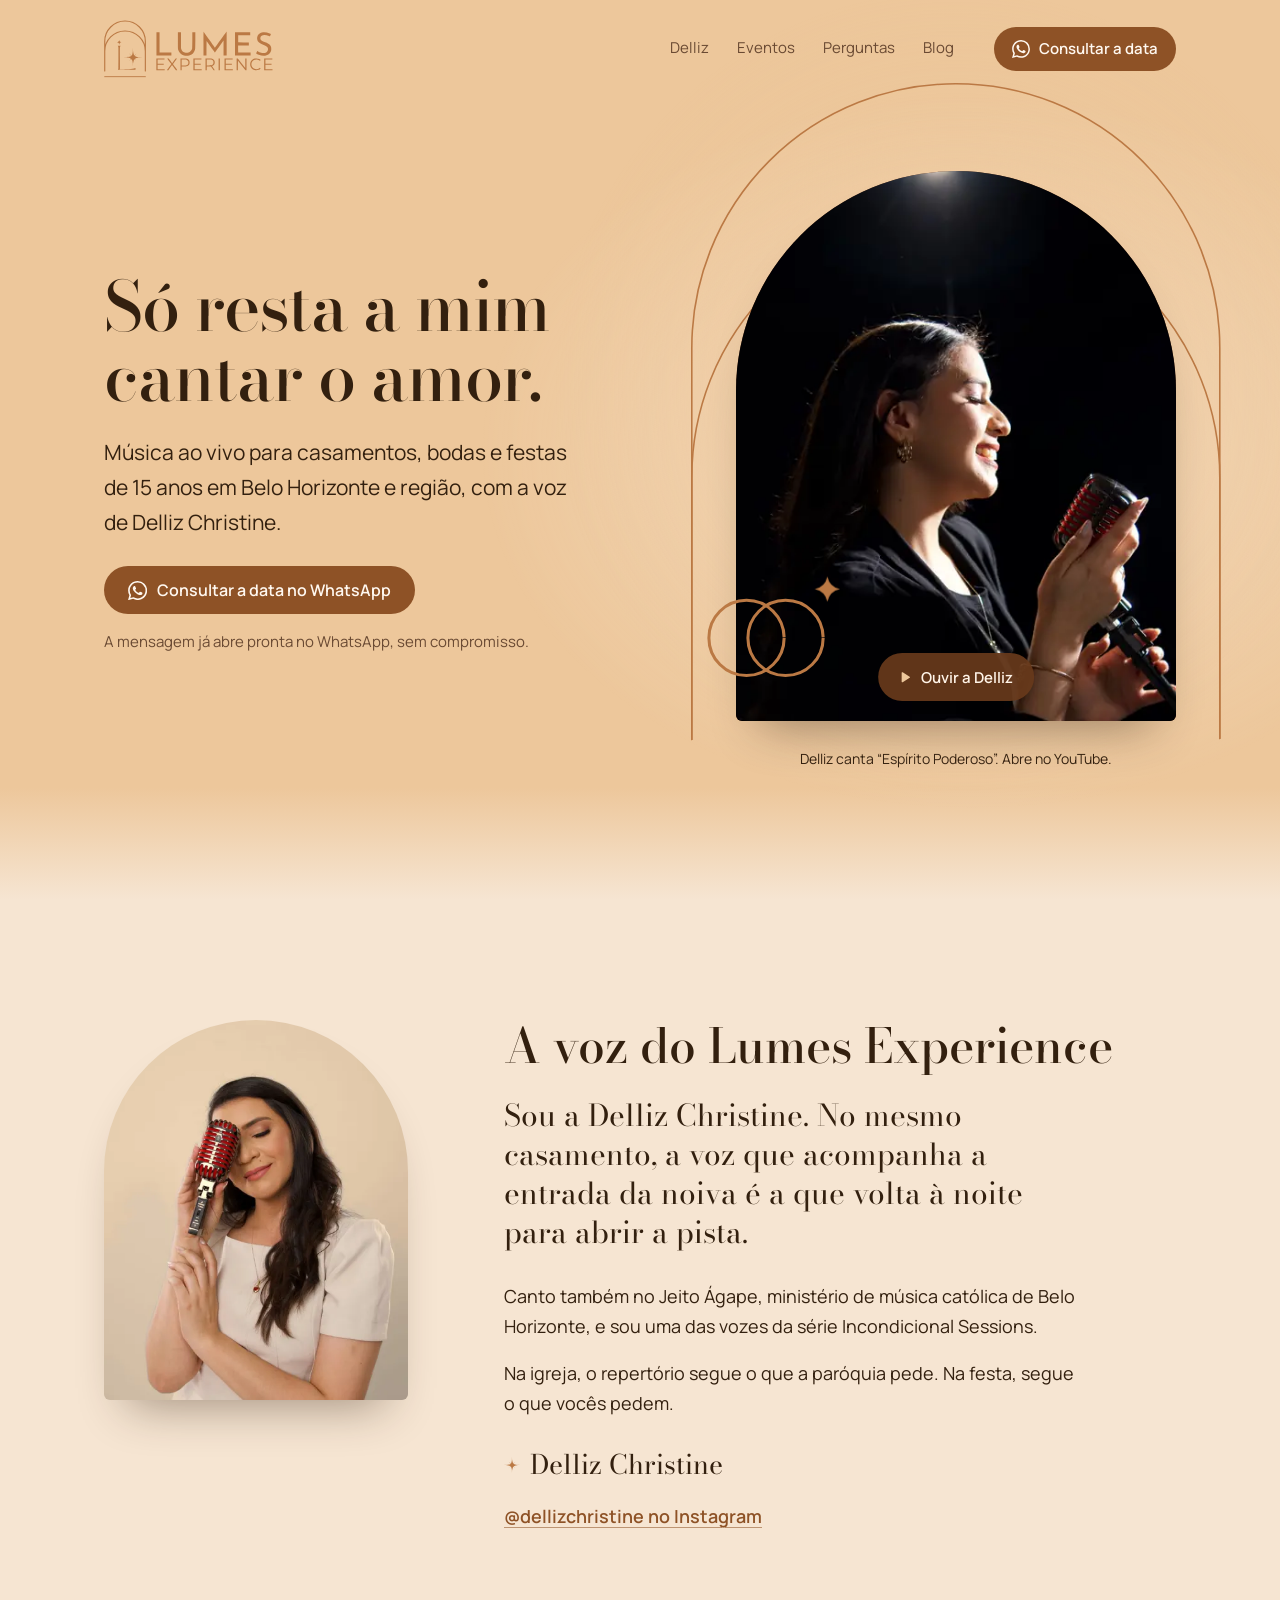
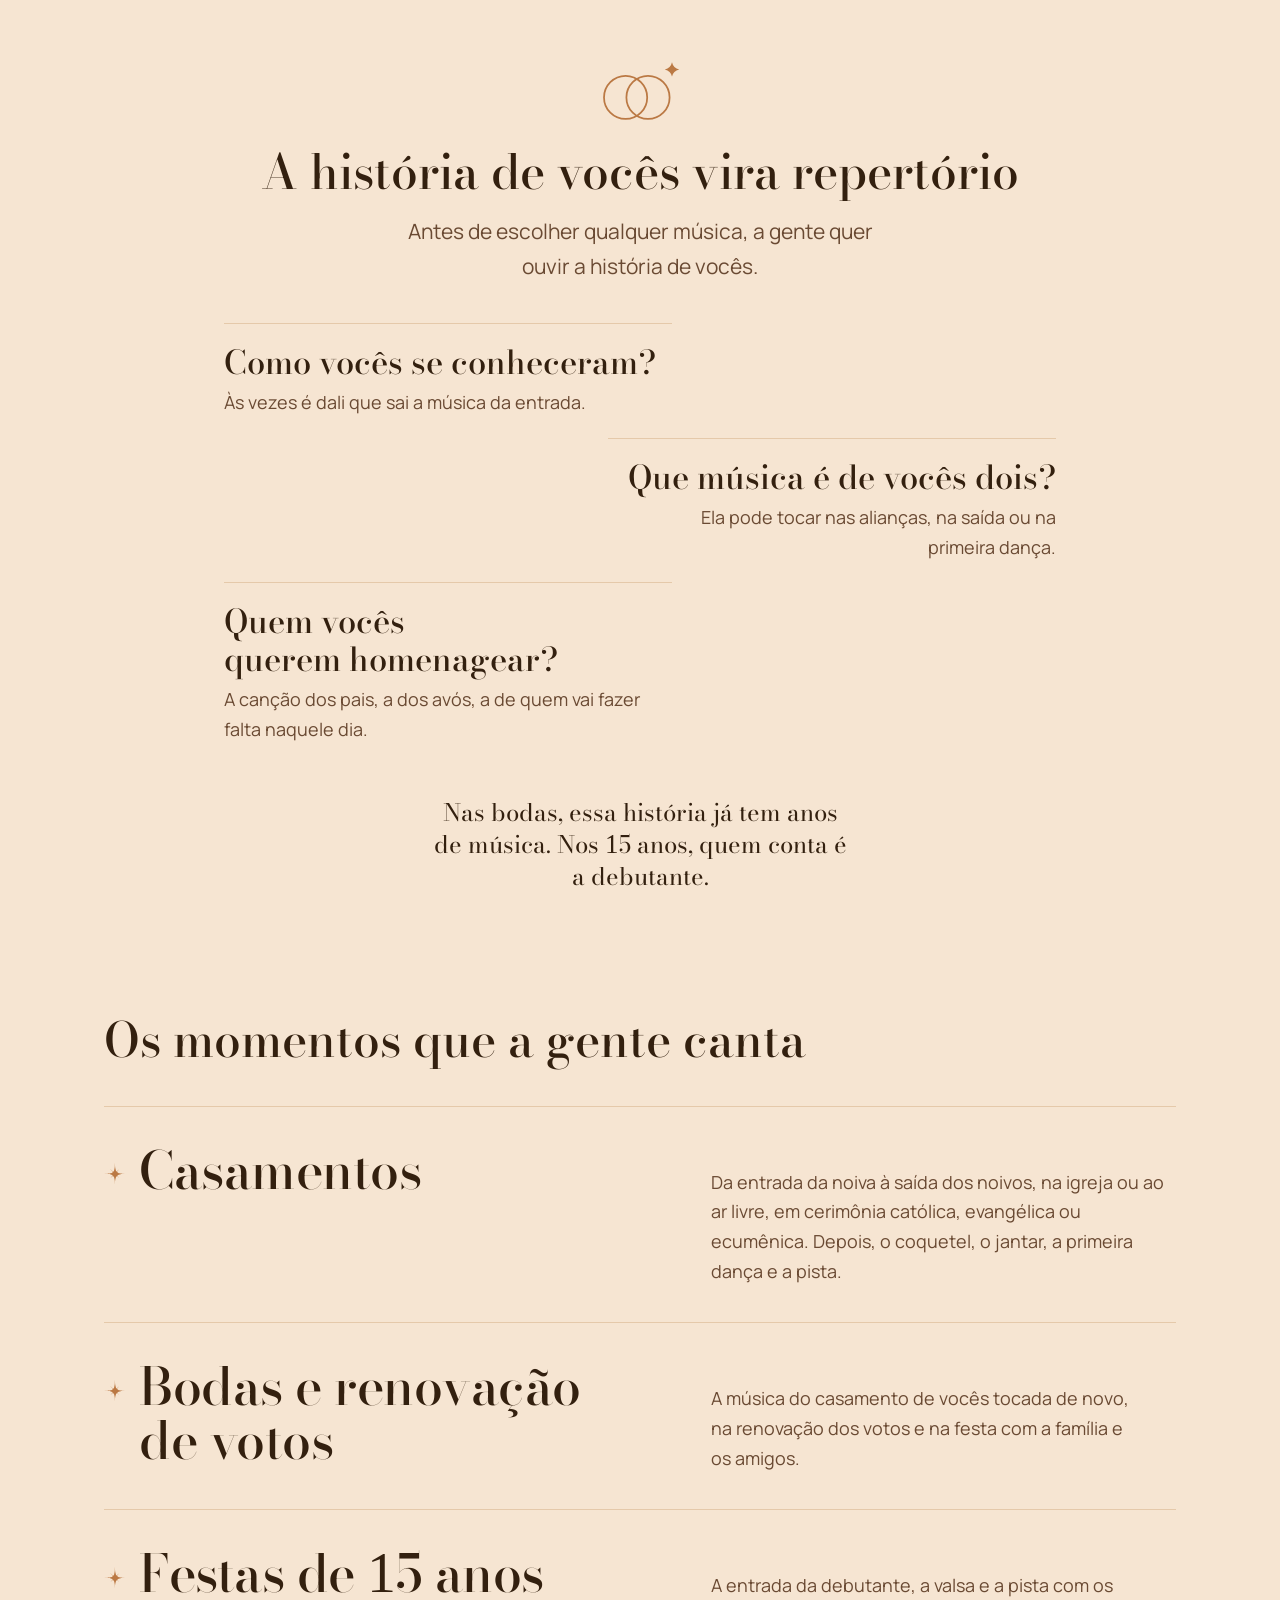
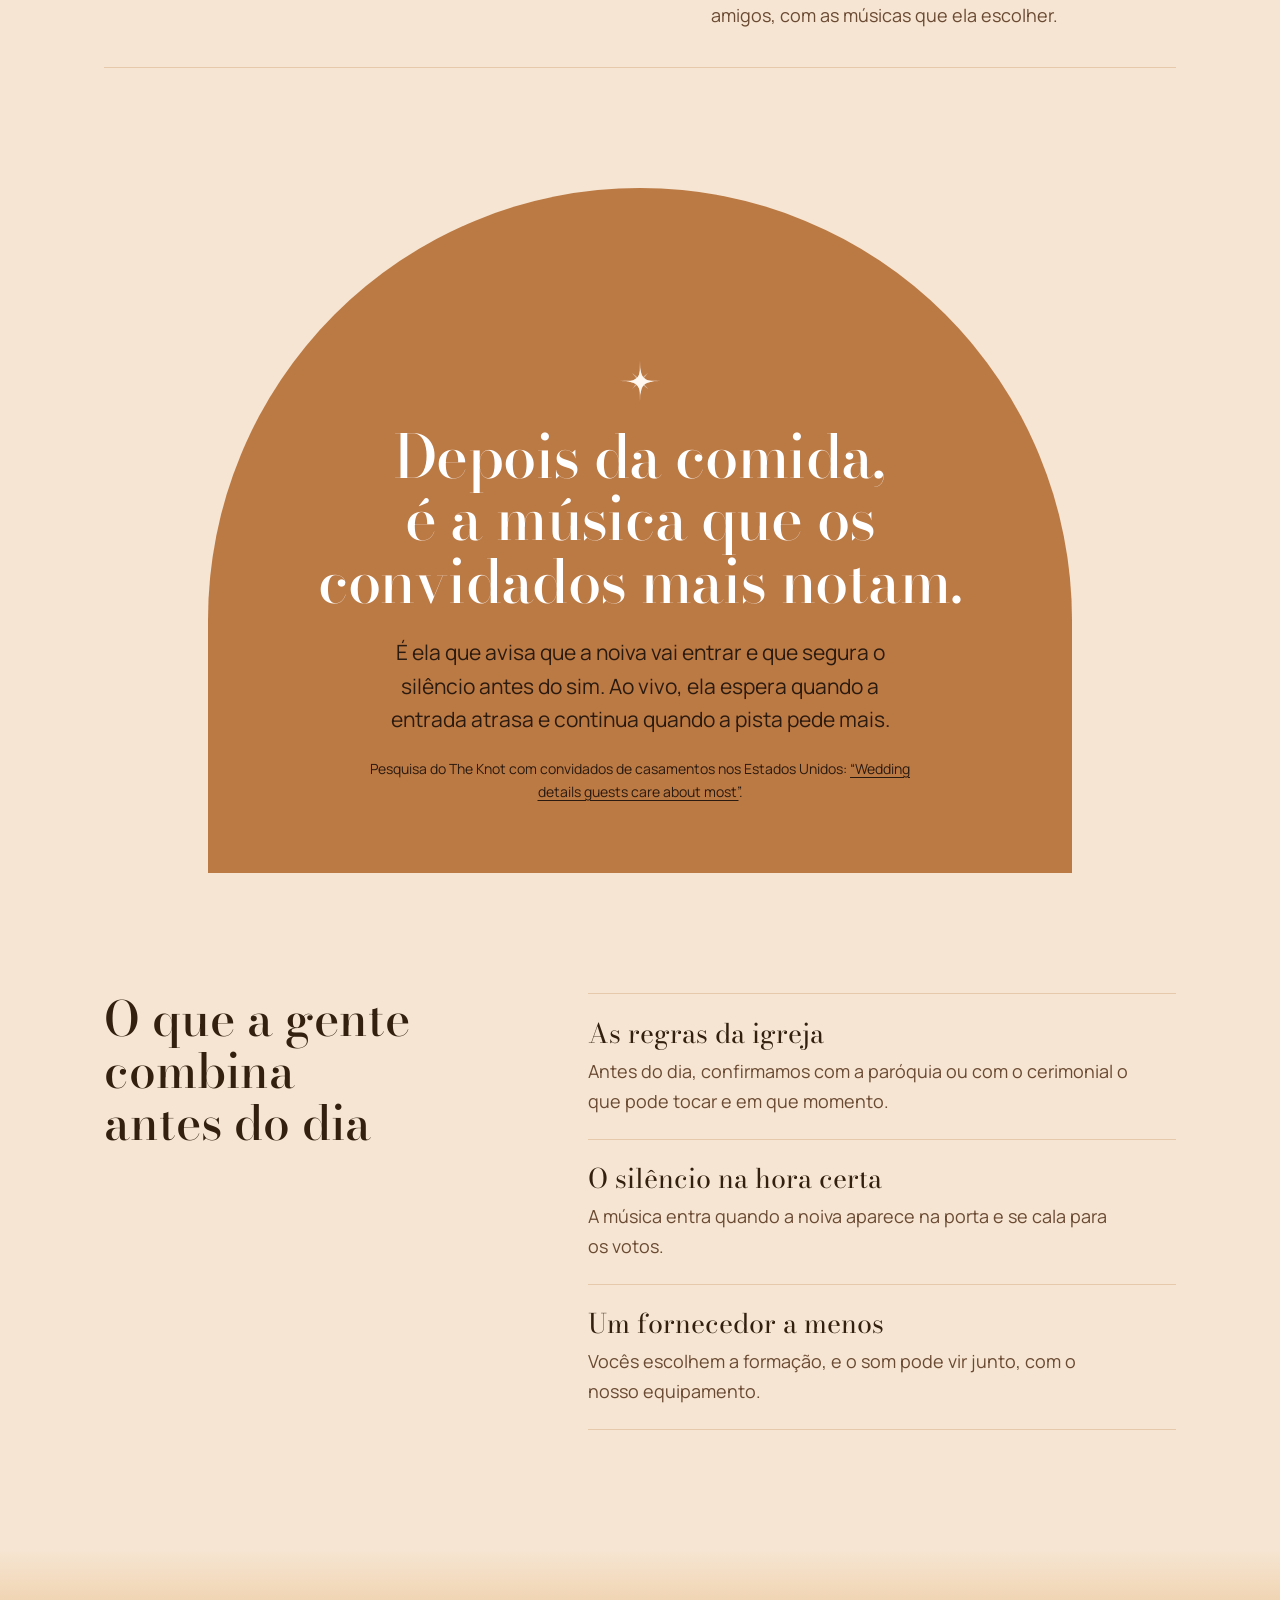
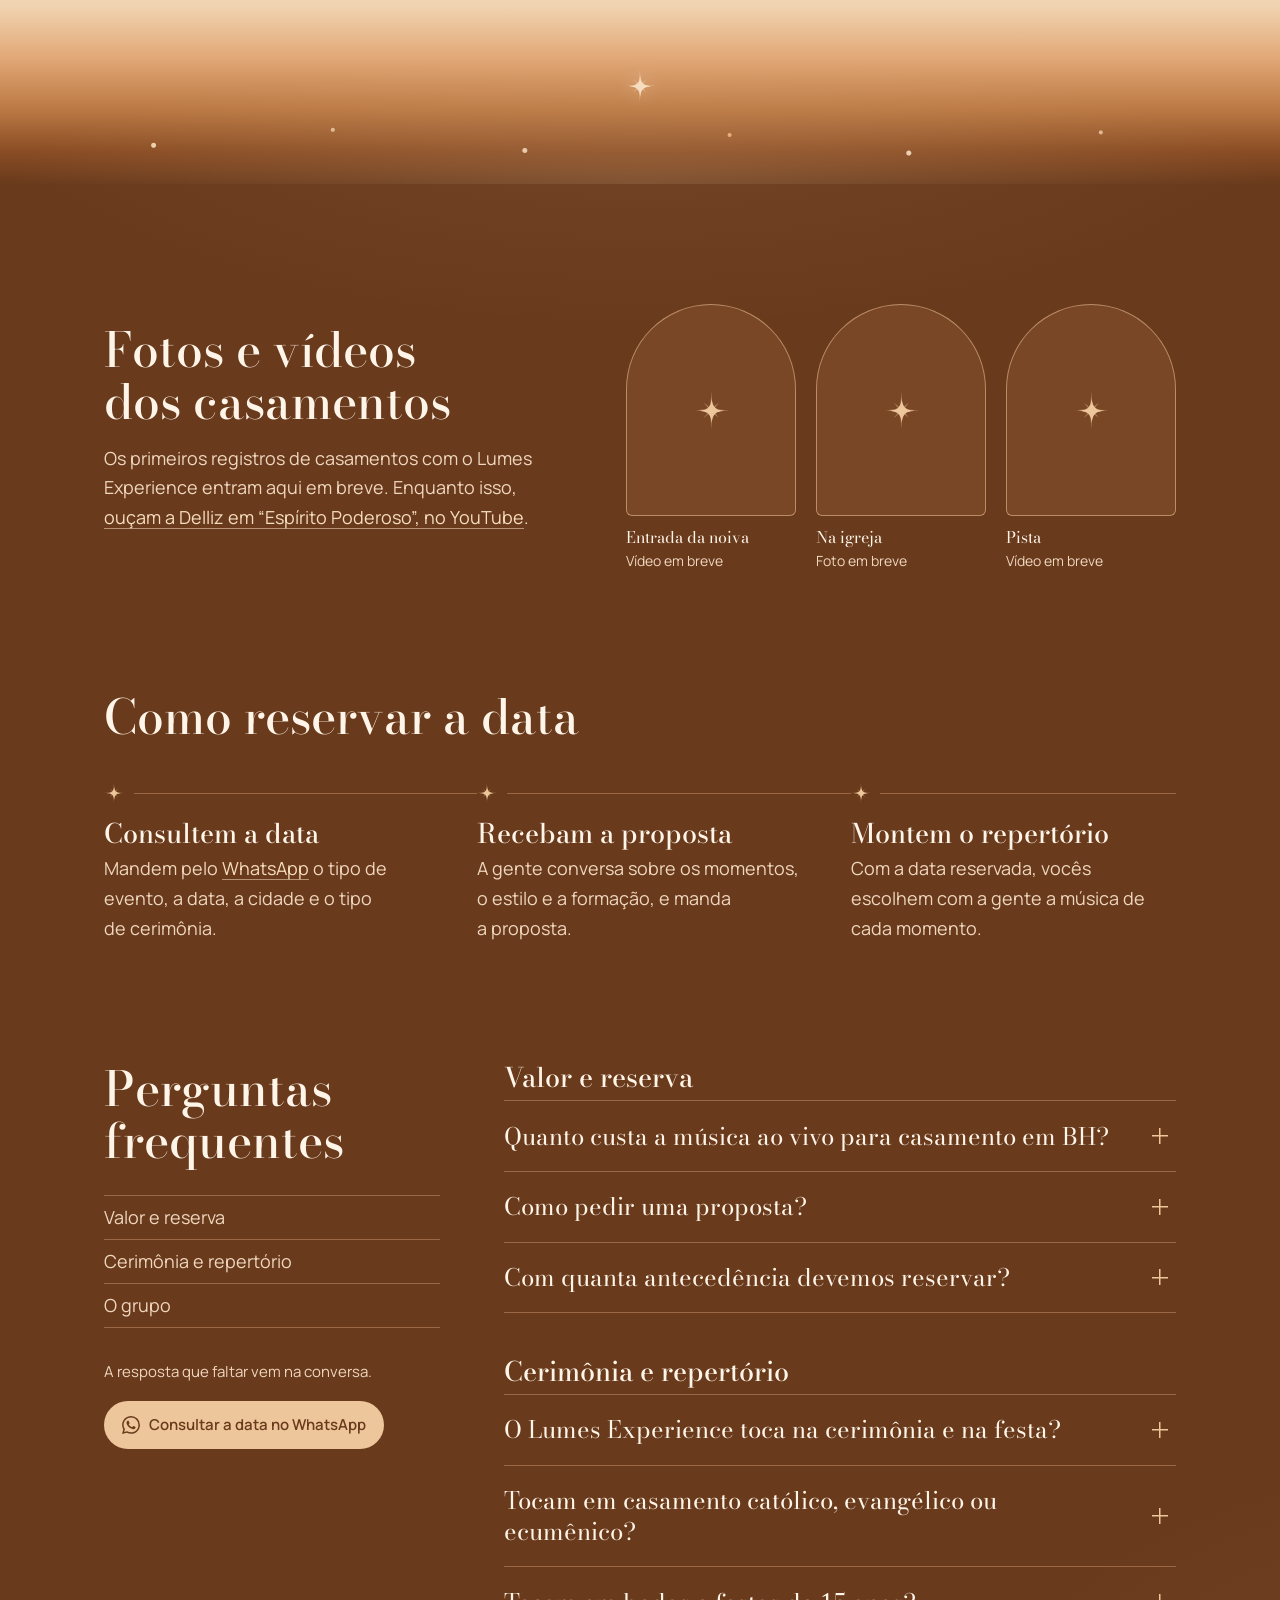
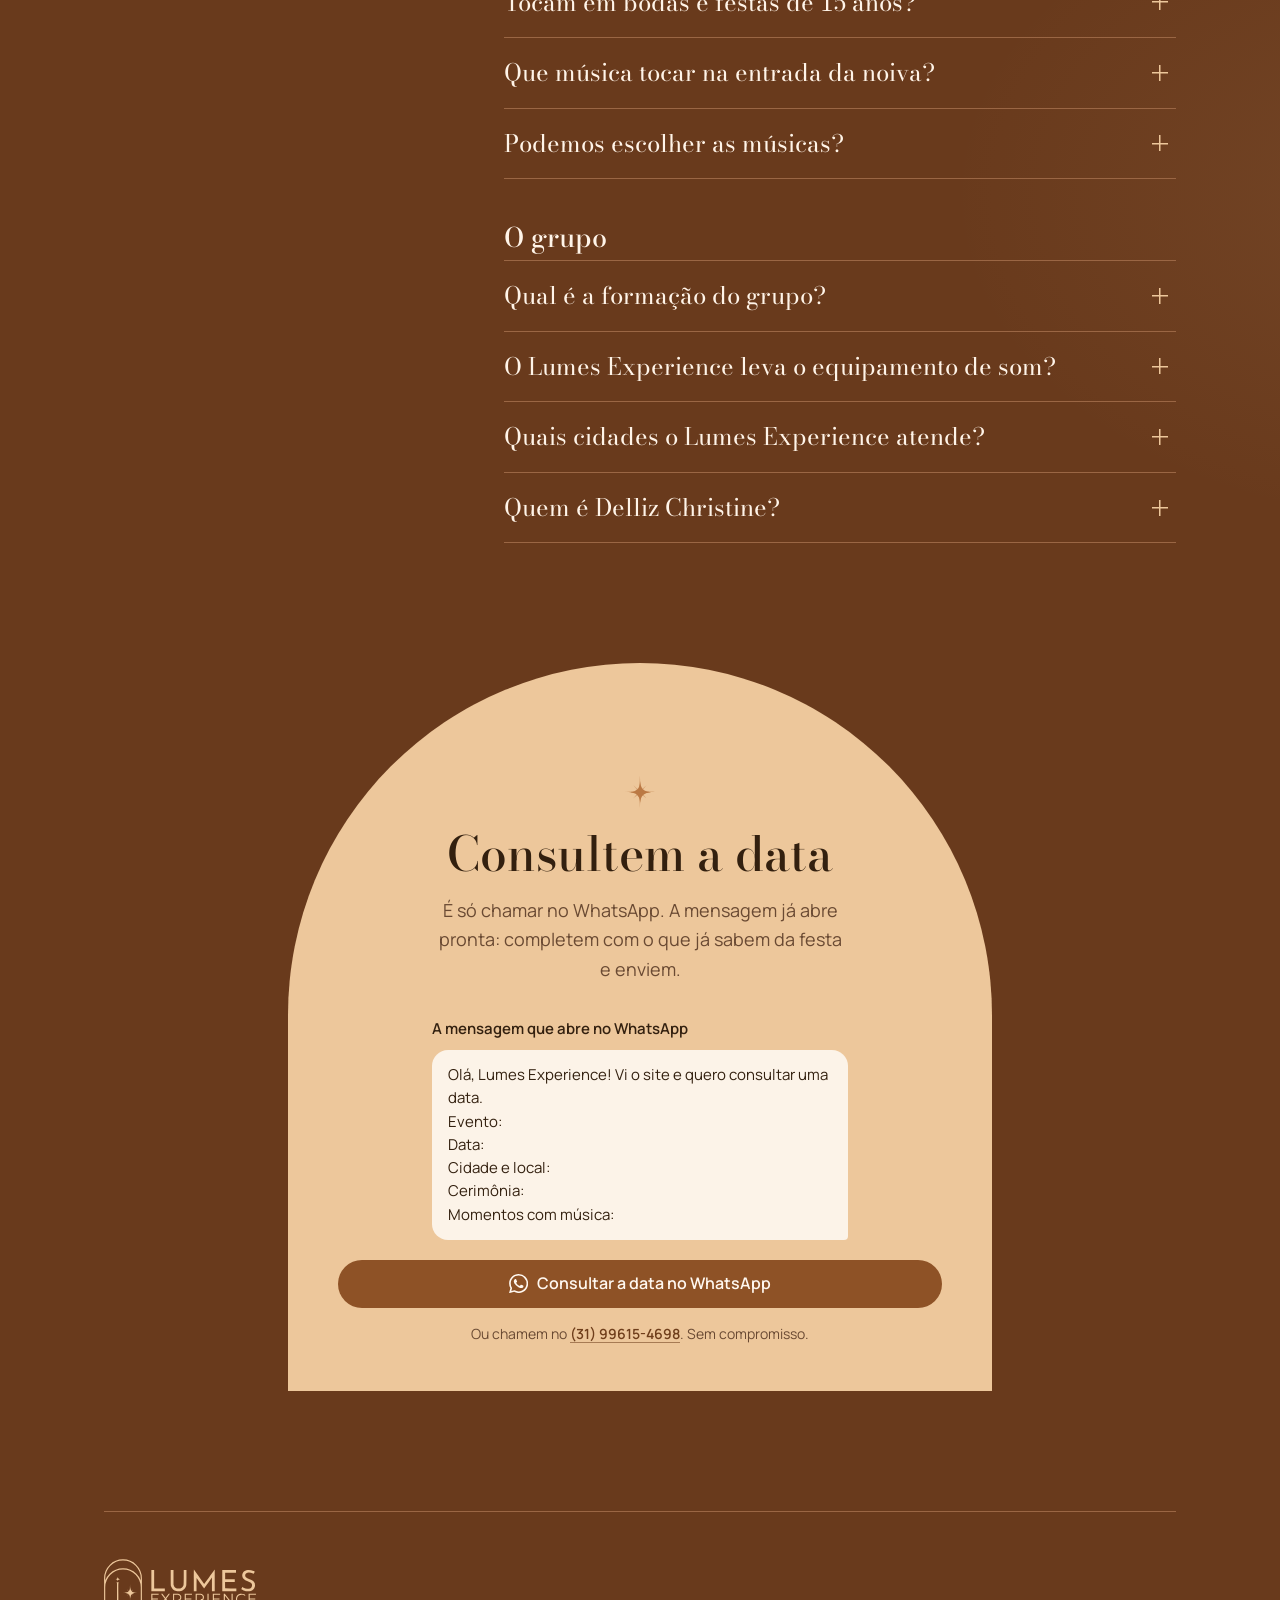
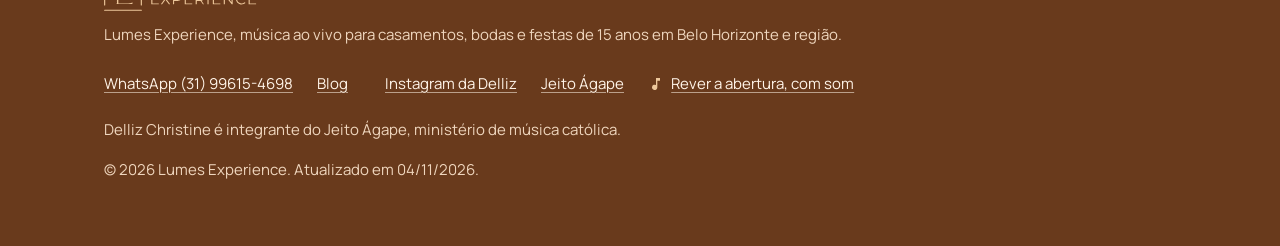
==== commit 15962777: "feat(site): a história do casal vira repertório, contato direto no WhatsApp e prévia de fontes - Nov" ====
--- a/index.html
+++ b/index.html
@@ -35,6 +35,8 @@
     try {
       const busca = new URLSearchParams(location.search);
       if (busca.has('previa')) document.documentElement.classList.add('previa');
+      // Prévia de fontes para o dono escolher (04/11/2026): ?fonte=bodoni-leve|cormorant|gilda|marcellus.
+      if (/^(atual|bodoni-leve|cormorant|gilda|marcellus)$/.test(busca.get('fonte') || '')) document.documentElement.dataset.fonte = busca.get('fonte');
       const forcar = busca.has('abertura');
       let vista = 0;
       try { vista = Number(localStorage.getItem('abertura-vista')) || 0; } catch (e) {}
@@ -270,7 +272,7 @@
             "name": "Como pedir uma proposta?",
             "acceptedAnswer": {
               "@type": "Answer",
-              "text": "Pelo WhatsApp do Lumes Experience, no (31) 99615-4698. Mandem o tipo de evento, a data, a cidade e o local, o tipo de cerimônia e os momentos em que querem música. O formulário no fim desta página monta essa mensagem para vocês."
+              "text": "Pelo WhatsApp do Lumes Experience, no (31) 99615-4698. Mandem o tipo de evento, a data, a cidade e o local, o tipo de cerimônia e os momentos em que querem música. O botão do WhatsApp nesta página já abre a mensagem pronta para vocês completarem."
             }
           },
           {
@@ -374,6 +376,11 @@
       font-style: normal;
       font-display: swap;
     }
+
+    /* Prévia de fontes dos títulos (?fonte=...). Sem o parâmetro, nenhuma destas é baixada. */
+    @font-face { font-family: "Cormorant Garamond"; src: url("assets/fonts/cormorant-garamond.woff2") format("woff2"); font-weight: 300 700; font-display: swap; }
+    @font-face { font-family: "Gilda Display"; src: url("assets/fonts/gilda-display.woff2") format("woff2"); font-weight: 400; font-display: swap; }
+    @font-face { font-family: "Marcellus"; src: url("assets/fonts/marcellus.woff2") format("woff2"); font-weight: 400; font-display: swap; }
 
     /* O "1" do Bodoni Moda é idêntico ao "l" ("15 anos" lia "l5 anos"), e a fonte não tem alternativa.
        Só esse algarismo vem de uma serifa do sistema, que tem a bandeira no alto; o resto continua Bodoni. */
@@ -451,6 +458,34 @@
 
     *, *::before, *::after { box-sizing: border-box; }
 
+    /* ---------- Prévia de fontes (?fonte=...) ---------- */
+    [data-fonte="bodoni-leve"] { --peso-titulo: 400; }
+    [data-fonte="cormorant"] { --serif: "Cormorant Garamond", "Bodoni reserva Georgia", serif; --peso-titulo: 600; }
+    [data-fonte="gilda"] { --serif: "Gilda Display", "Bodoni reserva Georgia", serif; --peso-titulo: 400; }
+    [data-fonte="marcellus"] { --serif: "Marcellus", "Bodoni reserva Georgia", serif; --peso-titulo: 400; }
+    [data-fonte] :is(h1, h2, h3, .compromisso__nome, .depoimento blockquote, .pergunta summary, .amostra figcaption, .assinatura-voz, .delliz__texto p:first-child, .historia__fecho) { font-synthesis: none; }
+    /* A Cormorant desenha pequeno: sobe um pouco para ficar do mesmo tamanho visual. */
+    [data-fonte="cormorant"] :is(h1, h2, h3) { font-size-adjust: 0.5; }
+    .escolha-fonte { display: none; }
+    [data-fonte] .escolha-fonte {
+      position: fixed;
+      z-index: 40;
+      top: 0.5rem;
+      left: 50%;
+      translate: -50% 0;
+      display: flex;
+      flex-wrap: wrap;
+      justify-content: center;
+      gap: 0.25rem;
+      max-width: calc(100vw - 1rem);
+      padding: 0.35rem;
+      border-radius: 1.25rem;
+      background: var(--tinta-funda);
+      font: 600 0.8125rem/1 var(--sans);
+    }
+    .escolha-fonte a { display: inline-flex; align-items: center; min-height: 2.25rem; padding: 0 0.75rem; border-radius: 999px; color: var(--noite-texto); text-decoration: none; }
+    .escolha-fonte a[aria-current] { background: var(--luz); color: var(--tinta-funda); }
+
     /* O que o navegador desenha sozinho também segue a marca: barra de rolagem, toque, seleção, cursor. */
     html {
       -webkit-text-size-adjust: 100%;
@@ -497,7 +532,7 @@
     h1, h2, h3 {
       margin: 0;
       font-family: var(--serif);
-      font-weight: 500;
+      font-weight: var(--peso-titulo, 500);
       line-height: 1.08;
       text-wrap: balance;
       overflow-wrap: break-word;
@@ -926,6 +961,26 @@
     .ouvir__texto { display: grid; gap: 0.1rem; font-size: 0.9375rem; line-height: 1.3; }
     .ouvir__texto strong { font-weight: 600; }
     .ouvir__texto span { color: var(--tinta-suave); font-variant-numeric: tabular-nums; }
+
+    /* ---------- A história de vocês vira repertório ----------
+       As alianças em traço (as mesmas da foto do topo), o título e três perguntas da conversa. No computador, as
+       perguntas vêm em ziguezague, como uma conversa, e não em três colunas. */
+    .historia { max-width: 52rem; margin-inline: auto; }
+    .historia > h2, .historia__intro, .historia__fecho { text-align: center; }
+    .historia__aliancas { display: block; width: 6rem; height: auto; margin: 0 auto 1.25rem; overflow: visible; color: var(--terracota-marca); }
+    .historia__aliancas circle { fill: none; stroke: currentColor; stroke-width: 2.2; }
+    .historia__aliancas .brilho { fill: currentColor; }
+    .historia__intro { max-width: 30rem; margin: 1rem auto 0; color: var(--tinta-suave); font-size: clamp(1.125rem, 1rem + 0.45vw, 1.3125rem); }
+    .historia__perguntas { margin: 2.5rem 0 0; padding: 0; list-style: none; }
+    .historia__perguntas li { max-width: 28rem; padding-block: 1.25rem; border-top: 1px solid var(--dia-linha); }
+    .historia__perguntas li:last-child { border-bottom: 1px solid var(--dia-linha); }
+    .historia__perguntas h3 { font-size: clamp(1.5rem, 1.25rem + 1vw, 2.125rem); line-height: 1.15; --opsz: 24; }
+    .historia__perguntas p { margin: 0.4rem 0 0; color: var(--tinta-suave); }
+    .historia__fecho { max-width: 30rem; margin: 2rem auto 0; font-family: var(--serif); font-size: clamp(1.25rem, 1.1rem + 0.6vw, 1.5rem); line-height: 1.35; font-variation-settings: "opsz" 14; }
+    @media (min-width: 56rem) {
+      .historia__perguntas li:nth-child(2) { margin-left: auto; text-align: right; }
+      .historia__perguntas li:last-child { border-bottom: 0; }
+    }
 
     /* ---------- Eventos: os momentos que a gente canta ----------
        Três linhas de programa, sem cartões nem ícones: o nome grande em Bodoni com a estrela da marca e,
@@ -1242,72 +1297,13 @@
     .porta-acesa h2 { text-align: center; }
     .porta-acesa__texto { max-width: 28rem; margin: 1rem auto 2rem; color: var(--tinta-suave); text-align: center; }
 
-    .consulta__campos { display: grid; gap: 0 1.25rem; }
-    @media (min-width: 40rem) {
-      .consulta__campos { grid-template-columns: repeat(2, minmax(0, 1fr)); }
-      .consulta__campos .campo--largo { grid-column: 1 / -1; }
-    }
-
-    .campo { display: grid; gap: 0.4rem; margin: 0 0 1.25rem; padding: 0; border: 0; min-width: 0; }
-    .campo > label, .campo legend { padding: 0; font-weight: 600; font-size: 0.9375rem; }
-    .campo legend { margin-bottom: 0.4rem; }
-
-    .campo input:not([type="checkbox"]), .campo select {
-      width: 100%;
-      min-height: 3rem;
-      padding: 0.65rem 0.85rem;
-      border: 1px solid var(--terracota-funda);
-      border-radius: 4px;
-      background: var(--dia-2);
-      color: var(--tinta);
-      font: inherit;
-      caret-color: var(--terracota);
-    }
-    .campo input::placeholder { color: var(--tinta-suave); opacity: 1; }
-    .campo__aviso { margin: 0; color: var(--terracota-funda); font-size: 0.875rem; font-weight: 600; }
-    .campo__aviso:empty { display: none; }
-
-    .opcoes { display: flex; flex-wrap: wrap; gap: 0.5rem; }
-    .opcao {
-      display: inline-flex;
-      align-items: center;
-      gap: 0.6rem;
-      min-height: 2.75rem;
-      padding: 0.4rem 1rem 0.4rem 0.75rem;
-      border: 1px solid color-mix(in srgb, var(--terracota-funda) 55%, transparent);
-      border-radius: 999px;
-      background: color-mix(in srgb, var(--dia-2) 45%, transparent);
-      transition: background-color 0.2s, border-color 0.2s;
-    }
-    /* A caixa de marcar desenhada: quadrado terracota com cantos suaves e o visto em creme. */
-    .opcao input {
-      flex: none;
-      width: 1.25rem;
-      height: 1.25rem;
-      margin: 0;
-      border: 1.5px solid var(--terracota-funda);
-      border-radius: 4px;
-      background: var(--dia-2) center / 0.85rem no-repeat;
-      -webkit-appearance: none;
-      appearance: none;
-      cursor: pointer;
-      transition: background-color 0.15s, border-color 0.15s;
-    }
-    .opcao input:checked {
-      border-color: var(--terracota);
-      background-color: var(--terracota);
-      background-image: url("data:image/svg+xml,%3Csvg xmlns='http://www.w3.org/2000/svg' viewBox='0 0 12 10'%3E%3Cpath d='M1 5.2 4.3 8.5 11 1.5' fill='none' stroke='%23FFF8F0' stroke-width='1.8' stroke-linecap='round' stroke-linejoin='round'/%3E%3C/svg%3E");
-    }
-    .opcao input:focus-visible { outline: 3px solid var(--foco); outline-offset: 2px; }
-    .opcao:has(input:checked) { border-color: var(--terracota); background: var(--dia-2); }
-
     /* A prévia mostra o texto que vai para o WhatsApp, antes de sair da página. */
     .previa { margin: 0.25rem 0 1.25rem; }
     .previa__rotulo { margin: 0 0 0.5rem; font-weight: 600; font-size: 0.9375rem; }
     .previa__balao {
       display: block;
       max-width: 26rem;
-      margin-left: auto;
+      margin: 0 0 0 auto;
       padding: 0.85rem 1rem;
       border-radius: 1rem 1rem 0.25rem 1rem;
       background: var(--dia-2);
@@ -1319,6 +1315,8 @@
     }
 
     .porta-acesa .botao { width: 100%; }
+    .porta-acesa .previa { max-width: 26rem; margin-inline: auto; }
+    .consulta__nota a { color: var(--terracota-funda); font-weight: 600; }
     .consulta__nota { margin: 0.9rem 0 0; color: var(--tinta-suave); font-size: 0.875rem; text-align: center; }
 
     /* ---------- Rodapé ---------- */
@@ -1499,6 +1497,10 @@
 </head>
 <body>
   <a class="pular" href="#principal">Pular para o conteúdo</a>
+  <!-- Prévia de fontes para o dono (só aparece com ?fonte=...). Sai depois da escolha. -->
+  <nav class="escolha-fonte" aria-label="Prévia de fontes">
+    <a href="?fonte=atual#principal">Atual</a><a href="?fonte=bodoni-leve#principal">Bodoni leve</a><a href="?fonte=cormorant#principal">Cormorant</a><a href="?fonte=gilda#principal">Gilda</a><a href="?fonte=marcellus#principal">Marcellus</a>
+  </nav>
 
   <svg class="icones" width="0" height="0" aria-hidden="true">
     <symbol id="icone-whatsapp" viewBox="0 0 24 24"><path d="M17.472 14.382c-.297-.149-1.758-.867-2.03-.967-.273-.099-.471-.148-.67.15-.197.297-.767.966-.94 1.164-.173.199-.347.223-.644.075-.297-.15-1.255-.463-2.39-1.475-.883-.788-1.48-1.761-1.653-2.059-.173-.297-.018-.458.13-.606.134-.133.298-.347.446-.52.149-.174.198-.298.298-.497.099-.198.05-.371-.025-.52-.075-.149-.669-1.612-.916-2.207-.242-.579-.487-.5-.669-.51-.173-.008-.371-.01-.57-.01-.198 0-.52.074-.792.372-.272.297-1.04 1.016-1.04 2.479 0 1.462 1.065 2.875 1.213 3.074.149.198 2.096 3.2 5.077 4.487.709.306 1.262.489 1.694.625.712.227 1.36.195 1.871.118.571-.085 1.758-.719 2.006-1.413.248-.694.248-1.289.173-1.413-.074-.124-.272-.198-.57-.347m-5.421 7.403h-.004a9.87 9.87 0 01-5.031-1.378l-.361-.214-3.741.982.998-3.648-.235-.374a9.86 9.86 0 01-1.51-5.26c.001-5.45 4.436-9.884 9.888-9.884 2.64 0 5.122 1.03 6.988 2.898a9.825 9.825 0 012.893 6.994c-.003 5.45-4.437 9.884-9.885 9.884m8.413-18.297A11.815 11.815 0 0012.05 0C5.495 0 .16 5.335.157 11.892c0 2.096.547 4.142 1.588 5.945L.057 24l6.305-1.654a11.882 11.882 0 005.683 1.448h.005c6.554 0 11.89-5.335 11.893-11.893a11.821 11.821 0 00-3.48-8.413Z"/></symbol>
@@ -1631,6 +1633,24 @@
       </div>
     </section>
 
+    <!-- A história do casal vira repertório (dono, 04/11/2026): sem fato inventado, só o que a gente pergunta. -->
+    <section class="secao secao--seguida conteudo" id="historia" aria-labelledby="titulo-historia">
+      <div class="historia">
+        <svg class="historia__aliancas" viewBox="0 0 120 84" aria-hidden="true">
+          <circle cx="42" cy="48" r="27"/><circle cx="70" cy="48" r="27"/>
+          <path class="brilho" d="M100 4q1.6 7.4 9 9q-7.4 1.6-9 9q-1.6-7.4-9-9q7.4-1.6 9-9Z"/>
+        </svg>
+        <h2 id="titulo-historia">A história de vocês vira repertório</h2>
+        <p class="historia__intro">Antes de escolher qualquer música, a gente quer ouvir a história de vocês.</p>
+        <ol class="historia__perguntas">
+          <li><h3>Como vocês se conheceram?</h3><p>Às vezes é dali que sai a música da entrada.</p></li>
+          <li><h3>Que música é de vocês dois?</h3><p>Ela pode tocar nas alianças, na saída ou na primeira dança.</p></li>
+          <li><h3>Quem vocês querem homenagear?</h3><p>A canção dos pais, a dos avós, a de quem vai fazer falta naquele dia.</p></li>
+        </ol>
+        <p class="historia__fecho">Nas bodas, essa história já tem anos de música. Nos 15 anos, quem conta é a debutante.</p>
+      </div>
+    </section>
+
     <section class="secao secao--seguida conteudo" id="eventos" aria-labelledby="titulo-eventos">
       <h2 id="titulo-eventos">Os momentos que a gente canta</h2>
       <ul class="eventos">
@@ -1762,7 +1782,7 @@
             <div class="perguntas__grupo" id="perguntas-valor">
               <h3>Valor e reserva</h3>
               <details class="pergunta"><summary>Quanto custa a música ao vivo para casamento em BH?</summary><div class="pergunta__resposta"><p>O valor do Lumes Experience é sob consulta, porque depende da data, do local, dos momentos com música (cerimônia, coquetel, jantar e pista), da duração e da formação. Mandem esses dados pelo <a data-cta="perguntas" target="_blank" rel="noopener" href="https://wa.me/5531996154698?text=Ol%C3%A1%2C%20Lumes%20Experience!%20Vi%20o%20site%20e%20quero%20consultar%20uma%20data.%0AEvento%3A%20%0AData%3A%20%0ACidade%20e%20local%3A%20%0ACerim%C3%B4nia%3A%20%0AMomentos%20com%20m%C3%BAsica%3A%20">WhatsApp</a> e enviamos uma proposta, sem compromisso.</p></div></details>
-              <details class="pergunta"><summary>Como pedir uma proposta?</summary><div class="pergunta__resposta"><p>Pelo WhatsApp do Lumes Experience, no <a data-cta="perguntas" target="_blank" rel="noopener" href="https://wa.me/5531996154698?text=Ol%C3%A1%2C%20Lumes%20Experience!%20Vi%20o%20site%20e%20quero%20consultar%20uma%20data.%0AEvento%3A%20%0AData%3A%20%0ACidade%20e%20local%3A%20%0ACerim%C3%B4nia%3A%20%0AMomentos%20com%20m%C3%BAsica%3A%20">(31) 99615-4698</a>. Mandem o tipo de evento, a data, a cidade e o local, o tipo de cerimônia e os momentos em que querem música. O formulário no fim desta página monta essa mensagem para vocês.</p></div></details>
+              <details class="pergunta"><summary>Como pedir uma proposta?</summary><div class="pergunta__resposta"><p>Pelo WhatsApp do Lumes Experience, no <a data-cta="perguntas" target="_blank" rel="noopener" href="https://wa.me/5531996154698?text=Ol%C3%A1%2C%20Lumes%20Experience!%20Vi%20o%20site%20e%20quero%20consultar%20uma%20data.%0AEvento%3A%20%0AData%3A%20%0ACidade%20e%20local%3A%20%0ACerim%C3%B4nia%3A%20%0AMomentos%20com%20m%C3%BAsica%3A%20">(31) 99615-4698</a>. Mandem o tipo de evento, a data, a cidade e o local, o tipo de cerimônia e os momentos em que querem música. O botão do WhatsApp nesta página já abre a mensagem pronta para vocês completarem.</p></div></details>
               <details class="pergunta"><summary>Com quanta antecedência devemos reservar?</summary><div class="pergunta__resposta"><p>Assim que tiverem a data e o local. A data só fica garantida depois da reserva, então quanto antes vocês consultarem, maior a chance de ela estar livre.</p></div></details>
             </div>
             <div class="perguntas__grupo" id="perguntas-cerimonia">
@@ -1788,62 +1808,20 @@
         <div class="porta-acesa">
           <svg class="porta-acesa__estrela" viewBox="0 0 460 460" aria-hidden="true"><use href="#marca-estrela"/></svg>
           <h2 id="titulo-consulta">Consultem a data</h2>
-          <p class="porta-acesa__texto">Contem o que já sabem da festa. A mensagem abre pronta no WhatsApp do Lumes Experience, e vocês revisam antes de enviar.</p>
-          <form class="consulta__form" id="consulta-form" action="#" novalidate>
-            <div class="consulta__campos">
-              <div class="campo">
-                <label for="campo-evento">Evento</label>
-                <select id="campo-evento" name="evento">
-                  <option>Casamento</option>
-                  <option>Bodas ou renovação de votos</option>
-                  <option>Festa de 15 anos</option>
-                </select>
-              </div>
-              <div class="campo">
-                <label for="campo-data">Data</label>
-                <input id="campo-data" name="data" type="date" aria-describedby="aviso-data">
-                <p class="campo__aviso" id="aviso-data" aria-live="polite"></p>
-              </div>
-              <div class="campo">
-                <label for="campo-local">Cidade e local</label>
-                <input id="campo-local" name="local" type="text" autocomplete="off" maxlength="120" placeholder="Ex.: Nova Lima, igreja e salão">
-              </div>
-              <div class="campo">
-                <label for="campo-cerimonia">Tipo de cerimônia</label>
-                <select id="campo-cerimonia" name="cerimonia">
-                  <option>Ainda não sabemos</option>
-                  <option>Católica</option>
-                  <option>Evangélica</option>
-                  <option>Ecumênica</option>
-                  <option>Sem cerimônia religiosa</option>
-                  <option>Outra</option>
-                </select>
-              </div>
-              <fieldset class="campo campo--largo">
-                <legend>Momentos com música</legend>
-                <div class="opcoes">
-                  <label class="opcao"><input type="checkbox" name="momentos" value="Cerimônia">Cerimônia</label>
-                  <label class="opcao"><input type="checkbox" name="momentos" value="Coquetel">Coquetel</label>
-                  <label class="opcao"><input type="checkbox" name="momentos" value="Jantar">Jantar</label>
-                  <label class="opcao"><input type="checkbox" name="momentos" value="Pista">Pista</label>
-                </div>
-              </fieldset>
-            </div>
-            <div class="previa">
-              <p class="previa__rotulo" id="previa-rotulo">A mensagem que vai abrir no WhatsApp</p>
-              <output class="previa__balao" id="previa" for="campo-evento campo-data campo-local campo-cerimonia" aria-labelledby="previa-rotulo" aria-live="off">Olá, Lumes Experience! Vi o site e quero consultar uma data.
+          <p class="porta-acesa__texto">É só chamar no WhatsApp. A mensagem já abre pronta: completem com o que já sabem da festa e enviem.</p>
+          <div class="previa">
+            <p class="previa__rotulo" id="previa-rotulo">A mensagem que abre no WhatsApp</p>
+            <p class="previa__balao" aria-labelledby="previa-rotulo">Olá, Lumes Experience! Vi o site e quero consultar uma data.
 Evento:
 Data:
 Cidade e local:
 Cerimônia:
-Momentos com música:</output>
-            </div>
-            <a class="botao" id="consulta-enviar" data-cta="formulario" target="_blank" rel="noopener" href="https://wa.me/5531996154698?text=Ol%C3%A1%2C%20Lumes%20Experience!%20Vi%20o%20site%20e%20quero%20consultar%20uma%20data.%0AEvento%3A%20%0AData%3A%20%0ACidade%20e%20local%3A%20%0ACerim%C3%B4nia%3A%20%0AMomentos%20com%20m%C3%BAsica%3A%20">
-              <svg aria-hidden="true"><use href="#icone-whatsapp"/></svg>Consultar a data no WhatsApp
-            </a>
-            <p class="consulta__nota">Todos os campos são opcionais. Nada é enviado antes de vocês tocarem em enviar no WhatsApp.</p>
-            <noscript><p class="consulta__nota">Com o JavaScript desligado, o botão abre a mensagem em branco: completem os dados no próprio WhatsApp.</p></noscript>
-          </form>
+Momentos com música:</p>
+          </div>
+          <a class="botao" data-cta="contato" target="_blank" rel="noopener" href="https://wa.me/5531996154698?text=Ol%C3%A1%2C%20Lumes%20Experience!%20Vi%20o%20site%20e%20quero%20consultar%20uma%20data.%0AEvento%3A%20%0AData%3A%20%0ACidade%20e%20local%3A%20%0ACerim%C3%B4nia%3A%20%0AMomentos%20com%20m%C3%BAsica%3A%20">
+            <svg aria-hidden="true"><use href="#icone-whatsapp"/></svg>Consultar a data no WhatsApp
+          </a>
+          <p class="consulta__nota">Ou chamem no <a data-cta="contato-numero" target="_blank" rel="noopener" href="https://wa.me/5531996154698?text=Ol%C3%A1%2C%20Lumes%20Experience!%20Vi%20o%20site%20e%20quero%20consultar%20uma%20data.%0AEvento%3A%20%0AData%3A%20%0ACidade%20e%20local%3A%20%0ACerim%C3%B4nia%3A%20%0AMomentos%20com%20m%C3%BAsica%3A%20">(31) 99615-4698</a>. Sem compromisso.</p>
         </div>
       </section>
     </div>
@@ -1877,66 +1855,15 @@
 
   <script>
     (() => {
-      const WHATSAPP = '5531996154698';
       // Vazio = sem medição. Com um ID (ex.: 'G-XXXXXXXXXX'), registra o evento whatsapp_click por seção.
       // O mesmo ID vai em scripts/blog/gerar.mjs (GA4_ID), para medir também o blog.
       const GA4_ID = '';
 
       const reduzirMovimento = window.matchMedia('(prefers-reduced-motion: reduce)').matches;
 
-      const linkWhatsapp = (texto) => `https://wa.me/${WHATSAPP}?text=${encodeURIComponent(texto)}`;
-
-      const formatarData = (valorIso) => {
-        if (!valorIso) return '';
-        const [ano, mes, dia] = valorIso.split('-');
-        return `${dia}/${mes}/${ano}`;
-      };
-
-      const dataIsoDeHoje = () => {
-        const hoje = new Date();
-        const mes = String(hoje.getMonth() + 1).padStart(2, '0');
-        const dia = String(hoje.getDate()).padStart(2, '0');
-        return `${hoje.getFullYear()}-${mes}-${dia}`;
-      };
-
-      const formulario = document.getElementById('consulta-form');
-      const botaoConsulta = document.getElementById('consulta-enviar');
-      const previa = document.getElementById('previa');
-      const avisoData = document.getElementById('aviso-data');
-      const hoje = dataIsoDeHoje();
-
-      formulario.elements.data.min = hoje;
-
-      const mensagemDoFormulario = () => {
-        const dados = new FormData(formulario);
-        return [
-          'Olá, Lumes Experience! Vi o site e quero consultar uma data.',
-          `Evento: ${dados.get('evento')}`,
-          `Data: ${formatarData(dados.get('data'))}`,
-          `Cidade e local: ${dados.get('local').trim()}`,
-          `Cerimônia: ${dados.get('cerimonia')}`,
-          `Momentos com música: ${dados.getAll('momentos').join(', ')}`,
-        ].join('\n');
-      };
-
-      const atualizarConsulta = () => {
-        // A data passada não impede o envio (pode ser engano de ano), mas avisa ao lado do campo.
-        const data = formulario.elements.data.value;
-        avisoData.textContent = data && data < hoje ? 'Essa data já passou. Confiram o dia e o ano.' : '';
-        const mensagem = mensagemDoFormulario();
-        botaoConsulta.href = linkWhatsapp(mensagem);
-        previa.value = mensagem;
-      };
-
-      formulario.addEventListener('input', atualizarConsulta);
-      // Ao voltar para a página, o navegador restaura os campos sem disparar "input".
-      window.addEventListener('pageshow', atualizarConsulta);
-      botaoConsulta.addEventListener('click', atualizarConsulta);
-      // O botão é um link (funciona sem JS); Enter num campo abre o mesmo link.
-      formulario.addEventListener('submit', (evento) => {
-        evento.preventDefault();
-        botaoConsulta.click();
-      });
+      // Prévia de fontes: marca a opção atual na barrinha.
+      const fonte = document.documentElement.dataset.fonte;
+      if (fonte) document.querySelectorAll('.escolha-fonte a').forEach((a) => { if (a.href.includes(`fonte=${fonte}#`)) a.setAttribute('aria-current', 'true'); });
 
       // Barra fixa no celular: aparece sempre que nenhum outro botão do WhatsApp está inteiro na tela, inclusive
       // na primeira dobra de um celular baixo (no Safari com as barras à mostra, o botão do topo pode ficar abaixo
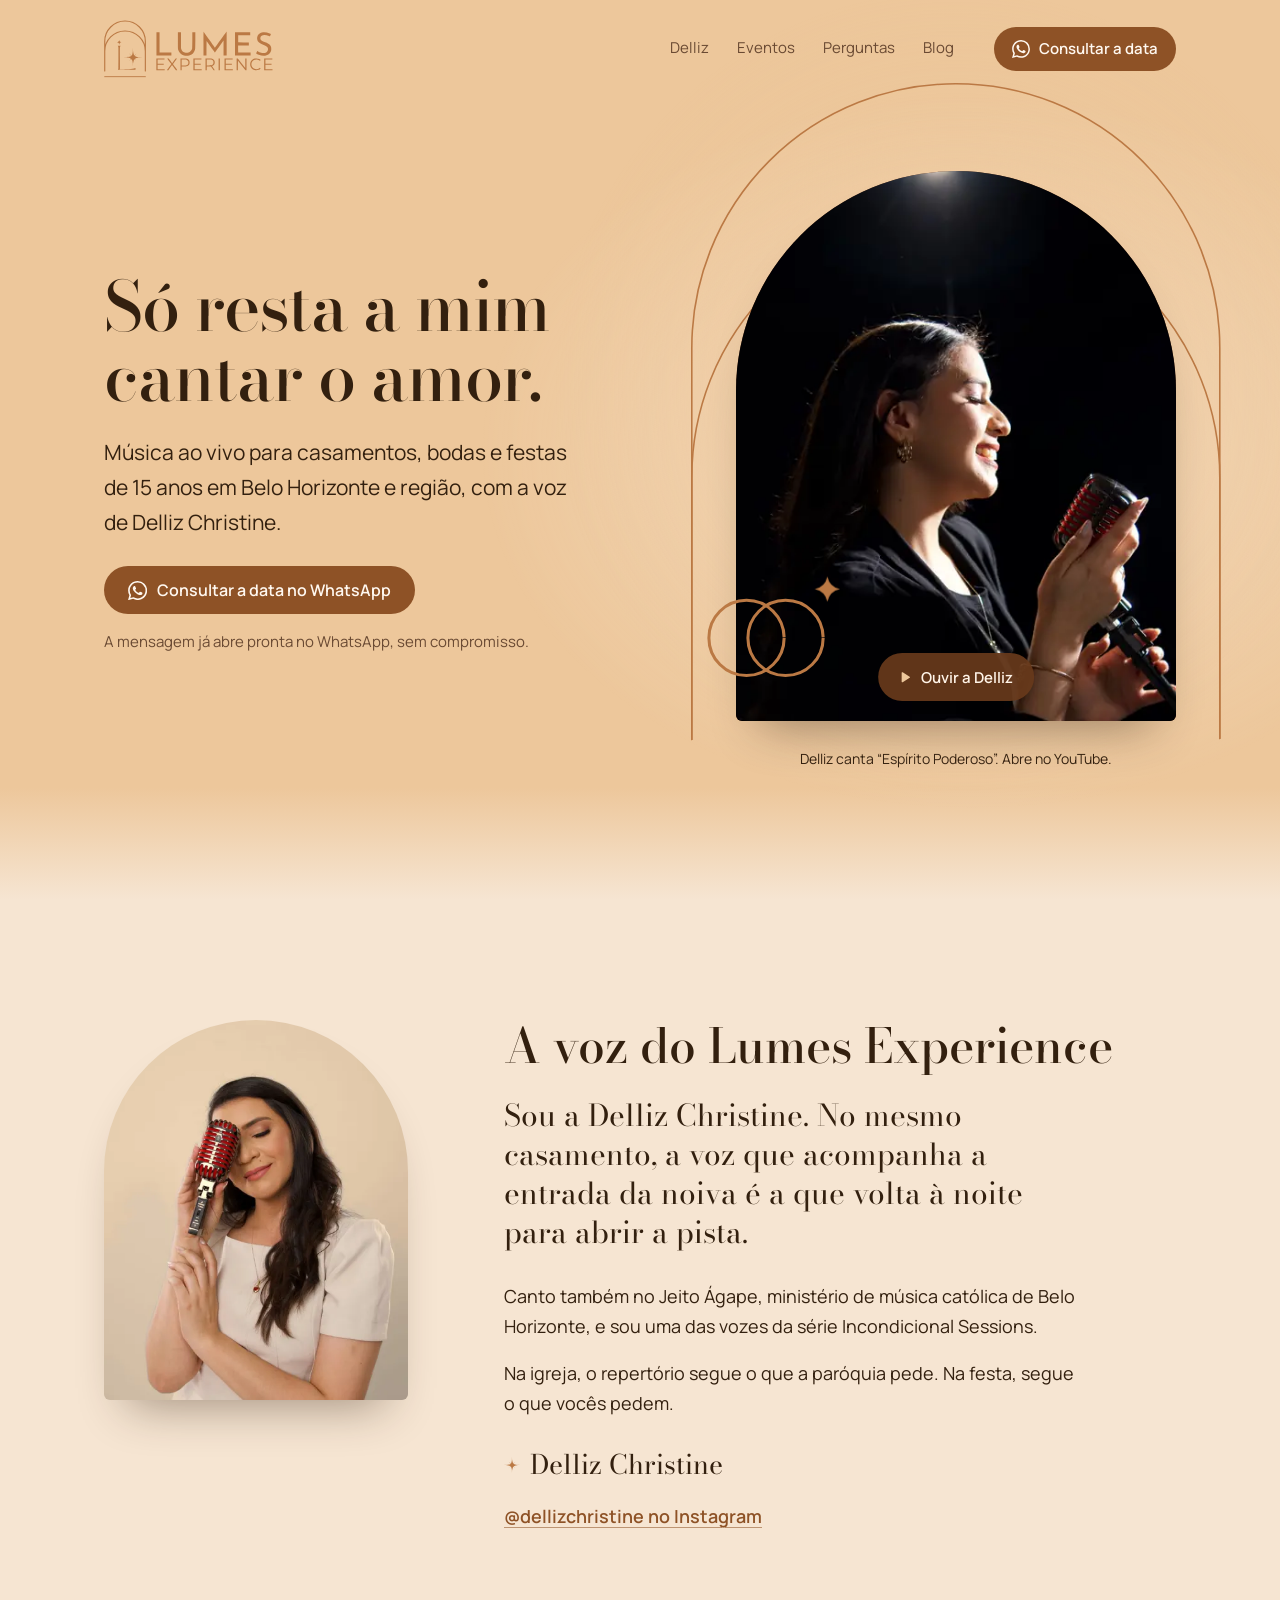
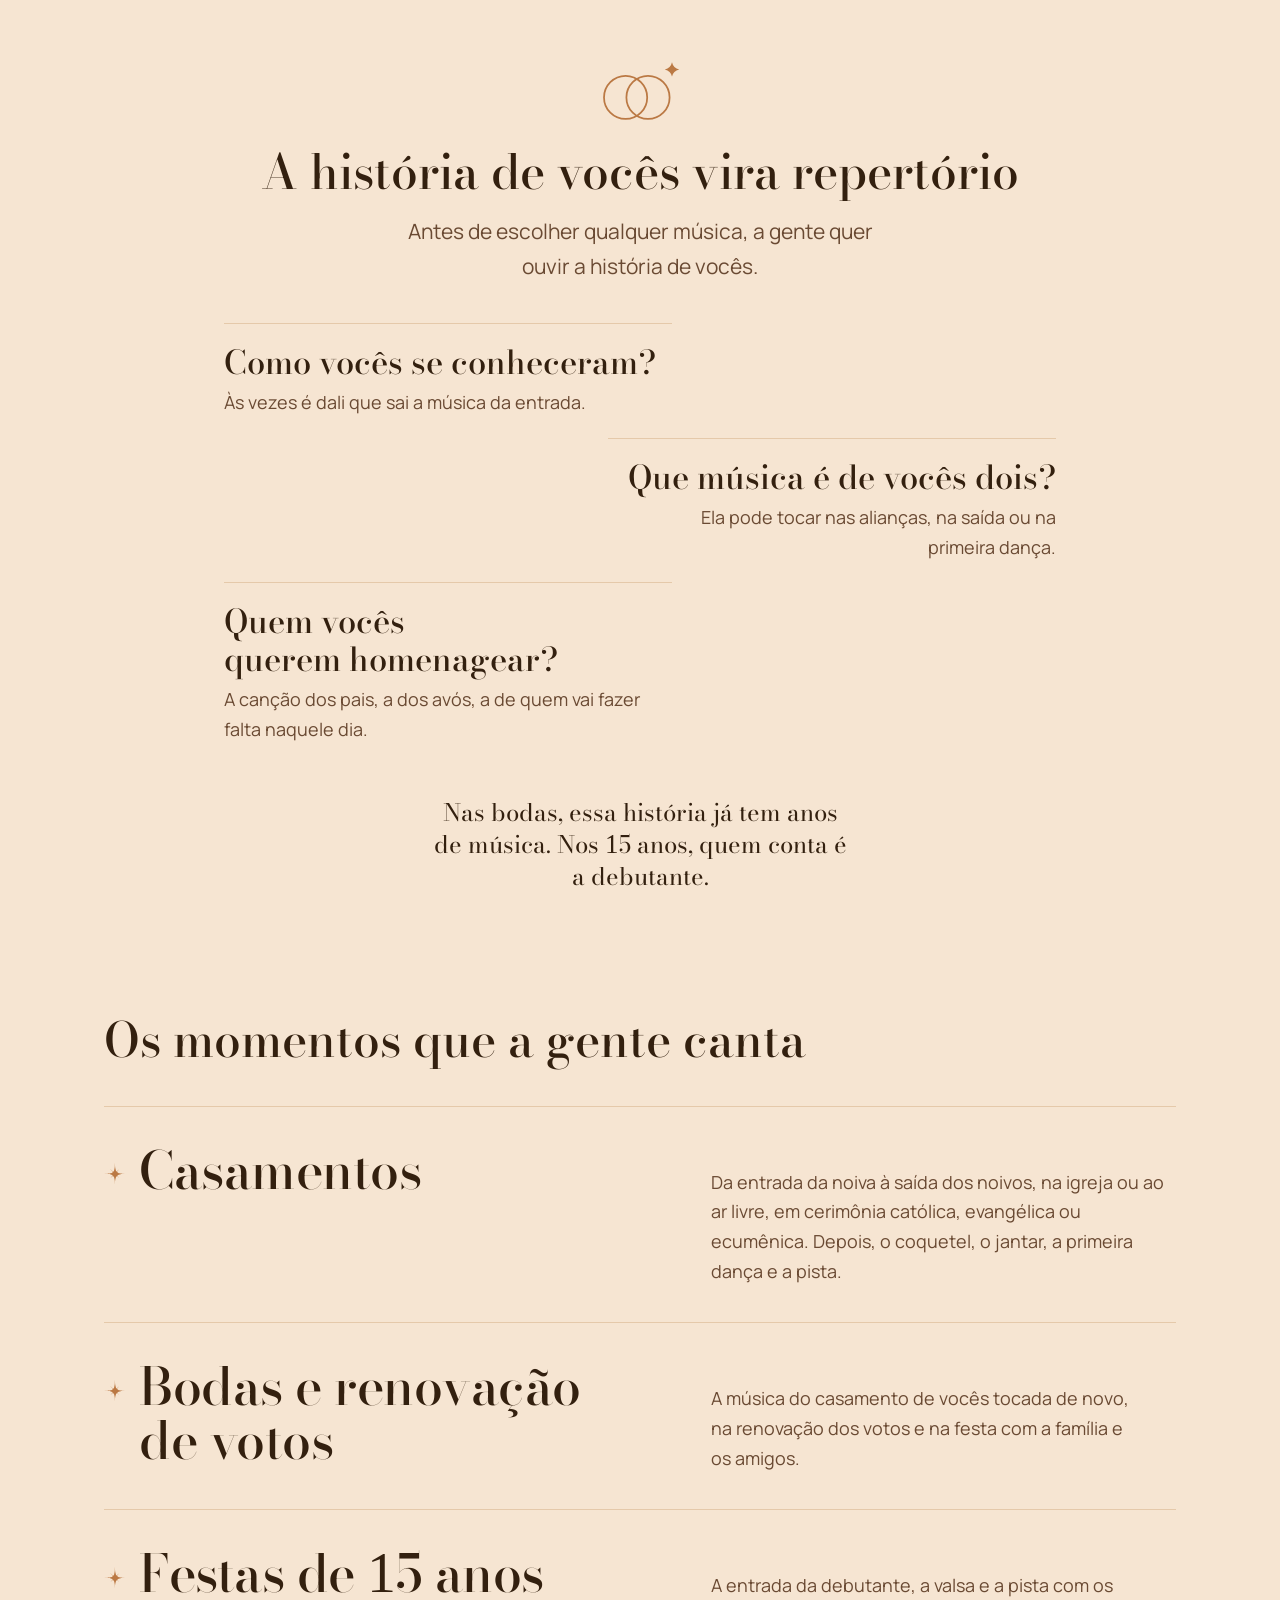
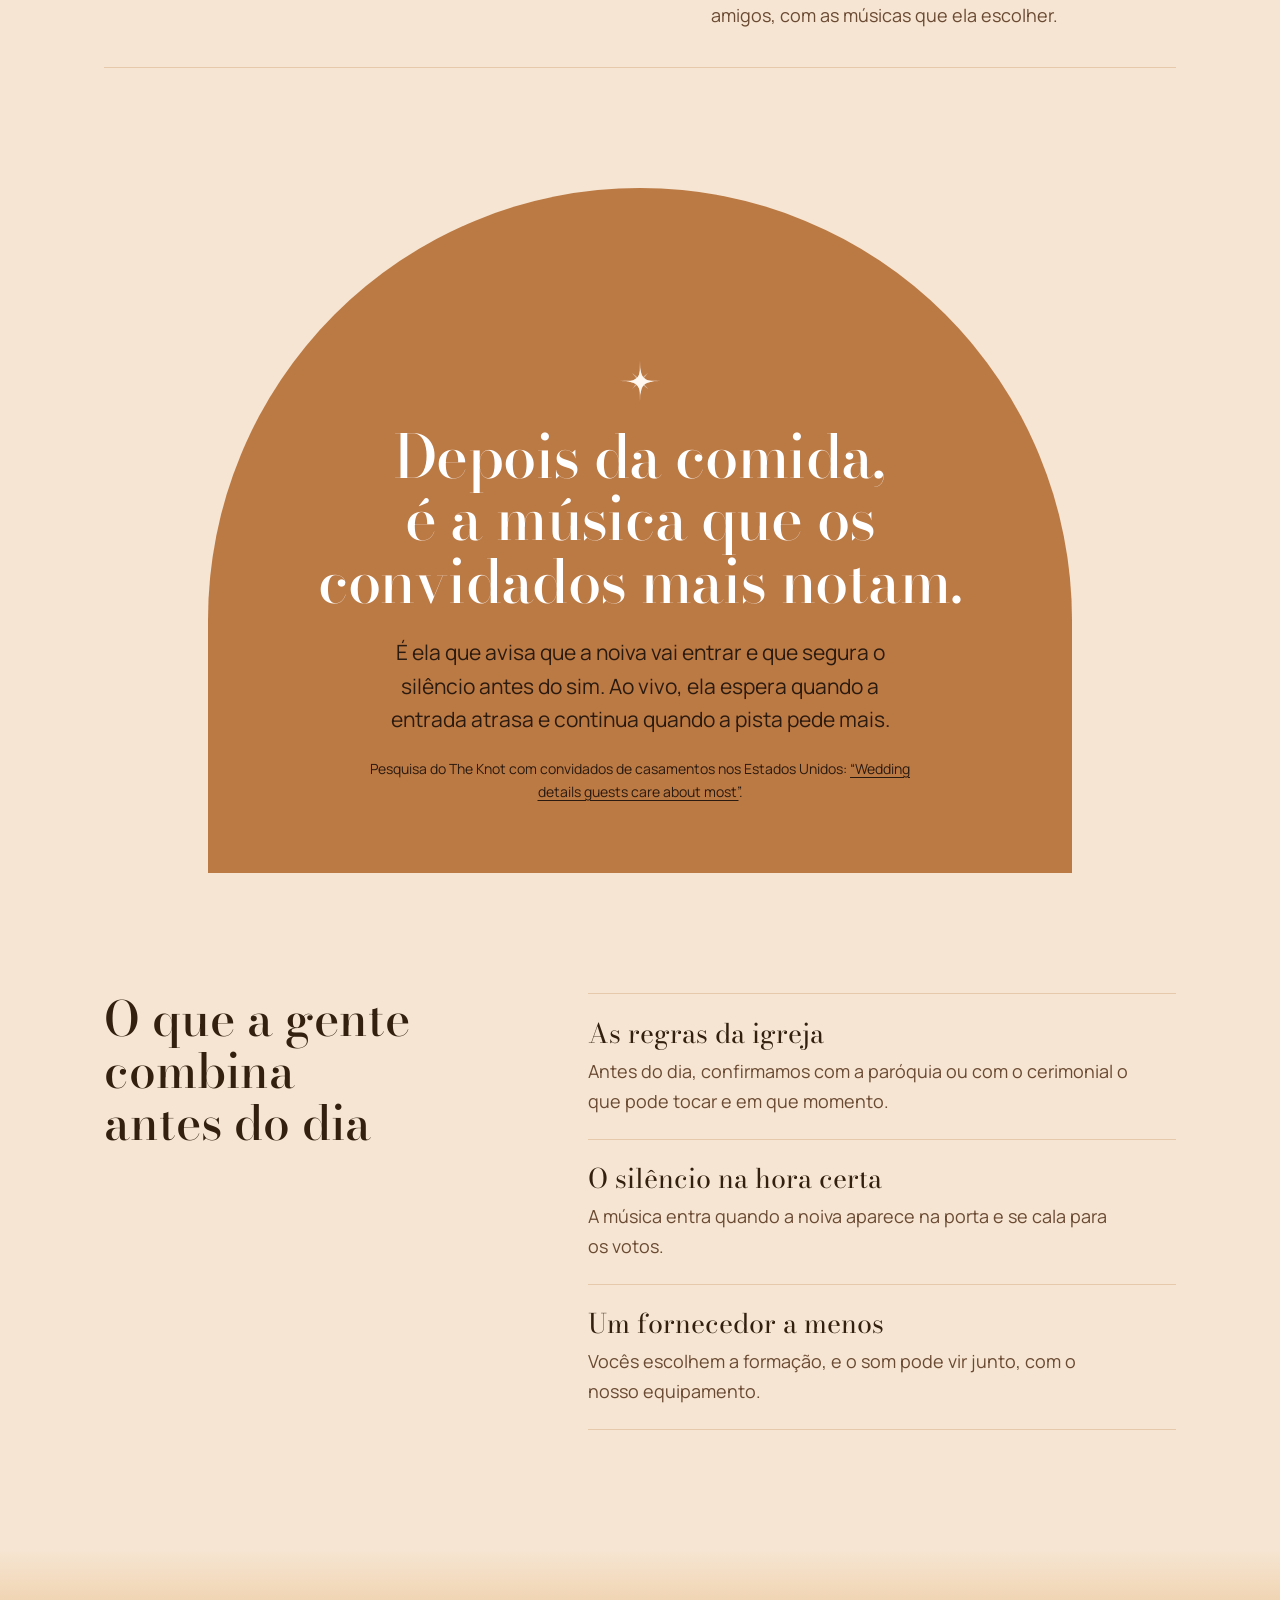
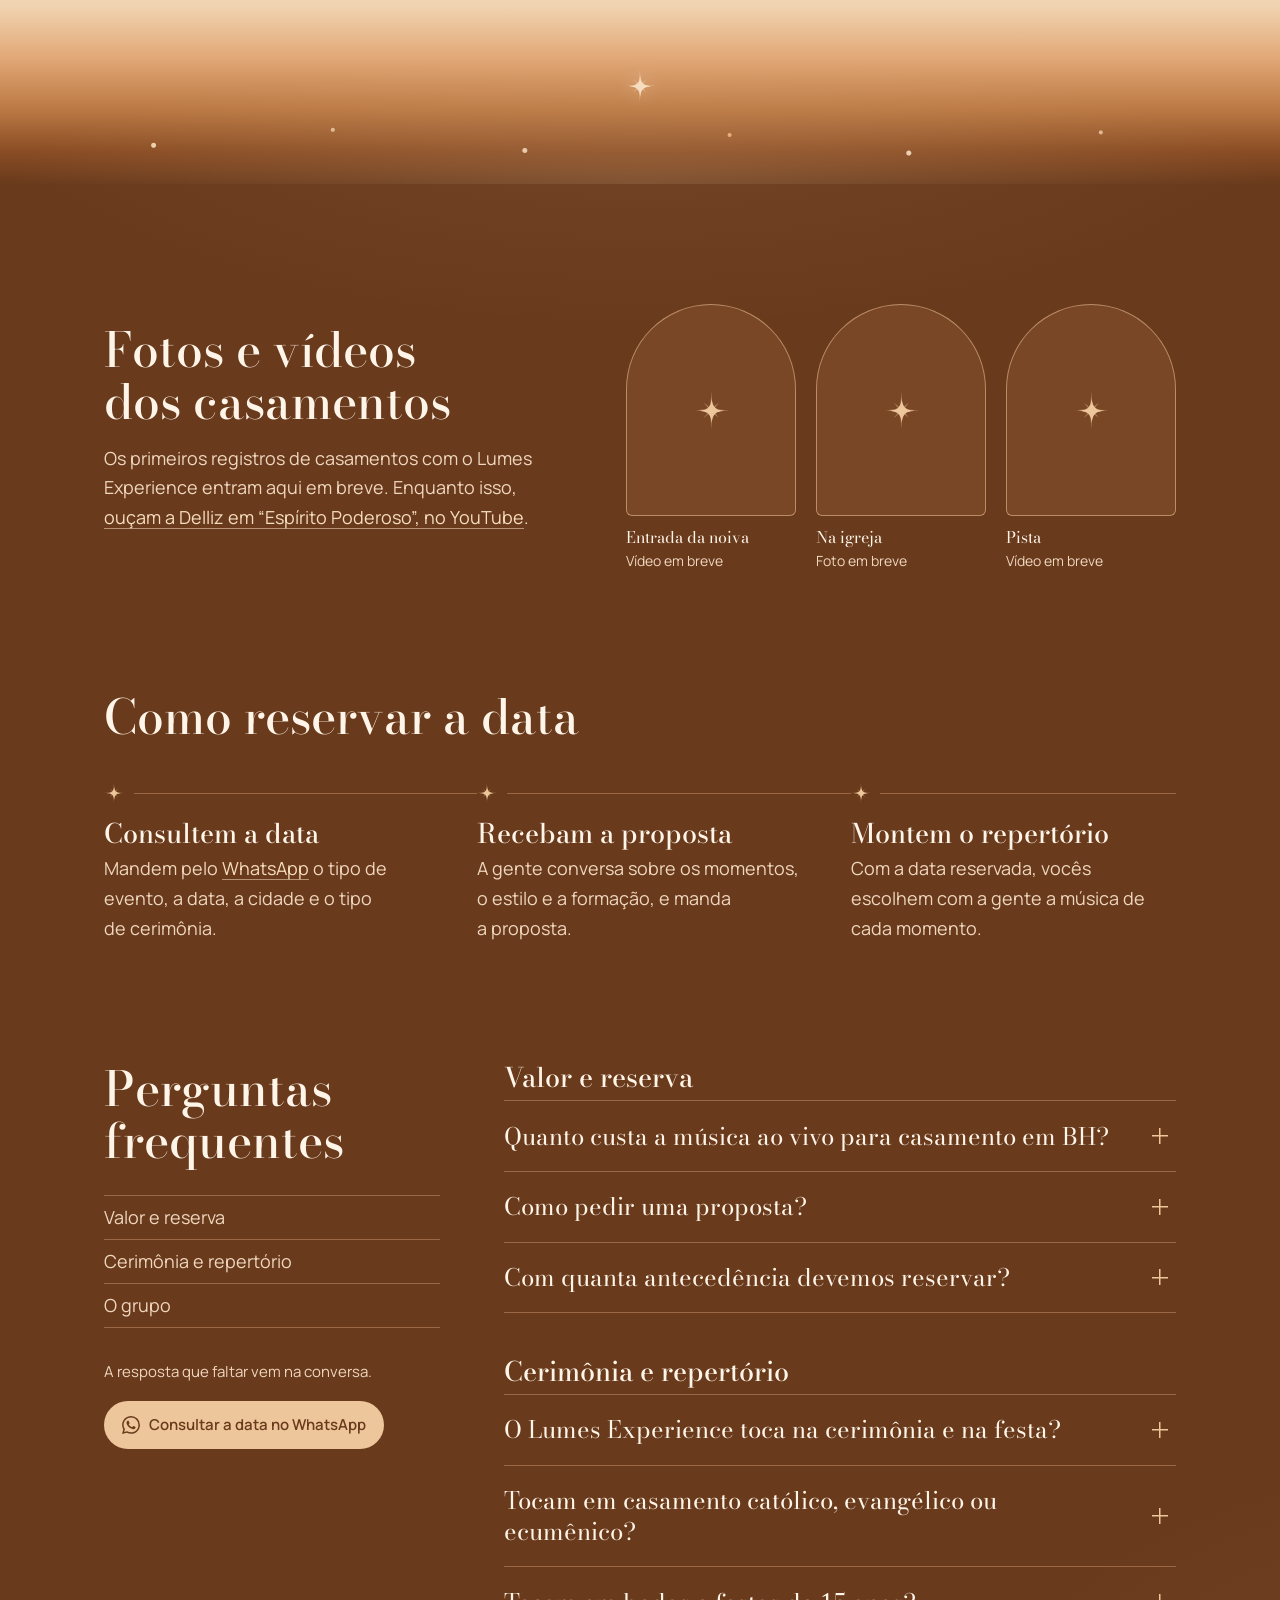
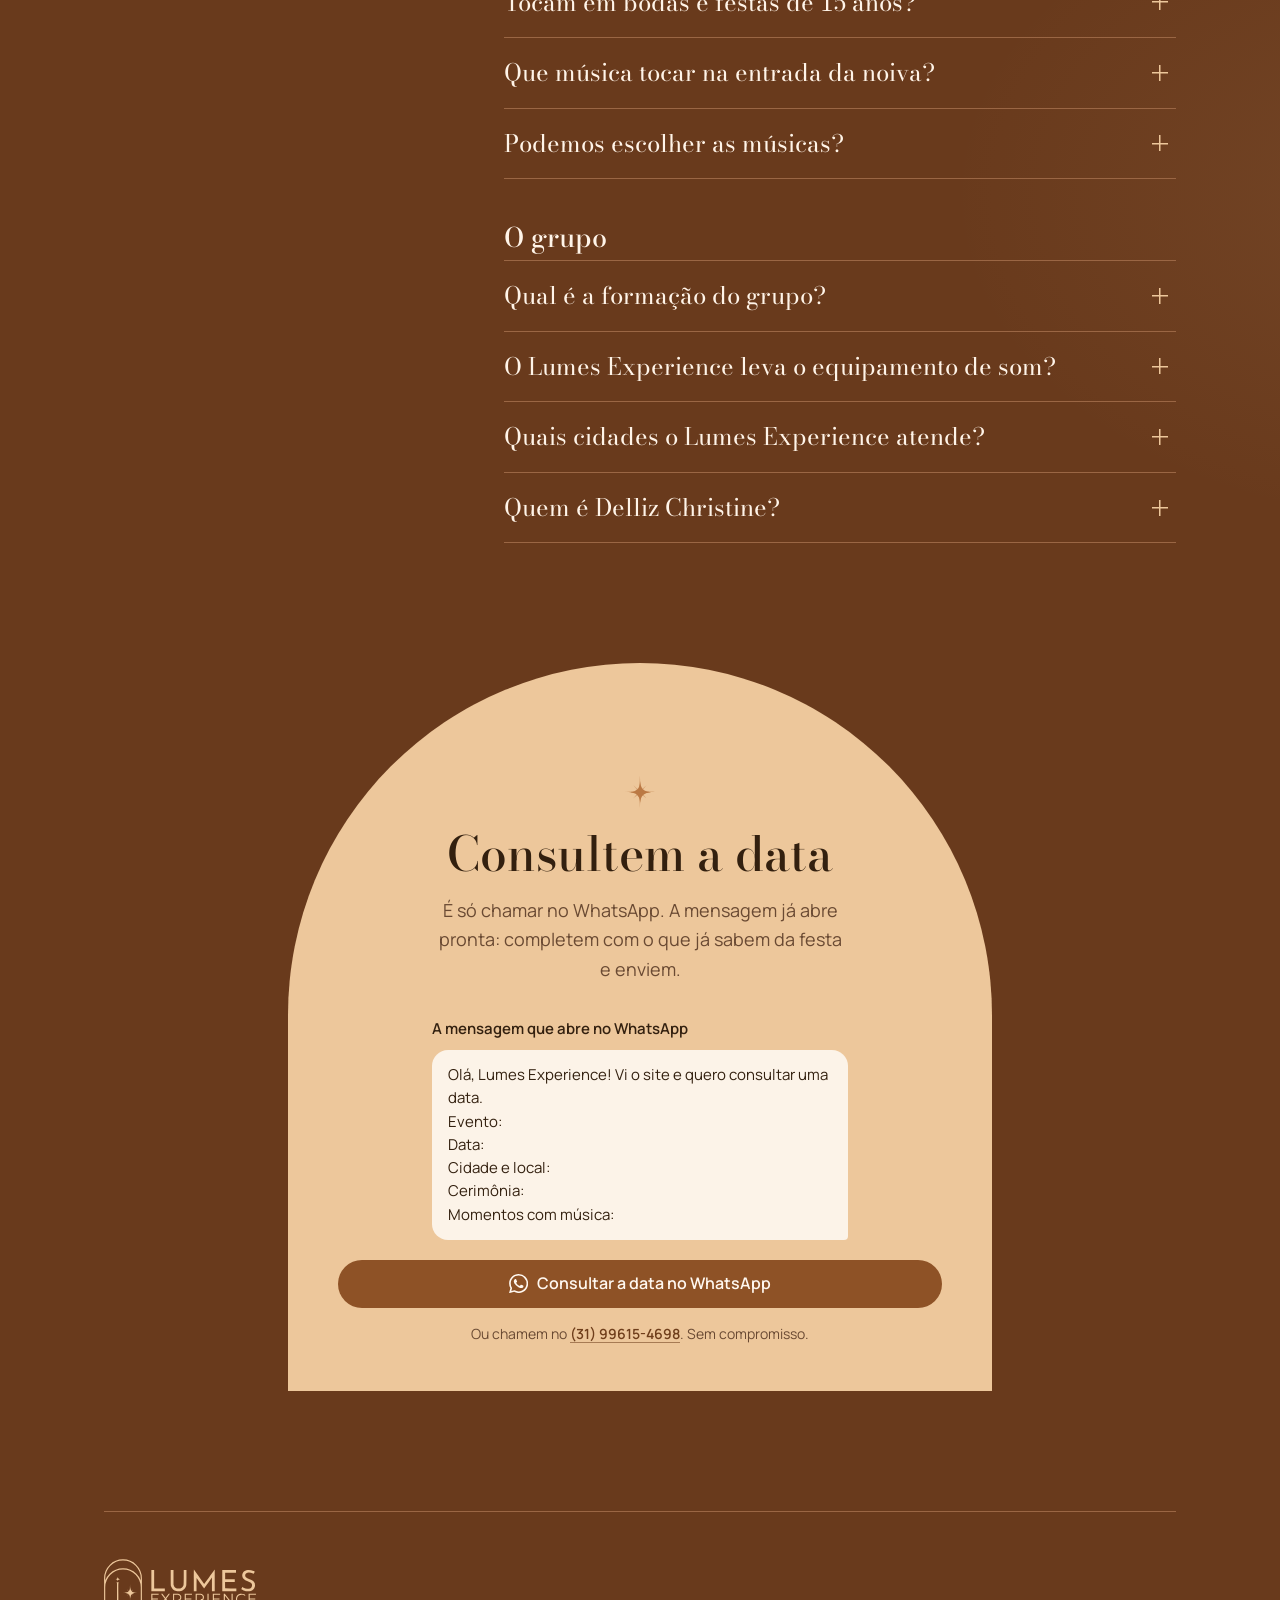
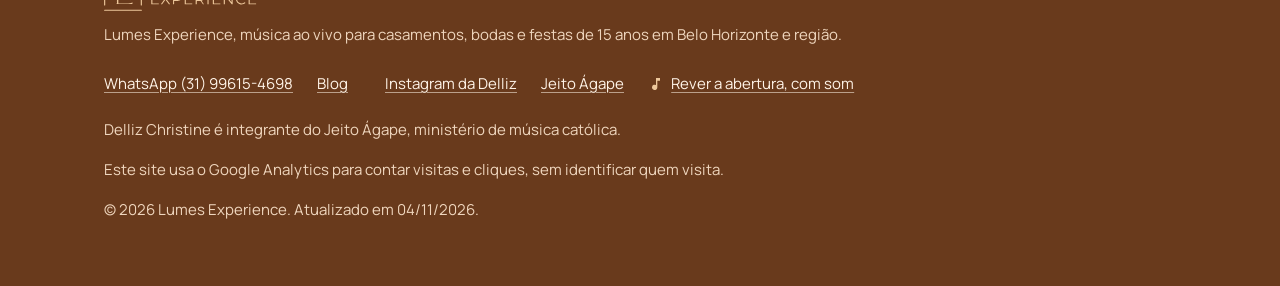
==== commit 7f986bf3: "feat(site): Google Analytics 4, Search Console e IndexNow - GA4 da conta da agência (G-NVSQXPS0KX) n" ====
--- a/index.html
+++ b/index.html
@@ -7,6 +7,8 @@
   <meta name="description" content="Música ao vivo para casamentos, bodas e festas de 15 anos em BH e região, com a voz de Delliz Christine. Consultem a data pelo WhatsApp.">
   <meta name="robots" content="index, follow, max-image-preview:large">
   <link rel="canonical" href="https://lumesexperience.com.br/">
+  <!-- Search Console (conta da agência, propriedade https://lumesexperience.com.br/) -->
+  <meta name="google-site-verification" content="xeOI9ge5e6MwnwOMTQsAS7XQJj7SrNMpv2Z-0E_hVLI">
 
   <meta property="og:type" content="website">
   <meta property="og:locale" content="pt_BR">
@@ -1583,7 +1585,7 @@
             <path class="brilho" d="M100 4q1.6 7.4 9 9q-7.4 1.6-9 9q-1.6-7.4-9-9q7.4-1.6 9-9Z"/>
           </svg>
           <!-- A porta da abertura pousa neste arco (id usado pelo script). -->
-          <a class="voz__capa" id="voz-capa" href="https://www.youtube.com/shorts/NBmB7i5MffI" target="_blank" rel="noopener"
+          <a class="voz__capa" id="voz-capa" data-evento="ouvir_delliz" data-local="topo" href="https://www.youtube.com/shorts/NBmB7i5MffI" target="_blank" rel="noopener"
              aria-label="Ouvir a Delliz: Delliz Christine canta “Espírito Poderoso”, no YouTube">
             <picture>
               <source type="image/webp" sizes="(min-width: 60rem) min(30rem, 36vw), min(15rem, 58vw)"
@@ -1708,7 +1710,7 @@
         <div class="amostras">
         <div>
         <h2 id="titulo-amostras">Fotos e vídeos dos casamentos</h2>
-        <p class="introducao">Os primeiros registros de casamentos com o Lumes Experience entram aqui em breve. Enquanto isso, <a href="https://www.youtube.com/shorts/NBmB7i5MffI" target="_blank" rel="noopener">ouçam a Delliz em “Espírito Poderoso”, no YouTube</a>.</p>
+        <p class="introducao">Os primeiros registros de casamentos com o Lumes Experience entram aqui em breve. Enquanto isso, <a data-evento="ouvir_delliz" data-local="amostras" href="https://www.youtube.com/shorts/NBmB7i5MffI" target="_blank" rel="noopener">ouçam a Delliz em “Espírito Poderoso”, no YouTube</a>.</p>
         </div>
 
         <!--
@@ -1836,9 +1838,10 @@
         <li><a href="blog/">Blog</a></li>
         <li><a href="https://www.instagram.com/dellizchristine/" target="_blank" rel="noopener">Instagram da Delliz</a></li>
         <li><a href="https://jeitoagape.com.br/" target="_blank" rel="noopener">Jeito Ágape</a></li>
-        <li><button class="rodape__rever" type="button" data-abertura-musica><svg aria-hidden="true"><use href="#icone-nota"/></svg><span data-rotulo-abertura>Rever a abertura, com som</span></button></li>
+        <li><button class="rodape__rever" type="button" data-abertura-musica data-evento="rever_abertura" data-local="rodape"><svg aria-hidden="true"><use href="#icone-nota"/></svg><span data-rotulo-abertura>Rever a abertura, com som</span></button></li>
       </ul>
       <p>Delliz Christine é integrante do Jeito Ágape, ministério de música católica.</p>
+      <p>Este site usa o Google Analytics para contar visitas e cliques, sem identificar quem visita.</p>
       <p>© 2026 Lumes Experience. Atualizado em <time datetime="2026-11-04">04/11/2026</time>.</p>
     </div>
   </footer>
@@ -1855,9 +1858,9 @@
 
   <script>
     (() => {
-      // Vazio = sem medição. Com um ID (ex.: 'G-XXXXXXXXXX'), registra o evento whatsapp_click por seção.
-      // O mesmo ID vai em scripts/blog/gerar.mjs (GA4_ID), para medir também o blog.
-      const GA4_ID = '';
+      // Google Analytics 4 (propriedade "Lumes Experience (site)", conta da agência). O mesmo ID vai em
+      // scripts/blog/gerar.mjs (GA4_ID), para medir também o blog. Vazio = sem medição.
+      const GA4_ID = 'G-NVSQXPS0KX';
 
       const reduzirMovimento = window.matchMedia('(prefers-reduced-motion: reduce)').matches;
 
@@ -1954,20 +1957,31 @@
         if (evento.target === ampliada) ampliada.close();
       });
 
-      if (GA4_ID) {
+      // Medição: o gtag já fica pronto (os cliques antes do carregamento entram na fila) e o script do Google só
+      // baixa depois da página, para não pesar na primeira dobra. Sem Google Signals e sem personalização de anúncios.
+      // Eventos: whatsapp_click (com cta_location, o botão de onde veio), ouvir_delliz, abrir_pergunta (com a
+      // pergunta) e rever_abertura. Os do Google (rolagem, cliques de saída) vêm da medição otimizada.
+      if (GA4_ID && !/^(localhost|127\.0\.0\.1)$/.test(location.hostname)) {
+        window.dataLayer = window.dataLayer || [];
+        window.gtag = function gtag() { window.dataLayer.push(arguments); };
+        window.gtag('js', new Date());
+        window.gtag('config', GA4_ID, { allow_google_signals: false, allow_ad_personalization_signals: false });
         window.addEventListener('load', () => {
           const script = document.createElement('script');
           script.async = true;
           script.src = `https://www.googletagmanager.com/gtag/js?id=${GA4_ID}`;
           document.head.append(script);
-          window.dataLayer = window.dataLayer || [];
-          window.gtag = function gtag() { window.dataLayer.push(arguments); };
-          window.gtag('js', new Date());
-          window.gtag('config', GA4_ID);
         });
         document.addEventListener('click', (evento) => {
           const chamada = evento.target.closest('[data-cta]');
           if (chamada) window.gtag('event', 'whatsapp_click', { cta_location: chamada.dataset.cta });
+          const evento2 = evento.target.closest('[data-evento]');
+          if (evento2) window.gtag('event', evento2.dataset.evento, { local: evento2.dataset.local || '' });
+        });
+        document.querySelectorAll('.pergunta').forEach((pergunta) => {
+          pergunta.addEventListener('toggle', () => {
+            if (pergunta.open) window.gtag('event', 'abrir_pergunta', { pergunta: pergunta.querySelector('summary').textContent.trim() });
+          });
         });
       }
     })();
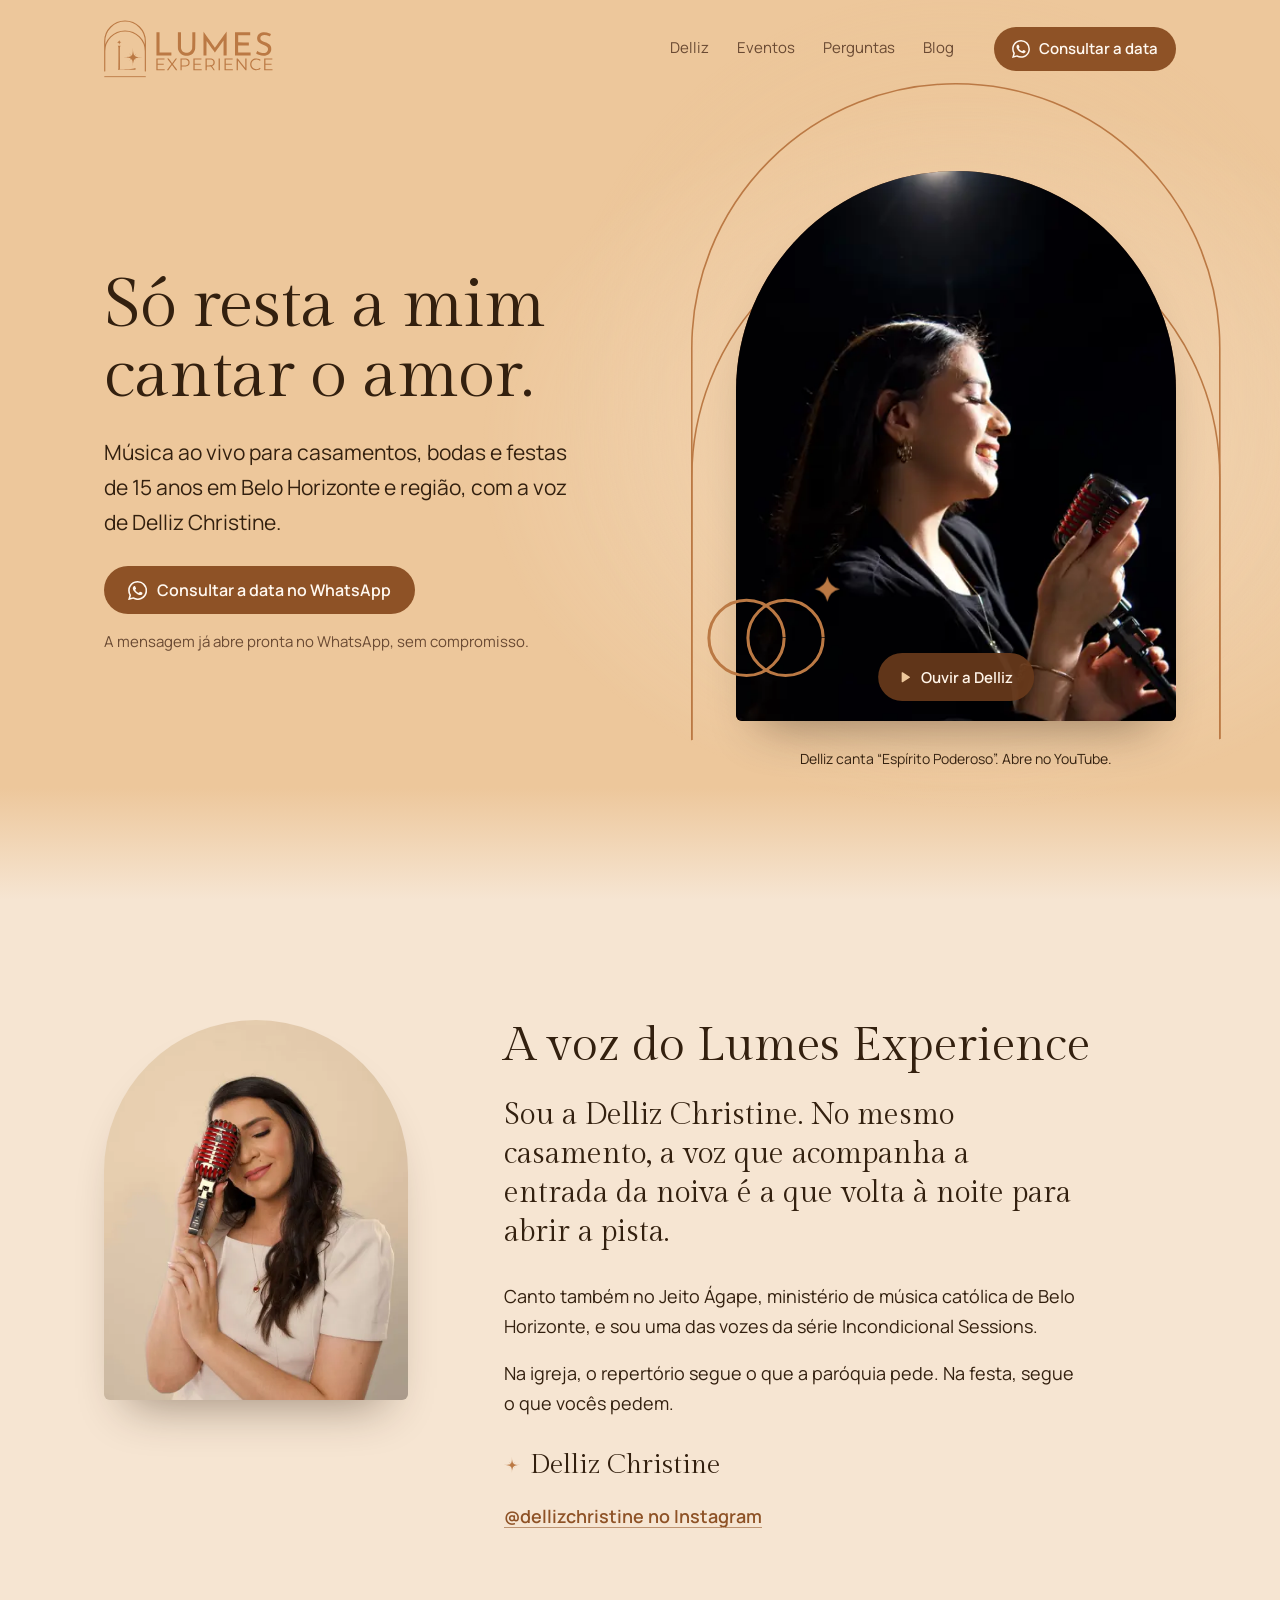
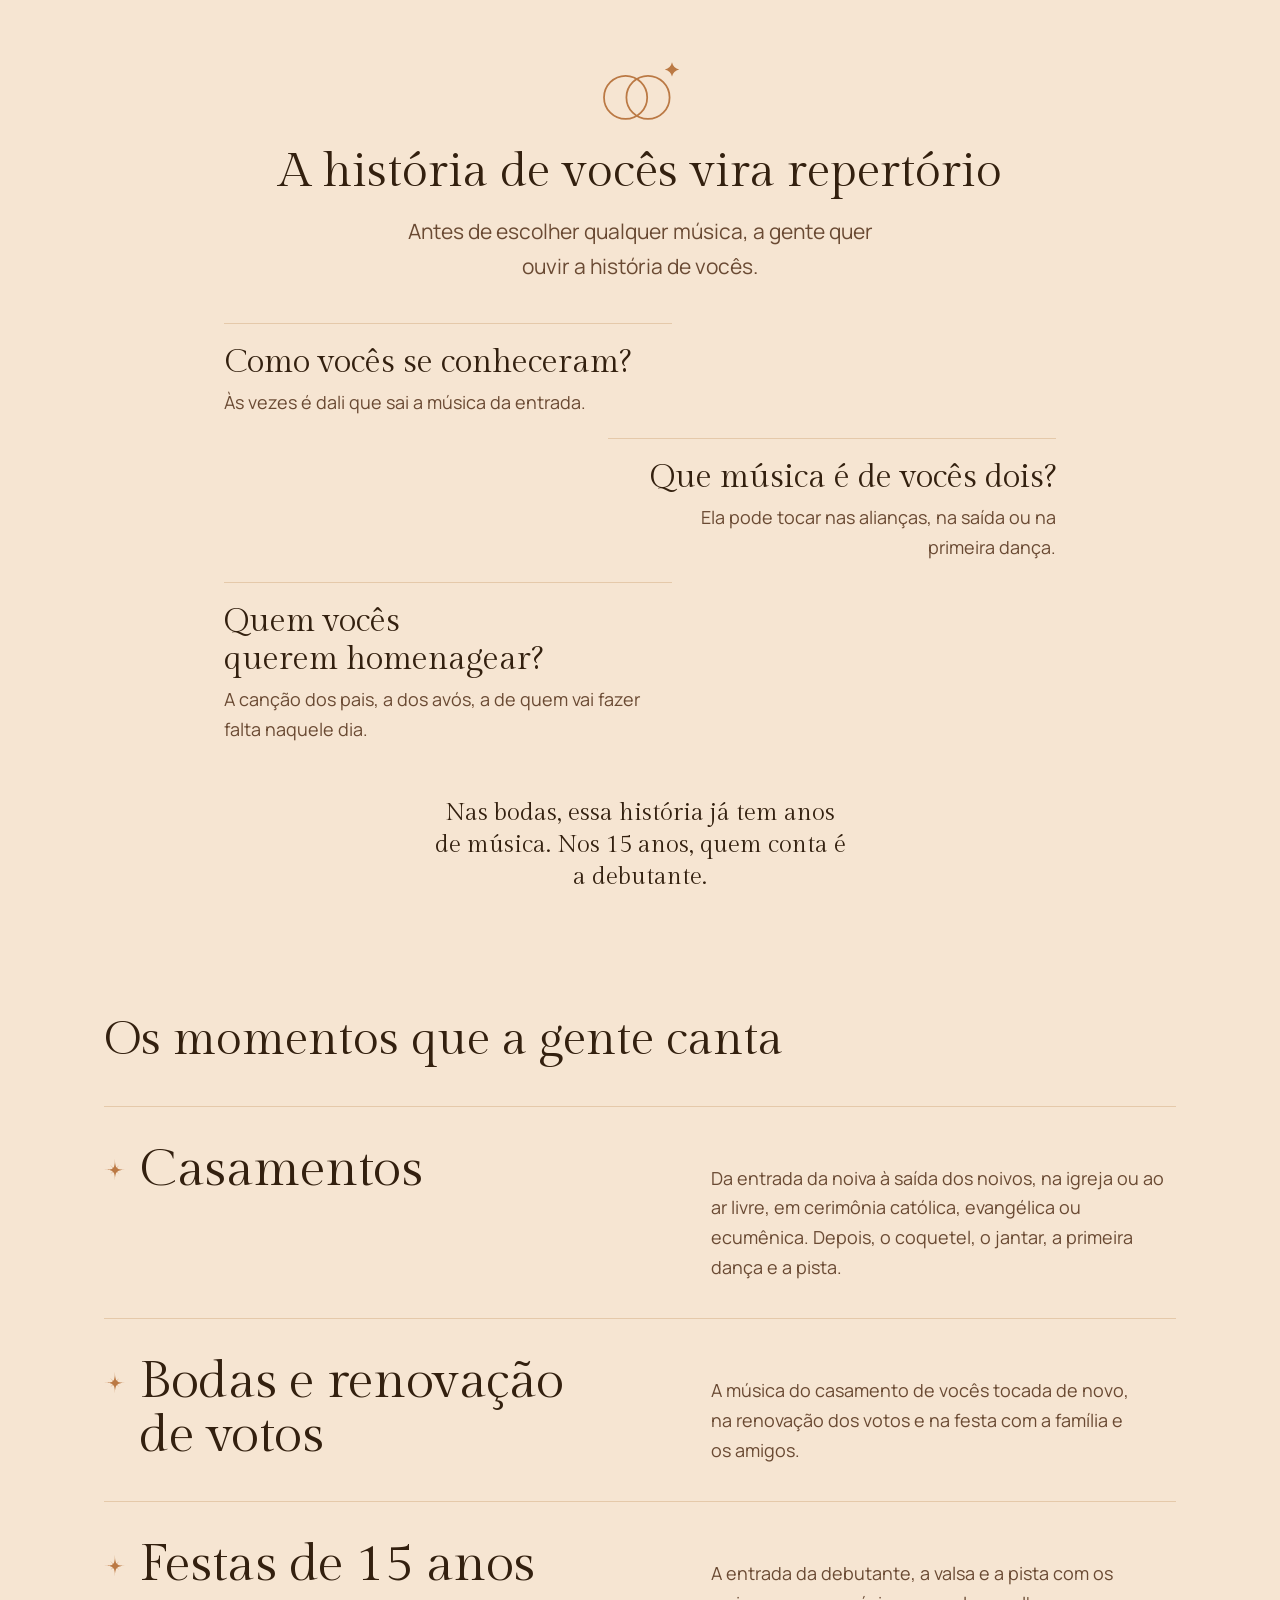
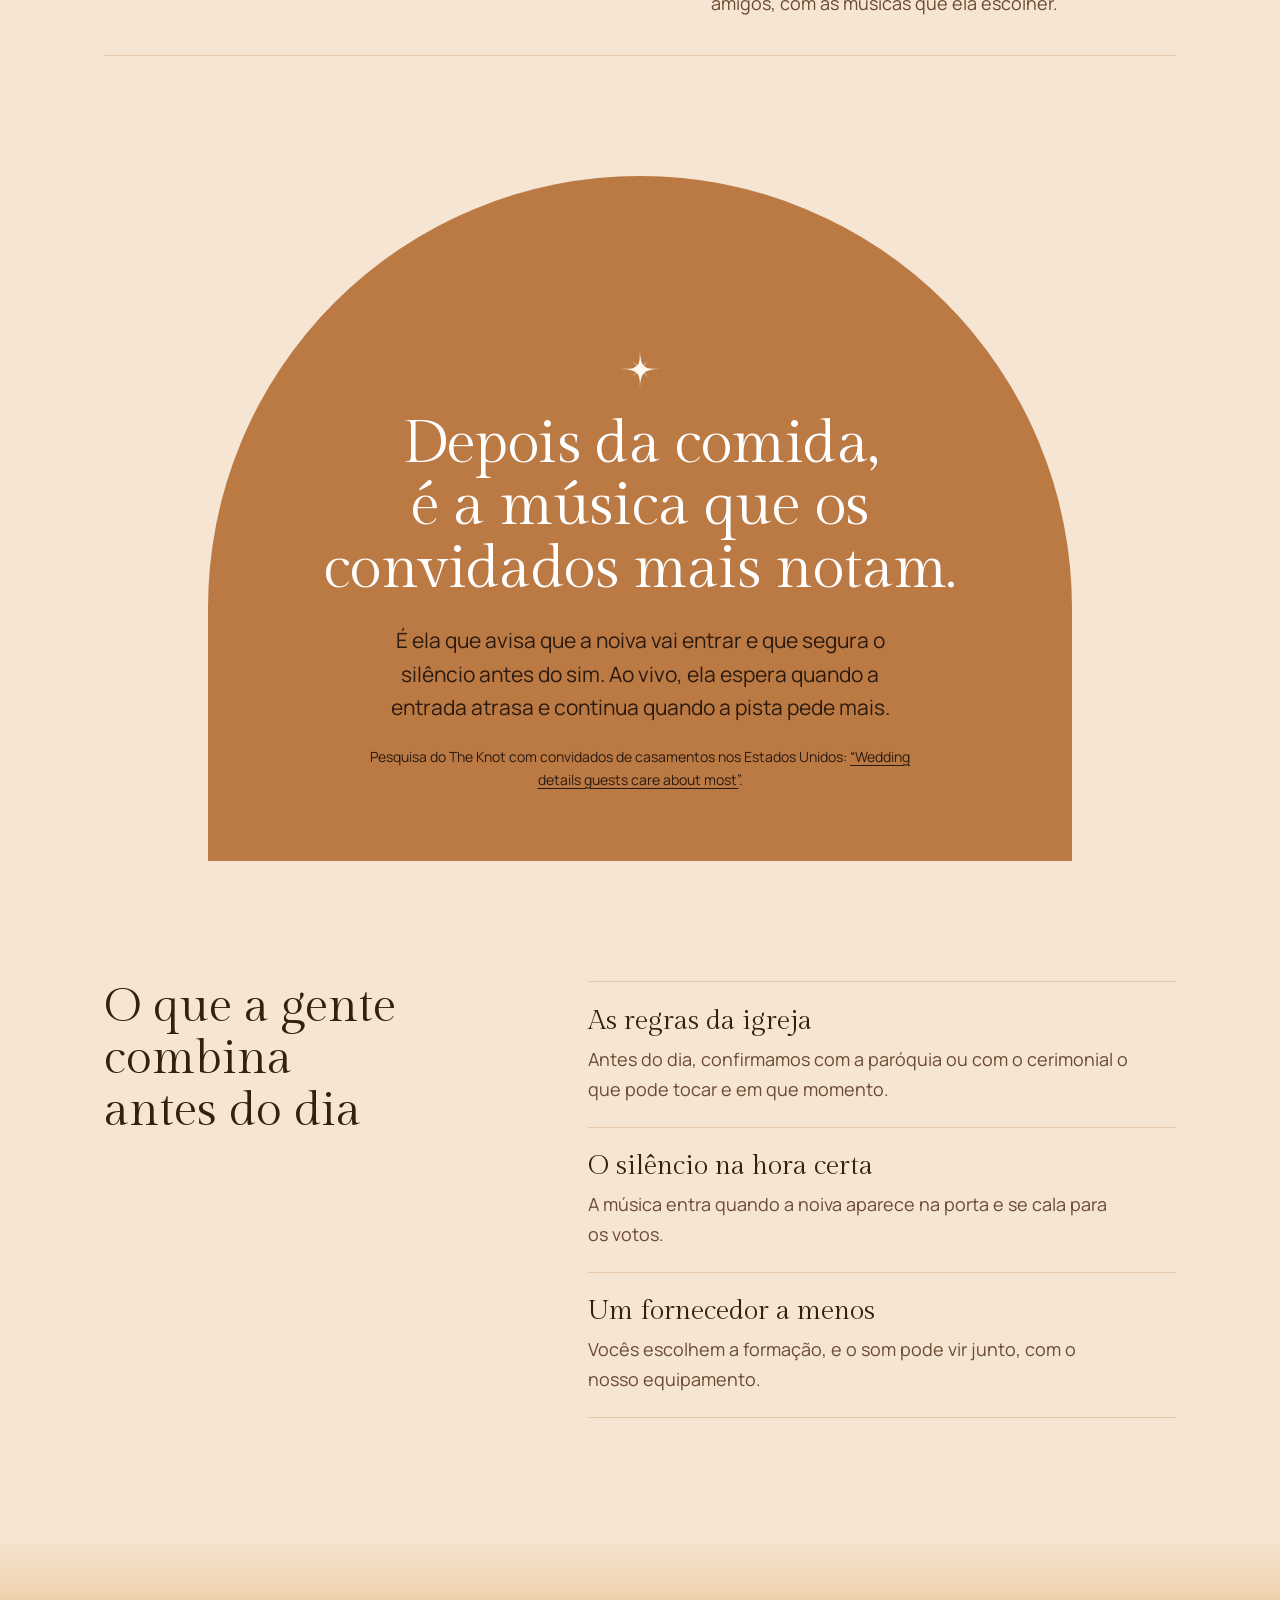
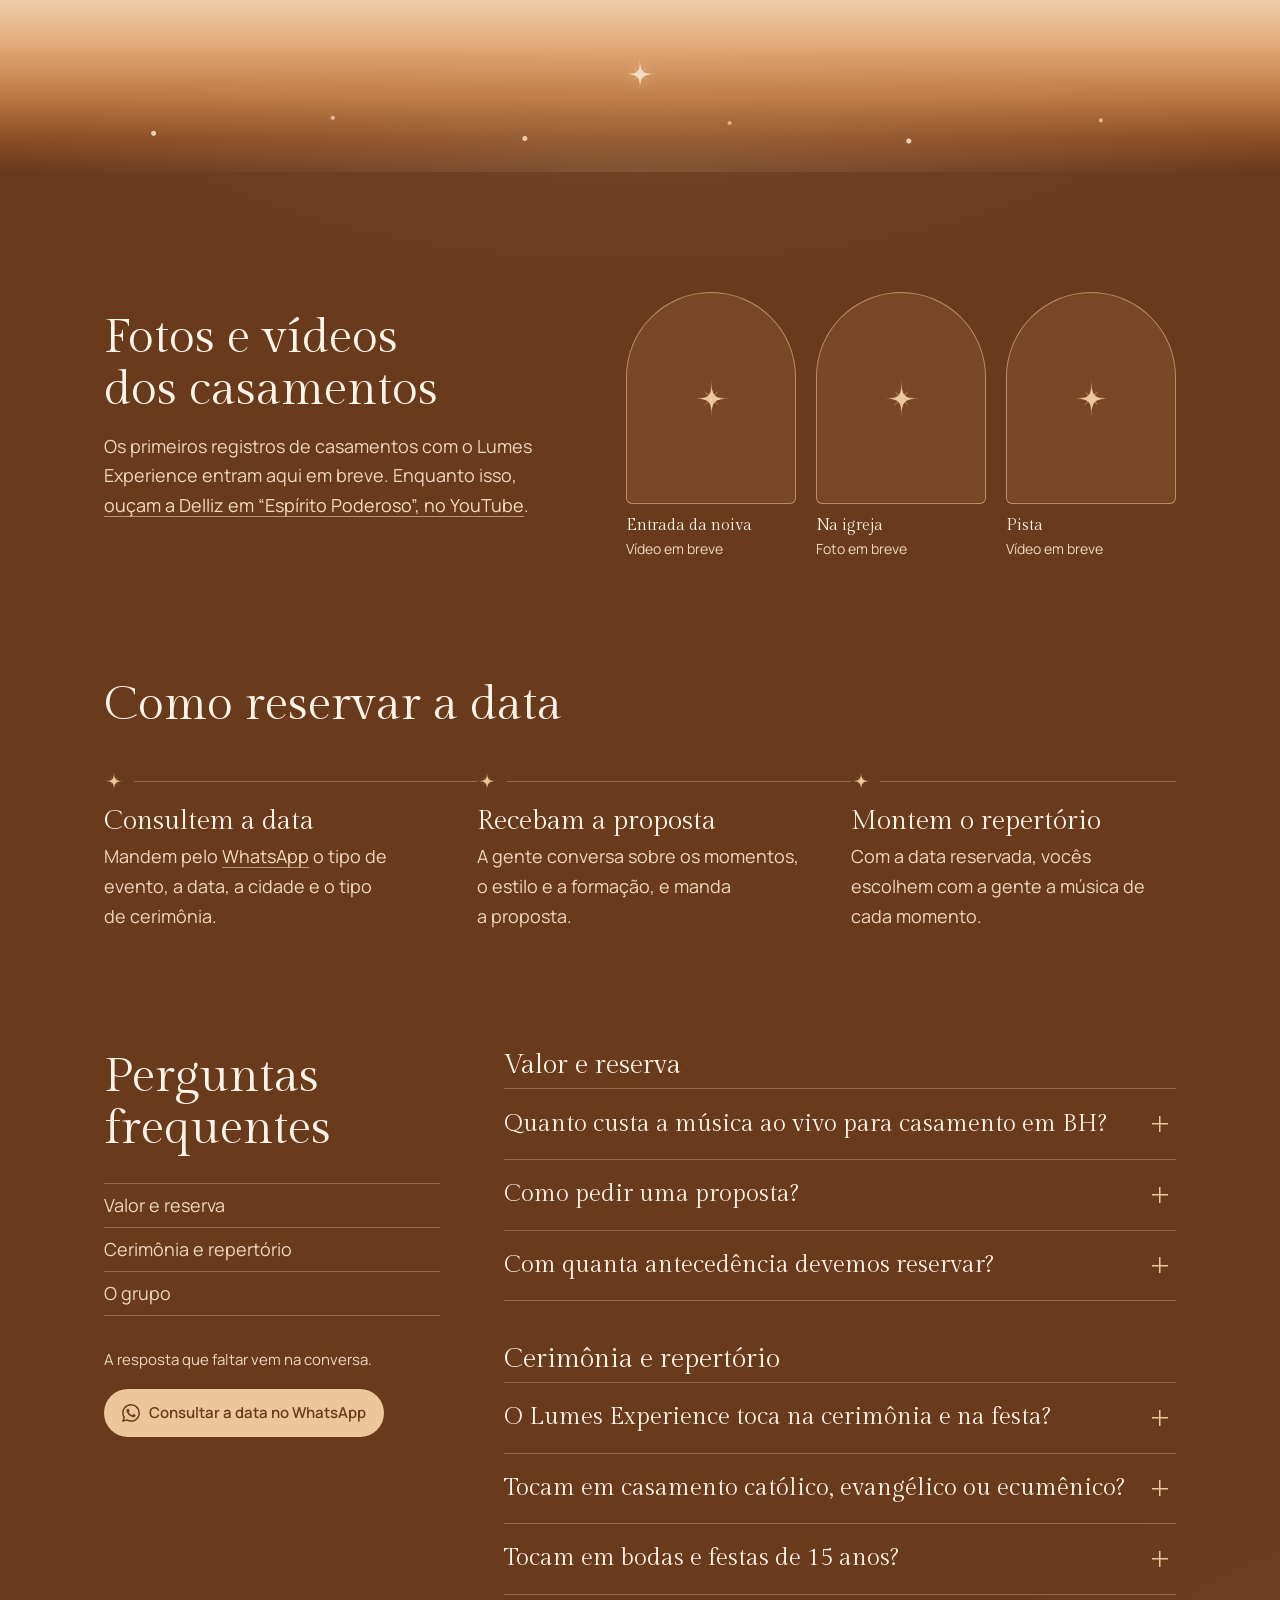
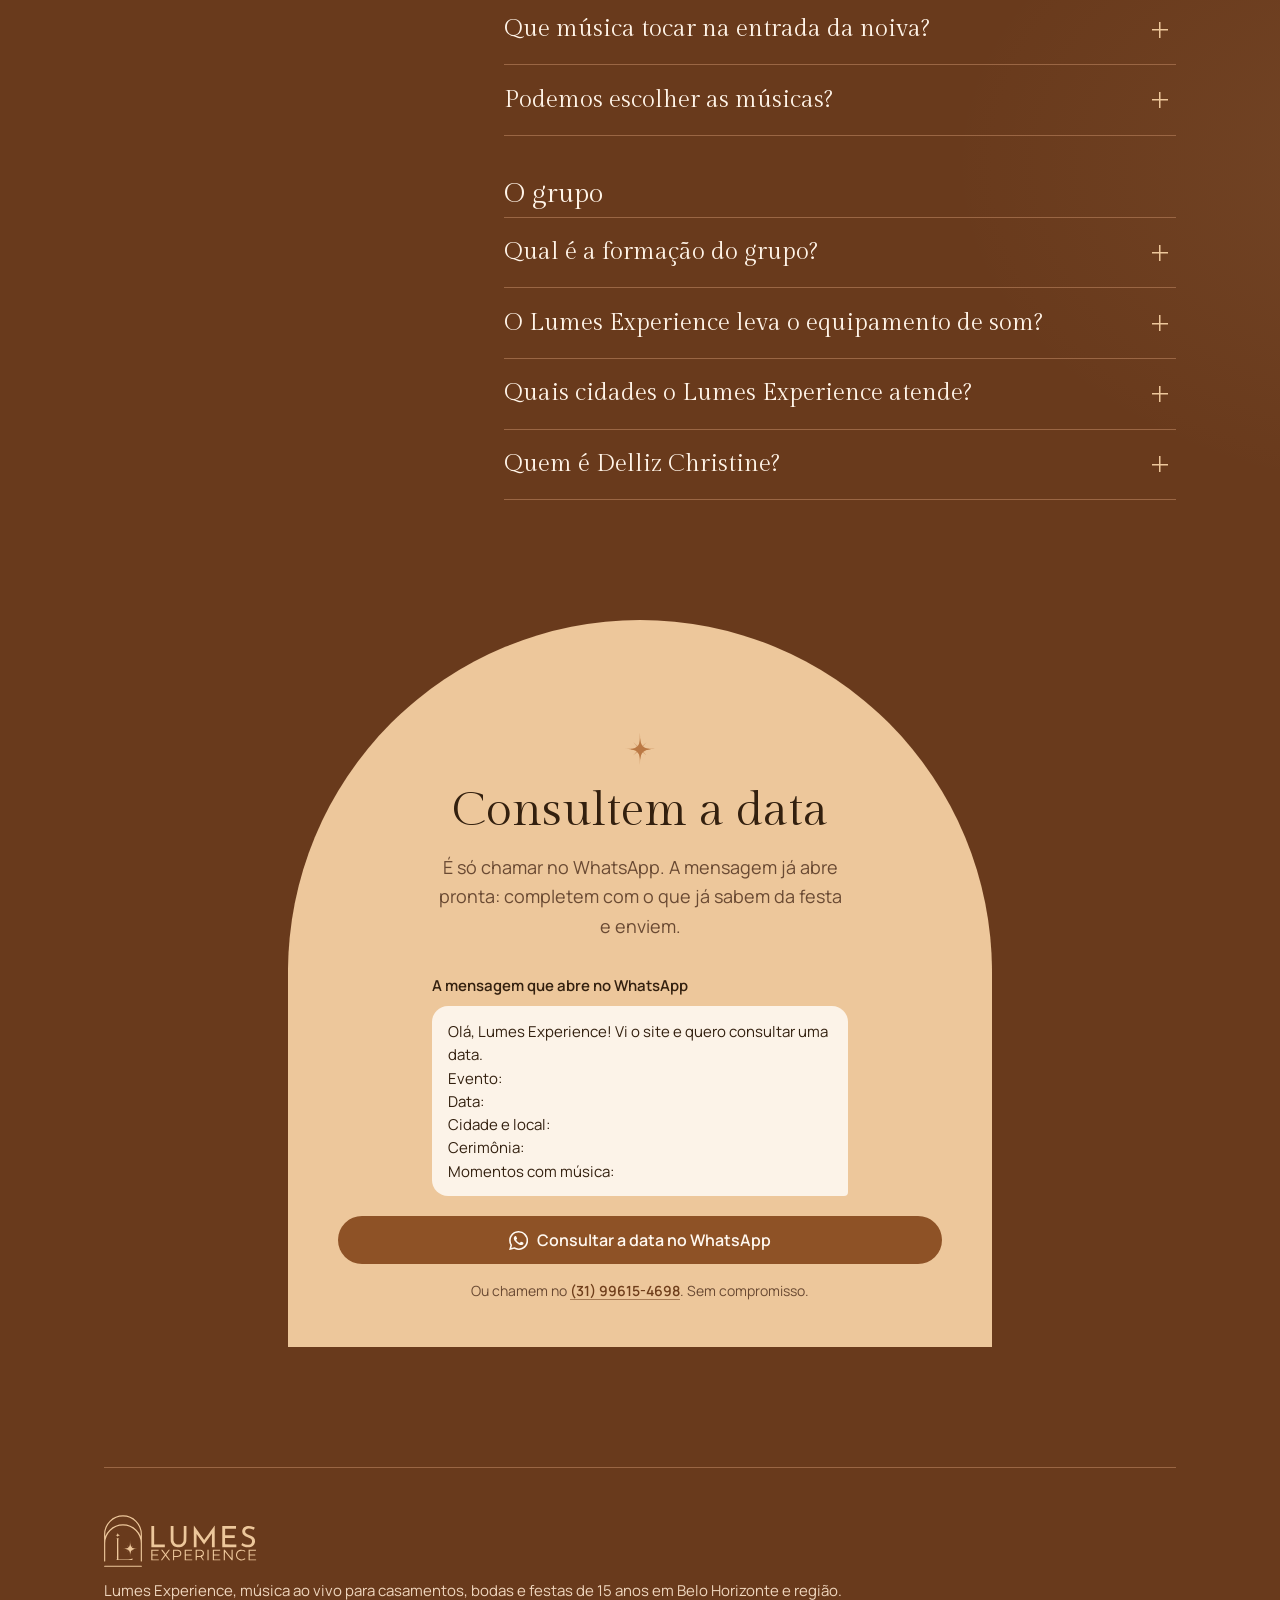
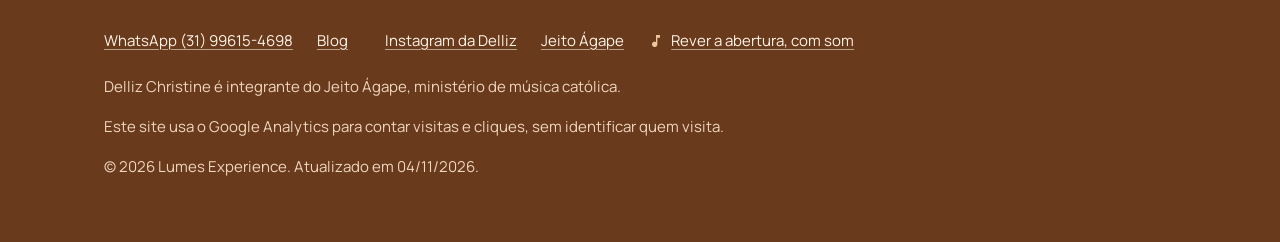
==== commit 5ebb540b: "feat(site): títulos da página inicial em Gilda Display - Escolha do dono entre Bodoni leve, Cormoran" ====
--- a/index.html
+++ b/index.html
@@ -37,8 +37,6 @@
     try {
       const busca = new URLSearchParams(location.search);
       if (busca.has('previa')) document.documentElement.classList.add('previa');
-      // Prévia de fontes para o dono escolher (04/11/2026): ?fonte=bodoni-leve|cormorant|gilda|marcellus.
-      if (/^(atual|bodoni-leve|cormorant|gilda|marcellus)$/.test(busca.get('fonte') || '')) document.documentElement.dataset.fonte = busca.get('fonte');
       const forcar = busca.has('abertura');
       let vista = 0;
       try { vista = Number(localStorage.getItem('abertura-vista')) || 0; } catch (e) {}
@@ -49,7 +47,7 @@
     } catch (e) {}
   </script>
 
-  <link rel="preload" href="assets/fonts/bodoni-moda.woff2" as="font" type="font/woff2" crossorigin>
+  <link rel="preload" href="assets/fonts/gilda-display.woff2" as="font" type="font/woff2" crossorigin>
   <link rel="preload" href="assets/fonts/manrope.woff2" as="font" type="font/woff2" crossorigin>
 
   <!-- Todo fato aqui precisa estar escrito, igual, no texto visível da página (regra do Google). -->
@@ -364,10 +362,12 @@
   </script>
 
   <style>
+    /* Títulos em Gilda Display (escolha do dono, 04/11/2026, entre Bodoni leve, Cormorant, Gilda e Marcellus).
+       Ela só tem o peso 400 e o "1" com bandeira; o blog continua em Bodoni Moda. */
     @font-face {
-      font-family: "Bodoni Moda";
-      src: url("assets/fonts/bodoni-moda.woff2") format("woff2");
-      font-weight: 400 700;
+      font-family: "Gilda Display";
+      src: url("assets/fonts/gilda-display.woff2") format("woff2");
+      font-weight: 400;
       font-style: normal;
       font-display: swap;
     }
@@ -379,21 +379,11 @@
       font-display: swap;
     }
 
-    /* Prévia de fontes dos títulos (?fonte=...). Sem o parâmetro, nenhuma destas é baixada. */
-    @font-face { font-family: "Cormorant Garamond"; src: url("assets/fonts/cormorant-garamond.woff2") format("woff2"); font-weight: 300 700; font-display: swap; }
-    @font-face { font-family: "Gilda Display"; src: url("assets/fonts/gilda-display.woff2") format("woff2"); font-weight: 400; font-display: swap; }
-    @font-face { font-family: "Marcellus"; src: url("assets/fonts/marcellus.woff2") format("woff2"); font-weight: 400; font-display: swap; }
-
-    /* O "1" do Bodoni Moda é idêntico ao "l" ("15 anos" lia "l5 anos"), e a fonte não tem alternativa.
-       Só esse algarismo vem de uma serifa do sistema, que tem a bandeira no alto; o resto continua Bodoni. */
-    @font-face { font-family: "Bodoni um"; src: local("Times New Roman"), local("TimesNewRomanPSMT"), local("Liberation Serif"); unicode-range: U+0031; size-adjust: 112%; }
-    @font-face { font-family: "Bodoni um Noto"; src: local("Noto Serif"), local("NotoSerif-Regular"); unicode-range: U+0031; size-adjust: 100%; }
-
-    /* Fontes do sistema com a largura ajustada à fonte da página: se ela chegar tarde,
-       as linhas quebram no mesmo lugar e o botão principal não pula (medido: 46 px sem isso). */
-    @font-face { font-family: "Bodoni reserva"; src: local("Noto Serif"), local("NotoSerif-Regular"); size-adjust: 96.5%; }
-    @font-face { font-family: "Bodoni reserva Georgia"; src: local("Georgia"); size-adjust: 103%; }
-    @font-face { font-family: "Bodoni reserva Times"; src: local("Times New Roman"), local("TimesNewRomanPSMT"), local("Liberation Serif"); size-adjust: 114.7%; }
+    /* Fontes do sistema com a largura ajustada à fonte da página: se ela chegar tarde, as linhas quebram no mesmo
+       lugar e nada pula (medido em 04/11/2026: a Gilda tem 100,9% da Georgia e 110,5% da Times). */
+    @font-face { font-family: "Gilda reserva"; src: local("Noto Serif"), local("NotoSerif-Regular"); size-adjust: 92.9%; }
+    @font-face { font-family: "Gilda reserva Georgia"; src: local("Georgia"); size-adjust: 100.9%; }
+    @font-face { font-family: "Gilda reserva Times"; src: local("Times New Roman"), local("TimesNewRomanPSMT"), local("Liberation Serif"); size-adjust: 110.5%; }
     @font-face { font-family: "Manrope reserva"; src: local("Roboto"), local("Roboto-Regular"); size-adjust: 102.5%; }
     @font-face { font-family: "Manrope reserva Arial"; src: local("Arial"), local("ArialMT"), local("Helvetica"), local("Liberation Sans"); size-adjust: 103.3%; }
 
@@ -449,7 +439,8 @@
         radial-gradient(circle at 86% 60%, color-mix(in srgb, var(--luz-clara) 70%, transparent) 0 1.5px, transparent 2.5px),
         radial-gradient(ellipse at 50% 100%, color-mix(in srgb, var(--luz) 18%, transparent), transparent 70%);
 
-      --serif: "Bodoni um", "Bodoni um Noto", "Bodoni Moda", "Bodoni reserva", "Bodoni reserva Georgia", "Bodoni reserva Times", serif;
+      --serif: "Gilda Display", "Gilda reserva", "Gilda reserva Georgia", "Gilda reserva Times", serif;
+      --peso-titulo: 400;
       --sans: "Manrope", "Manrope reserva", "Manrope reserva Arial", sans-serif;
 
       --largura: 72rem;
@@ -460,33 +451,6 @@
 
     *, *::before, *::after { box-sizing: border-box; }
 
-    /* ---------- Prévia de fontes (?fonte=...) ---------- */
-    [data-fonte="bodoni-leve"] { --peso-titulo: 400; }
-    [data-fonte="cormorant"] { --serif: "Cormorant Garamond", "Bodoni reserva Georgia", serif; --peso-titulo: 600; }
-    [data-fonte="gilda"] { --serif: "Gilda Display", "Bodoni reserva Georgia", serif; --peso-titulo: 400; }
-    [data-fonte="marcellus"] { --serif: "Marcellus", "Bodoni reserva Georgia", serif; --peso-titulo: 400; }
-    [data-fonte] :is(h1, h2, h3, .compromisso__nome, .depoimento blockquote, .pergunta summary, .amostra figcaption, .assinatura-voz, .delliz__texto p:first-child, .historia__fecho) { font-synthesis: none; }
-    /* A Cormorant desenha pequeno: sobe um pouco para ficar do mesmo tamanho visual. */
-    [data-fonte="cormorant"] :is(h1, h2, h3) { font-size-adjust: 0.5; }
-    .escolha-fonte { display: none; }
-    [data-fonte] .escolha-fonte {
-      position: fixed;
-      z-index: 40;
-      top: 0.5rem;
-      left: 50%;
-      translate: -50% 0;
-      display: flex;
-      flex-wrap: wrap;
-      justify-content: center;
-      gap: 0.25rem;
-      max-width: calc(100vw - 1rem);
-      padding: 0.35rem;
-      border-radius: 1.25rem;
-      background: var(--tinta-funda);
-      font: 600 0.8125rem/1 var(--sans);
-    }
-    .escolha-fonte a { display: inline-flex; align-items: center; min-height: 2.25rem; padding: 0 0.75rem; border-radius: 999px; color: var(--noite-texto); text-decoration: none; }
-    .escolha-fonte a[aria-current] { background: var(--luz); color: var(--tinta-funda); }
 
     /* O que o navegador desenha sozinho também segue a marca: barra de rolagem, toque, seleção, cursor. */
     html {
@@ -539,9 +503,10 @@
       text-wrap: balance;
       overflow-wrap: break-word;
       font-variant-numeric: lining-nums;
-    }
-
-    /* O tamanho óptico automático do Bodoni deixa o fio fino demais abaixo de ~60px ("BH" vira "BII"). */
+      font-synthesis: none;
+    }
+
+    /* O tamanho óptico (opsz) só vale para fontes variáveis; a Gilda o ignora, e a regra fica para o caso de voltar ao Bodoni. */
     h1, h2, h3, .marca, .compromisso__nome, .depoimento blockquote, .pergunta summary, .amostra figcaption, .assinatura-voz {
       font-variation-settings: "opsz" var(--opsz, 24);
     }
@@ -1499,10 +1464,6 @@
 </head>
 <body>
   <a class="pular" href="#principal">Pular para o conteúdo</a>
-  <!-- Prévia de fontes para o dono (só aparece com ?fonte=...). Sai depois da escolha. -->
-  <nav class="escolha-fonte" aria-label="Prévia de fontes">
-    <a href="?fonte=atual#principal">Atual</a><a href="?fonte=bodoni-leve#principal">Bodoni leve</a><a href="?fonte=cormorant#principal">Cormorant</a><a href="?fonte=gilda#principal">Gilda</a><a href="?fonte=marcellus#principal">Marcellus</a>
-  </nav>
 
   <svg class="icones" width="0" height="0" aria-hidden="true">
     <symbol id="icone-whatsapp" viewBox="0 0 24 24"><path d="M17.472 14.382c-.297-.149-1.758-.867-2.03-.967-.273-.099-.471-.148-.67.15-.197.297-.767.966-.94 1.164-.173.199-.347.223-.644.075-.297-.15-1.255-.463-2.39-1.475-.883-.788-1.48-1.761-1.653-2.059-.173-.297-.018-.458.13-.606.134-.133.298-.347.446-.52.149-.174.198-.298.298-.497.099-.198.05-.371-.025-.52-.075-.149-.669-1.612-.916-2.207-.242-.579-.487-.5-.669-.51-.173-.008-.371-.01-.57-.01-.198 0-.52.074-.792.372-.272.297-1.04 1.016-1.04 2.479 0 1.462 1.065 2.875 1.213 3.074.149.198 2.096 3.2 5.077 4.487.709.306 1.262.489 1.694.625.712.227 1.36.195 1.871.118.571-.085 1.758-.719 2.006-1.413.248-.694.248-1.289.173-1.413-.074-.124-.272-.198-.57-.347m-5.421 7.403h-.004a9.87 9.87 0 01-5.031-1.378l-.361-.214-3.741.982.998-3.648-.235-.374a9.86 9.86 0 01-1.51-5.26c.001-5.45 4.436-9.884 9.888-9.884 2.64 0 5.122 1.03 6.988 2.898a9.825 9.825 0 012.893 6.994c-.003 5.45-4.437 9.884-9.885 9.884m8.413-18.297A11.815 11.815 0 0012.05 0C5.495 0 .16 5.335.157 11.892c0 2.096.547 4.142 1.588 5.945L.057 24l6.305-1.654a11.882 11.882 0 005.683 1.448h.005c6.554 0 11.89-5.335 11.893-11.893a11.821 11.821 0 00-3.48-8.413Z"/></symbol>
@@ -1864,9 +1825,6 @@
 
       const reduzirMovimento = window.matchMedia('(prefers-reduced-motion: reduce)').matches;
 
-      // Prévia de fontes: marca a opção atual na barrinha.
-      const fonte = document.documentElement.dataset.fonte;
-      if (fonte) document.querySelectorAll('.escolha-fonte a').forEach((a) => { if (a.href.includes(`fonte=${fonte}#`)) a.setAttribute('aria-current', 'true'); });
 
       // Barra fixa no celular: aparece sempre que nenhum outro botão do WhatsApp está inteiro na tela, inclusive
       // na primeira dobra de um celular baixo (no Safari com as barras à mostra, o botão do topo pode ficar abaixo
